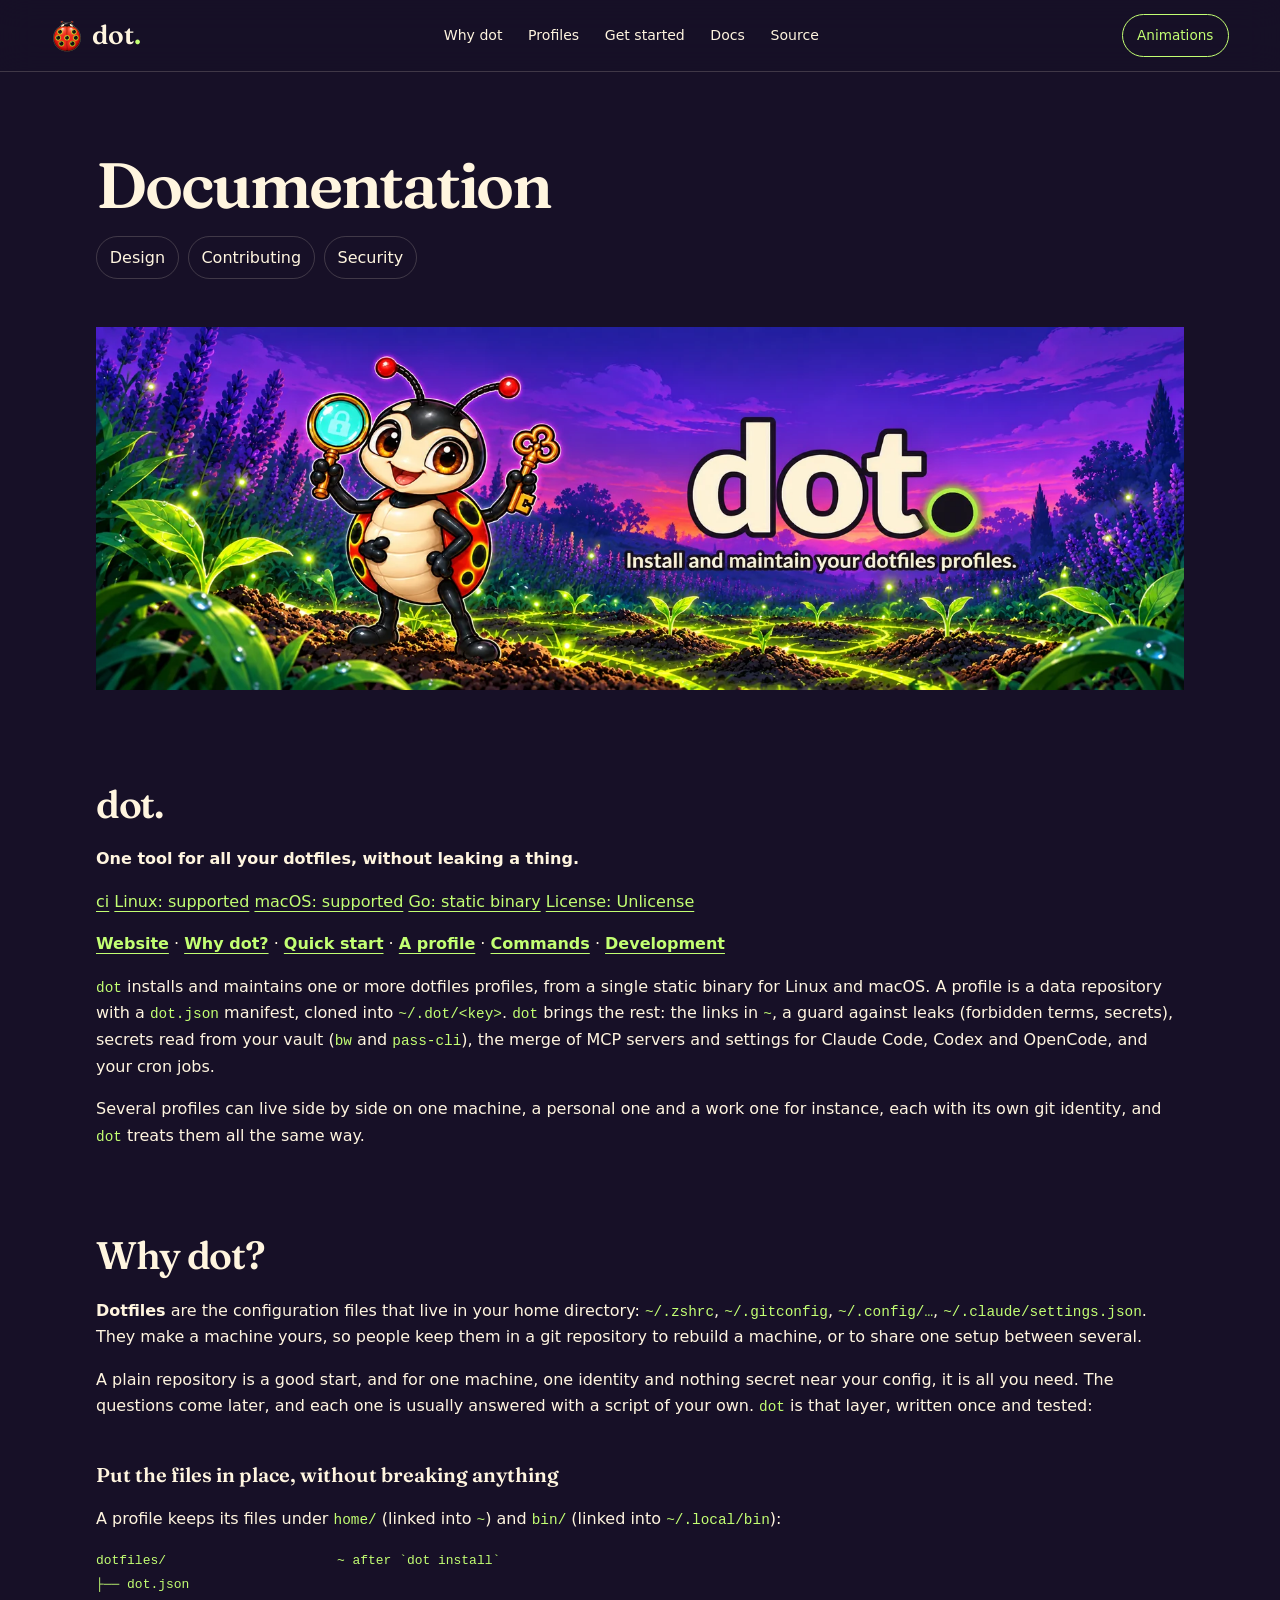
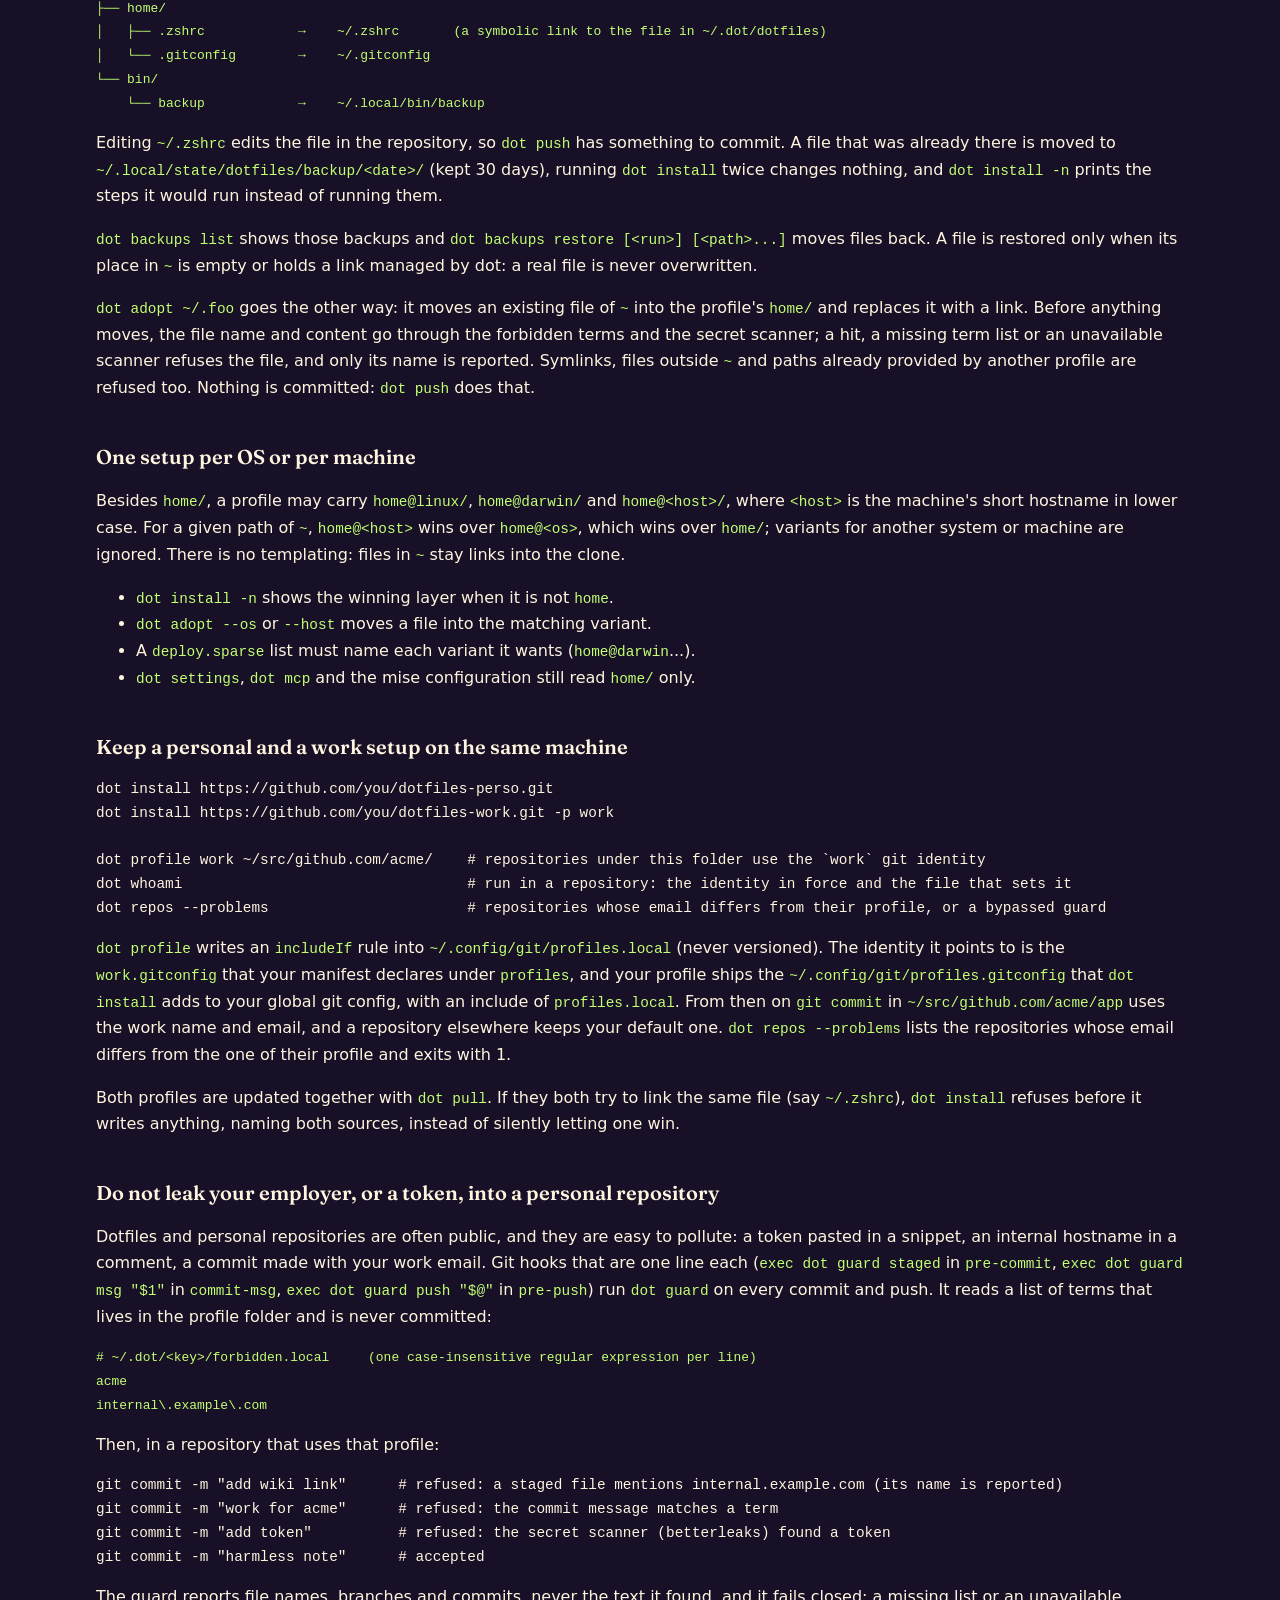
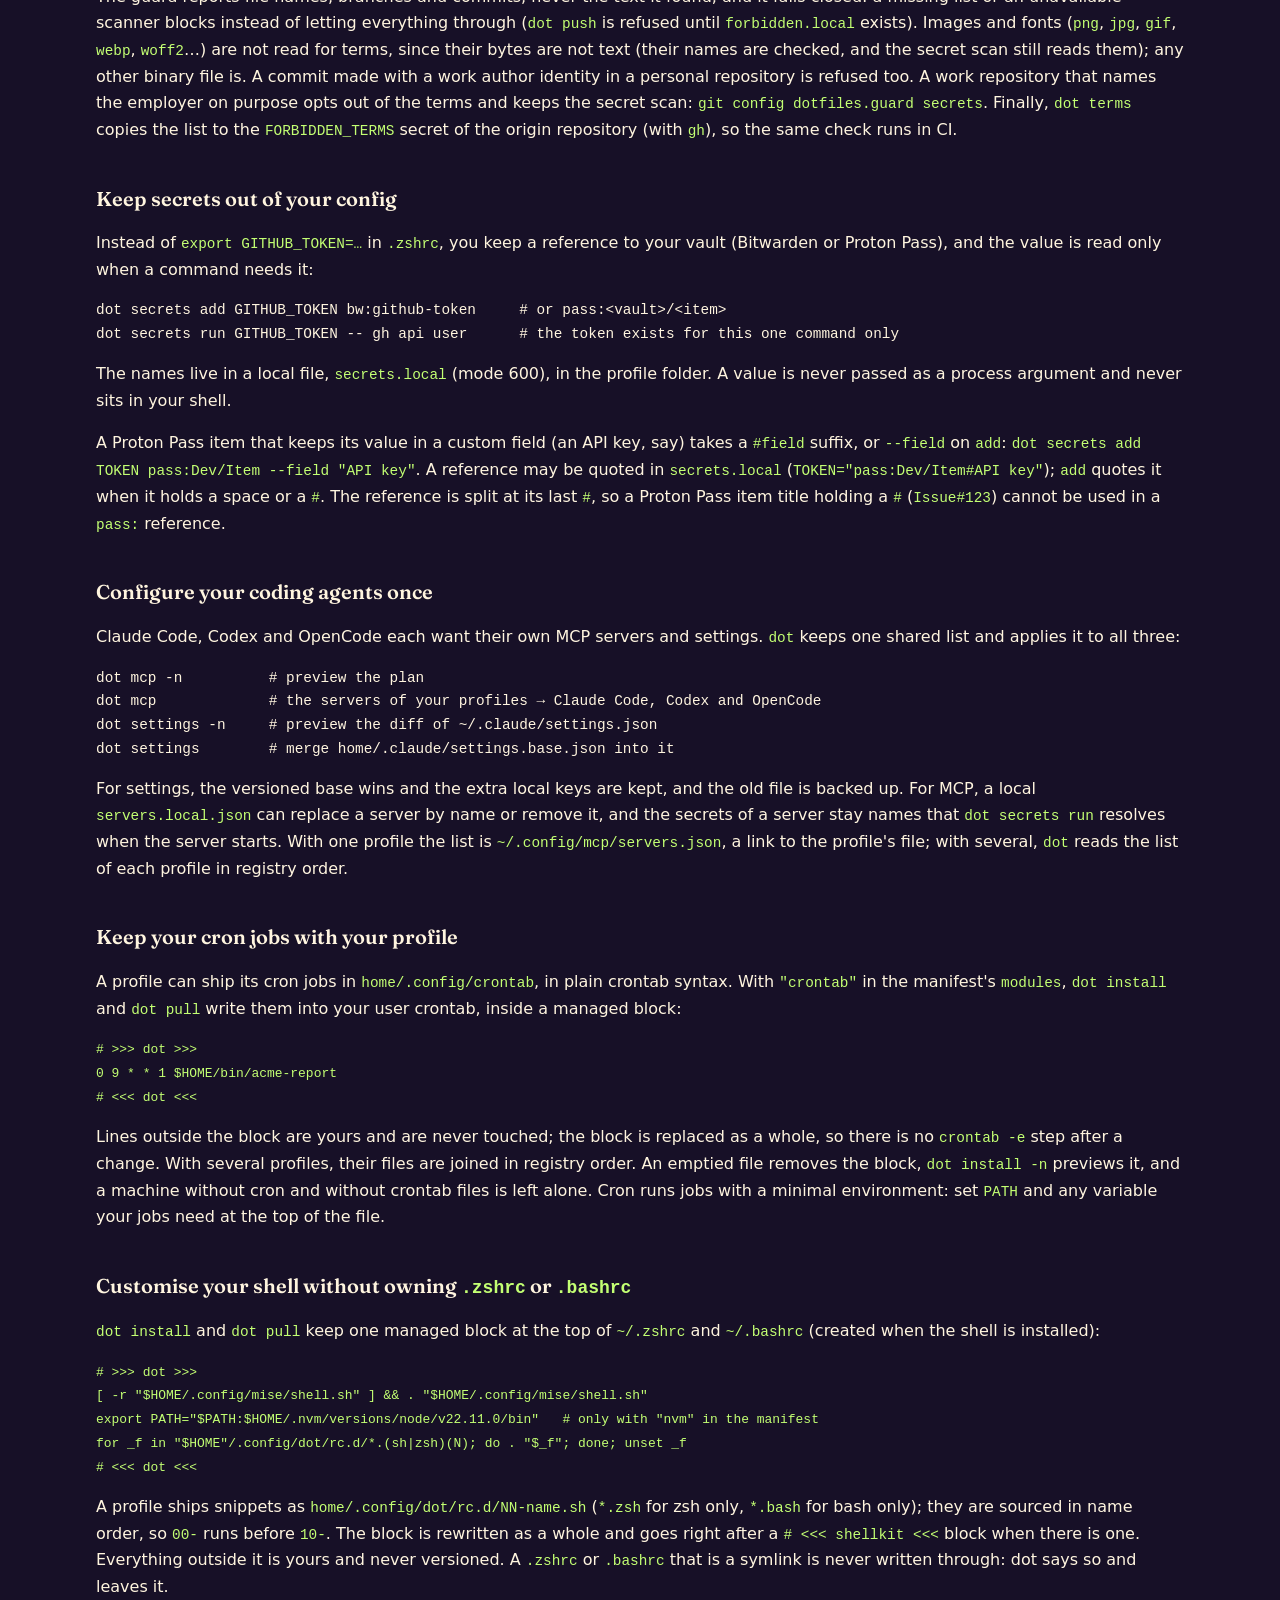
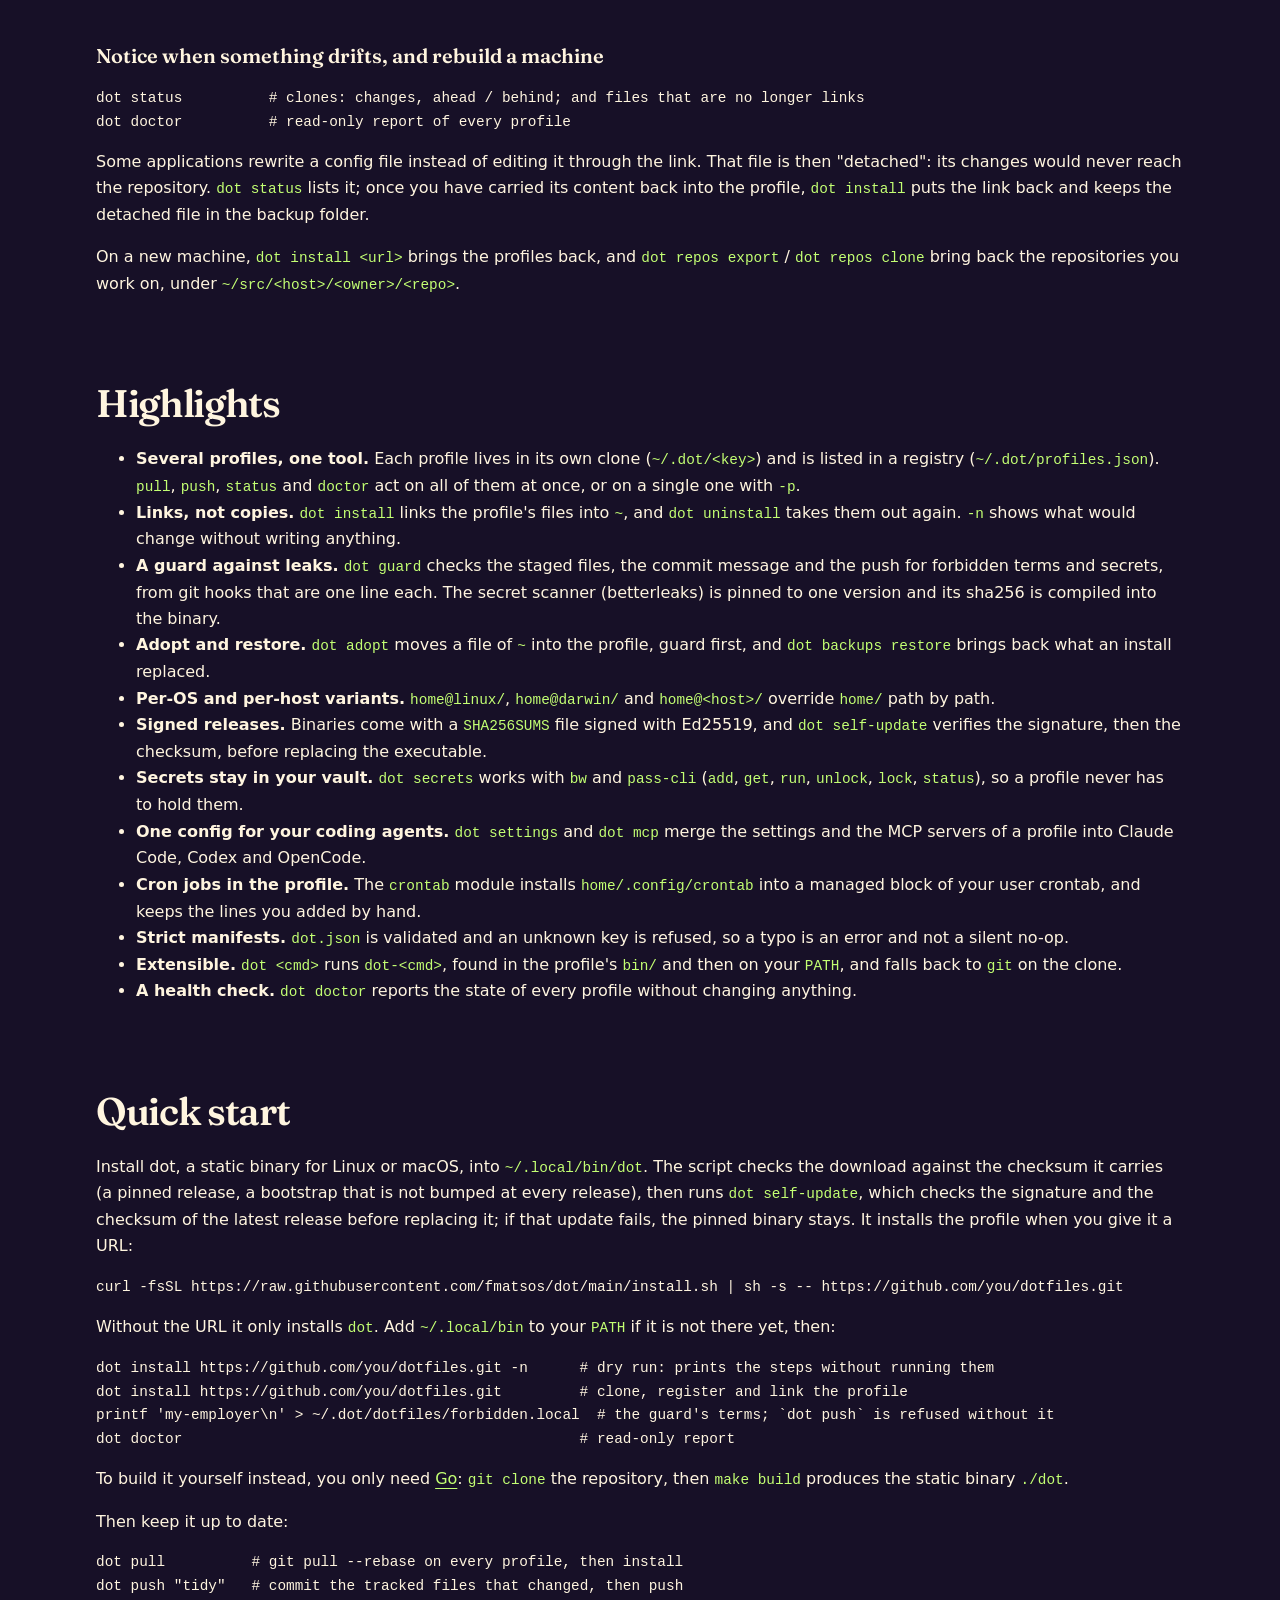
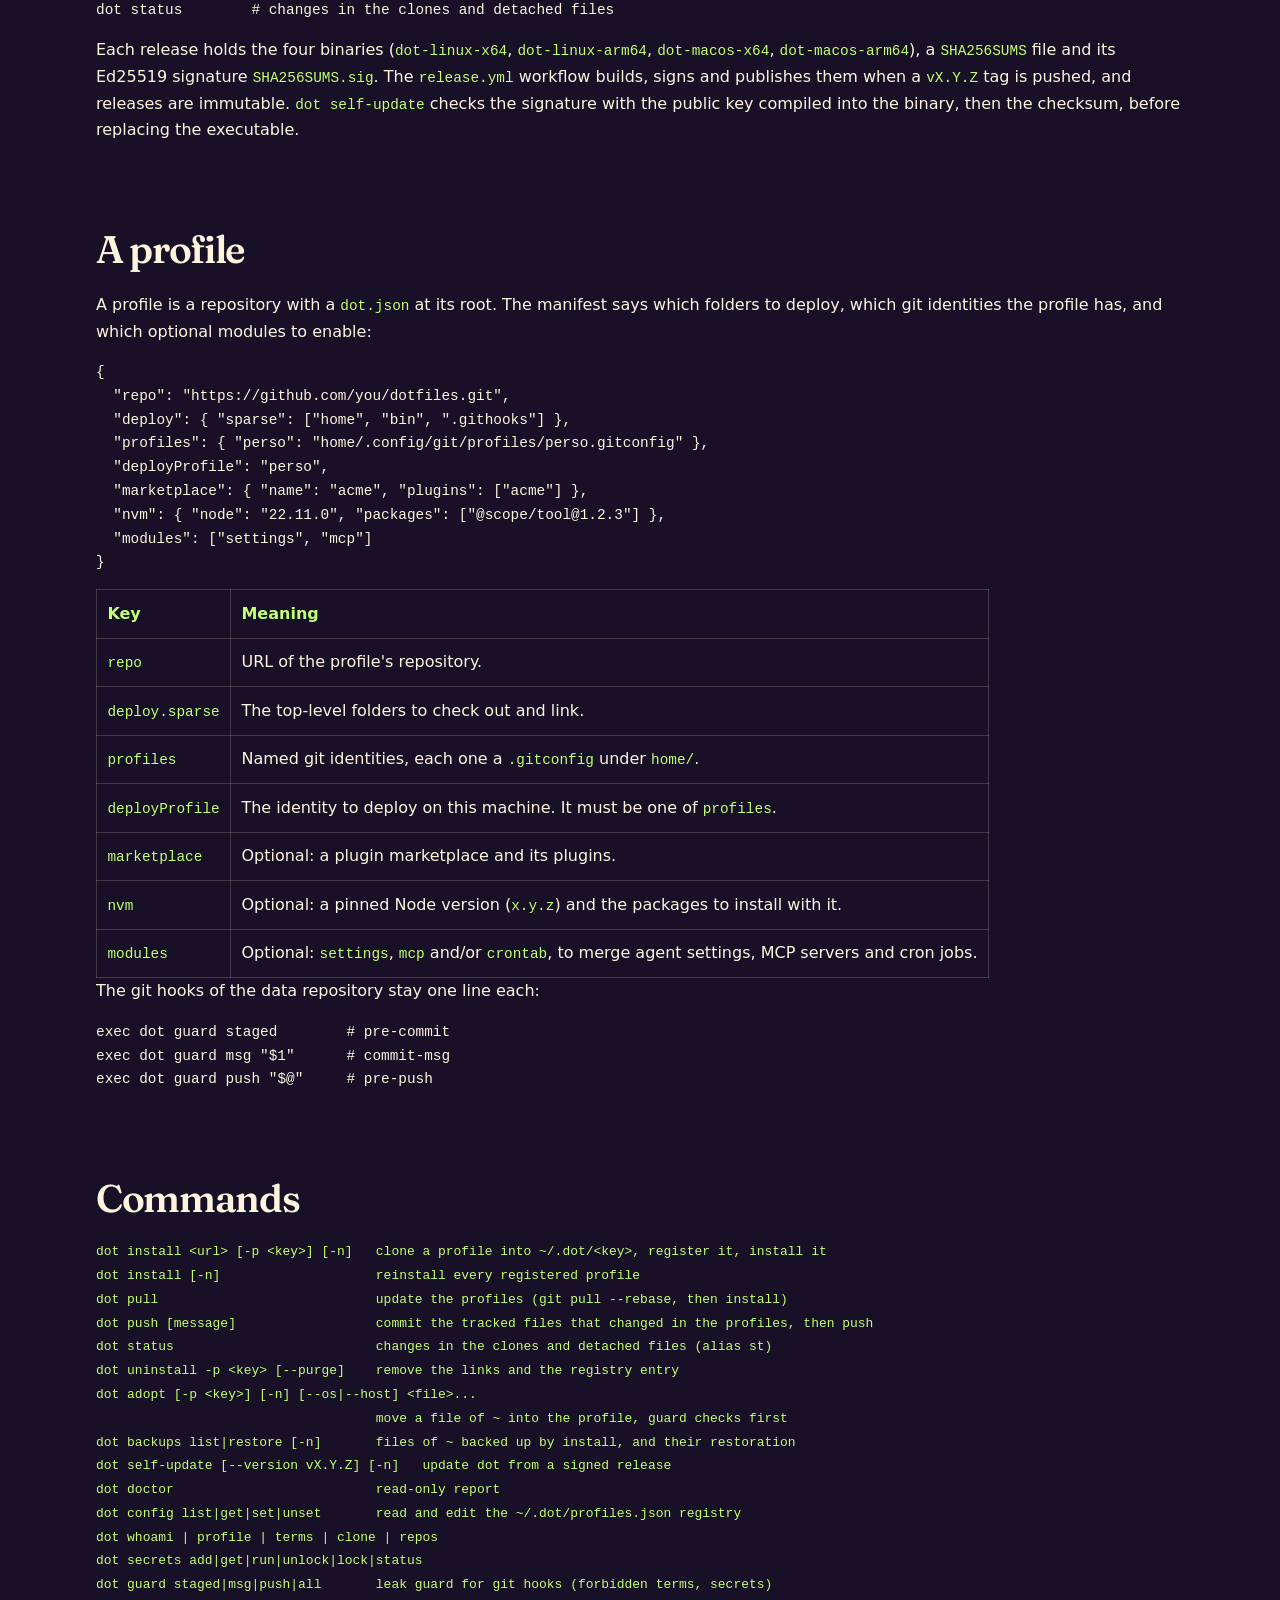
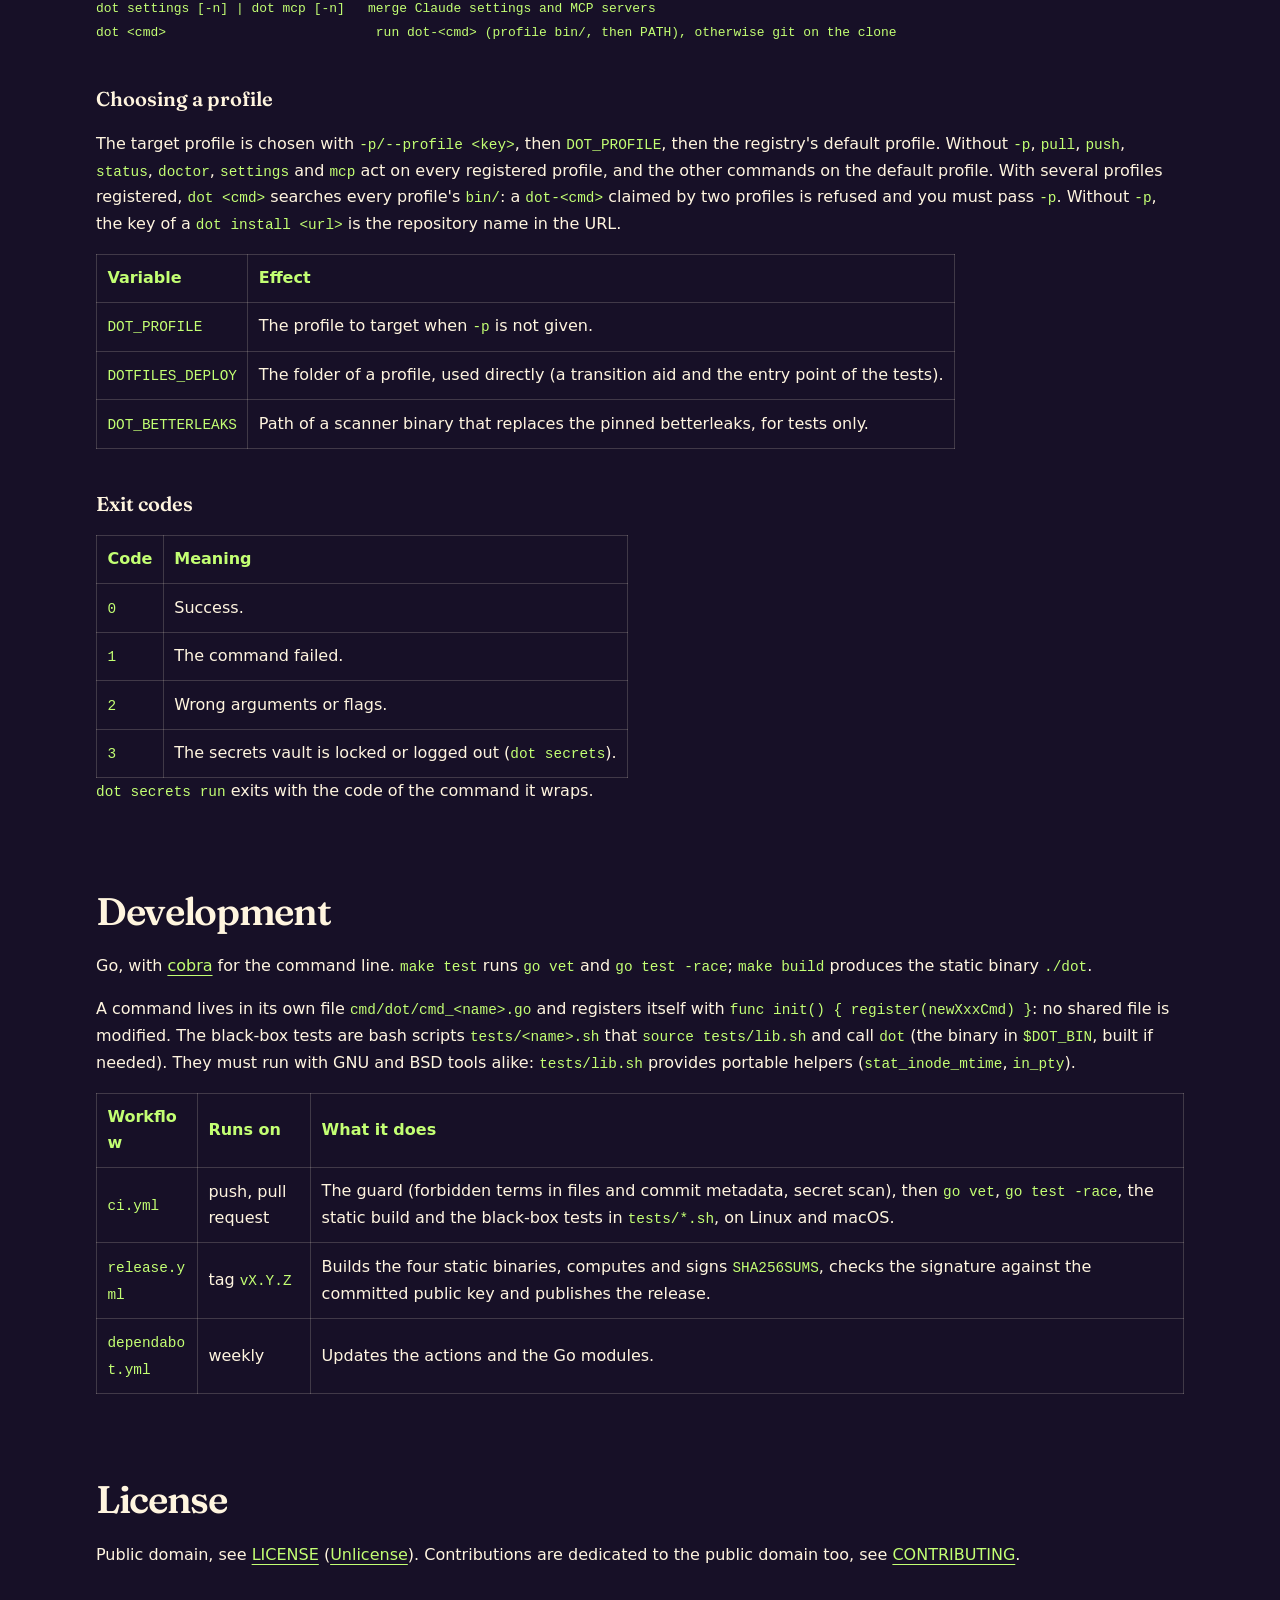
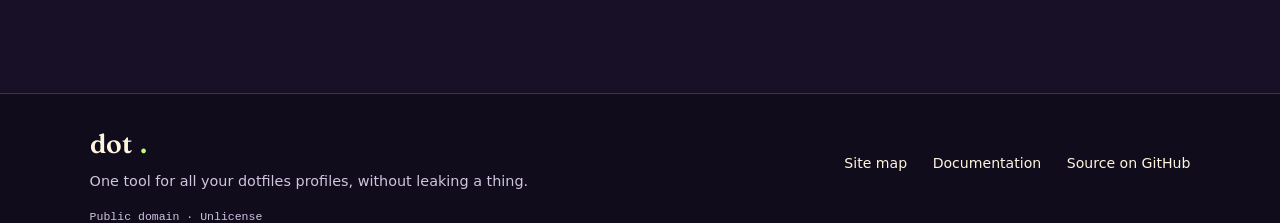
==== docs/index.html @ 2004749c "docs: rebuild from main@c21edf8" ====
<!doctype html>
<html lang="en" class="doc" data-motion="off">
<head>
<meta charset="utf-8">
<meta name="viewport" content="width=device-width, initial-scale=1">
<title>Documentation · dot</title>
<meta name="description" content="dot installs and maintains one or more dotfiles profiles, from a single static binary for Linux and macOS. A profile is a data repository with a dot.json…">
<link rel="canonical" href="https://fmatsos.github.io/dot/docs/">
<meta property="og:type" content="website">
<meta property="og:site_name" content="dot">
<meta property="og:title" content="Documentation · dot">
<meta property="og:description" content="dot installs and maintains one or more dotfiles profiles, from a single static binary for Linux and macOS. A profile is a data repository with a dot.json…">
<meta property="og:url" content="https://fmatsos.github.io/dot/docs/">
<meta property="og:image" content="https://fmatsos.github.io/dot/assets/og.jpg">
<meta property="og:image:width" content="1200">
<meta property="og:image:height" content="630">
<meta property="og:image:alt" content="dot&#x27;s four-armed ladybug mascot in a twilight garden">
<meta name="twitter:card" content="summary_large_image">
<meta name="theme-color" content="#171027">
<link rel="icon" href="../assets/favicon-64.png" type="image/png" sizes="64x64">
<link rel="apple-touch-icon" href="../assets/apple-touch-icon.png">
<link rel="preload" href="../assets/fonts/fraunces-600.woff2" as="font" type="font/woff2" crossorigin>

<style>
/* Generic mechanics, no design: inlined first by build.py; the site's own CSS comes after
   and sets the look. Needs from the site: --focus-in / --focus-out (two contrasting colors
   for the focus ring, visible on every background), @font-face with font-display: optional
   (a late web font must not reflow the page: CLS). */
*, *::before, *::after { box-sizing: border-box; }
html { scroll-behavior: smooth; scroll-padding-top: var(--hh, 0px); }
html[data-motion="off"], html.dragging { scroll-behavior: auto; }
body { margin: 0; overflow-x: hidden; }
img { max-width: 100%; height: auto; }
pre { white-space: pre-wrap; overflow-wrap: anywhere; }         /* reflow at 320 px (RGAA 10.11) */
.table { overflow-x: auto; }                                     /* a wide table scrolls, as a focusable region */
.sr-only { position: absolute; width: 1px; height: 1px; margin: -1px; padding: 0; overflow: hidden; clip-path: inset(50%); white-space: nowrap; border: 0; }
.skip { position: absolute; left: 16px; top: -100px; z-index: 100; }
.skip:focus { top: 12px; }
:focus-visible { outline: 3px solid var(--focus-in, #000); outline-offset: 3px; box-shadow: 0 0 0 3px var(--focus-out, #fff); }
main:focus { outline: none; box-shadow: none; }
[hidden] { display: none !important; }
:where(nav, ul, ol) a, :where(button) { display: inline-block; min-height: 24px; min-width: 24px; }   /* target size (WCAG 2.5.8); zero specificity: the design overrides */

/* motion: every loop and every "not shown yet" state lives under [data-motion="on"] (and .ready) */
.sprite { overflow: hidden; display: none; pointer-events: none; }
.sprite img { width: calc(var(--frames, 6) * 100%); max-width: none; height: 100%; display: block; }
[data-motion="on"] .sprite { display: block; }
[data-motion="on"] .sprite img { animation: sprite-frames var(--speed, 1.2s) steps(var(--frames, 6)) infinite; }
@keyframes sprite-frames { to { transform: translateX(-100%); } }
[data-hop] { position: absolute; left: 0; top: 0; z-index: 2; }

/* entrances: .enter elements of a [data-part] play in when it becomes .active; --d staggers them */
[data-motion="on"].ready [data-part] .enter { transition: opacity .6s, transform .7s cubic-bezier(.3, 1.4, .5, 1); transition-delay: calc(var(--d, 0) * 100ms); }
[data-motion="on"].ready [data-part]:not(.active) .enter { opacity: 0; transform: var(--enter-from, translateY(32px)); transition-delay: 0s; }

/* parts that each fill the screen: opt in with html[data-snap]; mandatory only when all fit */
html[data-snap] { scroll-snap-type: y proximity; }
html[data-snap].snap { scroll-snap-type: y mandatory; }
html[data-snap].dragging { scroll-snap-type: none; }
html[data-snap] [data-part] { scroll-snap-align: start; min-height: calc(100svh - var(--hh, 0px)); }

/* the rail's labels are shown by the site on hover / focus; Escape hides them */
[data-rail].quiet a span { opacity: 0 !important; }
[data-rail-thumb] { touch-action: none; cursor: grab; }
[data-rail-thumb]:active { cursor: grabbing; }

@font-face{font-family:Fraunces;src:url(../assets/fonts/fraunces-600.woff2) format("woff2");font-weight:600;font-display:optional}
:root{--soil:#171027;--soil-2:#211637;--soil-3:#2d2045;--cream:#fff5df;--muted:#d0c4df;--lime:#c3ff73;--lime-deep:#a2dc53;--red:#ff8377;--line:rgba(255,245,223,.18);--focus-in:#c3ff73;--focus-out:#171027;--serif:Fraunces,Georgia,serif;--mono:"SFMono-Regular",ui-monospace,Consolas,monospace;color-scheme:dark}
html{background:var(--soil);color:var(--cream);font-family:system-ui,-apple-system,"Segoe UI",sans-serif;line-height:1.65;scroll-padding-top:5rem}
body{position:relative;background:var(--soil);color:var(--cream);font-size:1rem;overflow-wrap:anywhere}
a{color:inherit;text-underline-offset:.22em;text-decoration-thickness:.08em}
a:hover{color:var(--lime)}
button{font:inherit;color:inherit}
code,pre{font-family:var(--mono);font-size:.9em}
code{color:var(--lime)}
h1,h2,h3,p{margin-top:0}
h1,h2,h3{line-height:1.12}
h1,h2{font-family:var(--serif);font-weight:600;letter-spacing:-.035em}
h1{font-size:clamp(3.2rem,8vw,7.8rem);margin-bottom:1rem}
h2{font-size:clamp(2.65rem,5.5vw,5.4rem);max-width:14ch;margin-bottom:1.3rem}
h2 em{color:var(--lime);font-style:normal}
h3{font-size:1.25rem}
.site-header{position:sticky;top:0;z-index:30;display:flex;align-items:center;justify-content:space-between;gap:1.25rem;min-height:4.5rem;padding:.65rem clamp(1rem,4vw,4rem);background:rgba(23,16,39,.94);border-bottom:1px solid var(--line);backdrop-filter:blur(16px)}
.brand,.footer-brand{display:inline-flex;align-items:center;gap:.55rem;font-family:var(--serif);font-size:1.65rem;font-weight:600;text-decoration:none;line-height:1}
.brand img{border-radius:50%}.brand-period{color:var(--lime)}
.site-header nav ul,.site-footer nav ul{display:flex;align-items:center;gap:clamp(.65rem,2vw,1.6rem);padding:0;margin:0;list-style:none}
.site-header nav a,.site-footer nav a{font-size:.88rem;text-decoration:none}
.motion-toggle,.copy-button{border:1px solid var(--line);border-radius:999px;background:transparent;padding:.55rem .9rem;cursor:pointer;font-size:.85rem}
.motion-toggle[aria-pressed="true"]{border-color:var(--lime);color:var(--lime)}
.part{position:relative;min-height:78svh;display:grid;align-items:center;padding:clamp(4.5rem,9vw,8.5rem) clamp(1.25rem,7vw,7rem);border-bottom:1px solid var(--line);isolation:isolate;overflow:hidden}
.section-wrap{position:relative;z-index:1;width:min(100%,76rem);margin-inline:auto}
.section-heading{max-width:52rem;margin:0 auto 3rem;text-align:center}
.section-heading h2{margin-inline:auto}
.section-heading>p:last-child,.section-copy>p,.hero-copy{max-width:44rem;color:var(--muted);font-size:clamp(1rem,1.4vw,1.17rem)}
.section-heading>p:last-child{margin-inline:auto}
.eyebrow{margin-bottom:1rem;color:var(--lime);font-family:var(--mono);font-size:.78rem;font-weight:500;letter-spacing:.12em;text-transform:uppercase}
.text-link{display:inline-flex;gap:.5rem;align-items:center;margin-top:.7rem;color:var(--lime);font-weight:650;text-decoration:none}
.text-link span,.button span{font-size:1.2em}
.button{display:inline-flex;align-items:center;justify-content:center;gap:.75rem;min-height:3.25rem;padding:.75rem 1.15rem;border:1px solid transparent;border-radius:999px;text-decoration:none;font-weight:700}
.button-lime{background:var(--lime);color:var(--soil)}
.button-lime:hover{background:#d5ffa0;color:var(--soil)}
.hero{min-height:min(860px,calc(100svh - 4.5rem));padding:clamp(4rem,9vw,8rem) clamp(1.25rem,9vw,9rem);overflow:hidden}
.hero-picture,.hero-shade{position:absolute;inset:0;z-index:-2}
.hero-picture img{width:100%;height:100%;object-fit:cover;object-position:center 57%}
.hero-shade{z-index:-1;background:linear-gradient(90deg,rgba(19,12,36,.95),rgba(21,13,39,.76) 45%,rgba(20,12,38,.17)),linear-gradient(0deg,rgba(19,12,36,.6),transparent 45%)}
.hero-inner{position:relative;width:min(100%,75rem);margin:0 auto}
.global-hopper{position:absolute;width:86px;height:86px;z-index:40}
.hero h1{max-width:9ch}.hero h1 span{color:var(--lime)}
.hero-copy{max-width:34rem;margin-bottom:2rem;font-size:clamp(1.1rem,2vw,1.4rem)}
.hero-actions{display:flex;flex-wrap:wrap;align-items:center;gap:1.25rem}
.hero-mascot{position:absolute;right:7%;bottom:-5rem;width:clamp(110px,18vw,220px)!important;height:clamp(110px,18vw,220px)!important;filter:drop-shadow(0 12px 30px rgba(5,3,15,.55))}
.hero-note{font-weight:500;margin:2.5rem 0 0;color:var(--muted);font-family:var(--mono);font-size:.76rem}
.scroll-cue{position:absolute;right:clamp(1.25rem,5vw,4rem);bottom:1.4rem;display:flex;gap:.7rem;align-items:center;color:var(--cream);font-size:.8rem;text-decoration:none}
.scroll-cue span{color:var(--lime);font-size:1.5rem}
.why,.agents{background:radial-gradient(ellipse at 84% 20%,rgba(117,72,151,.19),transparent 46%),var(--soil)}
.why-layout,.guard-layout,.secret-layout,.agents-layout,.quick-layout,.dev-layout{display:grid;grid-template-columns:minmax(0,1fr) minmax(0,.9fr);align-items:center;gap:clamp(2rem,7vw,7rem)}
.plot-card,.file-node,.patch,.agent-plan,.license-card{border:1px solid var(--line);border-radius:1.35rem;background:linear-gradient(145deg,rgba(255,255,255,.065),rgba(255,255,255,.018));box-shadow:0 22px 64px rgba(6,3,16,.18)}
.plot-card{padding:clamp(1.5rem,4vw,3rem)}
.plot-label,.node-index,.patch-tag{font-weight:500;color:var(--lime);font-family:var(--mono);font-size:.76rem;text-transform:uppercase;letter-spacing:.09em}
.plot-row{display:grid;grid-template-columns:minmax(0,1fr) minmax(2.5rem,.4fr) minmax(0,.65fr);align-items:center;gap:.65rem;padding:1.1rem 0;border-bottom:1px solid var(--line)}
.plot-row code{font-size:clamp(.7rem,1vw,.88rem);overflow-wrap:anywhere}
.glow-line{height:2px;background:linear-gradient(90deg,var(--lime),rgba(195,255,115,.12));box-shadow:0 0 12px var(--lime)}
.plot-foot,.section-foot{margin:1.4rem 0 0;color:var(--muted);font-size:.92rem}
.files{background:radial-gradient(ellipse at 50% 100%,rgba(75,119,54,.15),transparent 45%),#1c1530}
.file-garden{position:relative;display:grid;grid-template-columns:repeat(3,minmax(0,1fr));gap:1rem}
.file-node{position:relative;z-index:1;min-width:0;padding:1.5rem}
.file-node h3{margin:.55rem 0 1rem}.file-node pre{padding:.9rem;border-radius:.7rem;background:rgba(8,6,17,.56);color:var(--cream);font-size:.8rem;line-height:1.8}
.file-node pre code{color:var(--cream)}.file-note p{color:var(--muted);font-size:.93rem}
.file-linker{position:absolute;z-index:2;left:0;top:0}
.files .section-foot{text-align:center}
.guard{background:radial-gradient(ellipse at 19% 50%,rgba(195,255,115,.08),transparent 32%),var(--soil-2)}
.guard-art{position:relative;display:grid;place-items:center;min-height:22rem}
.guard-mascot{position:relative;z-index:2;width:clamp(170px,26vw,270px)!important;height:clamp(170px,26vw,270px)!important}
.lock-orbit{position:absolute;width:min(78%,20rem);aspect-ratio:1;border:1px solid rgba(195,255,115,.3);border-radius:50%;box-shadow:0 0 50px rgba(195,255,115,.09),inset 0 0 50px rgba(195,255,115,.05)}
.orbit{position:absolute;inset:12%;border:1px dashed rgba(255,245,223,.2);border-radius:50%}.orbit-two{inset:25%;border-style:solid;border-color:rgba(255,131,119,.23)}.orbit-dot{position:absolute;top:15%;right:17%;width:.65rem;height:.65rem;border-radius:50%;background:var(--lime);box-shadow:0 0 16px var(--lime)}
.callout{padding:1rem 1.2rem;border-left:2px solid var(--lime);background:rgba(195,255,115,.06);color:var(--cream)!important}
.secrets{background:radial-gradient(ellipse at 80% 25%,rgba(255,131,119,.09),transparent 35%),#1c142e}
.secret-console,.quick-terminal{min-width:0;border:1px solid rgba(195,255,115,.28);border-radius:1.1rem;background:#100c1c;box-shadow:0 24px 64px rgba(0,0,0,.28);overflow:hidden}
html[data-motion="on"] .secret-console.copied,html[data-motion="on"] .quick-terminal.copied{border-color:var(--lime);box-shadow:0 0 2rem rgba(195,255,115,.18)}
.console-top,.terminal-top{font-weight:500;display:flex;justify-content:space-between;align-items:center;gap:1rem;padding:.85rem 1.1rem;border-bottom:1px solid var(--line);color:var(--muted);font-family:var(--mono);font-size:.72rem}
.console-top>span:first-child{display:flex;gap:.35rem}.console-top i{width:.55rem;height:.55rem;border-radius:50%;background:var(--red)}.console-top i:nth-child(2){background:var(--lime)}.console-top i:nth-child(3){background:#b59bff}
.secret-console pre,.quick-terminal pre{margin:0;padding:1.4rem;white-space:pre-wrap;overflow-wrap:anywhere;color:var(--cream);line-height:2}
.secret-console pre code,.quick-terminal pre code{color:var(--lime);font-size:.82rem}
.copy-button{margin:0 1.2rem 1.2rem;border-color:rgba(195,255,115,.45);color:var(--lime)}.copy-button:hover{background:rgba(195,255,115,.1)}
.secret-mascot{justify-self:end;grid-column:2;width:120px!important;height:120px!important;margin-top:-1rem}
.profiles{background:radial-gradient(ellipse at 50% 0,rgba(112,72,137,.2),transparent 42%),var(--soil)}
.profile-patches{display:grid;grid-template-columns:minmax(0,1fr) 5rem minmax(0,1fr);align-items:center;gap:1.2rem}
.patch{min-width:0;padding:clamp(1.35rem,3vw,2.3rem);border-color:rgba(195,255,115,.24)}.patch-work{border-color:rgba(255,131,119,.3);background:linear-gradient(145deg,rgba(255,131,119,.07),rgba(255,255,255,.015))}
.patch h3{font-family:var(--serif);font-size:2rem}.patch>code{display:block;padding:.7rem;border-radius:.55rem;background:rgba(8,6,17,.45);font-size:.77rem;overflow-wrap:anywhere}.patch>p:last-child{margin:.9rem 0 0;color:var(--muted)}
.patch-work .patch-tag{color:var(--red)}.patch-path{text-align:center;color:var(--lime);font-family:var(--mono);overflow:hidden}
.profiles .section-foot{text-align:center}
.agent-plan{display:grid;grid-template-columns:minmax(0,1fr) 4rem minmax(8rem,.8fr);align-items:center;gap:.8rem;padding:1.5rem}
.agent-source{display:grid;gap:.65rem}.agent-source span{color:var(--lime);font-family:var(--mono);font-size:.74rem;text-transform:uppercase}.agent-source code{padding:.55rem;border-radius:.5rem;background:rgba(8,6,17,.5);font-size:.72rem;overflow-wrap:anywhere}
.agent-branch{height:1px;background:linear-gradient(90deg,var(--lime),rgba(195,255,115,.12));box-shadow:0 0 12px var(--lime)}.agent-targets{display:grid;gap:.65rem;padding:0;margin:0;list-style:none}.agent-targets li{padding:.55rem .65rem;border:1px solid var(--line);border-radius:.55rem;font-size:.8rem}
.quick-start{background:radial-gradient(ellipse at 72% 50%,rgba(195,255,115,.1),transparent 40%),#201632}
.quick-terminal pre{padding-bottom:1rem}.quick-launch{justify-self:start;margin-top:-2rem}
.commands{background:#1a132b}.command-grid{display:grid;grid-template-columns:repeat(3,minmax(0,1fr));gap:.85rem;margin-bottom:1.7rem}.command-grid article{padding:1.2rem;border:1px solid var(--line);border-radius:.9rem;background:rgba(255,255,255,.025)}.command-grid article>code{font-size:.82rem}.command-grid p{margin:.55rem 0 0;color:var(--muted);font-size:.88rem}
.development{background:radial-gradient(ellipse at 79% 65%,rgba(195,255,115,.09),transparent 34%),var(--soil-2)}
.dev-links{display:flex;flex-wrap:wrap;gap:.7rem 1.5rem;margin-top:1rem}.license-card{padding:2rem;text-align:center}.license-mark{display:grid;place-items:center;width:4rem;height:4rem;margin:0 auto 1.2rem;border:1px solid rgba(195,255,115,.45);border-radius:50%;color:var(--lime);font-size:2rem}.license-card p{margin-bottom:.25rem;color:var(--muted);font-family:var(--mono);font-size:.78rem;text-transform:uppercase}.license-card h3{font-family:var(--serif);font-size:2rem}.license-card a{color:var(--lime);font-size:.9rem}
.site-footer{display:grid;grid-template-columns:1fr auto;align-items:center;gap:.8rem 2rem;padding:2.3rem clamp(1.25rem,7vw,7rem);background:#100c1c;border-top:1px solid var(--line)}
.site-footer p{margin:0;color:var(--muted);font-size:.9rem}.site-footer nav{grid-column:2;grid-row:1 / span 2}.site-footer nav ul{flex-wrap:wrap;justify-content:flex-end}.site-footer small{color:var(--muted);font-family:var(--mono);font-size:.72rem}
html[data-motion="on"] .glow-line{animation:line-breathe 3.8s ease-in-out infinite alternate}
@keyframes line-breathe{to{opacity:.58;filter:brightness(.72)}}
.prose{max-width:72rem;margin:3rem auto;color:var(--cream)}.prose h2,.prose h3,.prose h4{margin-top:2.2em}.prose h2{font-size:clamp(1.8rem,3vw,2.7rem)}.prose h3{font-family:var(--serif)}.prose a{color:var(--lime)}.prose img{height:auto}.prose pre,.prose code{overflow-wrap:anywhere}.prose table{border-collapse:collapse}.prose th,.prose td{padding:.65rem;border:1px solid var(--line);text-align:left}.prose th{color:var(--lime)}.prose blockquote{border-left:2px solid var(--lime);padding-left:1rem;color:var(--muted)}
.doc main,.doc #main{max-width:76rem;margin-inline:auto;padding:clamp(2rem,6vw,5rem) clamp(1.25rem,5vw,4rem)}
.home #main{position:relative}
.doc #main>h1{font-size:clamp(2.5rem,5vw,4.5rem)}.doc #main>nav{margin:1rem 0 2rem}.doc #main>nav ul{display:flex;flex-wrap:wrap;gap:.55rem;padding:0;list-style:none}.doc #main>nav a,.pager a{display:block;padding:.45rem .8rem;border:1px solid var(--line);border-radius:999px;text-decoration:none}.pager{display:flex;justify-content:space-between;gap:1rem;margin-top:3rem}.pager a{max-width:48%;color:var(--lime)}.pager small{display:block;color:var(--muted)}
.sitemap #main{max-width:70rem;margin-inline:auto;padding:4rem 1.5rem}.sitemap #main li{margin:.5rem 0}.sitemap #main a{color:var(--lime)}
@media(max-width:800px){.site-header{flex-wrap:wrap}.site-header nav{order:3;width:100%;overflow:visible}.site-header nav ul{justify-content:flex-start;flex-wrap:wrap;min-width:0}.site-header nav li{flex:0 0 auto}.motion-toggle{margin-left:auto}.why-layout,.guard-layout,.secret-layout,.agents-layout,.quick-layout,.dev-layout{grid-template-columns:1fr;gap:2.5rem}.hero{min-height:calc(100svh - 7.6rem);align-items:center}.hero-mascot{right:0;bottom:-8rem;opacity:.76}.file-garden{grid-template-columns:1fr}.file-linker{display:none}.profile-patches{grid-template-columns:1fr;gap:1rem}.patch-path{display:none}.patch-work{margin-top:.5rem}.agent-plan{grid-template-columns:minmax(0,1fr) 2rem minmax(7rem,.7fr)}.command-grid{grid-template-columns:repeat(2,minmax(0,1fr))}.secret-mascot{grid-column:auto}.quick-launch{margin-top:0}.site-footer{grid-template-columns:1fr}.site-footer nav{grid-column:1;grid-row:auto}.site-footer nav ul{justify-content:flex-start}}
@media(max-width:480px){.hero{padding-inline:1.25rem}.hero h1{font-size:clamp(3rem,15vw,4.4rem)}.hero-shade{background:linear-gradient(90deg,rgba(19,12,36,.94),rgba(21,13,39,.7) 70%,rgba(20,12,38,.4)),linear-gradient(0deg,rgba(19,12,36,.68),transparent 55%)}.hero-actions{align-items:flex-start;flex-direction:column;gap:.75rem}.plot-row{grid-template-columns:1fr;gap:.45rem}.glow-line{width:55%;margin:.35rem 0}.command-grid{grid-template-columns:1fr}.agent-plan{grid-template-columns:1fr}.agent-branch{width:1px;height:2rem;margin-inline:auto}.agent-targets{grid-template-columns:1fr}.part{padding-inline:1.15rem}.section-heading{text-align:left}.section-heading h2,.section-heading>p:last-child{margin-left:0}.secret-console pre,.quick-terminal pre{padding:1rem}.site-footer nav ul{gap:.4rem 1rem}}
@media(prefers-reduced-motion:reduce){html{scroll-behavior:auto}}

</style>
<script>
try { var m = localStorage.getItem("site-motion"); } catch (e) {}
document.documentElement.dataset.motion = m || (matchMedia("(prefers-reduced-motion: reduce)").matches ? "off" : "on");
</script>
</head>
<body>
<a class="skip" href="#main">Skip to content</a>
<header class="site-header" data-header>
  <a class="brand" href="../index.html" aria-label="dot home"><img src="../assets/favicon-64.png" alt="" width="32" height="32"><span>dot<span class="brand-period">.</span></span></a>
  <nav aria-label="Main navigation">
    <ul>
      <li><a href="../index.html#why">Why dot</a></li>
      <li><a href="../index.html#profiles">Profiles</a></li>
      <li><a href="../index.html#quick-start">Get started</a></li>
      <li><a aria-current="page" href="../docs/">Docs</a></li>
      <li><a href="https://github.com/fmatsos/dot">Source</a></li>
    </ul>
  </nav>
  <button class="motion-toggle" type="button" data-motion-toggle aria-pressed="true" hidden>Animations</button>
</header>
<main id="main" tabindex="-1">
<h1>Documentation</h1>
<nav aria-label="Documentation pages"><ul>
<li><a href="DESIGN.html">Design</a></li>
<li><a href="CONTRIBUTING.html">Contributing</a></li>
<li><a href="SECURITY.html">Security</a></li>
</ul></nav>
<div class="prose">
<p class="center">
  <img width="1600" height="533" loading="lazy" decoding="async" src="assets/banner.webp" alt="dot: a ladybug with four arms holding a magnifying glass with a padlock and a golden key, standing among young shoots in a twilight garden where glowing green lines link the shoots. Install and maintain your dotfiles profiles.">
</p>
<h2 id="dot">dot.</h2>
<p class="center">
  <strong>One tool for all your dotfiles, without leaking a thing.</strong>
</p>
<p class="center">
  <a href="https://github.com/fmatsos/dot/actions/workflows/ci.yml">ci</a>
  <a target="_blank" rel="noopener noreferrer nofollow" href="https://camo.githubusercontent.com/0e1c78e3166e3f146a0090a01956f390abf91e852edf9679fa17df45ecadb800/68747470733a2f2f696d672e736869656c64732e696f2f62616467652f4c696e75782d737570706f727465642d737563636573733f6c6f676f3d6c696e7578266c6f676f436f6c6f723d7768697465">Linux: supported</a>
  <a target="_blank" rel="noopener noreferrer nofollow" href="https://camo.githubusercontent.com/3993a23eb2eba46860b344cb43171b0100ae3e471779601991b3327656277c8b/68747470733a2f2f696d672e736869656c64732e696f2f62616467652f6d61634f532d737570706f727465642d737563636573733f6c6f676f3d6170706c65266c6f676f436f6c6f723d7768697465">macOS: supported</a>
  <a target="_blank" rel="noopener noreferrer nofollow" href="https://camo.githubusercontent.com/29850ca7250f567bd2487b21a169e8324f633ec706c7bbd0c15fa362b5507fc9/68747470733a2f2f696d672e736869656c64732e696f2f62616467652f476f2d73746174696325323062696e6172792d3030414444383f6c6f676f3d676f266c6f676f436f6c6f723d7768697465">Go: static binary</a>
  <a href="https://github.com/fmatsos/dot/blob/main/LICENSE">License: Unlicense</a>
</p>
<p class="center">
  <a href="https://fmatsos.github.io/dot/" rel="nofollow"><b>Website</b></a> ·
  <a href="#why-dot"><b>Why dot?</b></a> ·
  <a href="#quick-start"><b>Quick start</b></a> ·
  <a href="#a-profile"><b>A profile</b></a> ·
  <a href="#commands"><b>Commands</b></a> ·
  <a href="#development"><b>Development</b></a>
</p>
<p><code>dot</code> installs and maintains one or more dotfiles profiles, from a single static binary for Linux
and macOS. A profile is a data repository with a <code>dot.json</code> manifest, cloned into
<code>~/.dot/&lt;key&gt;</code>. <code>dot</code> brings the rest: the links in <code>~</code>, a guard against leaks (forbidden terms,
secrets), secrets read from your vault (<code>bw</code> and <code>pass-cli</code>), the merge of MCP servers and
settings for Claude Code, Codex and OpenCode, and your cron jobs.</p>
<p>Several profiles can live side by side on one machine, a personal one and a work one for
instance, each with its own git identity, and <code>dot</code> treats them all the same way.</p>
<h2 id="why-dot">Why dot?</h2>
<p><strong>Dotfiles</strong> are the configuration files that live in your home directory: <code>~/.zshrc</code>,
<code>~/.gitconfig</code>, <code>~/.config/…</code>, <code>~/.claude/settings.json</code>. They make a machine yours, so people
keep them in a git repository to rebuild a machine, or to share one setup between several.</p>
<p>A plain repository is a good start, and for one machine, one identity and nothing secret near your
config, it is all you need. The questions come later, and each one is usually answered with a
script of your own. <code>dot</code> is that layer, written once and tested:</p>
<h3 id="put-the-files-in-place-without-breaking-anything">Put the files in place, without breaking anything</h3>
<p>A profile keeps its files under <code>home/</code> (linked into <code>~</code>) and <code>bin/</code> (linked into
<code>~/.local/bin</code>):</p>
<pre><code>dotfiles/                      ~ after `dot install`
├── dot.json
├── home/
│   ├── .zshrc            →    ~/.zshrc       (a symbolic link to the file in ~/.dot/dotfiles)
│   └── .gitconfig        →    ~/.gitconfig
└── bin/
    └── backup            →    ~/.local/bin/backup
</code></pre>
<p>Editing <code>~/.zshrc</code> edits the file in the repository, so <code>dot push</code> has something to commit. A file
that was already there is moved to <code>~/.local/state/dotfiles/backup/&lt;date&gt;/</code> (kept 30 days),
running <code>dot install</code> twice changes nothing, and <code>dot install -n</code> prints the steps it would run
instead of running them.</p>
<p><code>dot backups list</code> shows those backups and <code>dot backups restore [&lt;run&gt;] [&lt;path&gt;...]</code> moves files
back. A file is restored only when its place in <code>~</code> is empty or holds a link managed by dot: a real
file is never overwritten.</p>
<p><code>dot adopt ~/.foo</code> goes the other way: it moves an existing file of <code>~</code> into the profile's <code>home/</code>
and replaces it with a link. Before anything moves, the file name and content go through the
forbidden terms and the secret scanner; a hit, a missing term list or an unavailable scanner
refuses the file, and only its name is reported. Symlinks, files outside <code>~</code> and paths already
provided by another profile are refused too. Nothing is committed: <code>dot push</code> does that.</p>
<h3 id="one-setup-per-os-or-per-machine">One setup per OS or per machine</h3>
<p>Besides <code>home/</code>, a profile may carry <code>home@linux/</code>, <code>home@darwin/</code> and <code>home@&lt;host&gt;/</code>, where
<code>&lt;host&gt;</code> is the machine's short hostname in lower case. For a given path of <code>~</code>, <code>home@&lt;host&gt;</code>
wins over <code>home@&lt;os&gt;</code>, which wins over <code>home/</code>; variants for another system or machine are
ignored. There is no templating: files in <code>~</code> stay links into the clone.</p>
<ul>
<li>
<code>dot install -n</code> shows the winning layer when it is not <code>home</code>.</li>
<li>
<code>dot adopt --os</code> or <code>--host</code> moves a file into the matching variant.</li>
<li>A <code>deploy.sparse</code> list must name each variant it wants (<code>home@darwin</code>...).</li>
<li>
<code>dot settings</code>, <code>dot mcp</code> and the mise configuration still read <code>home/</code> only.</li>
</ul>
<h3 id="keep-a-personal-and-a-work-setup-on-the-same-machine">Keep a personal and a work setup on the same machine</h3>
<div class="highlight highlight-source-shell"><pre>dot install https://github.com/you/dotfiles-perso.git
dot install https://github.com/you/dotfiles-work.git -p work

dot profile work <span class="pl-k">~</span>/src/github.com/acme/    <span class="pl-c"><span class="pl-c">#</span> repositories under this folder use the `work` git identity</span>
dot whoami                                 <span class="pl-c"><span class="pl-c">#</span> run in a repository: the identity in force and the file that sets it</span>
dot repos --problems                       <span class="pl-c"><span class="pl-c">#</span> repositories whose email differs from their profile, or a bypassed guard</span></pre></div>
<p><code>dot profile</code> writes an <code>includeIf</code> rule into <code>~/.config/git/profiles.local</code> (never versioned). The
identity it points to is the <code>work.gitconfig</code> that your manifest declares under <code>profiles</code>, and
your profile ships the <code>~/.config/git/profiles.gitconfig</code> that <code>dot install</code> adds to your global
git config, with an include of <code>profiles.local</code>. From then on <code>git commit</code> in <code>~/src/github.com/acme/app</code>
uses the work name and email, and a repository elsewhere keeps your default one. <code>dot repos --problems</code>
lists the repositories whose email differs from the one of their profile and exits with 1.</p>
<p>Both profiles are updated together with <code>dot pull</code>. If they both try to link the same file
(say <code>~/.zshrc</code>), <code>dot install</code> refuses before it writes anything, naming both sources, instead
of silently letting one win.</p>
<h3 id="do-not-leak-your-employer-or-a-token-into-a-personal-repository">Do not leak your employer, or a token, into a personal repository</h3>
<p>Dotfiles and personal repositories are often public, and they are easy to pollute: a token pasted
in a snippet, an internal hostname in a comment, a commit made with your work email. Git hooks
that are one line each (<code>exec dot guard staged</code> in <code>pre-commit</code>, <code>exec dot guard msg "$1"</code> in
<code>commit-msg</code>, <code>exec dot guard push "$@"</code> in <code>pre-push</code>) run <code>dot guard</code> on every commit and push.
It reads a list of terms that lives in the profile folder and is never committed:</p>
<pre><code># ~/.dot/&lt;key&gt;/forbidden.local     (one case-insensitive regular expression per line)
acme
internal\.example\.com
</code></pre>
<p>Then, in a repository that uses that profile:</p>
<div class="highlight highlight-source-shell"><pre>git commit -m <span class="pl-s"><span class="pl-pds">"</span>add wiki link<span class="pl-pds">"</span></span>      <span class="pl-c"><span class="pl-c">#</span> refused: a staged file mentions internal.example.com (its name is reported)</span>
git commit -m <span class="pl-s"><span class="pl-pds">"</span>work for acme<span class="pl-pds">"</span></span>      <span class="pl-c"><span class="pl-c">#</span> refused: the commit message matches a term</span>
git commit -m <span class="pl-s"><span class="pl-pds">"</span>add token<span class="pl-pds">"</span></span>          <span class="pl-c"><span class="pl-c">#</span> refused: the secret scanner (betterleaks) found a token</span>
git commit -m <span class="pl-s"><span class="pl-pds">"</span>harmless note<span class="pl-pds">"</span></span>      <span class="pl-c"><span class="pl-c">#</span> accepted</span></pre></div>
<p>The guard reports file names, branches and commits, never the text it found, and it fails closed:
a missing list or an unavailable scanner blocks instead of letting everything through (<code>dot push</code>
is refused until <code>forbidden.local</code> exists). Images and fonts (<code>png</code>, <code>jpg</code>, <code>gif</code>, <code>webp</code>, <code>woff2</code>…) are not read for terms, since their bytes are
not text (their names are checked, and the secret scan still reads them); any other binary file is. A
commit made with a work author identity in a personal repository is refused too. A work repository that names the employer on purpose opts
out of the terms and keeps the secret scan: <code>git config dotfiles.guard secrets</code>. Finally,
<code>dot terms</code> copies the list to the <code>FORBIDDEN_TERMS</code> secret of the origin repository (with <code>gh</code>),
so the same check runs in CI.</p>
<h3 id="keep-secrets-out-of-your-config">Keep secrets out of your config</h3>
<p>Instead of <code>export GITHUB_TOKEN=…</code> in <code>.zshrc</code>, you keep a reference to your vault
(Bitwarden or Proton Pass), and the value is read only when a command needs it:</p>
<div class="highlight highlight-source-shell"><pre>dot secrets add GITHUB_TOKEN bw:github-token     <span class="pl-c"><span class="pl-c">#</span> or pass:&lt;vault&gt;/&lt;item&gt;</span>
dot secrets run GITHUB_TOKEN -- gh api user      <span class="pl-c"><span class="pl-c">#</span> the token exists for this one command only</span></pre></div>
<p>The names live in a local file, <code>secrets.local</code> (mode 600), in the profile folder. A value is
never passed as a process argument and never sits in your shell.</p>
<p>A Proton Pass item that keeps its value in a custom field (an API key, say) takes a <code>#field</code>
suffix, or <code>--field</code> on <code>add</code>: <code>dot secrets add TOKEN pass:Dev/Item --field "API key"</code>. A reference
may be quoted in <code>secrets.local</code> (<code>TOKEN="pass:Dev/Item#API key"</code>); <code>add</code> quotes it when it holds a
space or a <code>#</code>. The reference is split at its last <code>#</code>, so a Proton Pass item title holding a <code>#</code>
(<code>Issue#123</code>) cannot be used in a <code>pass:</code> reference.</p>
<h3 id="configure-your-coding-agents-once">Configure your coding agents once</h3>
<p>Claude Code, Codex and OpenCode each want their own MCP servers and settings. <code>dot</code> keeps one
shared list and applies it to all three:</p>
<div class="highlight highlight-source-shell"><pre>dot mcp -n          <span class="pl-c"><span class="pl-c">#</span> preview the plan</span>
dot mcp             <span class="pl-c"><span class="pl-c">#</span> the servers of your profiles → Claude Code, Codex and OpenCode</span>
dot settings -n     <span class="pl-c"><span class="pl-c">#</span> preview the diff of ~/.claude/settings.json</span>
dot settings        <span class="pl-c"><span class="pl-c">#</span> merge home/.claude/settings.base.json into it</span></pre></div>
<p>For settings, the versioned base wins and the extra local keys are kept, and the old file is
backed up. For MCP, a local <code>servers.local.json</code> can replace a server by name or remove it, and
the secrets of a server stay names that <code>dot secrets run</code> resolves when the server starts. With
one profile the list is <code>~/.config/mcp/servers.json</code>, a link to the profile's file; with several,
<code>dot</code> reads the list of each profile in registry order.</p>
<h3 id="keep-your-cron-jobs-with-your-profile">Keep your cron jobs with your profile</h3>
<p>A profile can ship its cron jobs in <code>home/.config/crontab</code>, in plain crontab syntax. With
<code>"crontab"</code> in the manifest's <code>modules</code>, <code>dot install</code> and <code>dot pull</code> write them into your user
crontab, inside a managed block:</p>
<pre><code># &gt;&gt;&gt; dot &gt;&gt;&gt;
0 9 * * 1 $HOME/bin/acme-report
# &lt;&lt;&lt; dot &lt;&lt;&lt;
</code></pre>
<p>Lines outside the block are yours and are never touched; the block is replaced as a whole, so
there is no <code>crontab -e</code> step after a change. With several profiles, their files are joined in
registry order. An emptied file removes the block, <code>dot install -n</code> previews it, and a machine
without cron and without crontab files is left alone. Cron runs jobs with a minimal environment:
set <code>PATH</code> and any variable your jobs need at the top of the file.</p>
<h3 id="customise-your-shell-without-owning-zshrc-or-bashrc">Customise your shell without owning <code>.zshrc</code> or <code>.bashrc</code>
</h3>
<p><code>dot install</code> and <code>dot pull</code> keep one managed block at the top of <code>~/.zshrc</code> and <code>~/.bashrc</code>
(created when the shell is installed):</p>
<pre><code># &gt;&gt;&gt; dot &gt;&gt;&gt;
[ -r "$HOME/.config/mise/shell.sh" ] &amp;&amp; . "$HOME/.config/mise/shell.sh"
export PATH="$PATH:$HOME/.nvm/versions/node/v22.11.0/bin"   # only with "nvm" in the manifest
for _f in "$HOME"/.config/dot/rc.d/*.(sh|zsh)(N); do . "$_f"; done; unset _f
# &lt;&lt;&lt; dot &lt;&lt;&lt;
</code></pre>
<p>A profile ships snippets as <code>home/.config/dot/rc.d/NN-name.sh</code> (<code>*.zsh</code> for zsh only, <code>*.bash</code> for
bash only); they are sourced in name order, so <code>00-</code> runs before <code>10-</code>. The block is rewritten as
a whole and goes right after a <code># &lt;&lt;&lt; shellkit &lt;&lt;&lt;</code> block when there is one. Everything outside it
is yours and never versioned. A <code>.zshrc</code> or <code>.bashrc</code> that is a symlink is never written through:
dot says so and leaves it.</p>
<h3 id="notice-when-something-drifts-and-rebuild-a-machine">Notice when something drifts, and rebuild a machine</h3>
<div class="highlight highlight-source-shell"><pre>dot status          <span class="pl-c"><span class="pl-c">#</span> clones: changes, ahead / behind; and files that are no longer links</span>
dot doctor          <span class="pl-c"><span class="pl-c">#</span> read-only report of every profile</span></pre></div>
<p>Some applications rewrite a config file instead of editing it through the link. That file is then
"detached": its changes would never reach the repository. <code>dot status</code> lists it; once you have
carried its content back into the profile, <code>dot install</code> puts the link back and keeps the
detached file in the backup folder.</p>
<p>On a new machine, <code>dot install &lt;url&gt;</code> brings the profiles back, and <code>dot repos export</code> /
<code>dot repos clone</code> bring back the repositories you work on, under <code>~/src/&lt;host&gt;/&lt;owner&gt;/&lt;repo&gt;</code>.</p>
<h2 id="highlights">Highlights</h2>
<ul>
<li>
<strong>Several profiles, one tool.</strong> Each profile lives in its own clone (<code>~/.dot/&lt;key&gt;</code>) and is
listed in a registry (<code>~/.dot/profiles.json</code>). <code>pull</code>, <code>push</code>, <code>status</code> and <code>doctor</code> act on all
of them at once, or on a single one with <code>-p</code>.</li>
<li>
<strong>Links, not copies.</strong> <code>dot install</code> links the profile's files into <code>~</code>, and <code>dot uninstall</code>
takes them out again. <code>-n</code> shows what would change without writing anything.</li>
<li>
<strong>A guard against leaks.</strong> <code>dot guard</code> checks the staged files, the commit message and the
push for forbidden terms and secrets, from git hooks that are one line each. The secret
scanner (betterleaks) is pinned to one version and its sha256 is compiled into the binary.</li>
<li>
<strong>Adopt and restore.</strong> <code>dot adopt</code> moves a file of <code>~</code> into the profile, guard first, and
<code>dot backups restore</code> brings back what an install replaced.</li>
<li>
<strong>Per-OS and per-host variants.</strong> <code>home@linux/</code>, <code>home@darwin/</code> and <code>home@&lt;host&gt;/</code> override
<code>home/</code> path by path.</li>
<li>
<strong>Signed releases.</strong> Binaries come with a <code>SHA256SUMS</code> file signed with Ed25519, and
<code>dot self-update</code> verifies the signature, then the checksum, before replacing the executable.</li>
<li>
<strong>Secrets stay in your vault.</strong> <code>dot secrets</code> works with <code>bw</code> and <code>pass-cli</code> (<code>add</code>, <code>get</code>,
<code>run</code>, <code>unlock</code>, <code>lock</code>, <code>status</code>), so a profile never has to hold them.</li>
<li>
<strong>One config for your coding agents.</strong> <code>dot settings</code> and <code>dot mcp</code> merge the settings and the
MCP servers of a profile into Claude Code, Codex and OpenCode.</li>
<li>
<strong>Cron jobs in the profile.</strong> The <code>crontab</code> module installs <code>home/.config/crontab</code> into a
managed block of your user crontab, and keeps the lines you added by hand.</li>
<li>
<strong>Strict manifests.</strong> <code>dot.json</code> is validated and an unknown key is refused, so a typo is an
error and not a silent no-op.</li>
<li>
<strong>Extensible.</strong> <code>dot &lt;cmd&gt;</code> runs <code>dot-&lt;cmd&gt;</code>, found in the profile's <code>bin/</code> and then on your
<code>PATH</code>, and falls back to <code>git</code> on the clone.</li>
<li>
<strong>A health check.</strong> <code>dot doctor</code> reports the state of every profile without changing anything.</li>
</ul>
<h2 id="quick-start">Quick start</h2>
<p>Install dot, a static binary for Linux or macOS, into <code>~/.local/bin/dot</code>. The script checks the
download against the checksum it carries (a pinned release, a bootstrap that is not bumped at every
release), then runs <code>dot self-update</code>, which checks the signature and the checksum of the latest
release before replacing it; if that update fails, the pinned binary stays. It installs the profile
when you give it a URL:</p>
<div class="highlight highlight-source-shell"><pre>curl -fsSL https://raw.githubusercontent.com/fmatsos/dot/main/install.sh <span class="pl-k">|</span> sh -s -- https://github.com/you/dotfiles.git</pre></div>
<p>Without the URL it only installs <code>dot</code>. Add <code>~/.local/bin</code> to your <code>PATH</code> if it is not there yet,
then:</p>
<div class="highlight highlight-source-shell"><pre>dot install https://github.com/you/dotfiles.git -n      <span class="pl-c"><span class="pl-c">#</span> dry run: prints the steps without running them</span>
dot install https://github.com/you/dotfiles.git         <span class="pl-c"><span class="pl-c">#</span> clone, register and link the profile</span>
<span class="pl-c1">printf</span> <span class="pl-s"><span class="pl-pds">'</span>my-employer\n<span class="pl-pds">'</span></span> <span class="pl-k">&gt;</span> <span class="pl-k">~</span>/.dot/dotfiles/forbidden.local  <span class="pl-c"><span class="pl-c">#</span> the guard's terms; `dot push` is refused without it</span>
dot doctor                                              <span class="pl-c"><span class="pl-c">#</span> read-only report</span></pre></div>
<p>To build it yourself instead, you only need <a href="https://go.dev/dl/" rel="nofollow">Go</a>: <code>git clone</code> the repository,
then <code>make build</code> produces the static binary <code>./dot</code>.</p>
<p>Then keep it up to date:</p>
<div class="highlight highlight-source-shell"><pre>dot pull          <span class="pl-c"><span class="pl-c">#</span> git pull --rebase on every profile, then install</span>
dot push <span class="pl-s"><span class="pl-pds">"</span>tidy<span class="pl-pds">"</span></span>   <span class="pl-c"><span class="pl-c">#</span> commit the tracked files that changed, then push</span>
dot status        <span class="pl-c"><span class="pl-c">#</span> changes in the clones and detached files</span></pre></div>
<p>Each release holds the four binaries (<code>dot-linux-x64</code>, <code>dot-linux-arm64</code>, <code>dot-macos-x64</code>,
<code>dot-macos-arm64</code>), a <code>SHA256SUMS</code> file and its Ed25519 signature <code>SHA256SUMS.sig</code>. The
<code>release.yml</code> workflow builds, signs and publishes them when a <code>vX.Y.Z</code> tag is pushed, and releases
are immutable. <code>dot self-update</code> checks the signature with the public key compiled into the binary,
then the checksum, before replacing the executable.</p>
<h2 id="a-profile">A profile</h2>
<p>A profile is a repository with a <code>dot.json</code> at its root. The manifest says which folders to
deploy, which git identities the profile has, and which optional modules to enable:</p>
<div class="highlight highlight-source-json"><pre>{
  <span class="pl-ent">"repo"</span>: <span class="pl-s"><span class="pl-pds">"</span>https://github.com/you/dotfiles.git<span class="pl-pds">"</span></span>,
  <span class="pl-ent">"deploy"</span>: { <span class="pl-ent">"sparse"</span>: [<span class="pl-s"><span class="pl-pds">"</span>home<span class="pl-pds">"</span></span>, <span class="pl-s"><span class="pl-pds">"</span>bin<span class="pl-pds">"</span></span>, <span class="pl-s"><span class="pl-pds">"</span>.githooks<span class="pl-pds">"</span></span>] },
  <span class="pl-ent">"profiles"</span>: { <span class="pl-ent">"perso"</span>: <span class="pl-s"><span class="pl-pds">"</span>home/.config/git/profiles/perso.gitconfig<span class="pl-pds">"</span></span> },
  <span class="pl-ent">"deployProfile"</span>: <span class="pl-s"><span class="pl-pds">"</span>perso<span class="pl-pds">"</span></span>,
  <span class="pl-ent">"marketplace"</span>: { <span class="pl-ent">"name"</span>: <span class="pl-s"><span class="pl-pds">"</span>acme<span class="pl-pds">"</span></span>, <span class="pl-ent">"plugins"</span>: [<span class="pl-s"><span class="pl-pds">"</span>acme<span class="pl-pds">"</span></span>] },
  <span class="pl-ent">"nvm"</span>: { <span class="pl-ent">"node"</span>: <span class="pl-s"><span class="pl-pds">"</span>22.11.0<span class="pl-pds">"</span></span>, <span class="pl-ent">"packages"</span>: [<span class="pl-s"><span class="pl-pds">"</span>@scope/tool@1.2.3<span class="pl-pds">"</span></span>] },
  <span class="pl-ent">"modules"</span>: [<span class="pl-s"><span class="pl-pds">"</span>settings<span class="pl-pds">"</span></span>, <span class="pl-s"><span class="pl-pds">"</span>mcp<span class="pl-pds">"</span></span>]
}</pre></div>
<div class="table" tabindex="0" role="region" aria-label="Table: A profile"><table>
<thead>
<tr>
<th>Key</th>
<th>Meaning</th>
</tr>
</thead>
<tbody>
<tr>
<td><code>repo</code></td>
<td>URL of the profile's repository.</td>
</tr>
<tr>
<td><code>deploy.sparse</code></td>
<td>The top-level folders to check out and link.</td>
</tr>
<tr>
<td><code>profiles</code></td>
<td>Named git identities, each one a <code>.gitconfig</code> under <code>home/</code>.</td>
</tr>
<tr>
<td><code>deployProfile</code></td>
<td>The identity to deploy on this machine. It must be one of <code>profiles</code>.</td>
</tr>
<tr>
<td><code>marketplace</code></td>
<td>Optional: a plugin marketplace and its plugins.</td>
</tr>
<tr>
<td><code>nvm</code></td>
<td>Optional: a pinned Node version (<code>x.y.z</code>) and the packages to install with it.</td>
</tr>
<tr>
<td><code>modules</code></td>
<td>Optional: <code>settings</code>, <code>mcp</code> and/or <code>crontab</code>, to merge agent settings, MCP servers and cron jobs.</td>
</tr>
</tbody>
</table></div>
<p>The git hooks of the data repository stay one line each:</p>
<div class="highlight highlight-source-shell"><pre><span class="pl-c1">exec</span> dot guard staged        <span class="pl-c"><span class="pl-c">#</span> pre-commit</span>
<span class="pl-c1">exec</span> dot guard msg <span class="pl-s"><span class="pl-pds">"</span><span class="pl-smi">$1</span><span class="pl-pds">"</span></span>      <span class="pl-c"><span class="pl-c">#</span> commit-msg</span>
<span class="pl-c1">exec</span> dot guard push <span class="pl-s"><span class="pl-pds">"</span><span class="pl-smi">$@</span><span class="pl-pds">"</span></span>     <span class="pl-c"><span class="pl-c">#</span> pre-push</span></pre></div>
<h2 id="commands">Commands</h2>
<pre><code>dot install &lt;url&gt; [-p &lt;key&gt;] [-n]   clone a profile into ~/.dot/&lt;key&gt;, register it, install it
dot install [-n]                    reinstall every registered profile
dot pull                            update the profiles (git pull --rebase, then install)
dot push [message]                  commit the tracked files that changed in the profiles, then push
dot status                          changes in the clones and detached files (alias st)
dot uninstall -p &lt;key&gt; [--purge]    remove the links and the registry entry
dot adopt [-p &lt;key&gt;] [-n] [--os|--host] &lt;file&gt;...
                                    move a file of ~ into the profile, guard checks first
dot backups list|restore [-n]       files of ~ backed up by install, and their restoration
dot self-update [--version vX.Y.Z] [-n]   update dot from a signed release
dot doctor                          read-only report
dot config list|get|set|unset       read and edit the ~/.dot/profiles.json registry
dot whoami | profile | terms | clone | repos
dot secrets add|get|run|unlock|lock|status
dot guard staged|msg|push|all       leak guard for git hooks (forbidden terms, secrets)
dot settings [-n] | dot mcp [-n]   merge Claude settings and MCP servers
dot &lt;cmd&gt;                           run dot-&lt;cmd&gt; (profile bin/, then PATH), otherwise git on the clone
</code></pre>
<h3 id="choosing-a-profile">Choosing a profile</h3>
<p>The target profile is chosen with <code>-p/--profile &lt;key&gt;</code>, then <code>DOT_PROFILE</code>, then the registry's
default profile. Without <code>-p</code>, <code>pull</code>, <code>push</code>, <code>status</code>, <code>doctor</code>, <code>settings</code> and <code>mcp</code> act on
every registered profile, and the other commands on the default profile. With several profiles
registered, <code>dot &lt;cmd&gt;</code> searches every profile's <code>bin/</code>: a <code>dot-&lt;cmd&gt;</code> claimed by two profiles is
refused and you must pass <code>-p</code>. Without <code>-p</code>, the key
of a <code>dot install &lt;url&gt;</code> is the repository name in the URL.</p>
<div class="table" tabindex="0" role="region" aria-label="Table: Choosing a profile"><table>
<thead>
<tr>
<th>Variable</th>
<th>Effect</th>
</tr>
</thead>
<tbody>
<tr>
<td><code>DOT_PROFILE</code></td>
<td>The profile to target when <code>-p</code> is not given.</td>
</tr>
<tr>
<td><code>DOTFILES_DEPLOY</code></td>
<td>The folder of a profile, used directly (a transition aid and the entry point of the tests).</td>
</tr>
<tr>
<td><code>DOT_BETTERLEAKS</code></td>
<td>Path of a scanner binary that replaces the pinned betterleaks, for tests only.</td>
</tr>
</tbody>
</table></div>
<h3 id="exit-codes">Exit codes</h3>
<div class="table" tabindex="0" role="region" aria-label="Table: Exit codes"><table>
<thead>
<tr>
<th>Code</th>
<th>Meaning</th>
</tr>
</thead>
<tbody>
<tr>
<td><code>0</code></td>
<td>Success.</td>
</tr>
<tr>
<td><code>1</code></td>
<td>The command failed.</td>
</tr>
<tr>
<td><code>2</code></td>
<td>Wrong arguments or flags.</td>
</tr>
<tr>
<td><code>3</code></td>
<td>The secrets vault is locked or logged out (<code>dot secrets</code>).</td>
</tr>
</tbody>
</table></div>
<p><code>dot secrets run</code> exits with the code of the command it wraps.</p>
<h2 id="development">Development</h2>
<p>Go, with <a href="https://github.com/spf13/cobra">cobra</a> for the command line. <code>make test</code> runs
<code>go vet</code> and <code>go test -race</code>; <code>make build</code> produces the static binary <code>./dot</code>.</p>
<p>A command lives in its own file <code>cmd/dot/cmd_&lt;name&gt;.go</code> and registers itself with
<code>func init() { register(newXxxCmd) }</code>: no shared file is modified. The black-box tests are bash
scripts <code>tests/&lt;name&gt;.sh</code> that <code>source tests/lib.sh</code> and call <code>dot</code> (the binary in <code>$DOT_BIN</code>,
built if needed). They must run with GNU and BSD tools alike: <code>tests/lib.sh</code> provides portable
helpers (<code>stat_inode_mtime</code>, <code>in_pty</code>).</p>
<div class="table" tabindex="0" role="region" aria-label="Table: Development"><table>
<thead>
<tr>
<th>Workflow</th>
<th>Runs on</th>
<th>What it does</th>
</tr>
</thead>
<tbody>
<tr>
<td><code>ci.yml</code></td>
<td>push, pull request</td>
<td>The guard (forbidden terms in files and commit metadata, secret scan), then <code>go vet</code>, <code>go test -race</code>, the static build and the black-box tests in <code>tests/*.sh</code>, on Linux and macOS.</td>
</tr>
<tr>
<td><code>release.yml</code></td>
<td>tag <code>vX.Y.Z</code>
</td>
<td>Builds the four static binaries, computes and signs <code>SHA256SUMS</code>, checks the signature against the committed public key and publishes the release.</td>
</tr>
<tr>
<td><code>dependabot.yml</code></td>
<td>weekly</td>
<td>Updates the actions and the Go modules.</td>
</tr>
</tbody>
</table></div>
<h2 id="license">License</h2>
<p>Public domain, see <a href="https://github.com/fmatsos/dot/blob/main/LICENSE">LICENSE</a> (<a href="https://unlicense.org" rel="nofollow">Unlicense</a>). Contributions are dedicated to the public domain too, see <a href="CONTRIBUTING.html">CONTRIBUTING</a>.</p>


</div>

</main>
<footer class="site-footer">
  <a class="footer-brand" href="../index.html">dot<span class="brand-period">.</span></a>
  <p>One tool for all your dotfiles profiles, without leaking a thing.</p>
  <nav aria-label="Footer navigation">
    <ul>
      <li><a href="../sitemap.html">Site map</a></li>
      <li><a aria-current="page" href="../docs/">Documentation</a></li>
      <li><a href="https://github.com/fmatsos/dot">Source on GitHub</a></li>
    </ul>
  </nav>
  <small>Public domain · Unlicense</small>
</footer>
<p class="sr-only" role="status" id="status" aria-live="polite"></p>
<script>
/* Generic behaviours, each switched on by markup; no design. Inlined first by build.py.
   [data-motion-toggle]   the Animations button (aria-pressed); html[data-motion] = on|off
   img[data-src]          decorative sprites: loaded after `load`, only while motion is on
   [data-copy]            a button copying the text of its previous sibling (or of data-copy="#id");
                          data-copy-shell drops "$ " prompts and "# comments"; fires "site:copied"
   [data-part]            parts of a page: the one under the middle of the screen gets .active,
                          links to it in [data-parts-nav] get aria-current="true"; html.snap when
                          every part fits the screen (with html[data-snap]); --hh = header height
   [data-rail]            a scroll rail: its [data-rail-thumb] follows the scroll and can be dragged
   [data-hop="sel"]       a sprite that jumps onto the elements matching sel inside its parent,
                          measured from their positions (any layout), while its part is active
   html.ready             set once the above is wired: "not shown yet" styles may apply */
(() => {
  const html = document.documentElement, on = () => html.dataset.motion === "on";
  const status = document.getElementById("status");
  const say = msg => { if (!status) return; status.textContent = msg; setTimeout(() => { status.textContent = ""; }, 4000); };
  const listeners = [];   // run when motion is switched
  const onMotion = f => listeners.push(f);

  // decorative sprites
  let loaded = false;
  const sprites = () => {
    if (loaded || !on() || document.readyState !== "complete") return;
    loaded = true;
    document.querySelectorAll("img[data-src]").forEach(i => {
      if (i.dataset.srcset) i.srcset = i.dataset.srcset;
      i.src = i.dataset.src;
    });
  };
  addEventListener("load", sprites);
  onMotion(sprites);

  // RGAA 13.8: every looping animation can be stopped, and the choice sticks
  document.querySelectorAll("[data-motion-toggle]").forEach(b => {
    b.hidden = false;
    b.setAttribute("aria-pressed", String(on()));
    b.addEventListener("click", () => {
      html.dataset.motion = on() ? "off" : "on";
      document.querySelectorAll("[data-motion-toggle]").forEach(x => x.setAttribute("aria-pressed", String(on())));
      try { localStorage.setItem("site-motion", html.dataset.motion); } catch (e) {}
      listeners.forEach(f => f());
    });
  });

  // copy buttons
  document.querySelectorAll("[data-copy]").forEach(b => b.addEventListener("click", () => {
    const src = b.dataset.copy ? document.querySelector(b.dataset.copy) : b.previousElementSibling;
    let t = src.innerText;
    if ("copyShell" in b.dataset) t = t.split("\n").map(l => l.replace(/^\$ /, "").replace(/\s+# .*$/, "")).join("\n");
    navigator.clipboard.writeText(t.trim()).then(() => {
      say(b.dataset.copied || "Copied to the clipboard.");
      b.dispatchEvent(new CustomEvent("site:copied", { bubbles: true, detail: { motion: on() } }));
    }, () => say("Copy failed: select the text and copy it by hand."));
  }));

  // parts of a page
  const parts = [...document.querySelectorAll("[data-part]")];
  const header = document.querySelector("[data-header]");
  const navLinks = [...document.querySelectorAll("[data-parts-nav] a[href^='#']")];
  const max = () => html.scrollHeight - innerHeight;
  let cur;
  const hops = [];
  const current = () => {
    if (!parts.length) return;
    const mid = innerHeight / 2;
    const p = scrollY >= max() - 2 ? parts.at(-1) : parts.find(x => { const r = x.getBoundingClientRect(); return r.top <= mid && r.bottom > mid; });
    if (!p || p === cur) return;
    cur = p;
    parts.forEach(x => x.classList.toggle("active", x === p));
    navLinks.forEach(a => a.getAttribute("href") === "#" + p.id ? a.setAttribute("aria-current", "true") : a.removeAttribute("aria-current"));
    hops.forEach(h => h.start());
  };
  const fit = () => {
    const hh = header ? header.offsetHeight : 0;
    html.style.setProperty("--hh", hh + "px");
    if ("snap" in html.dataset) html.classList.toggle("snap", parts.every(s => s.offsetHeight <= innerHeight - hh + 1));
  };
  if (header) new ResizeObserver(fit).observe(header);
  fit();

  // the scroll rail
  const rail = document.querySelector("[data-rail]"), thumb = rail && rail.querySelector("[data-rail-thumb]");
  const place = () => { if (thumb) thumb.style.transform = `translateY(${(scrollY / Math.max(1, max())) * (rail.clientHeight - thumb.offsetHeight)}px)`; };
  if (thumb) {
    const toY = e => { const r = rail.getBoundingClientRect(); return Math.min(1, Math.max(0, (e.clientY - r.top - thumb.offsetHeight / 2) / (r.height - thumb.offsetHeight))) * max(); };
    thumb.addEventListener("pointerdown", e => {
      e.preventDefault(); thumb.setPointerCapture(e.pointerId); html.classList.add("dragging");
      const move = ev => scrollTo({ top: toY(ev), behavior: "instant" });
      const up = () => { html.classList.remove("dragging"); thumb.removeEventListener("pointermove", move); thumb.removeEventListener("pointerup", up); };
      thumb.addEventListener("pointermove", move); thumb.addEventListener("pointerup", up);
    });
    rail.addEventListener("click", e => { if (!e.target.closest("a, [data-rail-thumb]")) scrollTo({ top: toY(e) }); });
    addEventListener("keydown", e => { if (e.key === "Escape") rail.classList.add("quiet"); });   // WCAG 1.4.13
    ["pointerleave", "focusout"].forEach(ev => rail.addEventListener(ev, () => rail.classList.remove("quiet")));
  }

  // sprites that jump from element to element
  document.querySelectorAll("[data-hop]").forEach(sprite => {
    const box = sprite.parentElement, part = sprite.closest("[data-part]");
    const targets = () => [...box.querySelectorAll(sprite.dataset.hop)];
    let at = null, timer;
    const spot = el => {
      const r = box.getBoundingClientRect(), k = el.getBoundingClientRect();
      const hh = parseFloat(getComputedStyle(html).getPropertyValue("--hh")) || 0;
      const clearTop = sprite.classList.contains("global-hopper") ? hh + 8 - r.top : 0;
      return [k.left - r.left + (k.width - sprite.offsetWidth) / 2, Math.max(clearTop, k.top - r.top - sprite.offsetHeight + 8)];
    };
    const stand = () => { if (at) { const [x, y] = spot(at); sprite.style.transform = `translate(${x}px, ${y}px)`; } };
    const start = () => {
      clearTimeout(timer);
      const hideForFiles = sprite.classList.contains("global-hopper") && cur?.id === "files";
      sprite.hidden = hideForFiles;
      if (hideForFiles) {
        sprite.getAnimations().forEach(a => a.cancel());
        sprite.style.removeProperty("transform");
        return;
      }
      if (!on() || (part && cur !== part)) return;
      const all = targets();
      if (!all.length) return;
      const firstRow = all[0].getBoundingClientRect().bottom;
      const seen = all.filter(el => {   // local hops stay on their first row; the site-wide flyer follows visible stops
        const k = el.getBoundingClientRect();
        return k.left >= 0 && k.right <= innerWidth && (box === document.body || box.id === "main" ? k.top < innerHeight && k.bottom > 0 : k.top < firstRow);
      });
      if (!seen.length) { timer = setTimeout(start, 800); return; }
      const next = seen.find(el => all.indexOf(el) > all.indexOf(at)) || seen[0];
      const from = at ? spot(at) : spot(next), to = spot(next);
      const flip = to[0] < from[0] ? " scaleX(-1)" : "";
      const r = box.getBoundingClientRect(), hh = parseFloat(getComputedStyle(html).getPropertyValue("--hh")) || 0;
      const clearTop = sprite.classList.contains("global-hopper") ? hh + 8 - r.top : 0;
      const peak = Math.max(clearTop, Math.min(from[1], to[1]) - 90);
      const jump = sprite.animate([
        { transform: `translate(${from[0]}px, ${from[1]}px)${flip}`, easing: "ease-out" },
        { transform: `translate(${(from[0] + to[0]) / 2}px, ${peak}px)${flip}`, easing: "ease-in" },
        { transform: `translate(${to[0]}px, ${to[1]}px)${flip}` }], { duration: 700, fill: "forwards" });
      jump.onfinish = () => {
        at = next; stand(); jump.cancel();
        next.animate([{ translate: "0 0" }, { translate: "0 12px", scale: "1.02 .96" }, { translate: "0 0" }], { duration: 400, easing: "ease-out" });
        next.dispatchEvent(new CustomEvent("site:landed", { bubbles: true }));
        timer = setTimeout(start, 1100);
      };
    };
    hops.push({ start });
    onMotion(start);
    addEventListener("resize", () => { sprite.getAnimations().forEach(a => a.cancel()); stand(); });
    box.querySelectorAll("*").forEach(el => { if (el.scrollWidth > el.clientWidth) el.addEventListener("scroll", stand, { passive: true }); });
    if (!part) start();
  });

  addEventListener("scroll", () => { current(); requestAnimationFrame(place); }, { passive: true });
  ["load", "hashchange", "resize"].forEach(e => addEventListener(e, () => { fit(); current(); place(); }));
  current(); place();
  html.classList.add("ready");
})();

// Small page-specific responses to the behaviours wired by base.js.
document.addEventListener("site:copied", event => {
  if (!event.detail.motion) return;
  const panel = event.target.closest(".secret-console, .quick-terminal");
  if (!panel) return;
  panel.classList.add("copied");
  setTimeout(() => panel.classList.remove("copied"), 900);
});

</script>
</body>
</html>
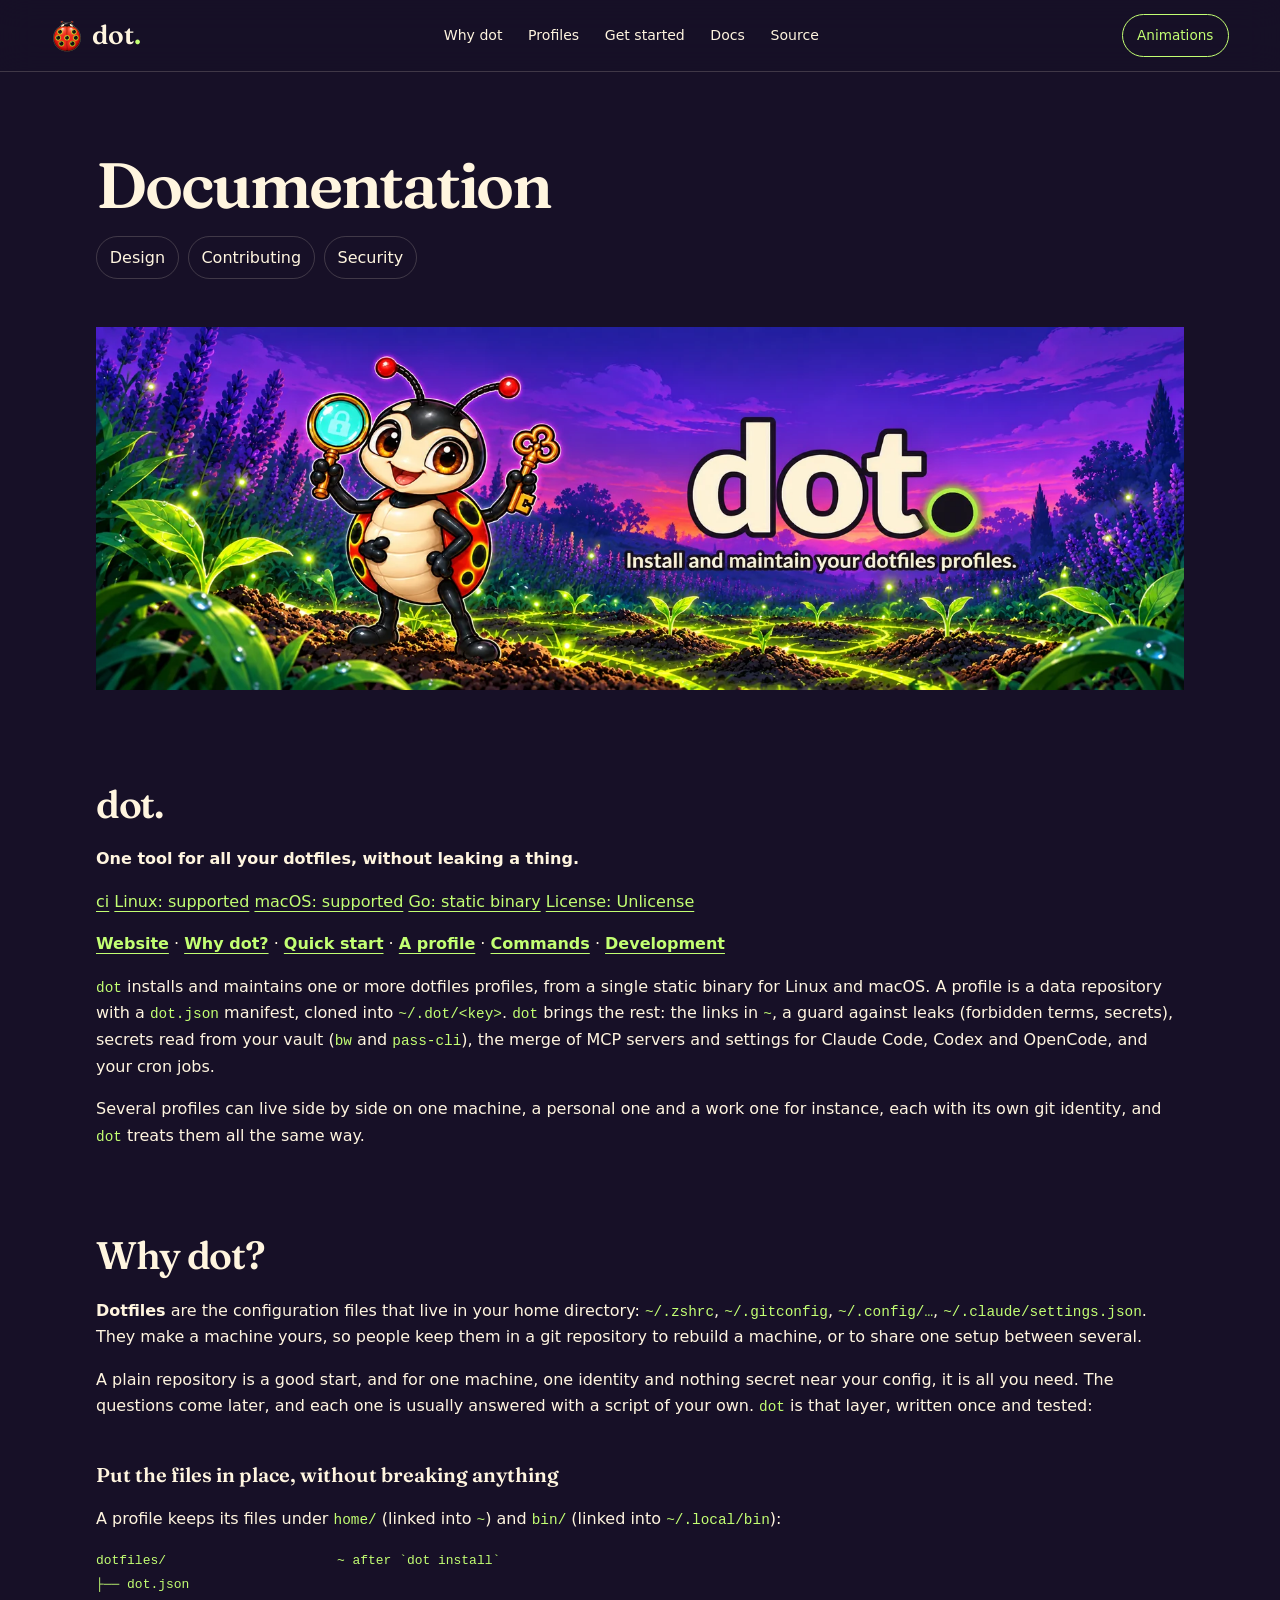
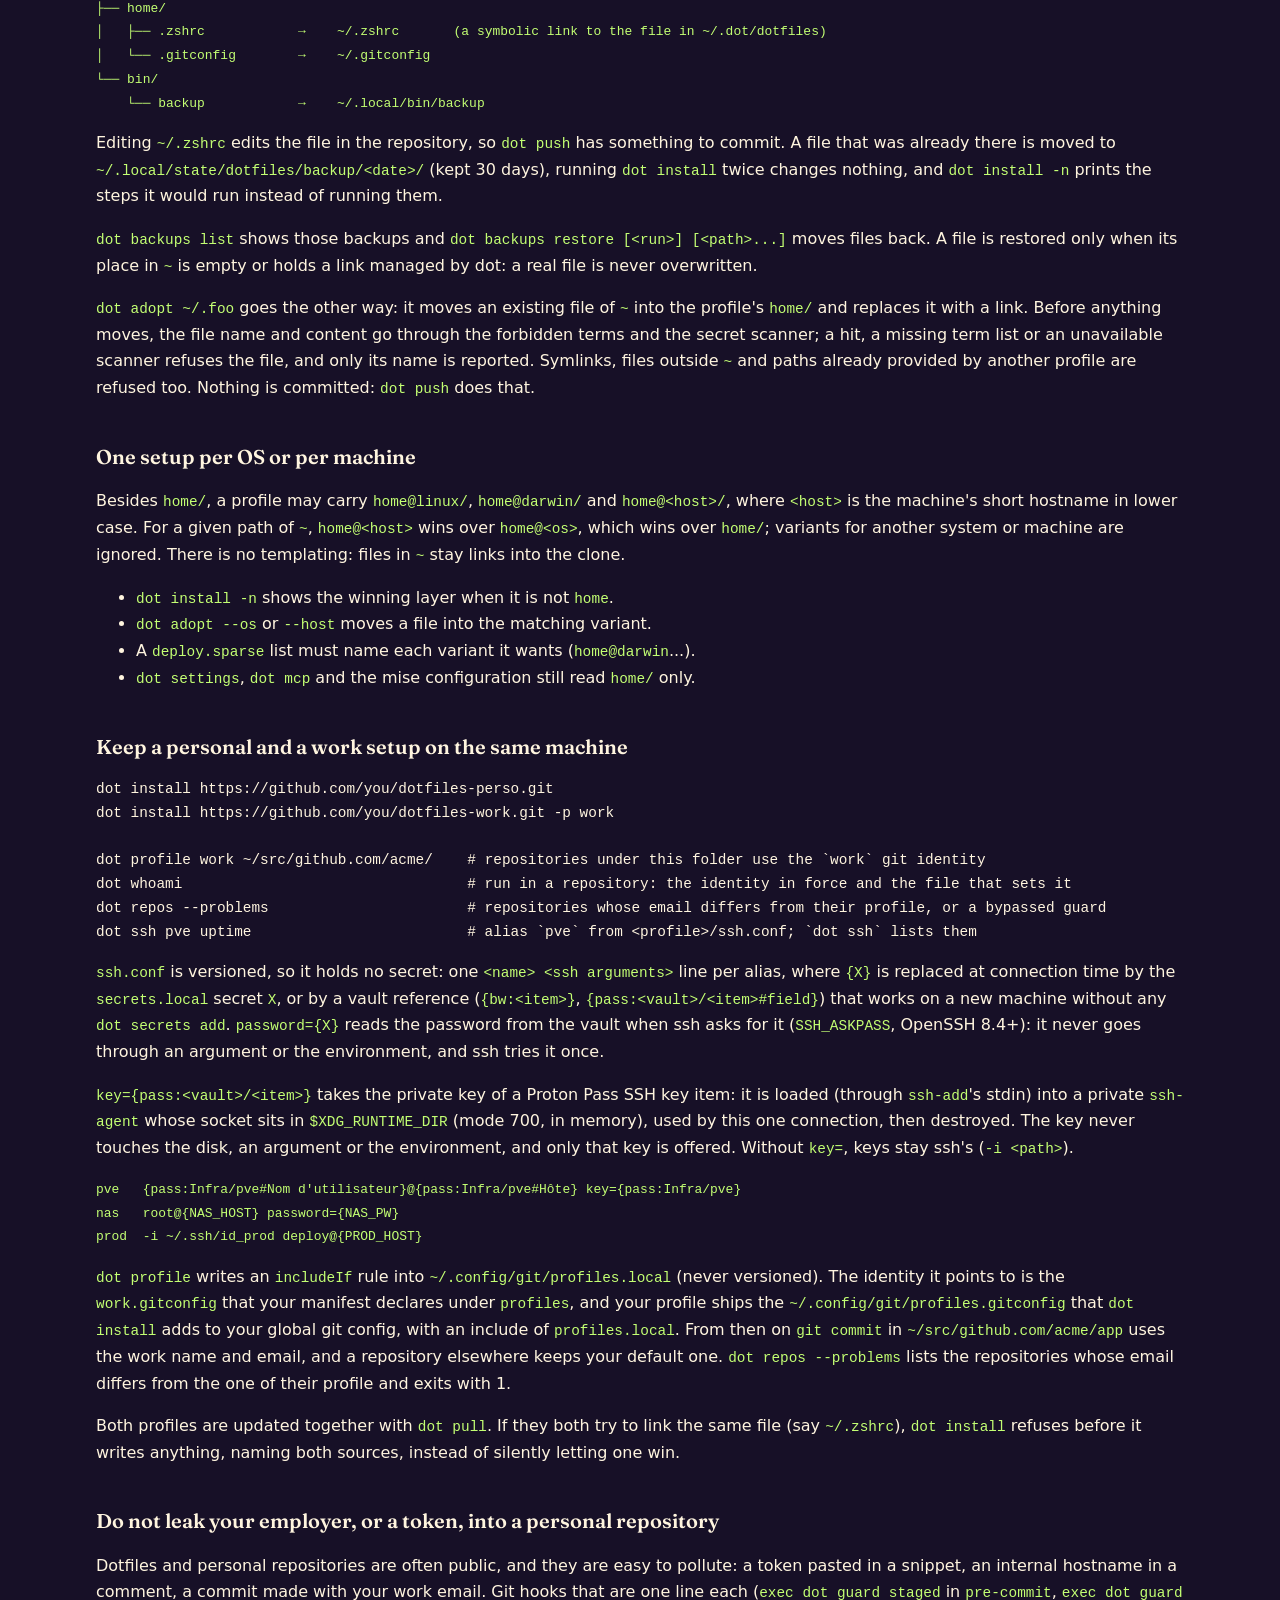
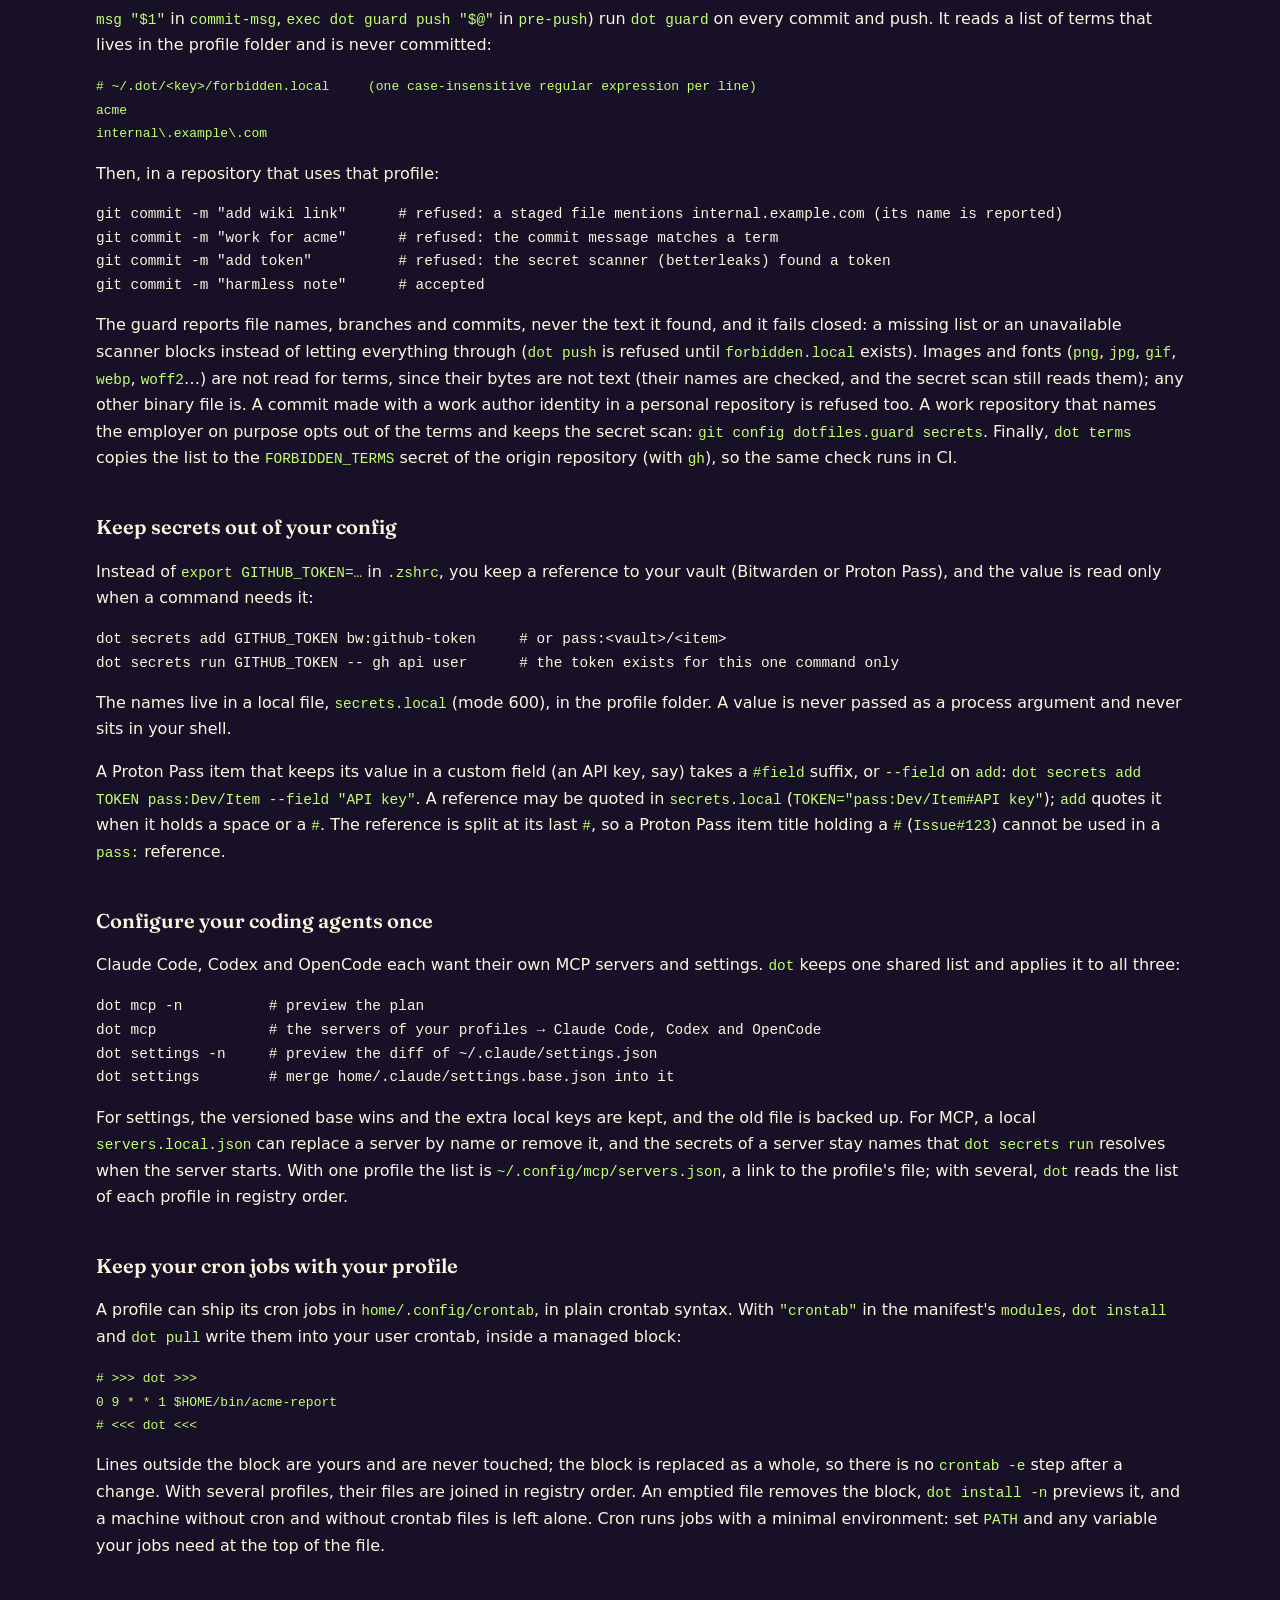
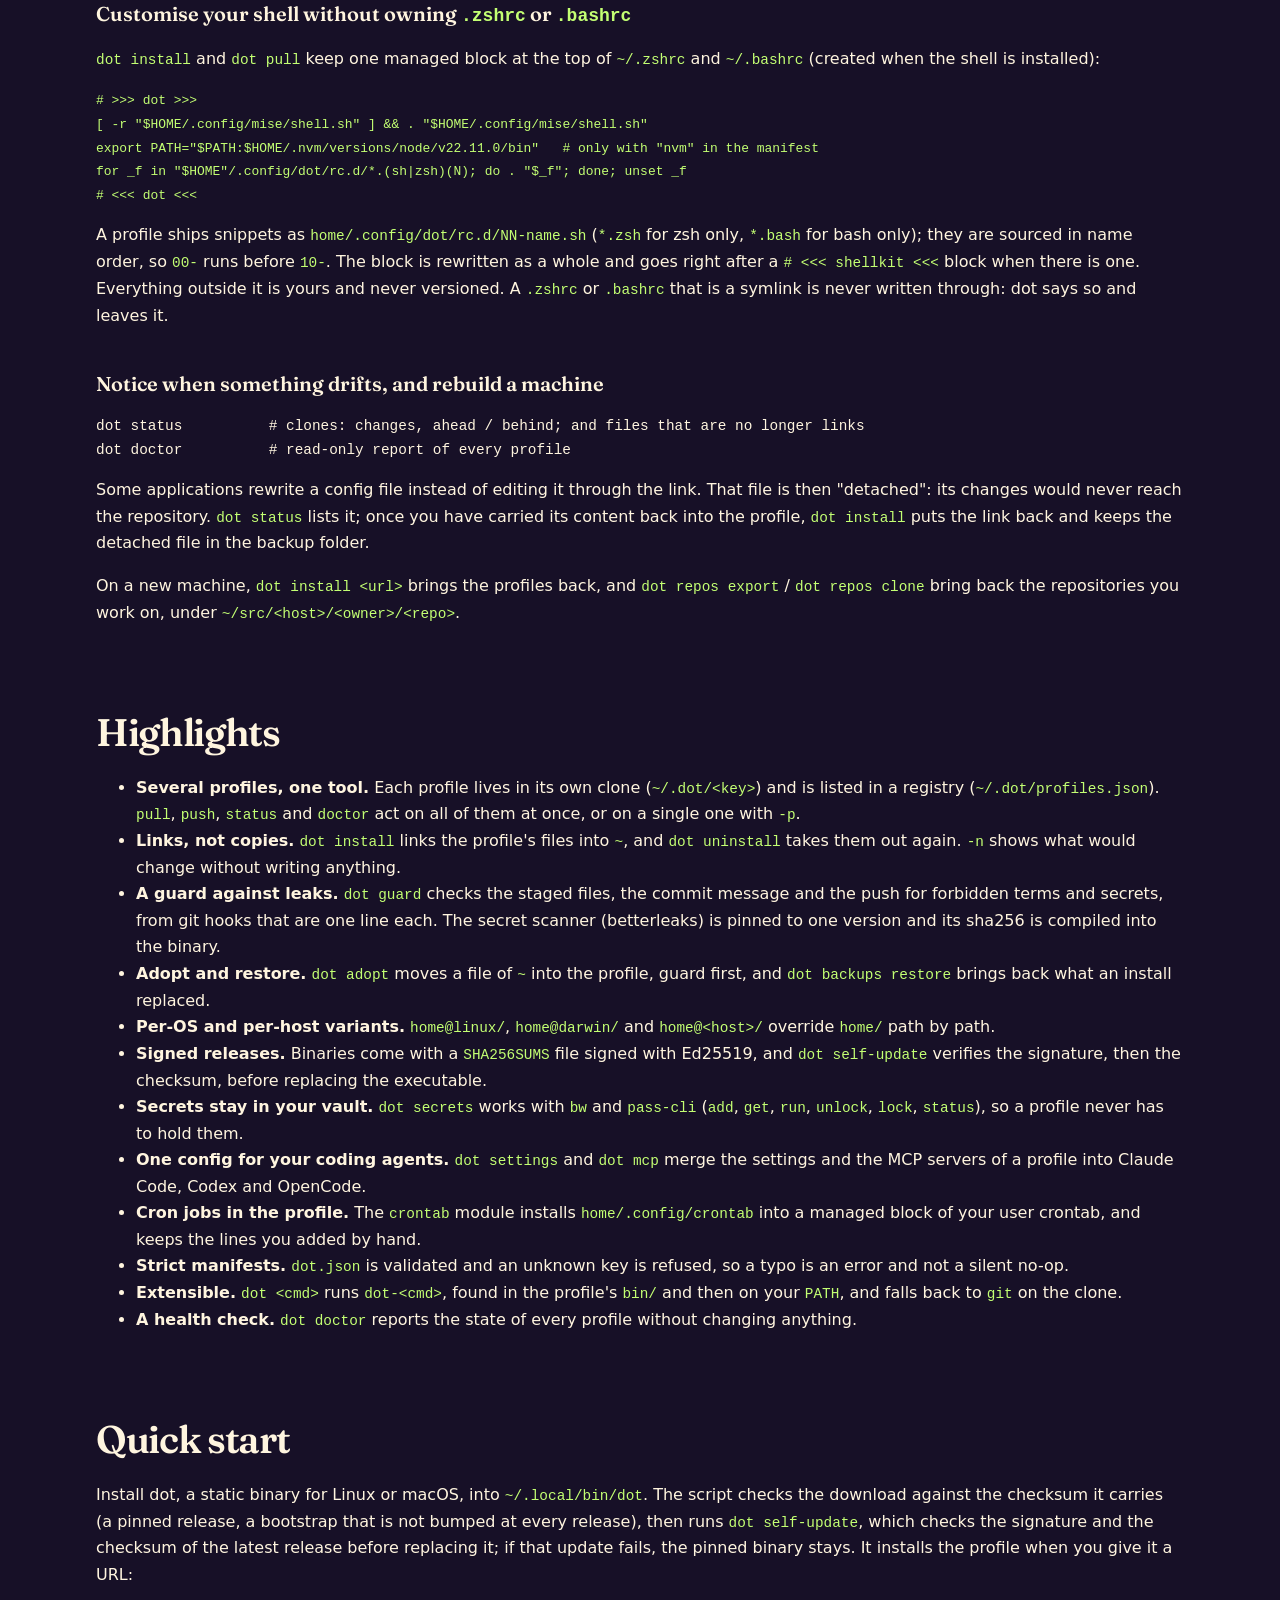
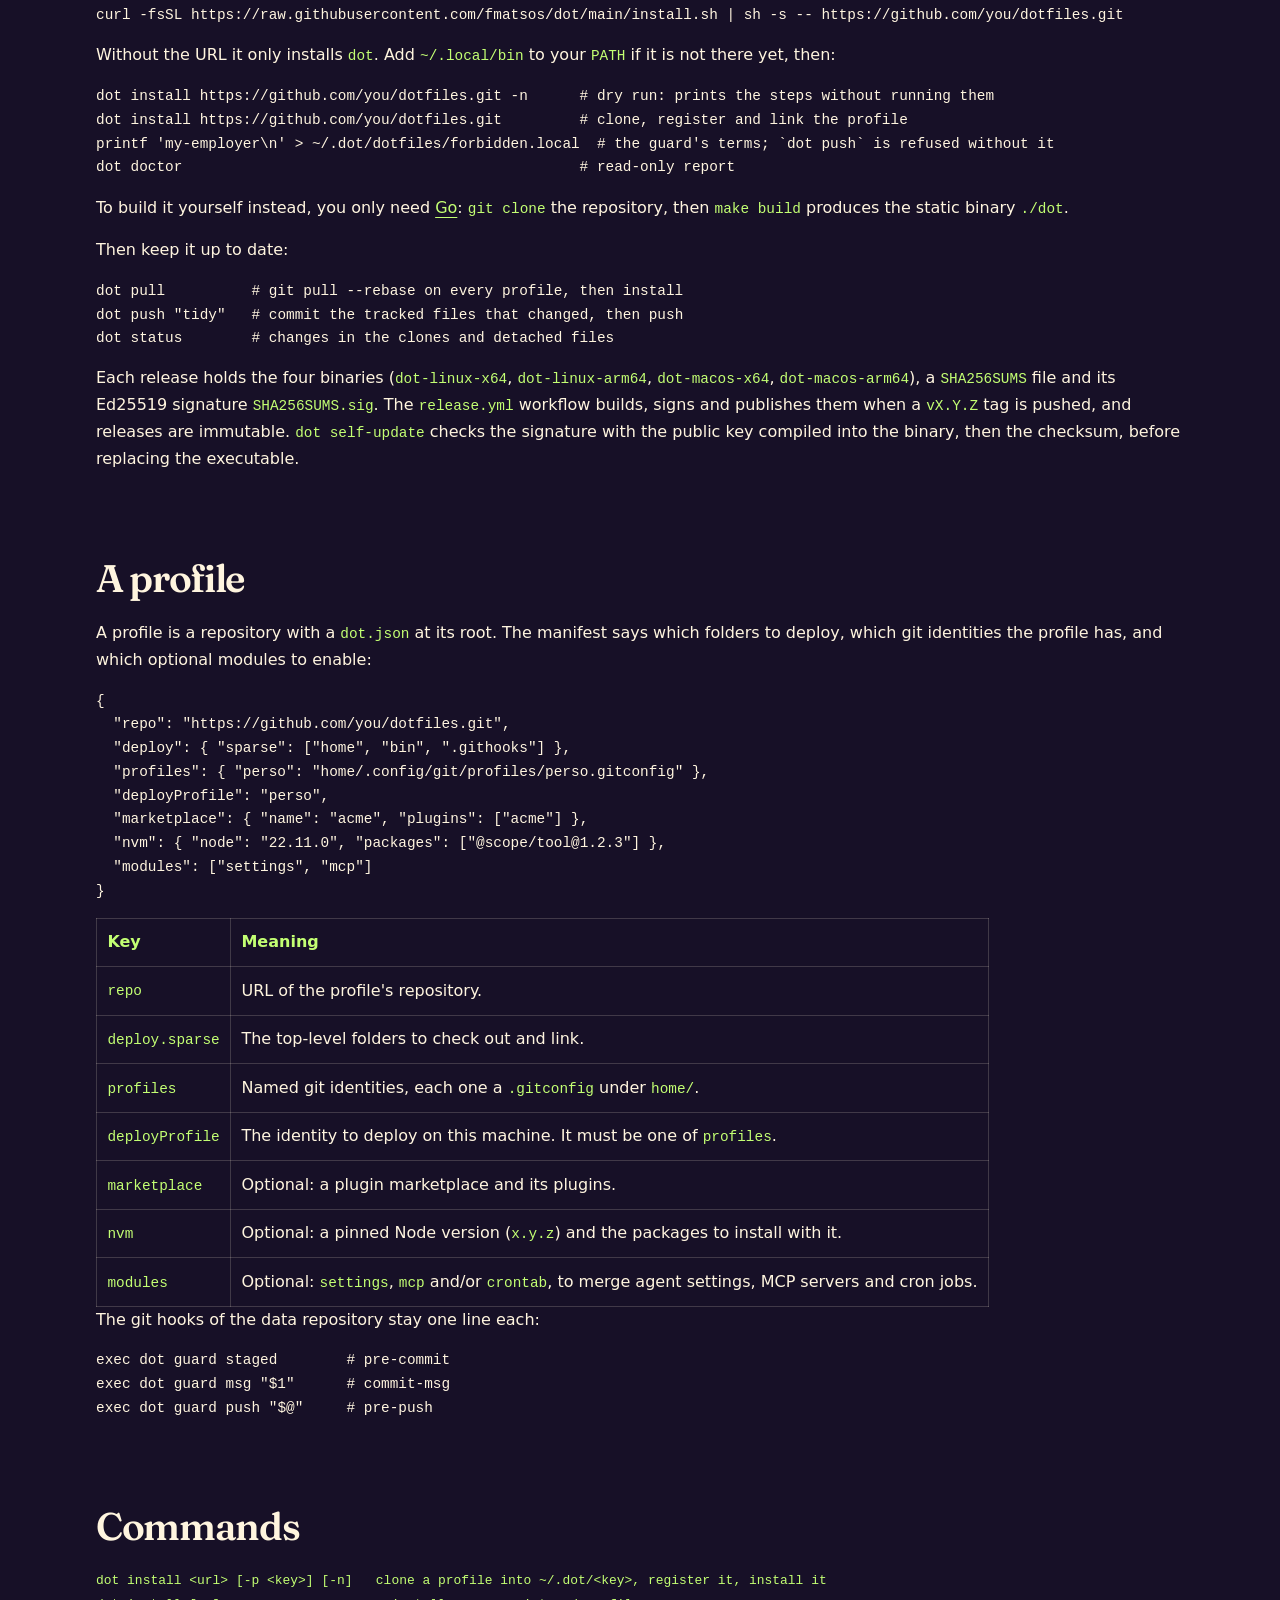
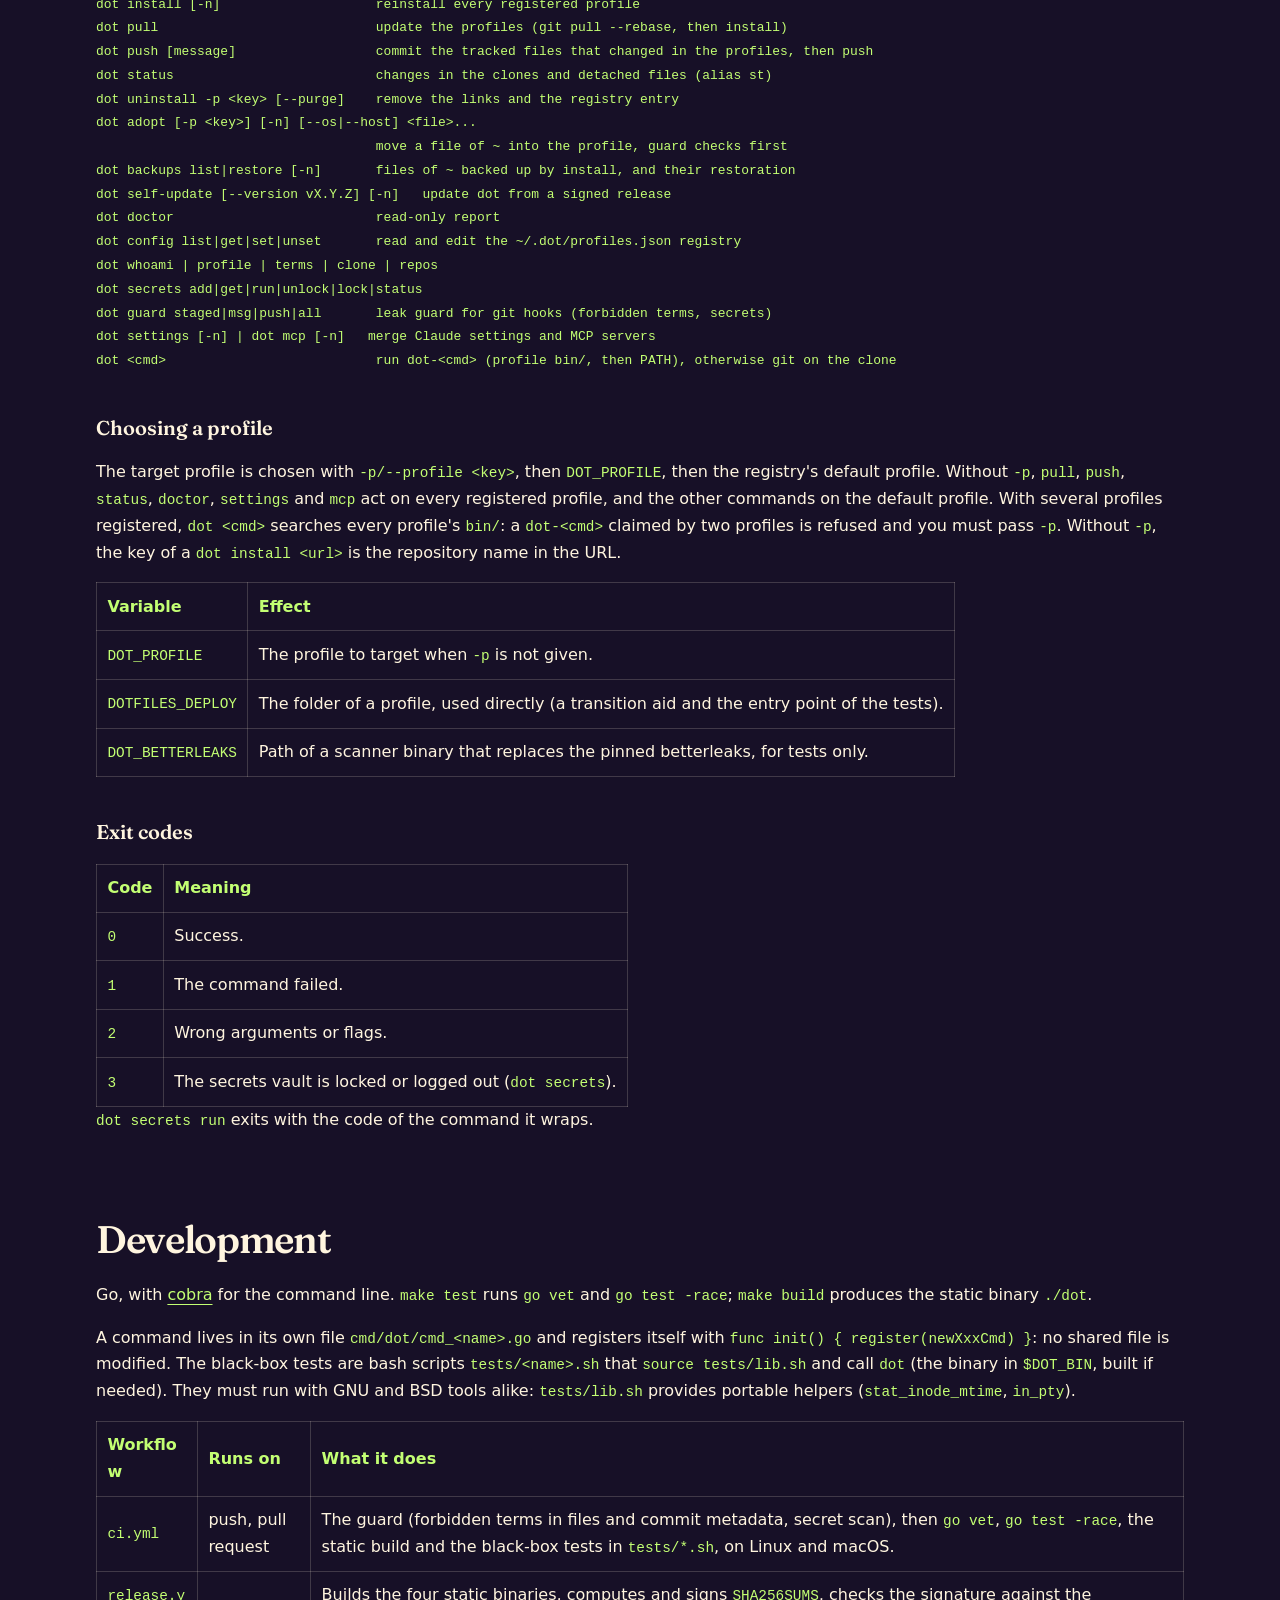
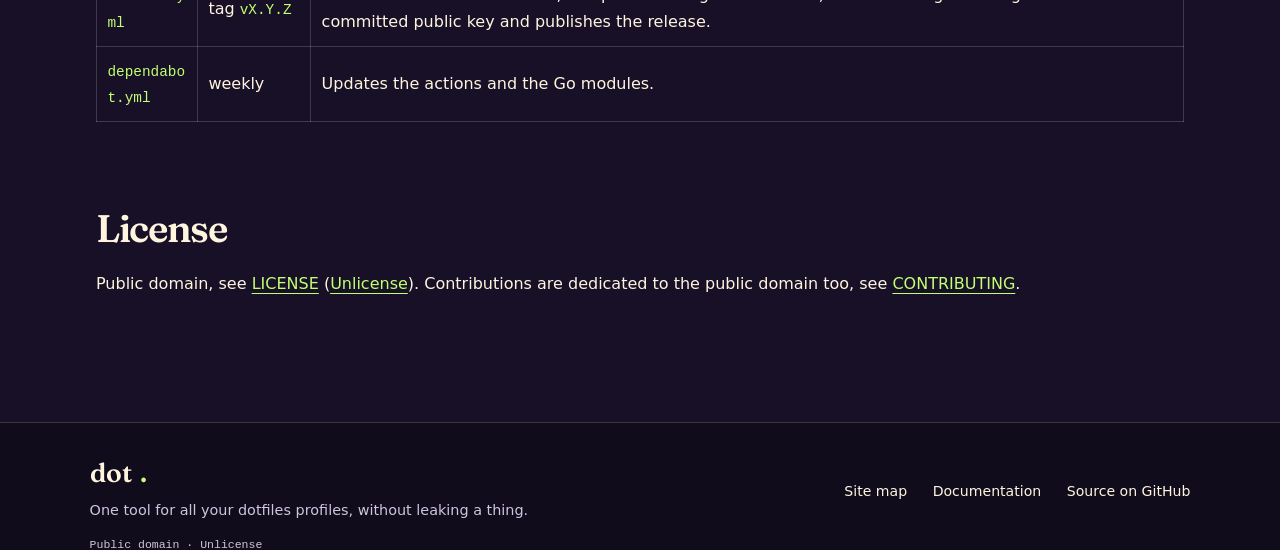
==== commit ddcd30dd: "docs: rebuild from main@53e84c3" ====
--- a/docs/index.html
+++ b/docs/index.html
@@ -278,7 +278,21 @@
 
 dot profile work <span class="pl-k">~</span>/src/github.com/acme/    <span class="pl-c"><span class="pl-c">#</span> repositories under this folder use the `work` git identity</span>
 dot whoami                                 <span class="pl-c"><span class="pl-c">#</span> run in a repository: the identity in force and the file that sets it</span>
-dot repos --problems                       <span class="pl-c"><span class="pl-c">#</span> repositories whose email differs from their profile, or a bypassed guard</span></pre></div>
+dot repos --problems                       <span class="pl-c"><span class="pl-c">#</span> repositories whose email differs from their profile, or a bypassed guard</span>
+dot ssh pve uptime                         <span class="pl-c"><span class="pl-c">#</span> alias `pve` from &lt;profile&gt;/ssh.conf; `dot ssh` lists them</span></pre></div>
+<p><code>ssh.conf</code> is versioned, so it holds no secret: one <code>&lt;name&gt; &lt;ssh arguments&gt;</code> line per alias, where
+<code>{X}</code> is replaced at connection time by the <code>secrets.local</code> secret <code>X</code>, or by a vault reference
+(<code>{bw:&lt;item&gt;}</code>, <code>{pass:&lt;vault&gt;/&lt;item&gt;#field}</code>) that works on a new machine without any <code>dot secrets add</code>.
+<code>password={X}</code> reads the password from the vault when ssh asks for it (<code>SSH_ASKPASS</code>, OpenSSH 8.4+):
+it never goes through an argument or the environment, and ssh tries it once.</p>
+<p><code>key={pass:&lt;vault&gt;/&lt;item&gt;}</code> takes the private key of a Proton Pass SSH key item: it is loaded (through
+<code>ssh-add</code>'s stdin) into a private <code>ssh-agent</code> whose socket sits in <code>$XDG_RUNTIME_DIR</code> (mode 700, in memory),
+used by this one connection, then destroyed. The key never touches the disk, an argument or the
+environment, and only that key is offered. Without <code>key=</code>, keys stay ssh's (<code>-i &lt;path&gt;</code>).</p>
+<pre><code>pve   {pass:Infra/pve#Nom d'utilisateur}@{pass:Infra/pve#Hôte} key={pass:Infra/pve}
+nas   root@{NAS_HOST} password={NAS_PW}
+prod  -i ~/.ssh/id_prod deploy@{PROD_HOST}
+</code></pre>
 <p><code>dot profile</code> writes an <code>includeIf</code> rule into <code>~/.config/git/profiles.local</code> (never versioned). The
 identity it points to is the <code>work.gitconfig</code> that your manifest declares under <code>profiles</code>, and
 your profile ships the <code>~/.config/git/profiles.gitconfig</code> that <code>dot install</code> adds to your global
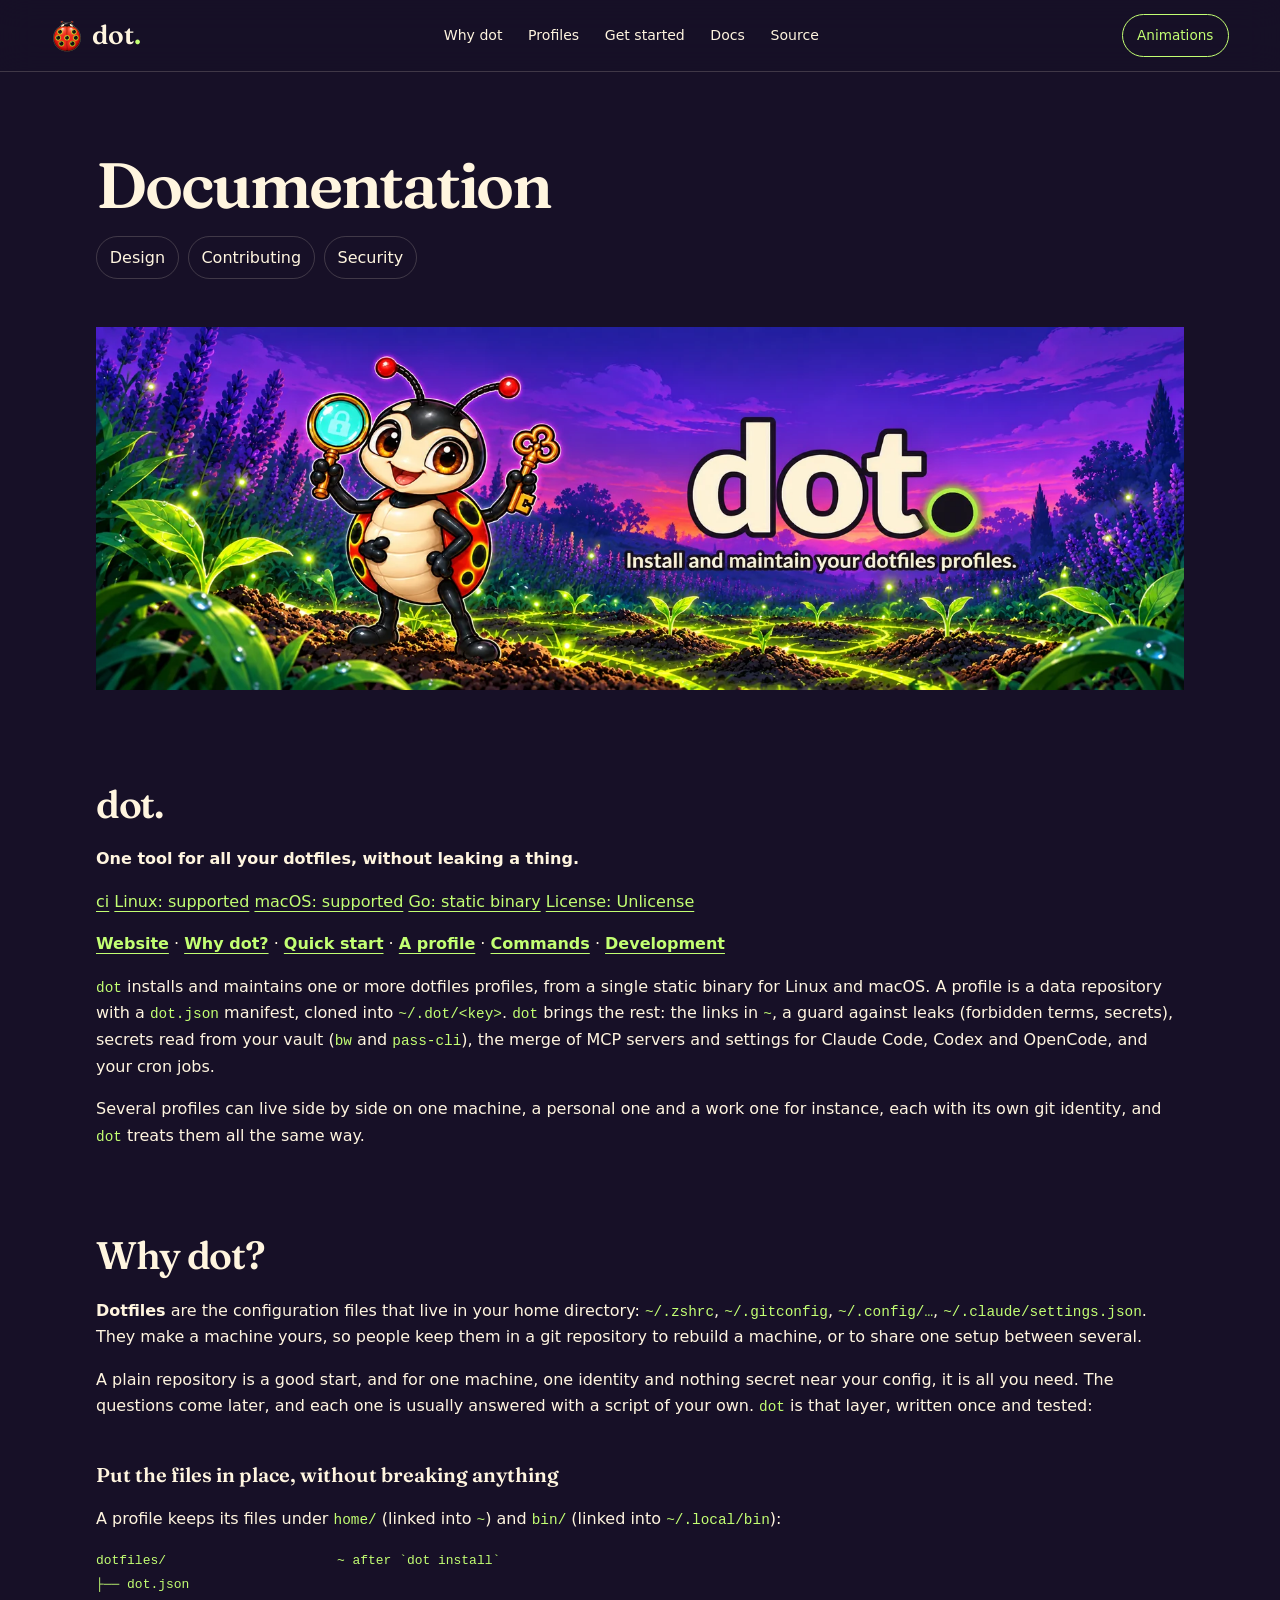
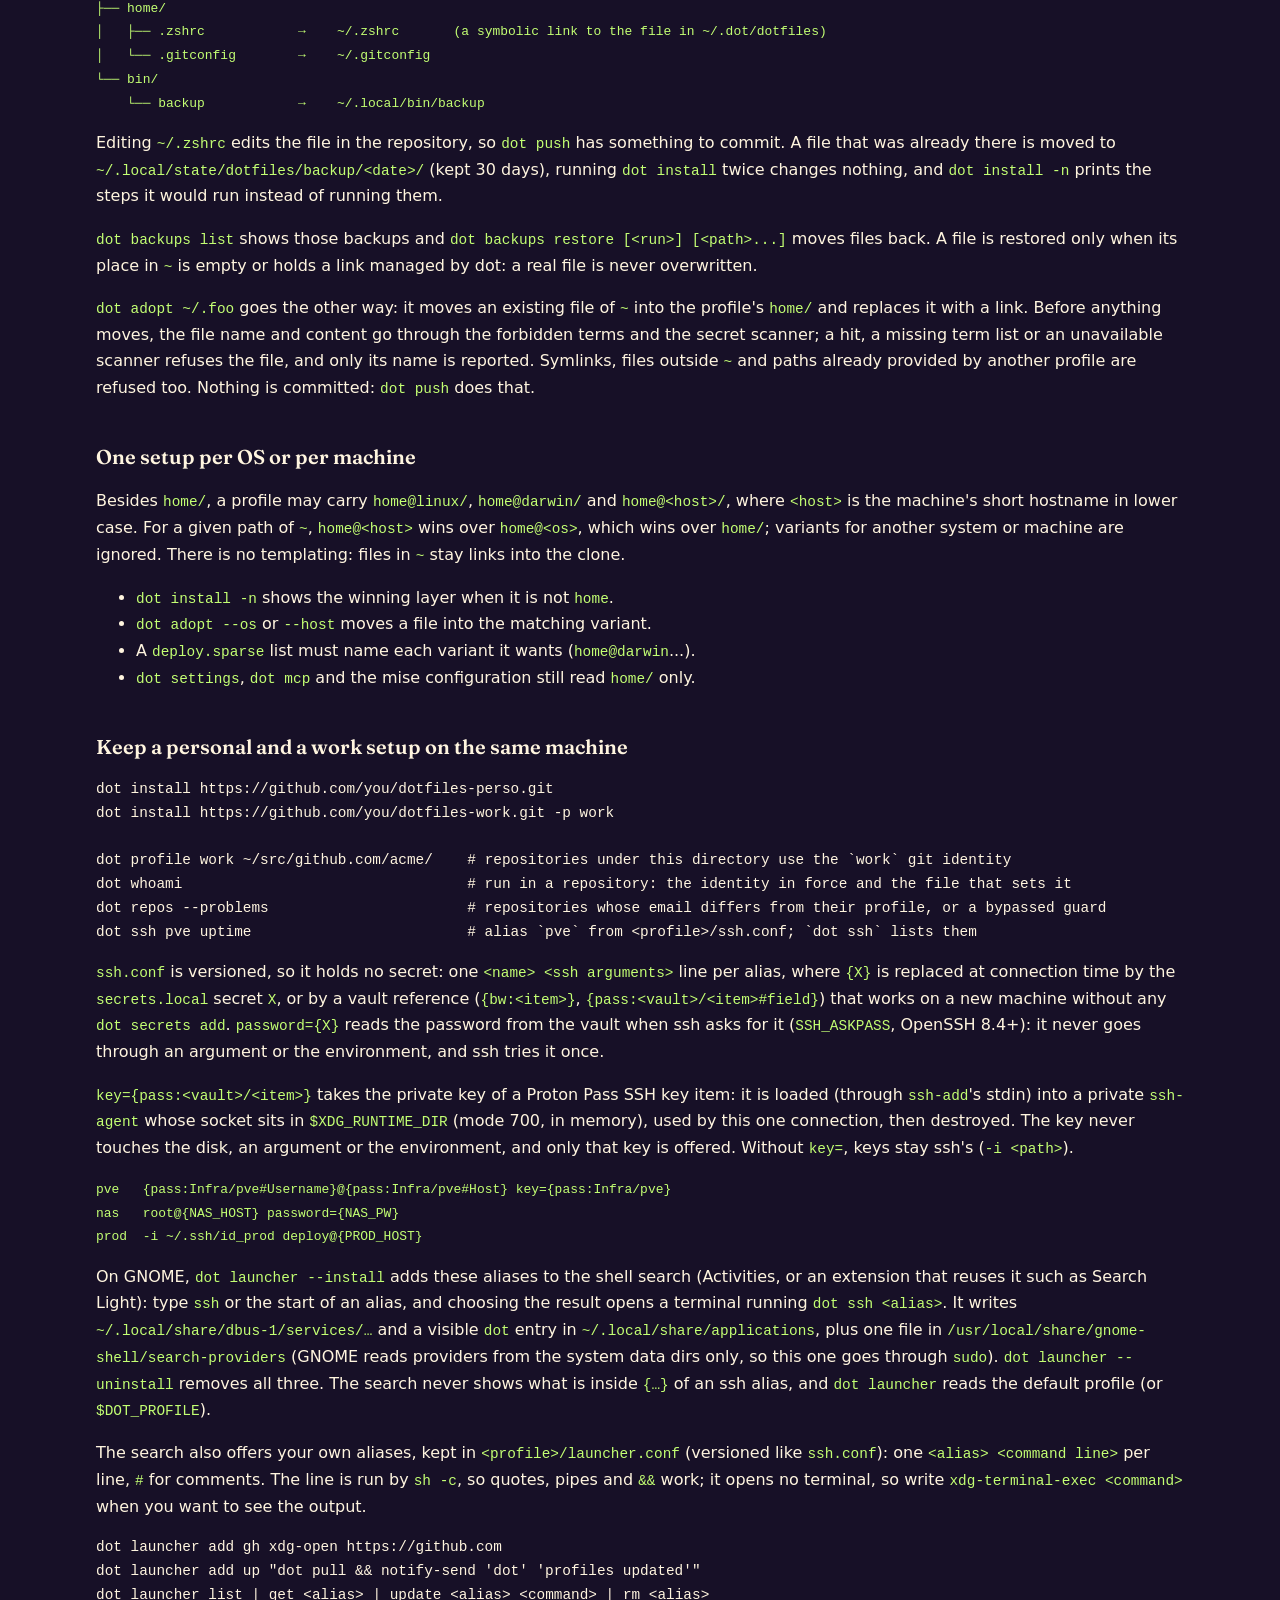
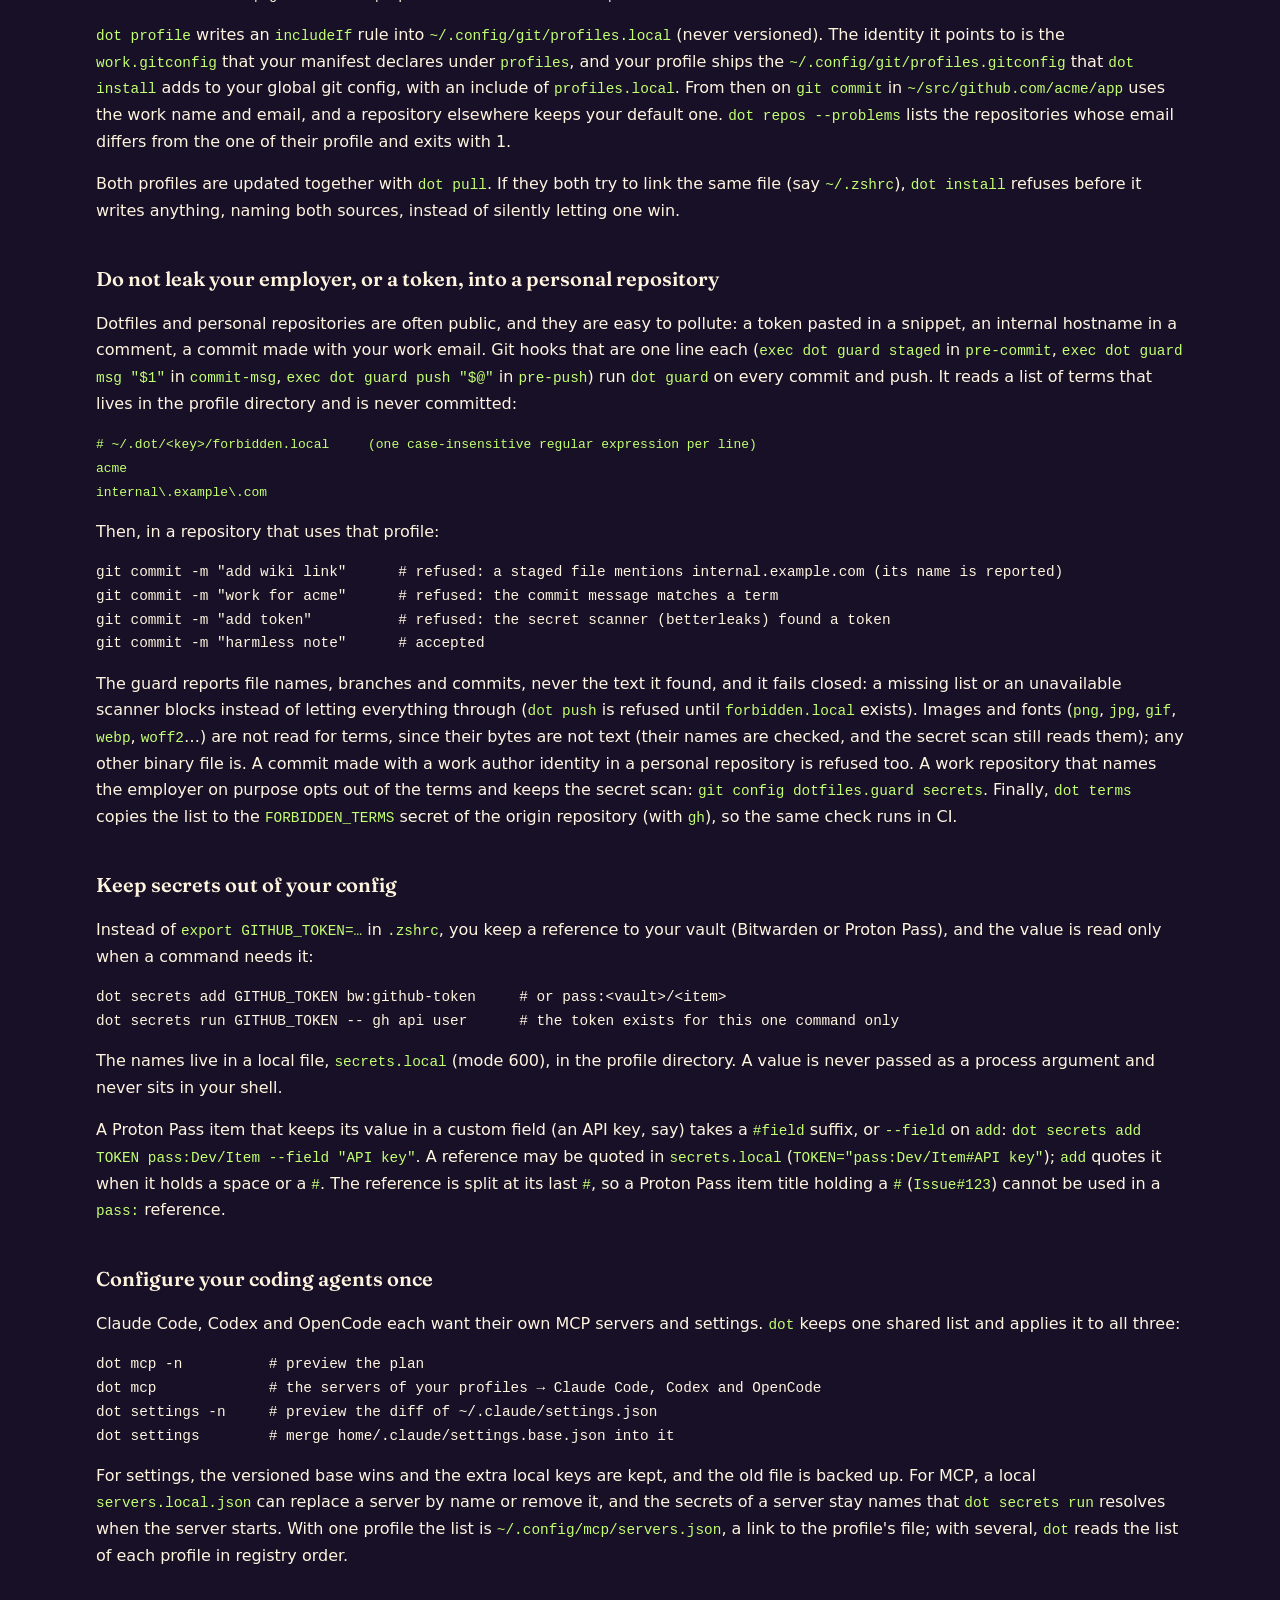
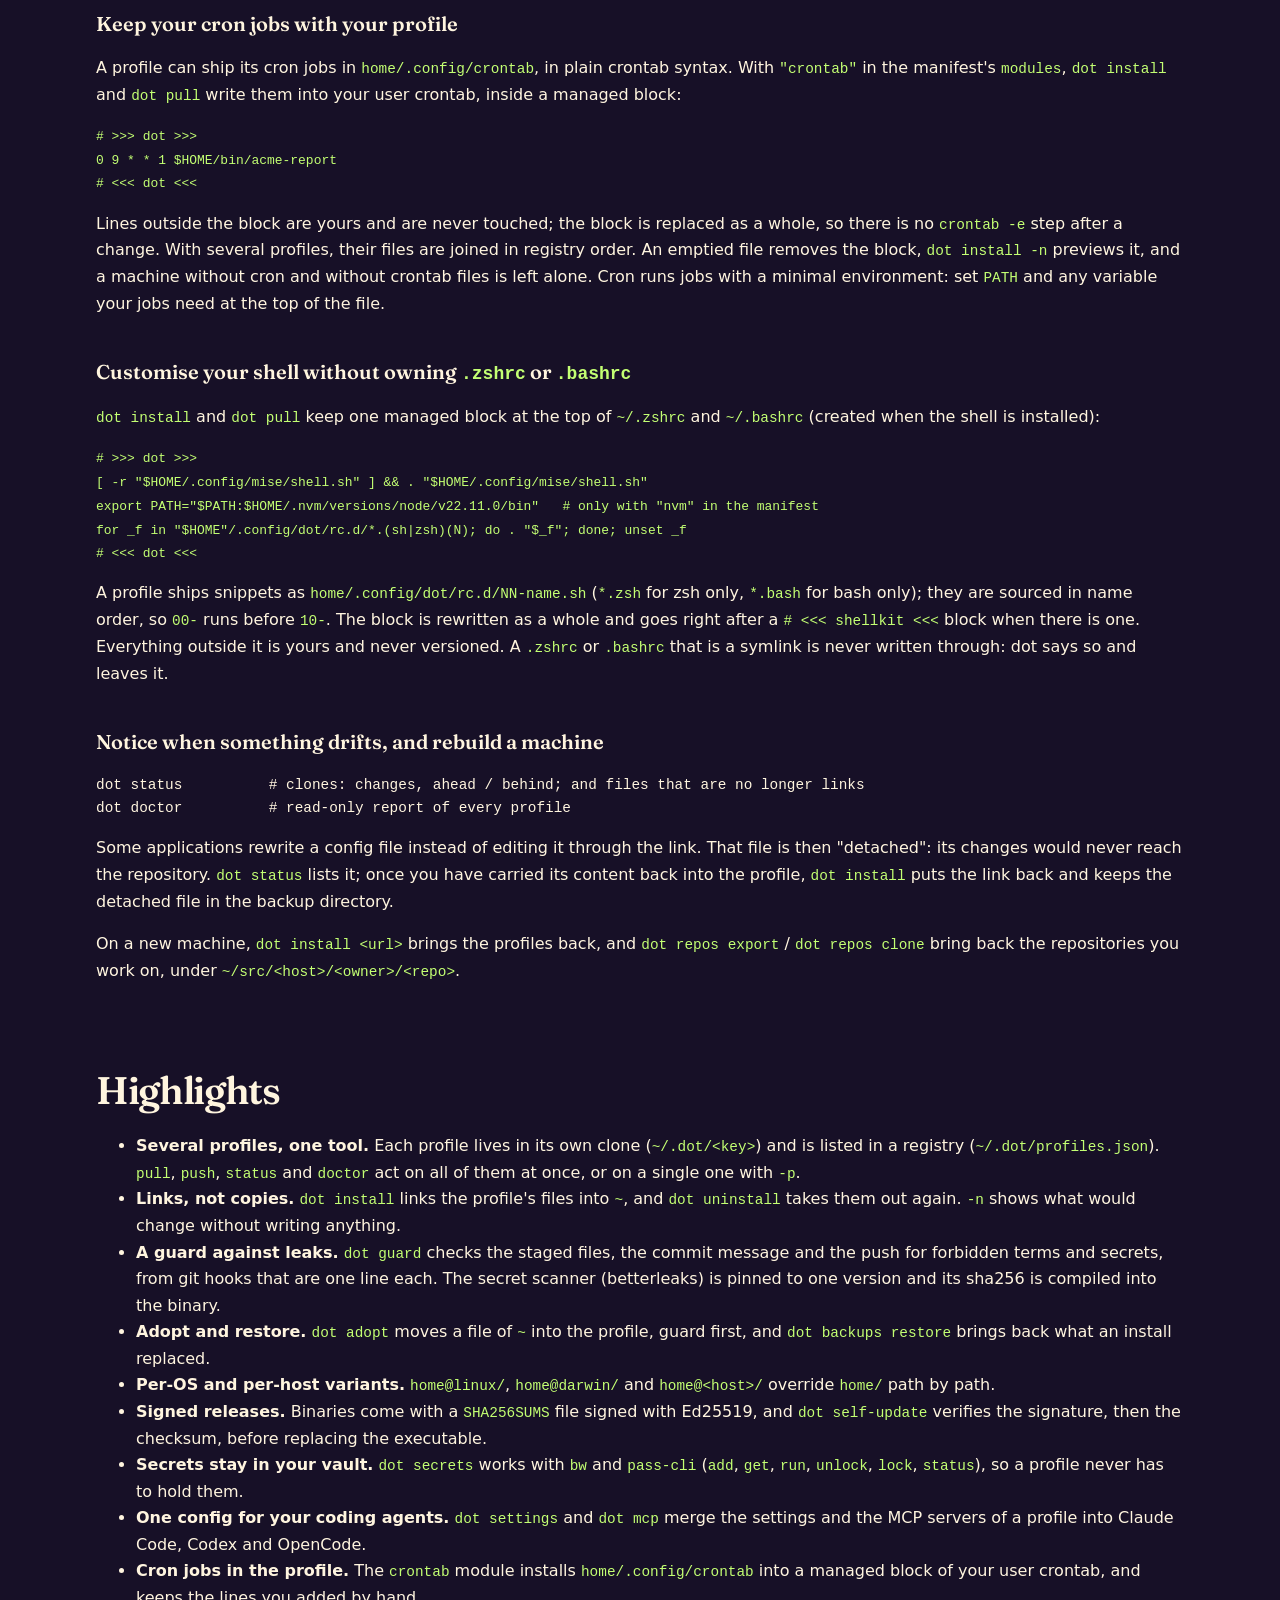
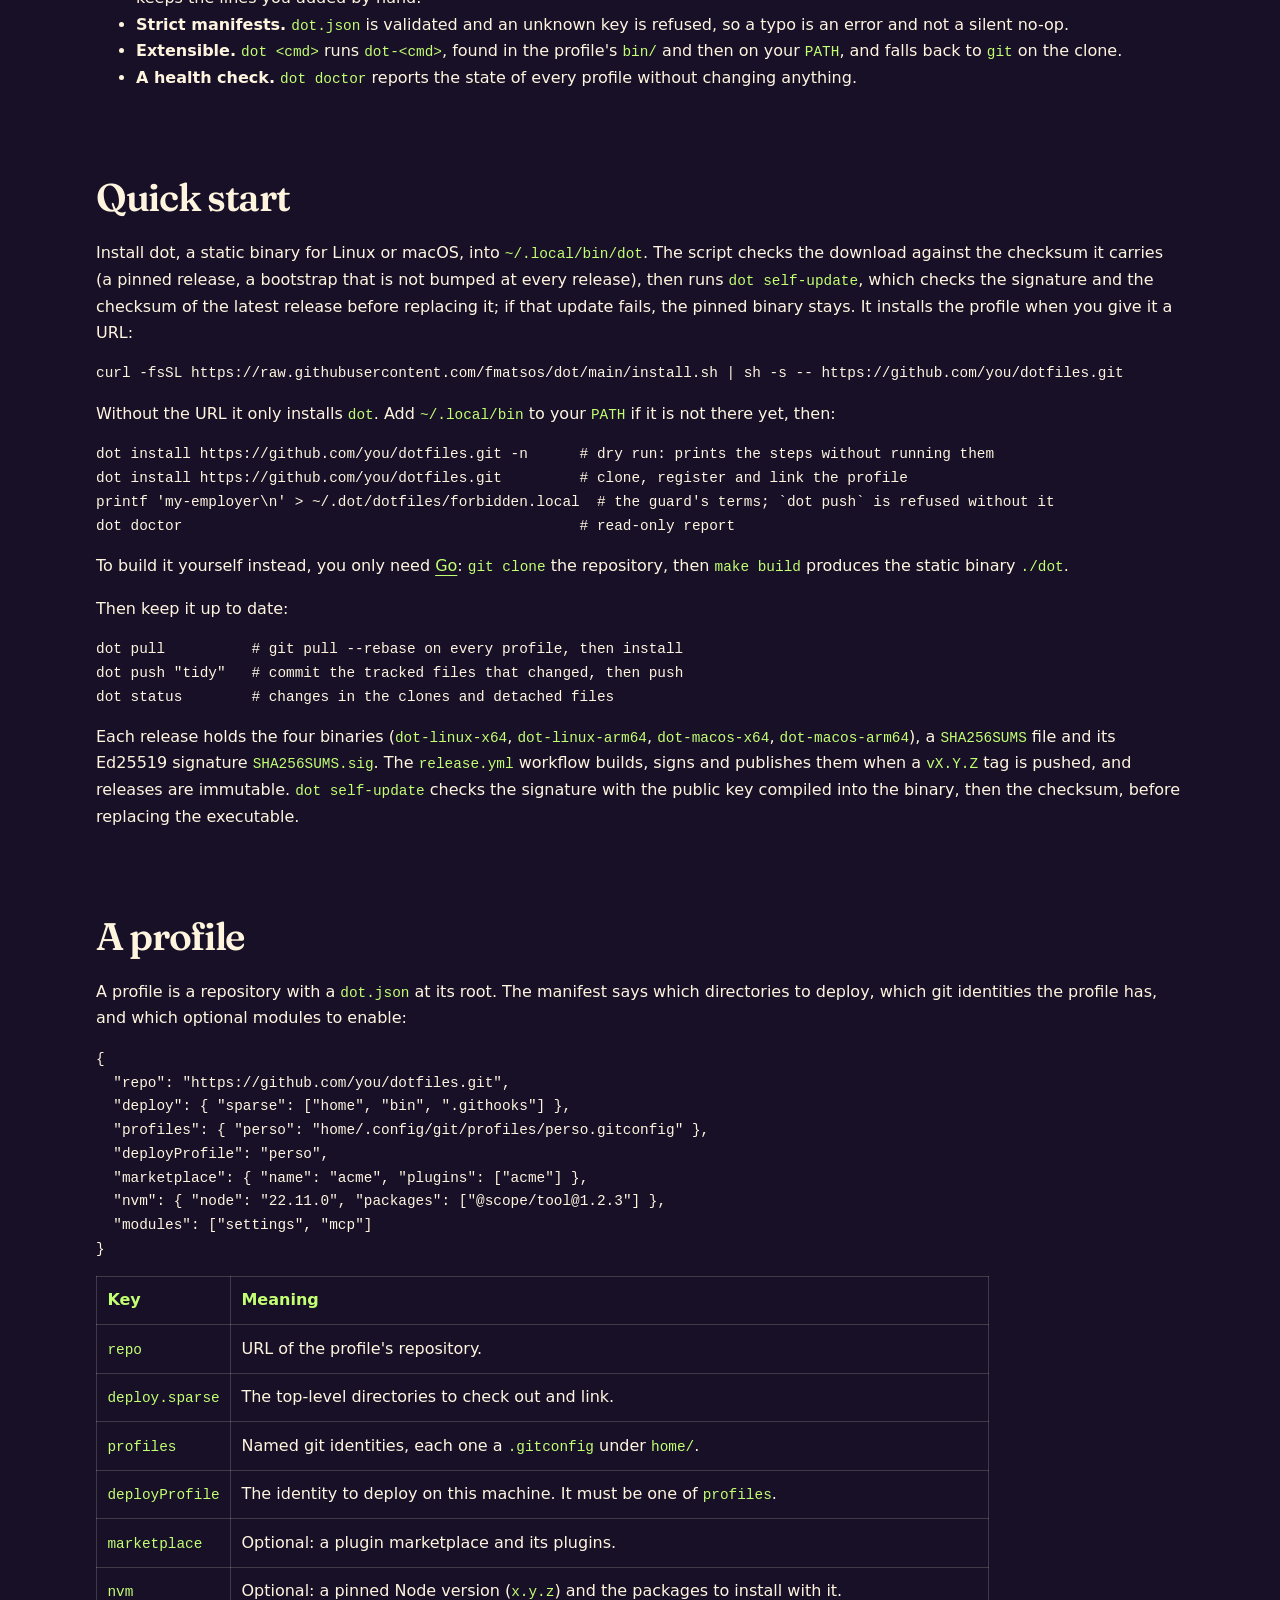
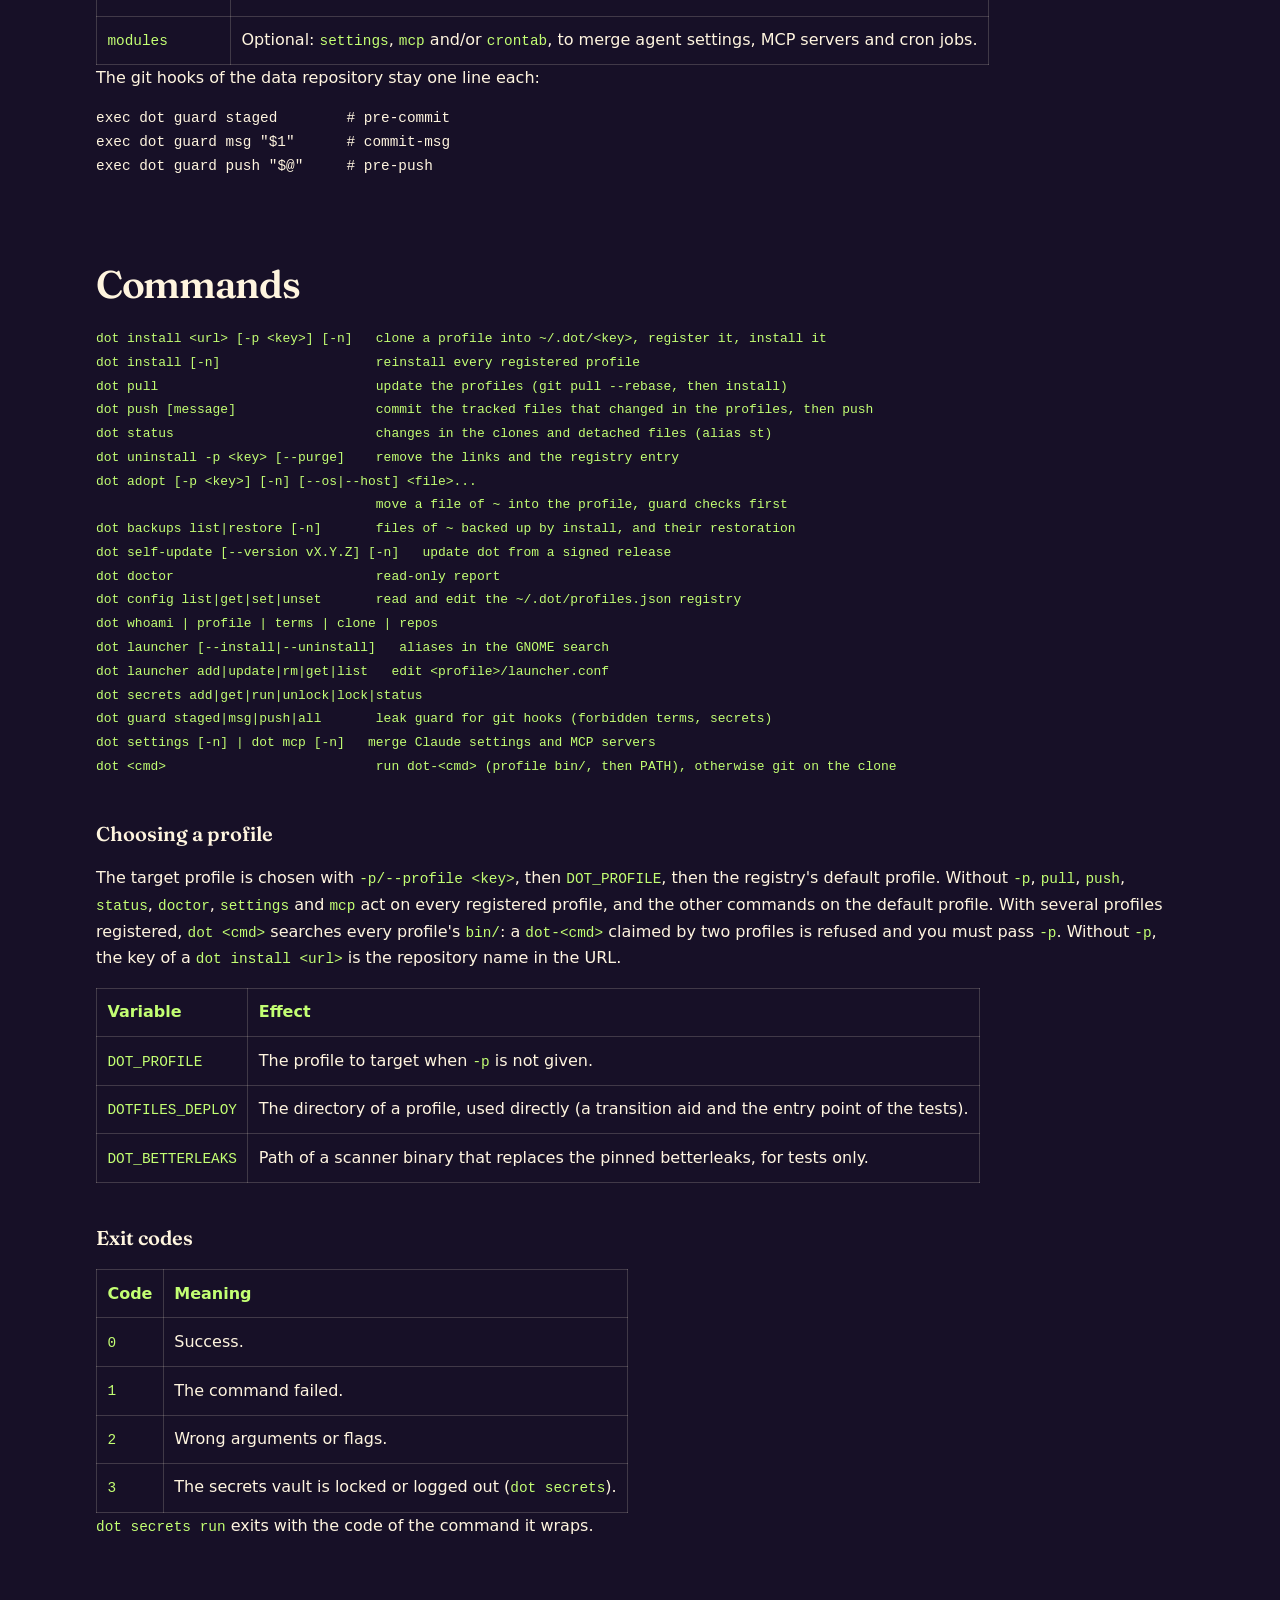
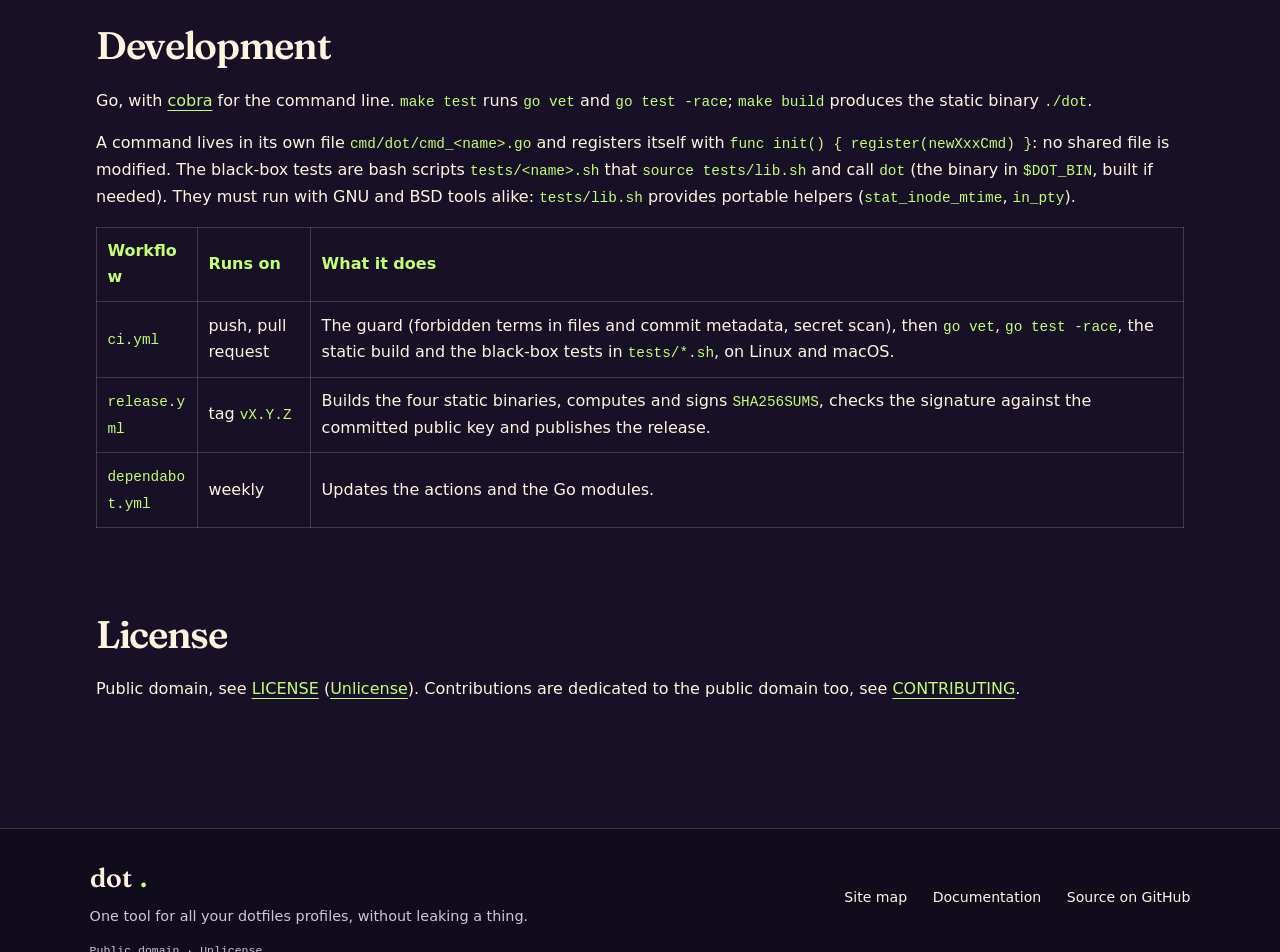
==== commit f2b13b7f: "docs: rebuild from main@c8a5a5f" ====
--- a/docs/index.html
+++ b/docs/index.html
@@ -276,7 +276,7 @@
 <div class="highlight highlight-source-shell"><pre>dot install https://github.com/you/dotfiles-perso.git
 dot install https://github.com/you/dotfiles-work.git -p work
 
-dot profile work <span class="pl-k">~</span>/src/github.com/acme/    <span class="pl-c"><span class="pl-c">#</span> repositories under this folder use the `work` git identity</span>
+dot profile work <span class="pl-k">~</span>/src/github.com/acme/    <span class="pl-c"><span class="pl-c">#</span> repositories under this directory use the `work` git identity</span>
 dot whoami                                 <span class="pl-c"><span class="pl-c">#</span> run in a repository: the identity in force and the file that sets it</span>
 dot repos --problems                       <span class="pl-c"><span class="pl-c">#</span> repositories whose email differs from their profile, or a bypassed guard</span>
 dot ssh pve uptime                         <span class="pl-c"><span class="pl-c">#</span> alias `pve` from &lt;profile&gt;/ssh.conf; `dot ssh` lists them</span></pre></div>
@@ -289,10 +289,23 @@
 <code>ssh-add</code>'s stdin) into a private <code>ssh-agent</code> whose socket sits in <code>$XDG_RUNTIME_DIR</code> (mode 700, in memory),
 used by this one connection, then destroyed. The key never touches the disk, an argument or the
 environment, and only that key is offered. Without <code>key=</code>, keys stay ssh's (<code>-i &lt;path&gt;</code>).</p>
-<pre><code>pve   {pass:Infra/pve#Nom d'utilisateur}@{pass:Infra/pve#Hôte} key={pass:Infra/pve}
+<pre><code>pve   {pass:Infra/pve#Username}@{pass:Infra/pve#Host} key={pass:Infra/pve}
 nas   root@{NAS_HOST} password={NAS_PW}
 prod  -i ~/.ssh/id_prod deploy@{PROD_HOST}
 </code></pre>
+<p>On GNOME, <code>dot launcher --install</code> adds these aliases to the shell search (Activities, or an extension that
+reuses it such as Search Light): type <code>ssh</code> or the start of an alias, and choosing the result opens a terminal running
+<code>dot ssh &lt;alias&gt;</code>. It writes <code>~/.local/share/dbus-1/services/…</code> and a visible <code>dot</code> entry in
+<code>~/.local/share/applications</code>, plus one file in <code>/usr/local/share/gnome-shell/search-providers</code> (GNOME reads
+providers from the system data dirs only, so this one goes through <code>sudo</code>). <code>dot launcher --uninstall</code> removes all
+three. The search never shows what is inside <code>{…}</code> of an ssh alias, and <code>dot launcher</code> reads the default
+profile (or <code>$DOT_PROFILE</code>).</p>
+<p>The search also offers your own aliases, kept in <code>&lt;profile&gt;/launcher.conf</code> (versioned like <code>ssh.conf</code>): one
+<code>&lt;alias&gt; &lt;command line&gt;</code> per line, <code>#</code> for comments. The line is run by <code>sh -c</code>, so quotes, pipes and <code>&amp;&amp;</code> work;
+it opens no terminal, so write <code>xdg-terminal-exec &lt;command&gt;</code> when you want to see the output.</p>
+<div class="highlight highlight-source-shell"><pre>dot launcher add gh xdg-open https://github.com
+dot launcher add up <span class="pl-s"><span class="pl-pds">"</span>dot pull &amp;&amp; notify-send 'dot' 'profiles updated'<span class="pl-pds">"</span></span>
+dot launcher list <span class="pl-k">|</span> get <span class="pl-k">&lt;</span>alias<span class="pl-k">&gt;</span> <span class="pl-k">|</span> update <span class="pl-k">&lt;</span>alias<span class="pl-k">&gt;</span> <span class="pl-k">&lt;</span>command<span class="pl-k">&gt;</span> <span class="pl-k">|</span> rm <span class="pl-k">&lt;</span>alias<span class="pl-k">&gt;</span></pre></div>
 <p><code>dot profile</code> writes an <code>includeIf</code> rule into <code>~/.config/git/profiles.local</code> (never versioned). The
 identity it points to is the <code>work.gitconfig</code> that your manifest declares under <code>profiles</code>, and
 your profile ships the <code>~/.config/git/profiles.gitconfig</code> that <code>dot install</code> adds to your global
@@ -307,7 +320,7 @@
 in a snippet, an internal hostname in a comment, a commit made with your work email. Git hooks
 that are one line each (<code>exec dot guard staged</code> in <code>pre-commit</code>, <code>exec dot guard msg "$1"</code> in
 <code>commit-msg</code>, <code>exec dot guard push "$@"</code> in <code>pre-push</code>) run <code>dot guard</code> on every commit and push.
-It reads a list of terms that lives in the profile folder and is never committed:</p>
+It reads a list of terms that lives in the profile directory and is never committed:</p>
 <pre><code># ~/.dot/&lt;key&gt;/forbidden.local     (one case-insensitive regular expression per line)
 acme
 internal\.example\.com
@@ -330,7 +343,7 @@
 (Bitwarden or Proton Pass), and the value is read only when a command needs it:</p>
 <div class="highlight highlight-source-shell"><pre>dot secrets add GITHUB_TOKEN bw:github-token     <span class="pl-c"><span class="pl-c">#</span> or pass:&lt;vault&gt;/&lt;item&gt;</span>
 dot secrets run GITHUB_TOKEN -- gh api user      <span class="pl-c"><span class="pl-c">#</span> the token exists for this one command only</span></pre></div>
-<p>The names live in a local file, <code>secrets.local</code> (mode 600), in the profile folder. A value is
+<p>The names live in a local file, <code>secrets.local</code> (mode 600), in the profile directory. A value is
 never passed as a process argument and never sits in your shell.</p>
 <p>A Proton Pass item that keeps its value in a custom field (an API key, say) takes a <code>#field</code>
 suffix, or <code>--field</code> on <code>add</code>: <code>dot secrets add TOKEN pass:Dev/Item --field "API key"</code>. A reference
@@ -383,7 +396,7 @@
 <p>Some applications rewrite a config file instead of editing it through the link. That file is then
 "detached": its changes would never reach the repository. <code>dot status</code> lists it; once you have
 carried its content back into the profile, <code>dot install</code> puts the link back and keeps the
-detached file in the backup folder.</p>
+detached file in the backup directory.</p>
 <p>On a new machine, <code>dot install &lt;url&gt;</code> brings the profiles back, and <code>dot repos export</code> /
 <code>dot repos clone</code> bring back the repositories you work on, under <code>~/src/&lt;host&gt;/&lt;owner&gt;/&lt;repo&gt;</code>.</p>
 <h2 id="highlights">Highlights</h2>
@@ -451,7 +464,7 @@
 are immutable. <code>dot self-update</code> checks the signature with the public key compiled into the binary,
 then the checksum, before replacing the executable.</p>
 <h2 id="a-profile">A profile</h2>
-<p>A profile is a repository with a <code>dot.json</code> at its root. The manifest says which folders to
+<p>A profile is a repository with a <code>dot.json</code> at its root. The manifest says which directories to
 deploy, which git identities the profile has, and which optional modules to enable:</p>
 <div class="highlight highlight-source-json"><pre>{
   <span class="pl-ent">"repo"</span>: <span class="pl-s"><span class="pl-pds">"</span>https://github.com/you/dotfiles.git<span class="pl-pds">"</span></span>,
@@ -476,7 +489,7 @@
 </tr>
 <tr>
 <td><code>deploy.sparse</code></td>
-<td>The top-level folders to check out and link.</td>
+<td>The top-level directories to check out and link.</td>
 </tr>
 <tr>
 <td><code>profiles</code></td>
@@ -518,6 +531,8 @@
 dot doctor                          read-only report
 dot config list|get|set|unset       read and edit the ~/.dot/profiles.json registry
 dot whoami | profile | terms | clone | repos
+dot launcher [--install|--uninstall]   aliases in the GNOME search
+dot launcher add|update|rm|get|list   edit &lt;profile&gt;/launcher.conf
 dot secrets add|get|run|unlock|lock|status
 dot guard staged|msg|push|all       leak guard for git hooks (forbidden terms, secrets)
 dot settings [-n] | dot mcp [-n]   merge Claude settings and MCP servers
@@ -544,7 +559,7 @@
 </tr>
 <tr>
 <td><code>DOTFILES_DEPLOY</code></td>
-<td>The folder of a profile, used directly (a transition aid and the entry point of the tests).</td>
+<td>The directory of a profile, used directly (a transition aid and the entry point of the tests).</td>
 </tr>
 <tr>
 <td><code>DOT_BETTERLEAKS</code></td>
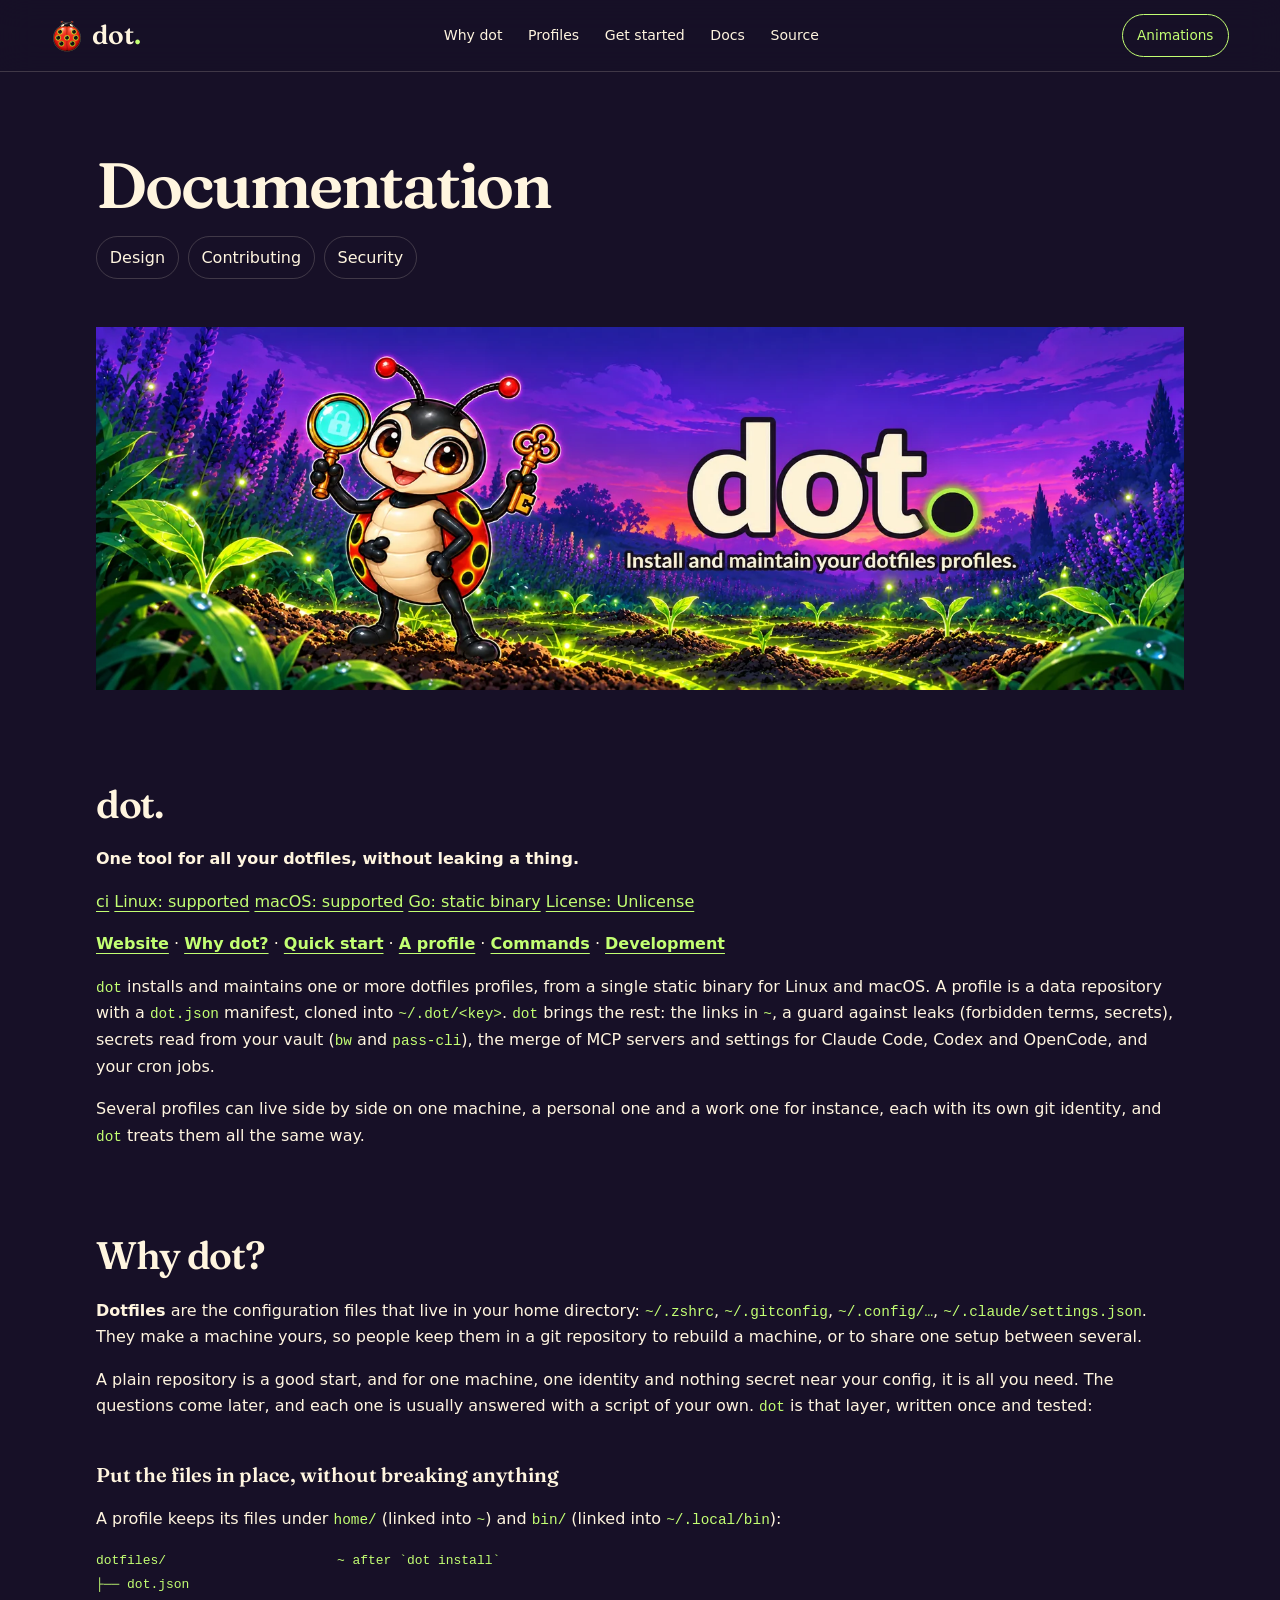
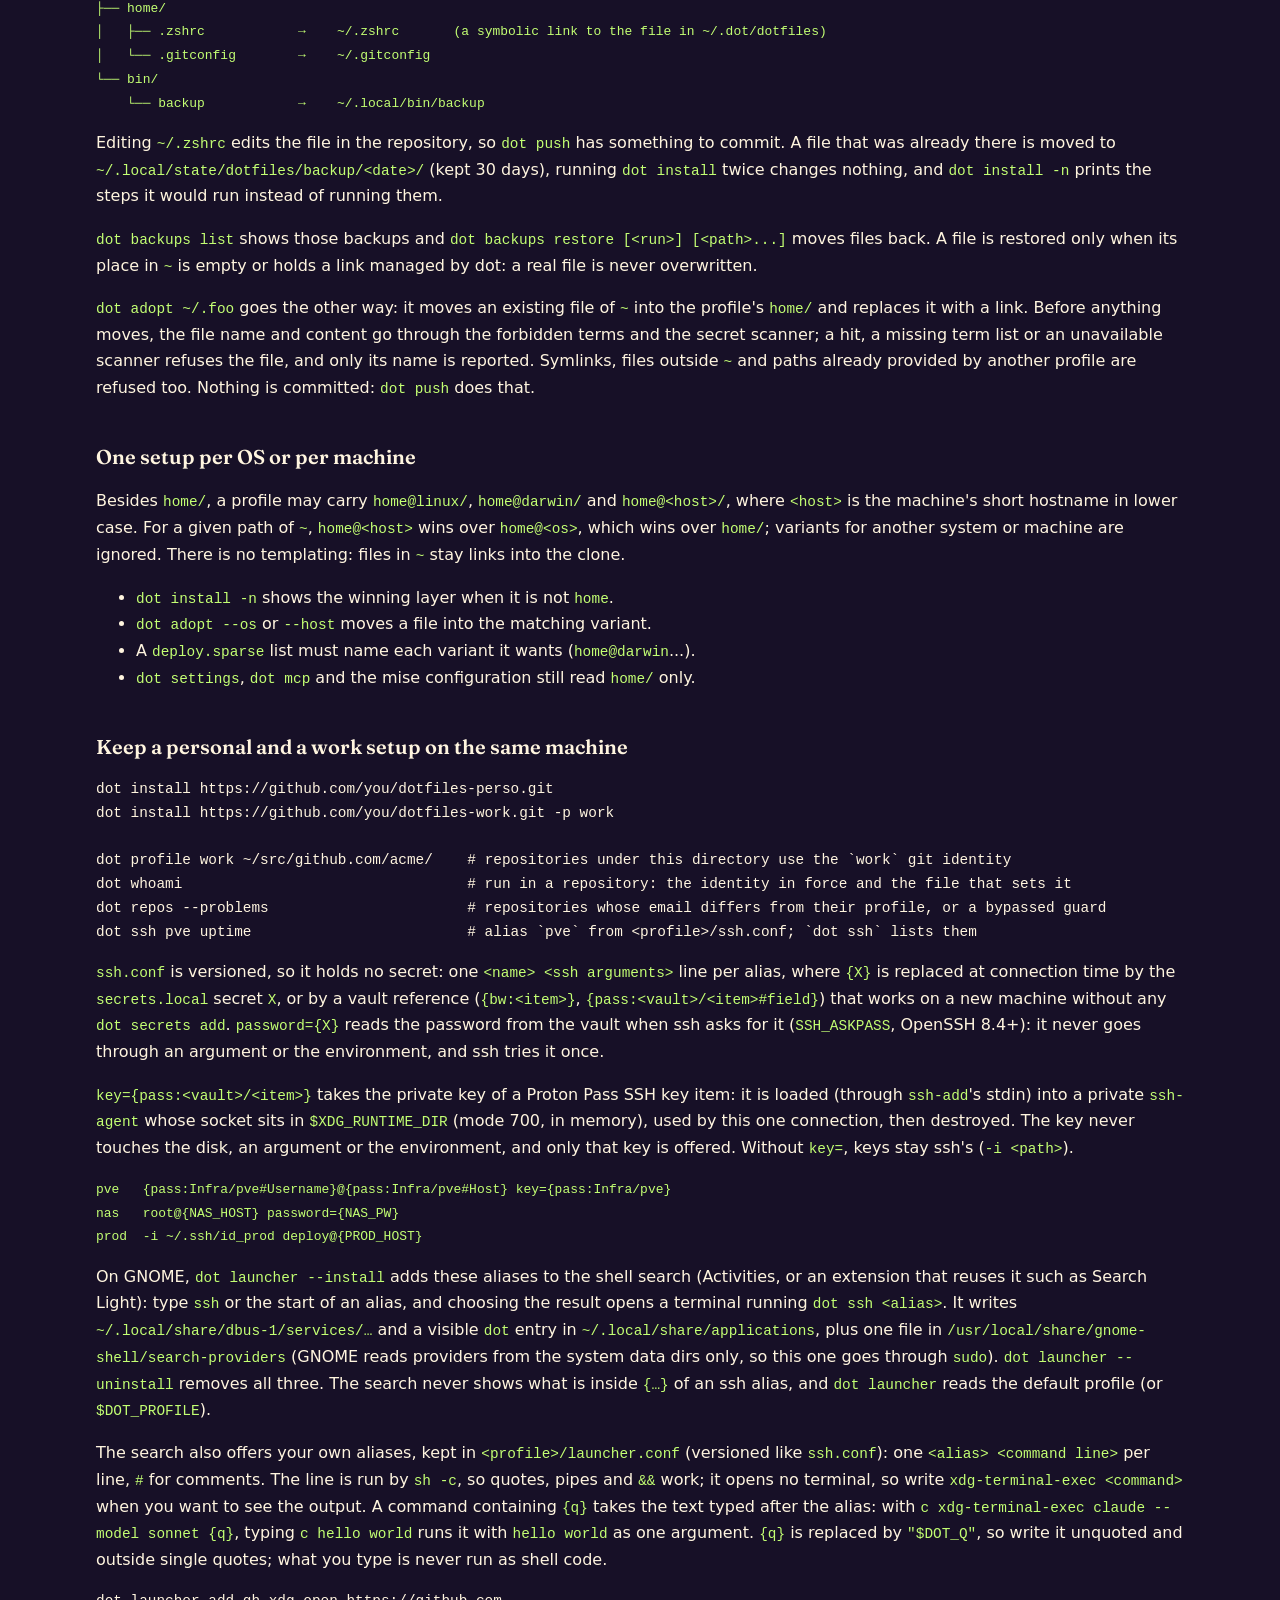
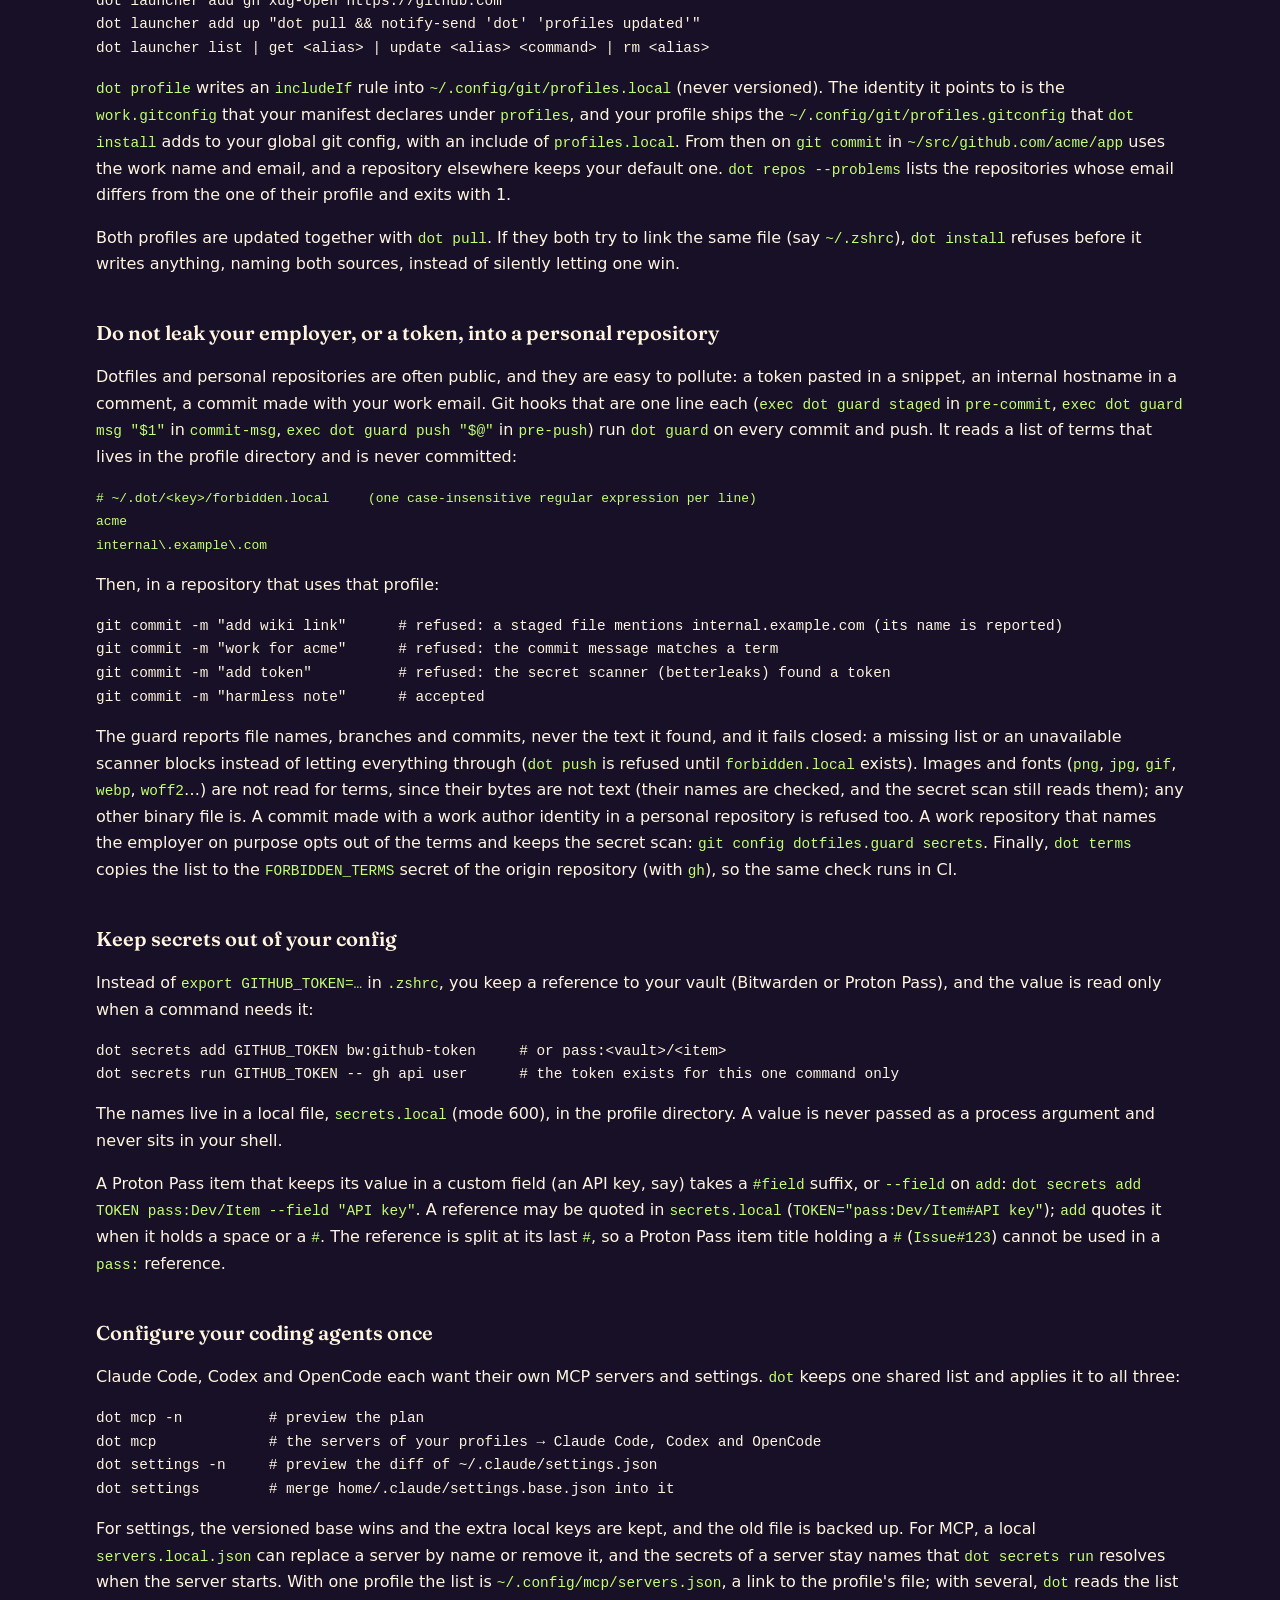
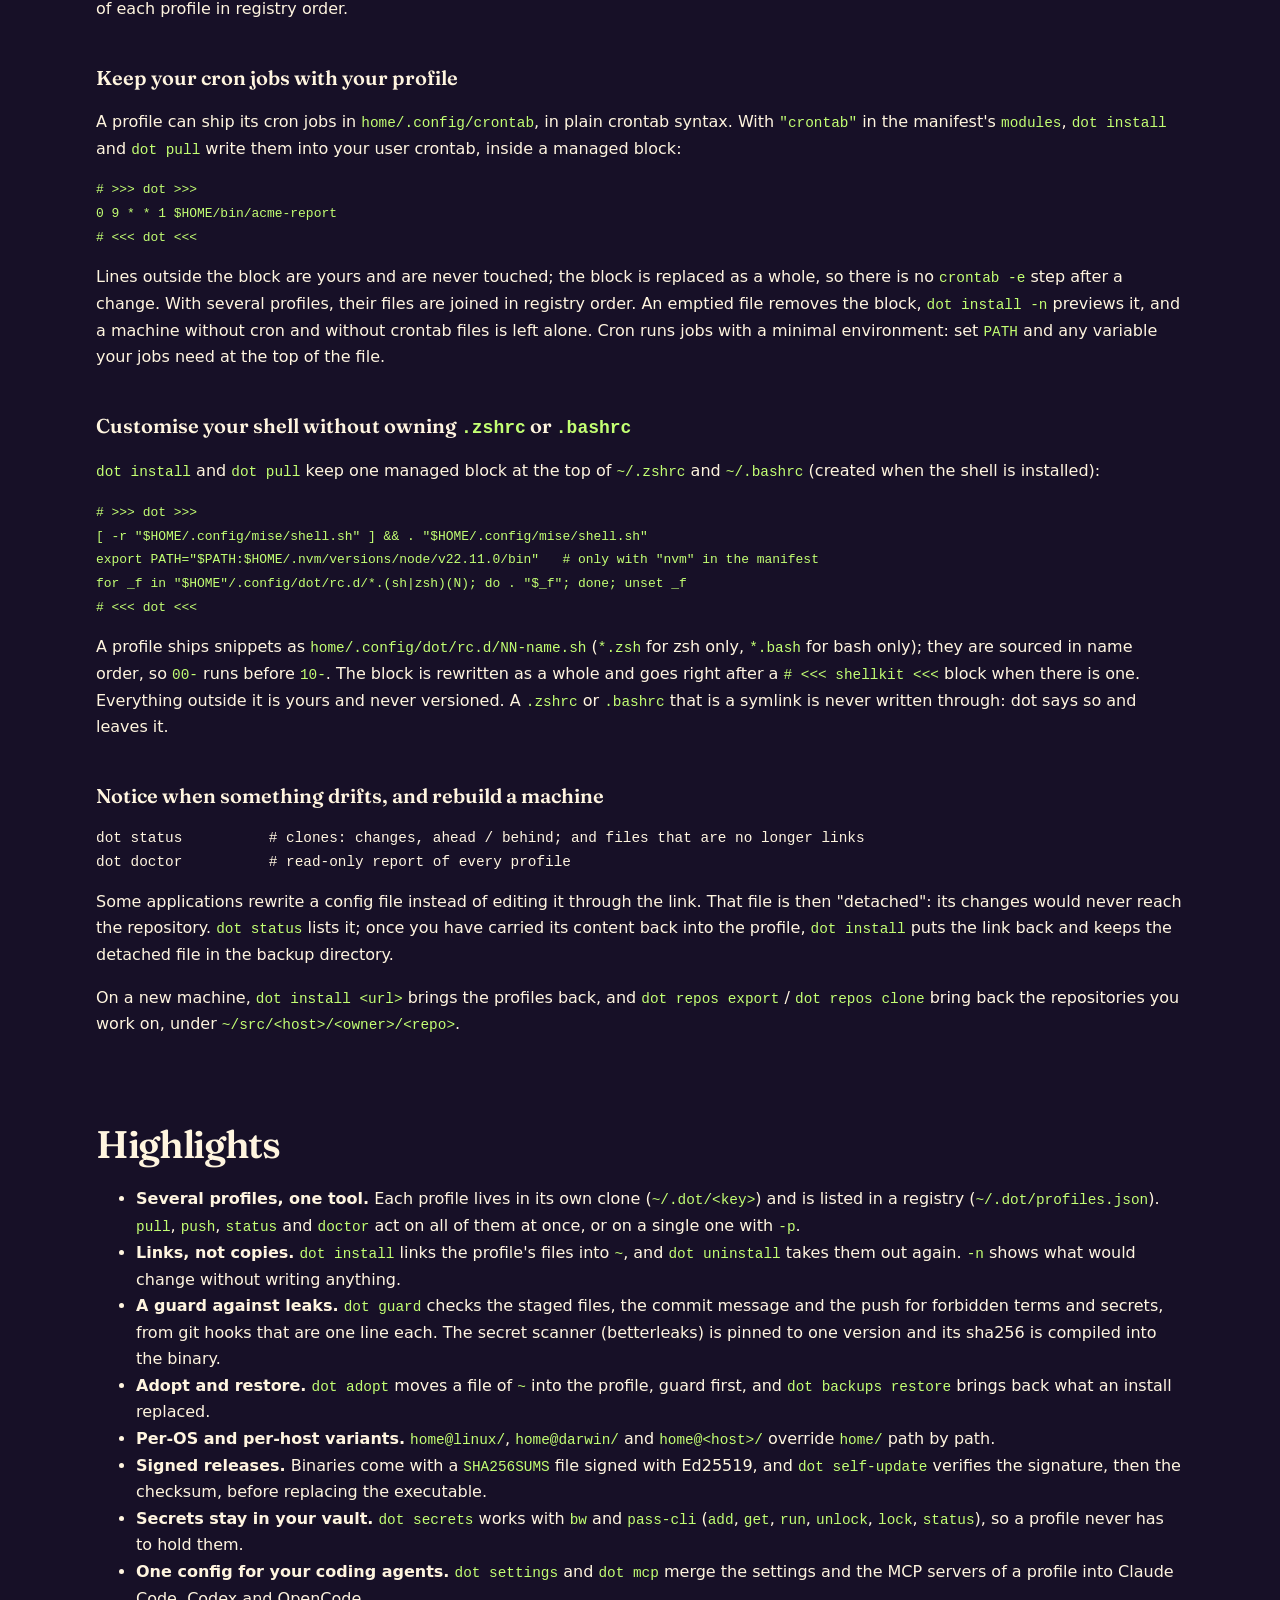
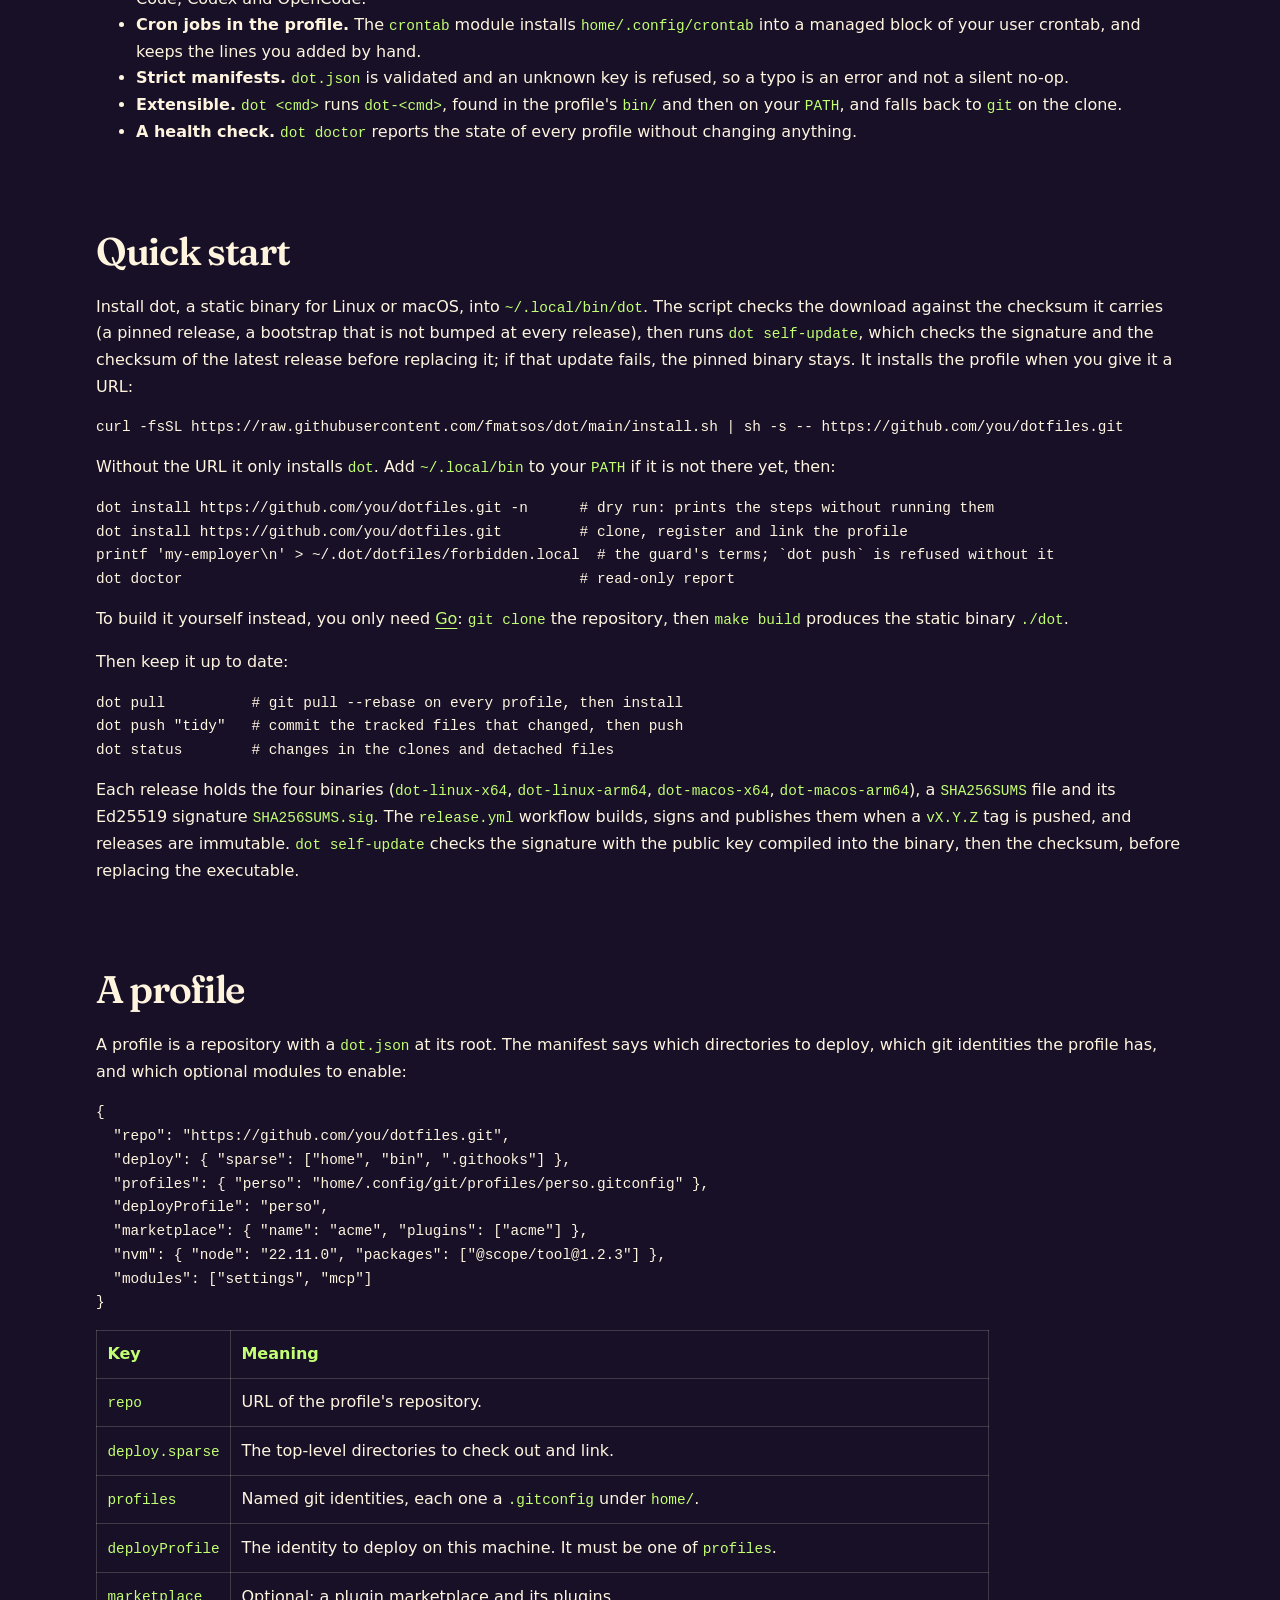
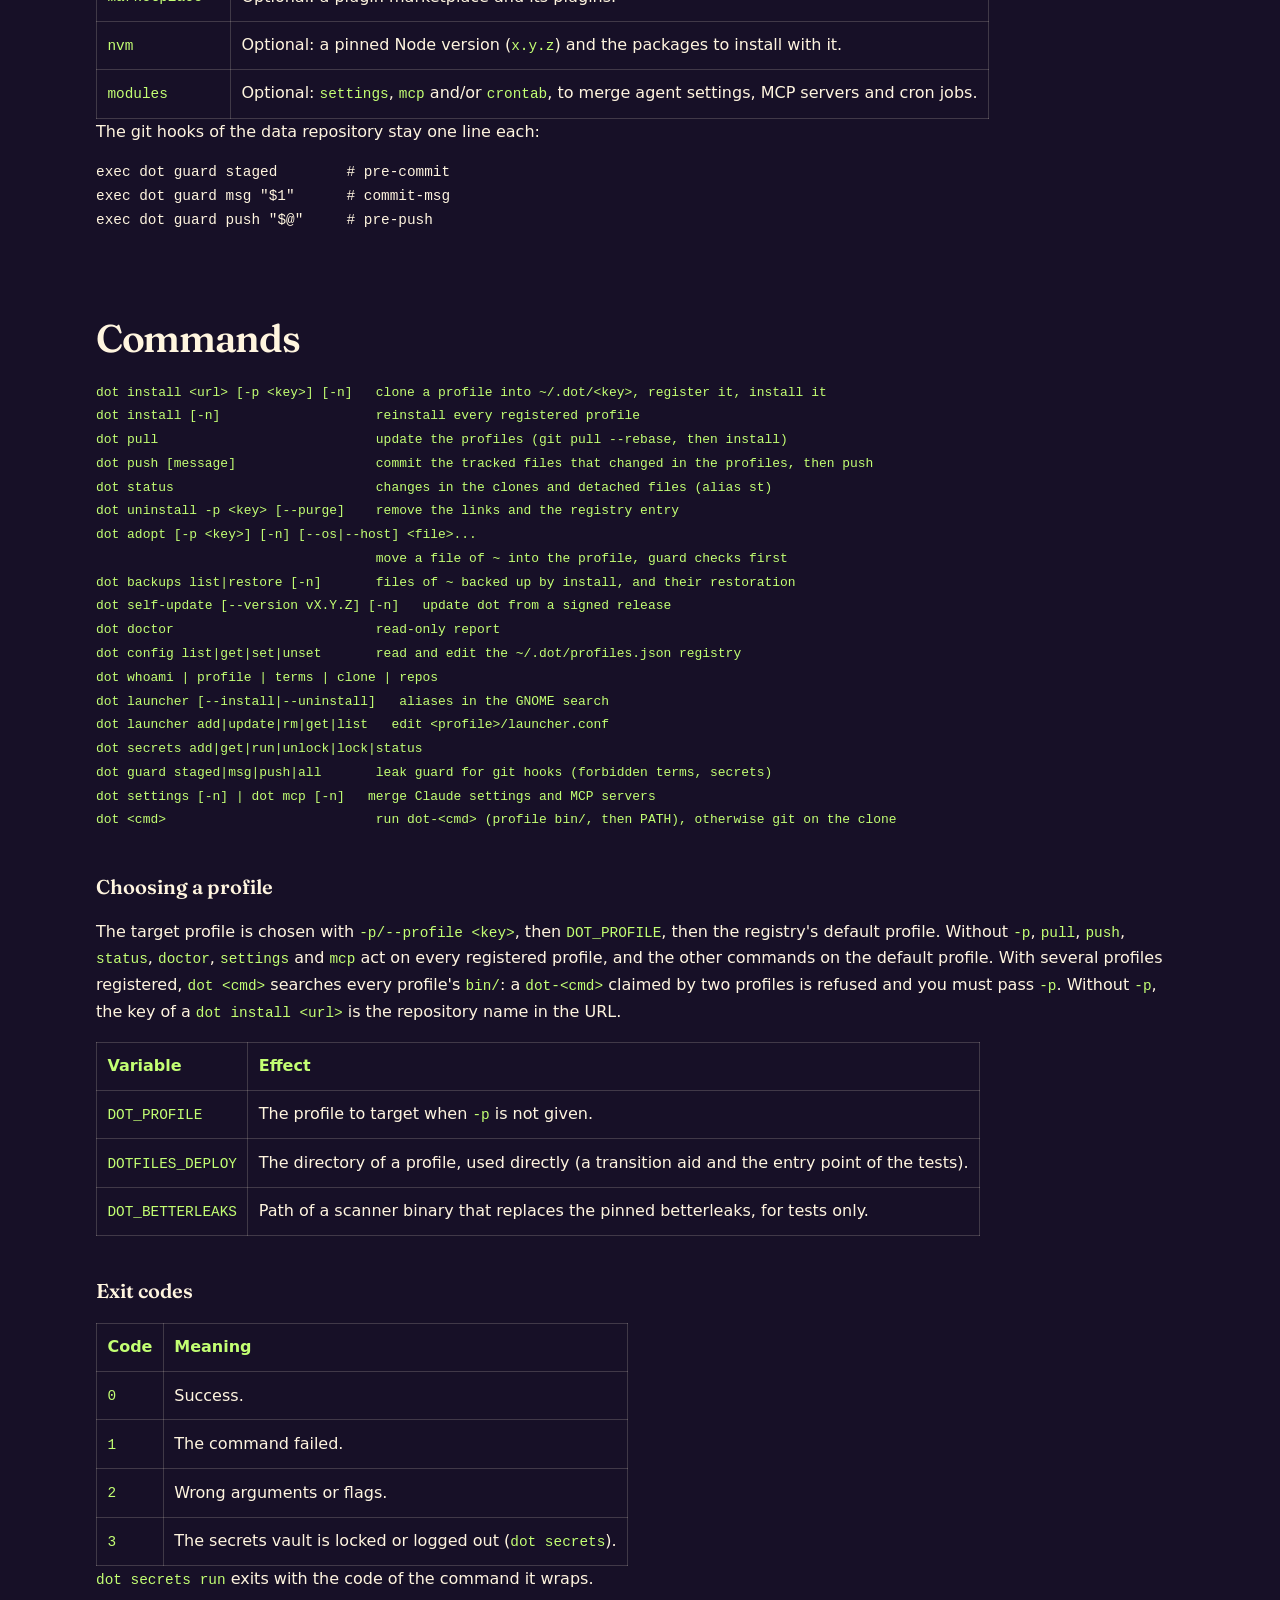
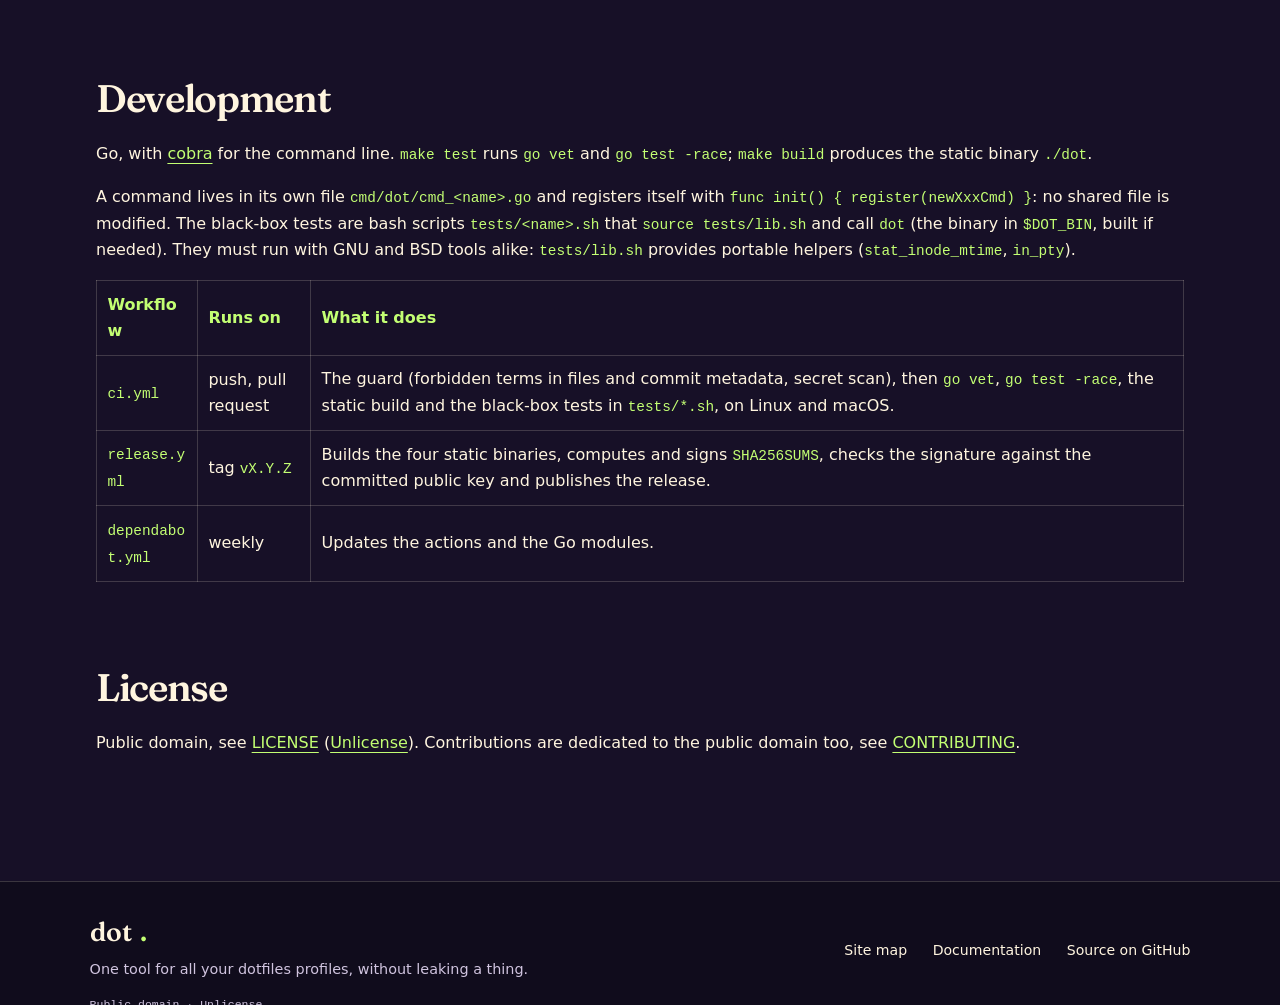
==== commit 61cfdb32: "docs: rebuild from main@befb2c2" ====
--- a/docs/index.html
+++ b/docs/index.html
@@ -302,7 +302,10 @@
 profile (or <code>$DOT_PROFILE</code>).</p>
 <p>The search also offers your own aliases, kept in <code>&lt;profile&gt;/launcher.conf</code> (versioned like <code>ssh.conf</code>): one
 <code>&lt;alias&gt; &lt;command line&gt;</code> per line, <code>#</code> for comments. The line is run by <code>sh -c</code>, so quotes, pipes and <code>&amp;&amp;</code> work;
-it opens no terminal, so write <code>xdg-terminal-exec &lt;command&gt;</code> when you want to see the output.</p>
+it opens no terminal, so write <code>xdg-terminal-exec &lt;command&gt;</code> when you want to see the output.
+A command containing <code>{q}</code> takes the text typed after the alias: with <code>c xdg-terminal-exec claude --model sonnet {q}</code>,
+typing <code>c hello world</code> runs it with <code>hello world</code> as one argument. <code>{q}</code> is replaced by <code>"$DOT_Q"</code>, so write it
+unquoted and outside single quotes; what you type is never run as shell code.</p>
 <div class="highlight highlight-source-shell"><pre>dot launcher add gh xdg-open https://github.com
 dot launcher add up <span class="pl-s"><span class="pl-pds">"</span>dot pull &amp;&amp; notify-send 'dot' 'profiles updated'<span class="pl-pds">"</span></span>
 dot launcher list <span class="pl-k">|</span> get <span class="pl-k">&lt;</span>alias<span class="pl-k">&gt;</span> <span class="pl-k">|</span> update <span class="pl-k">&lt;</span>alias<span class="pl-k">&gt;</span> <span class="pl-k">&lt;</span>command<span class="pl-k">&gt;</span> <span class="pl-k">|</span> rm <span class="pl-k">&lt;</span>alias<span class="pl-k">&gt;</span></pre></div>
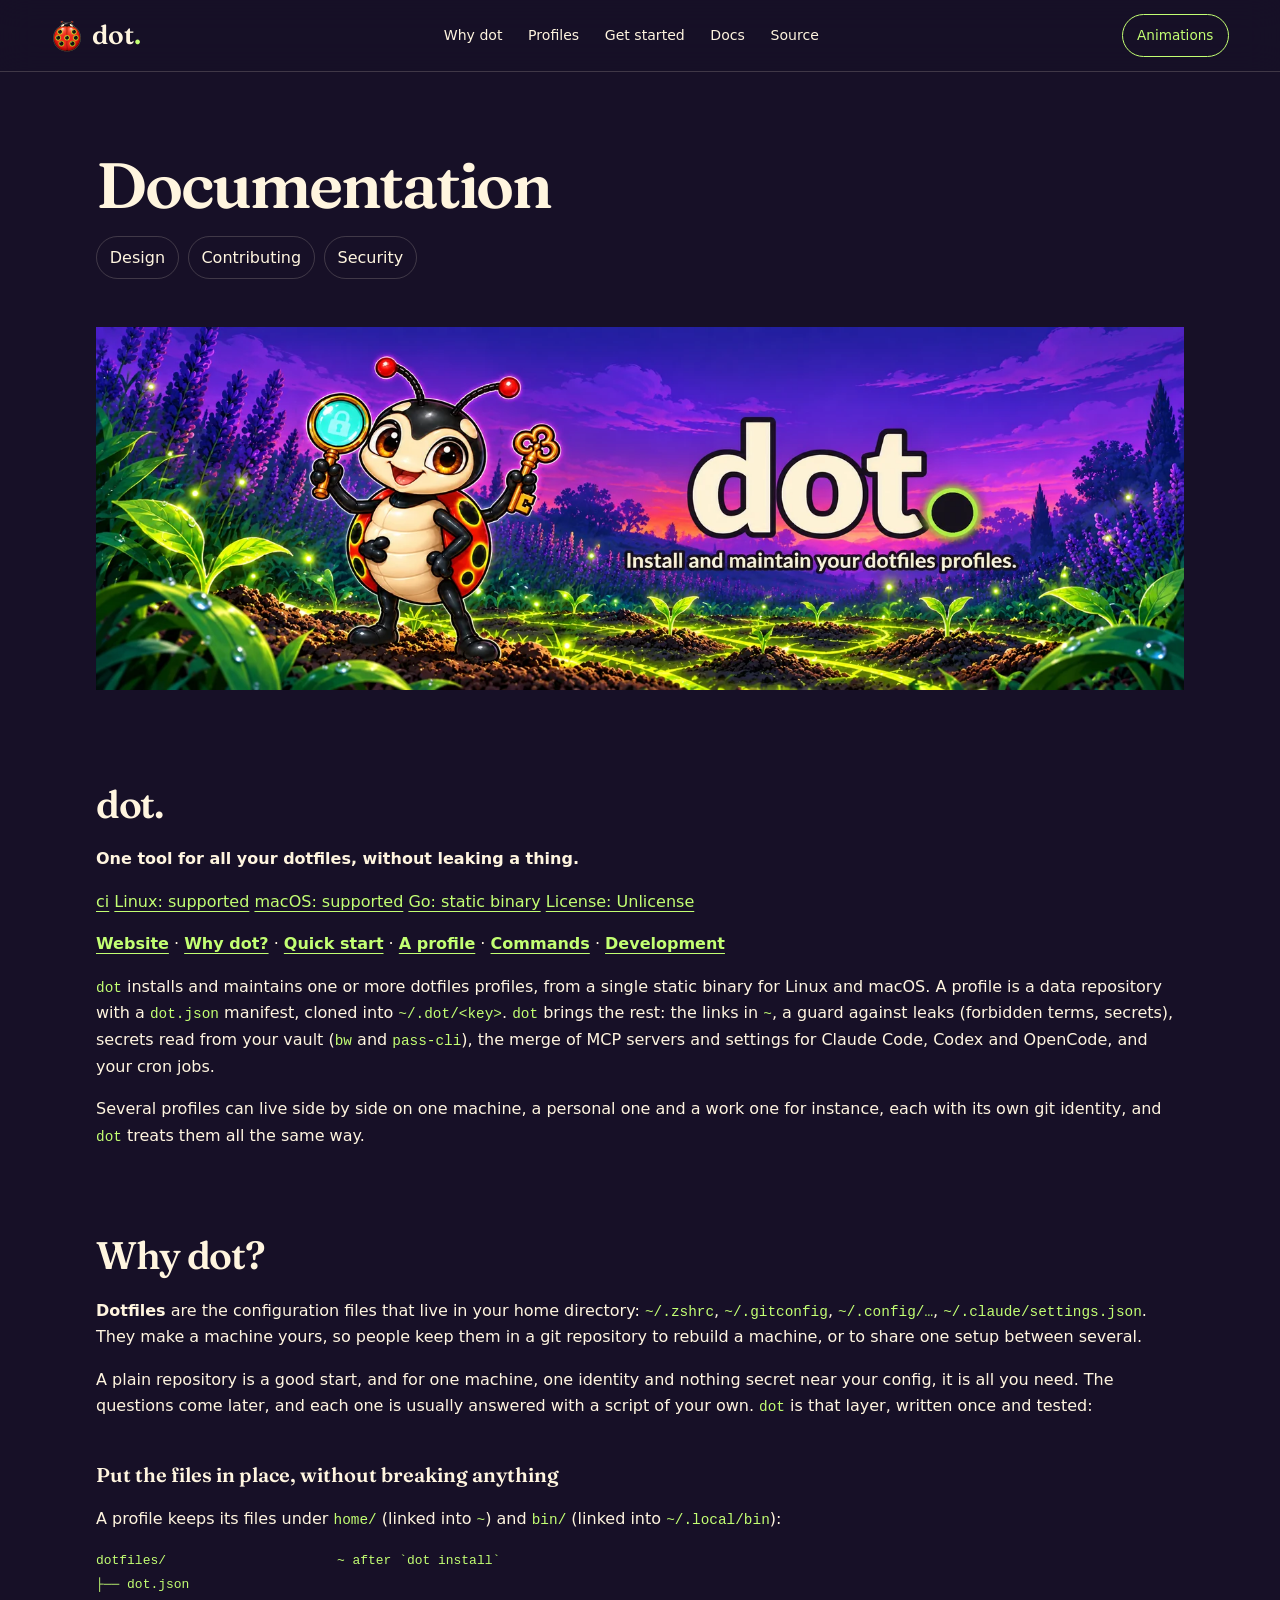
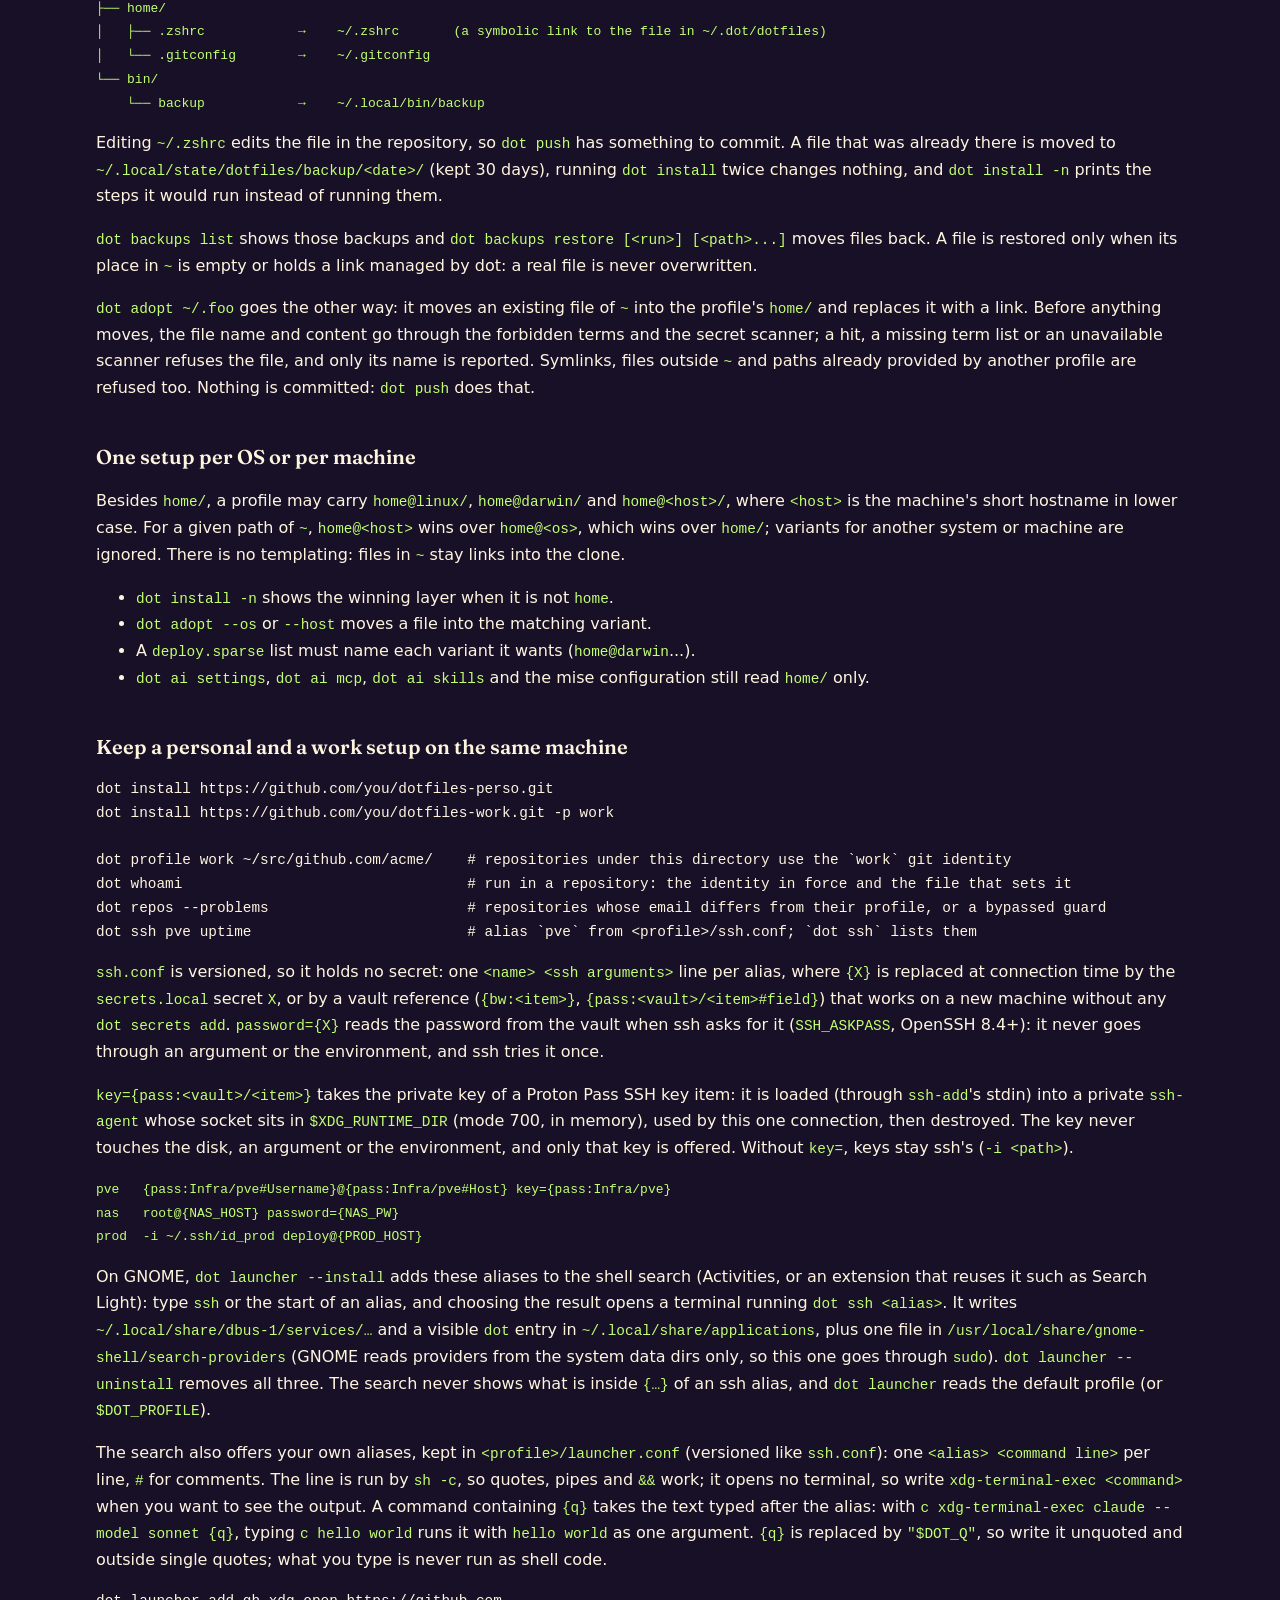
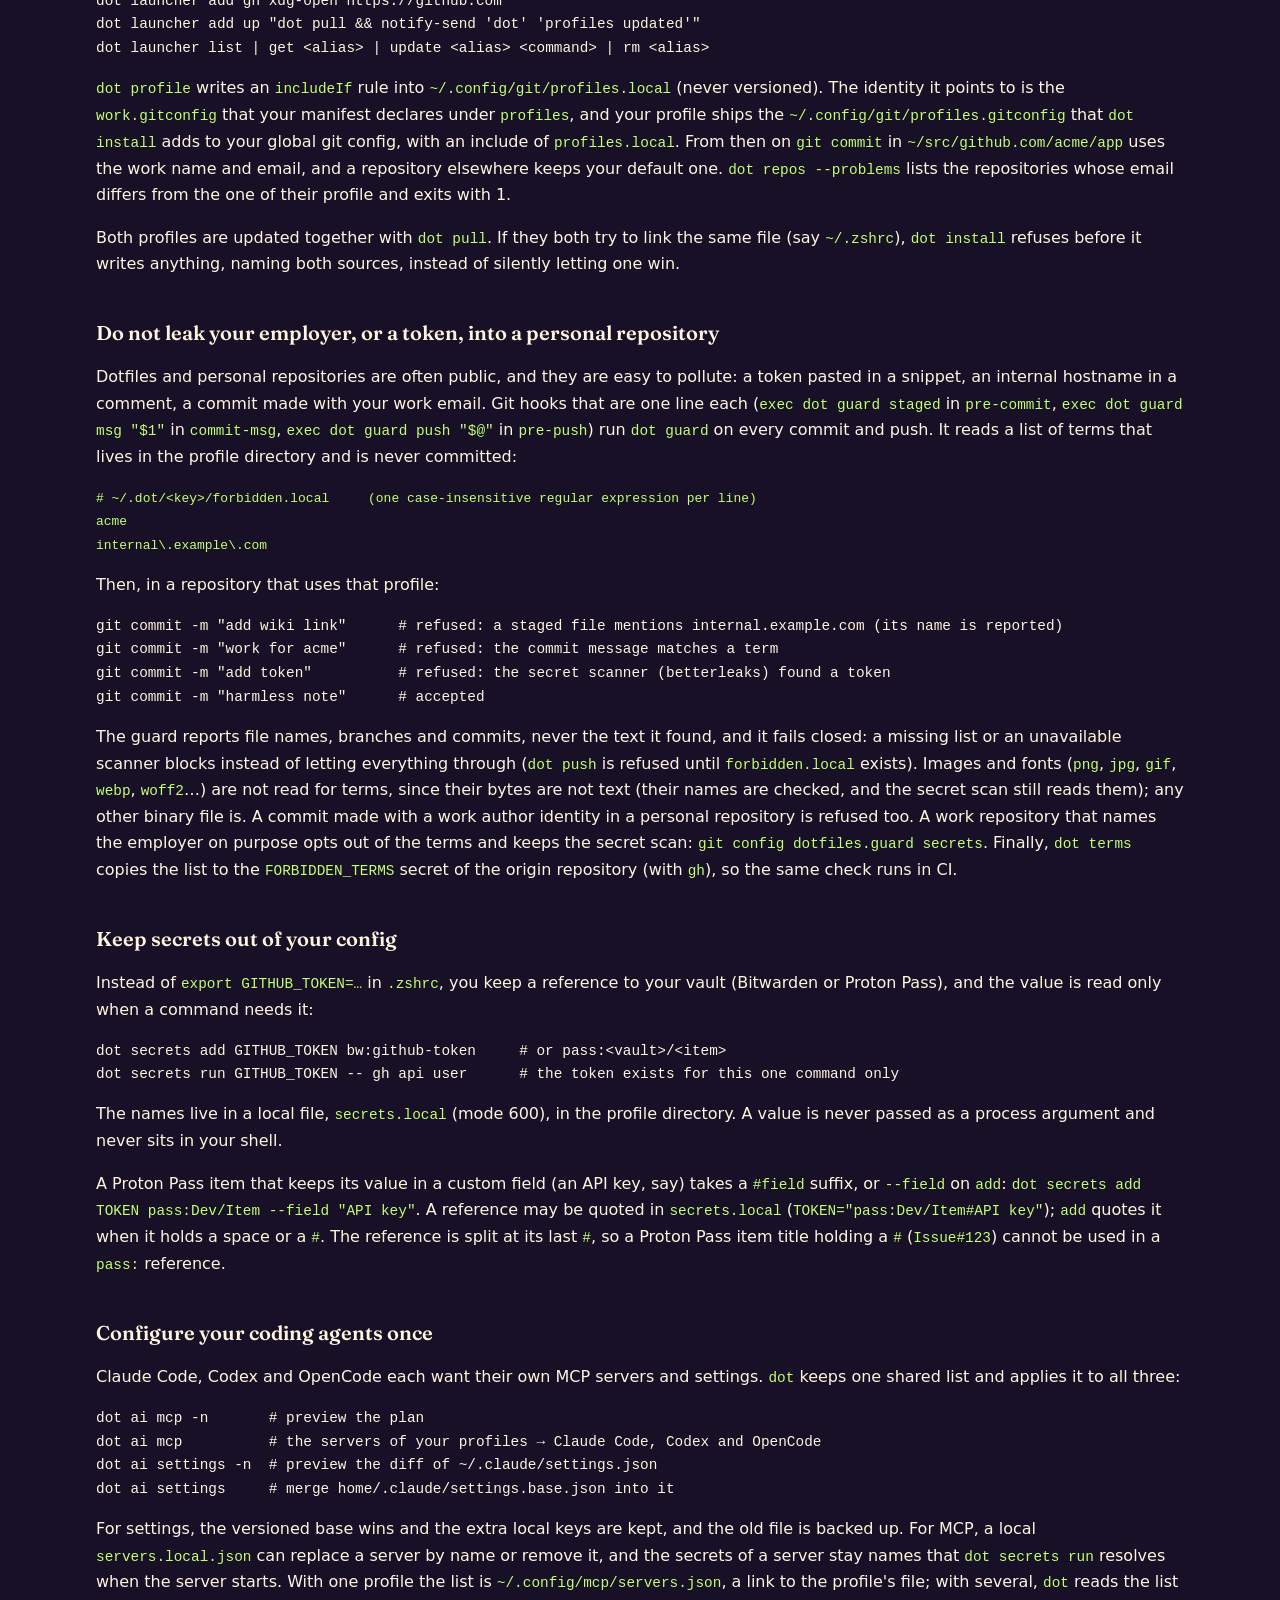
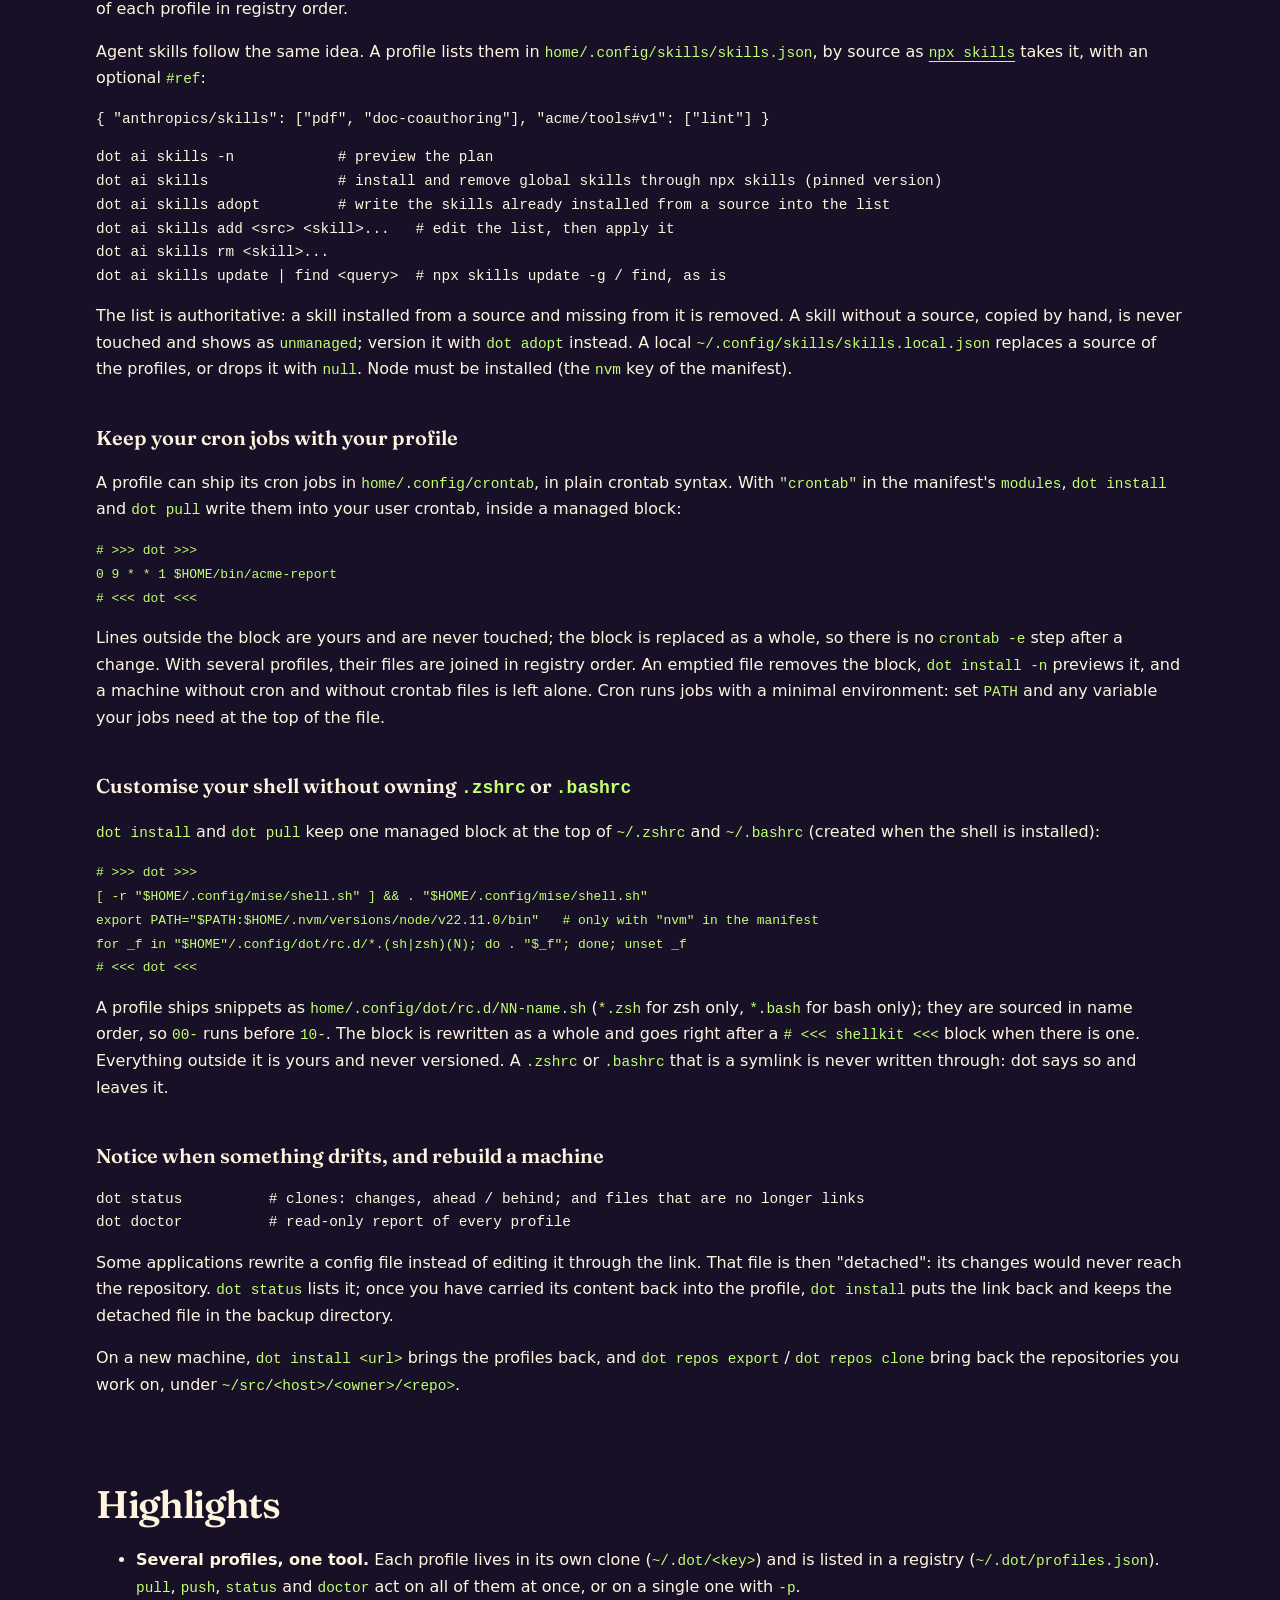
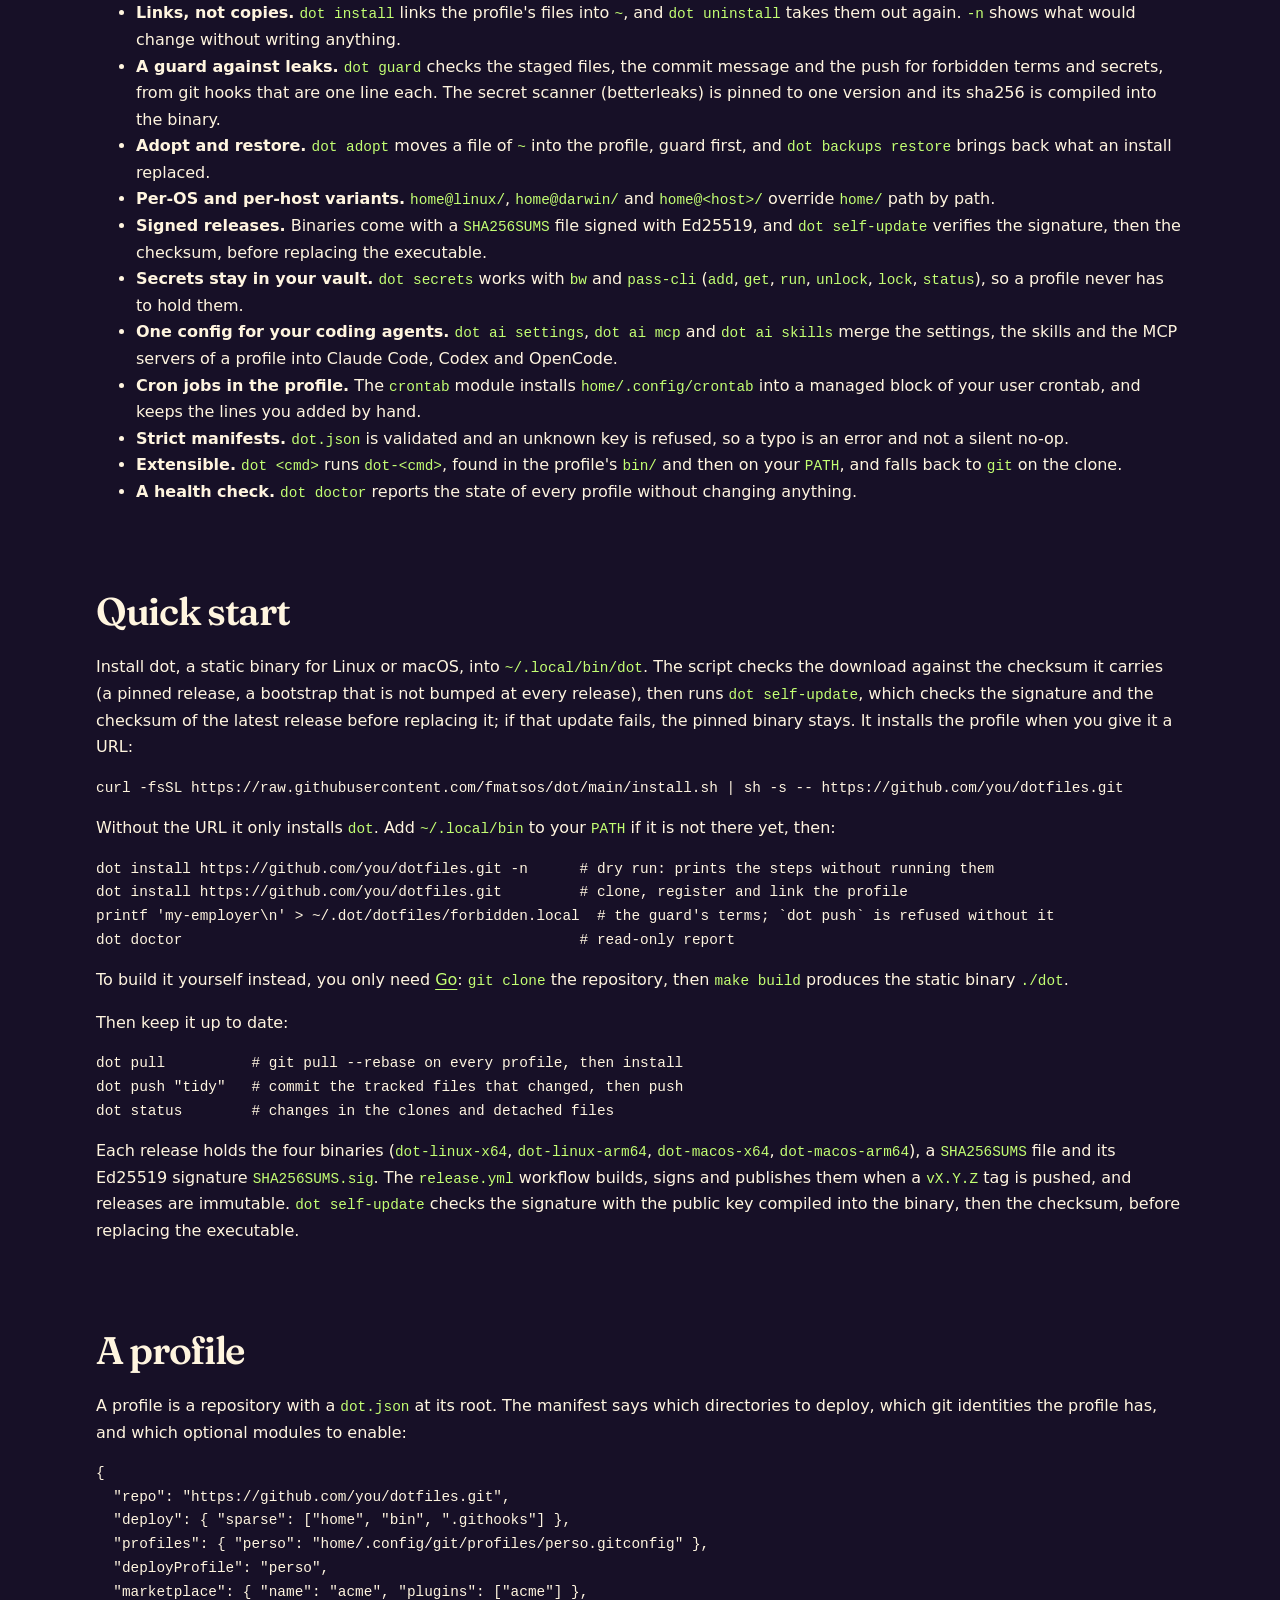
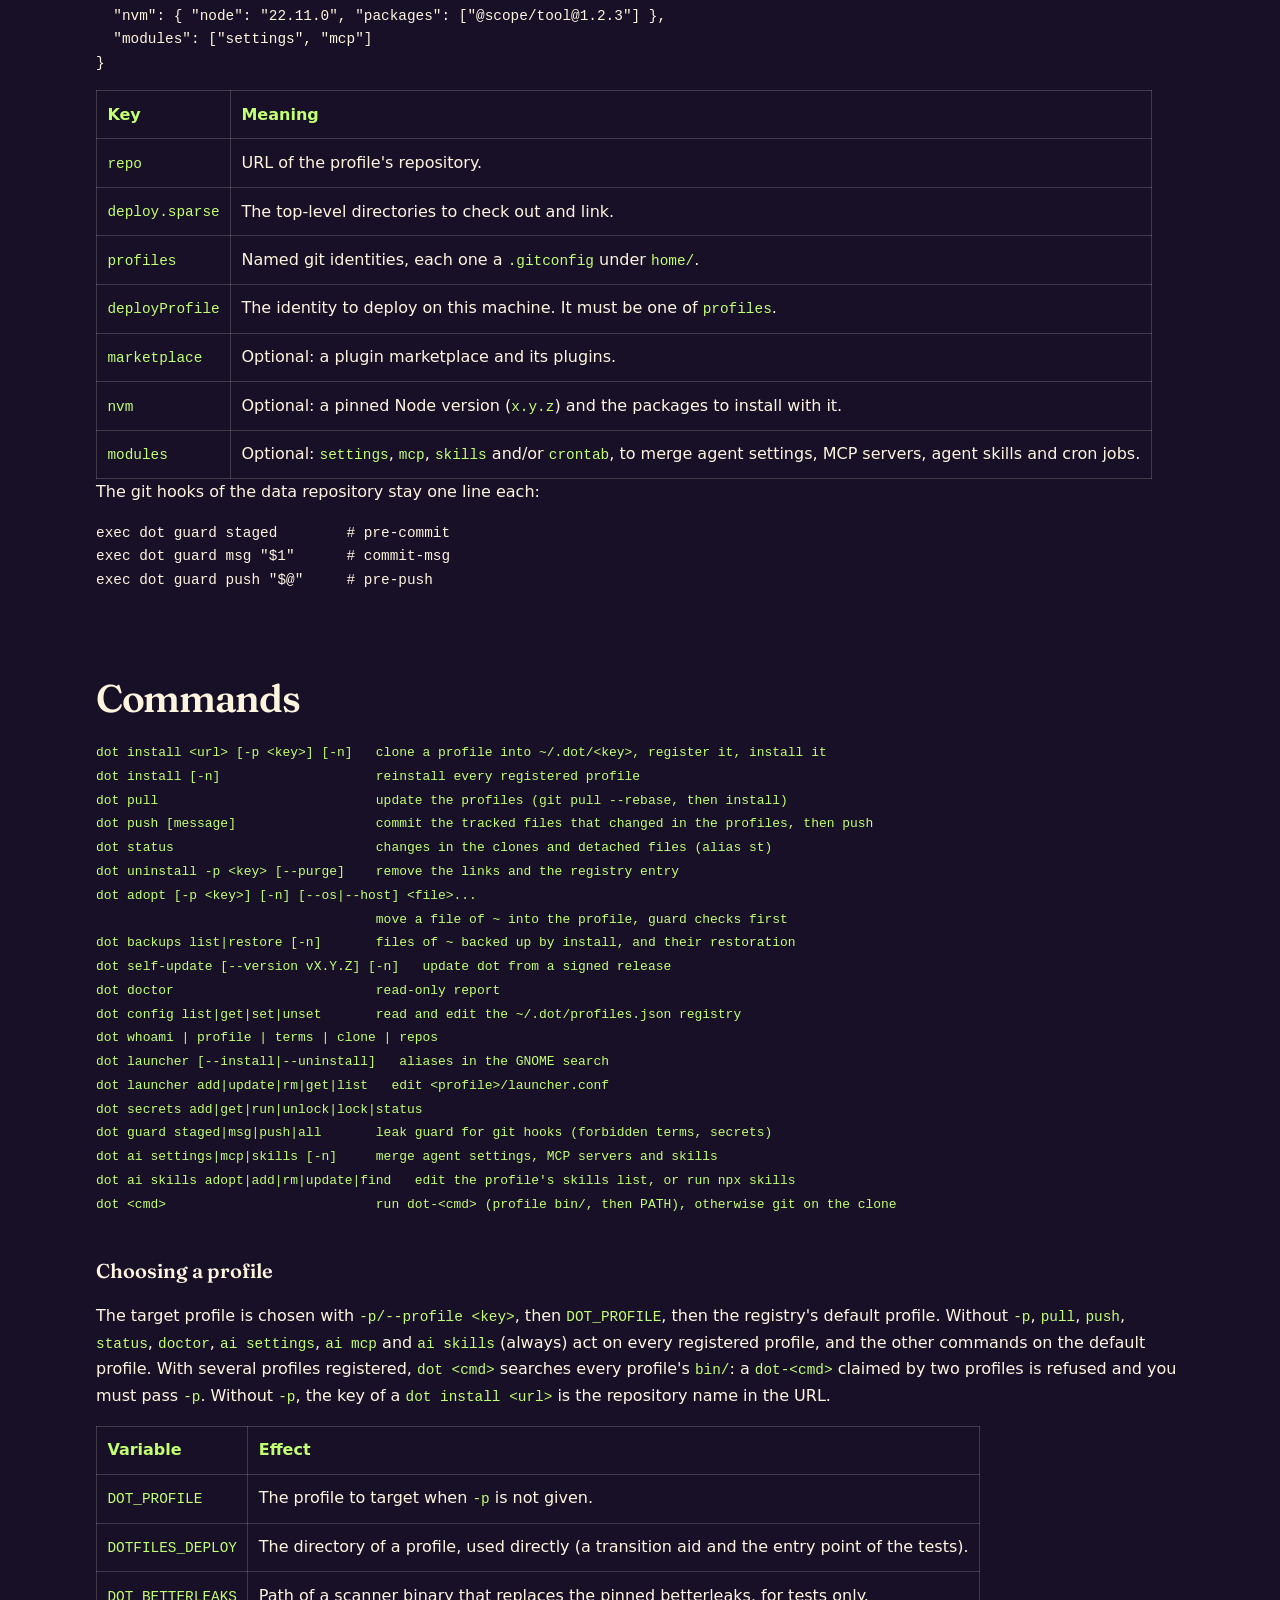
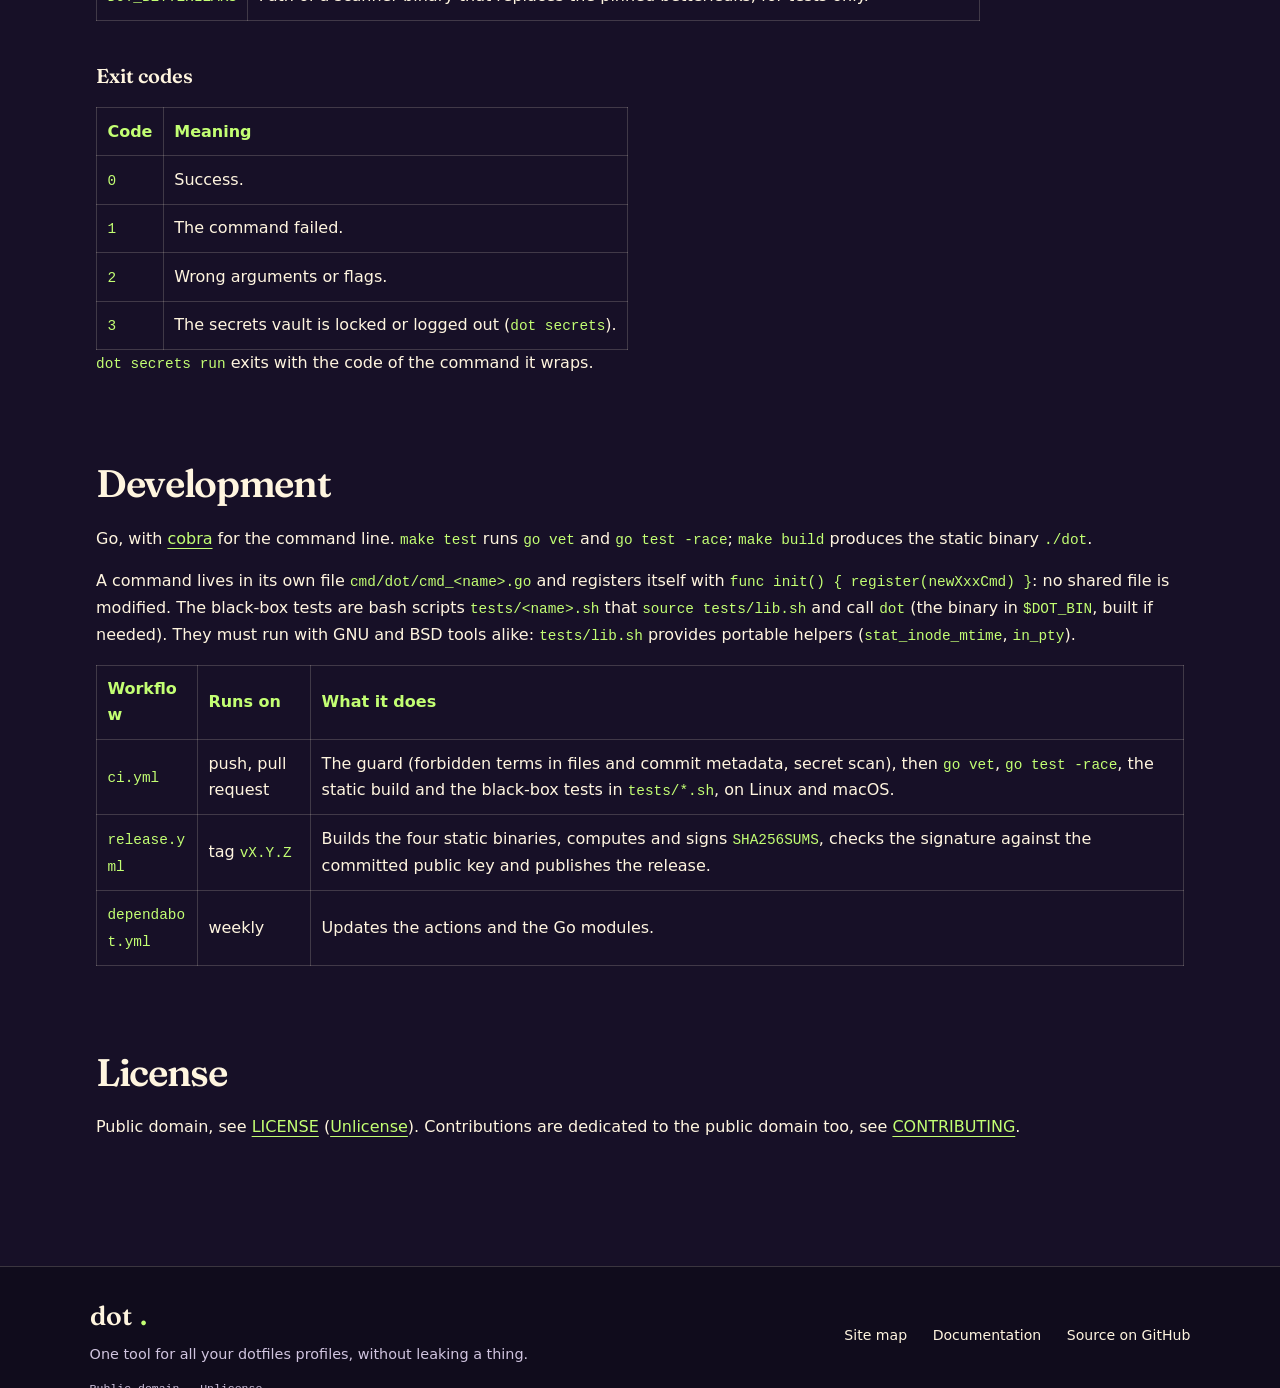
==== commit f4222679: "docs: rebuild from main@034aaff" ====
--- a/docs/index.html
+++ b/docs/index.html
@@ -270,7 +270,7 @@
 <code>dot adopt --os</code> or <code>--host</code> moves a file into the matching variant.</li>
 <li>A <code>deploy.sparse</code> list must name each variant it wants (<code>home@darwin</code>...).</li>
 <li>
-<code>dot settings</code>, <code>dot mcp</code> and the mise configuration still read <code>home/</code> only.</li>
+<code>dot ai settings</code>, <code>dot ai mcp</code>, <code>dot ai skills</code> and the mise configuration still read <code>home/</code> only.</li>
 </ul>
 <h3 id="keep-a-personal-and-a-work-setup-on-the-same-machine">Keep a personal and a work setup on the same machine</h3>
 <div class="highlight highlight-source-shell"><pre>dot install https://github.com/you/dotfiles-perso.git
@@ -356,15 +356,28 @@
 <h3 id="configure-your-coding-agents-once">Configure your coding agents once</h3>
 <p>Claude Code, Codex and OpenCode each want their own MCP servers and settings. <code>dot</code> keeps one
 shared list and applies it to all three:</p>
-<div class="highlight highlight-source-shell"><pre>dot mcp -n          <span class="pl-c"><span class="pl-c">#</span> preview the plan</span>
-dot mcp             <span class="pl-c"><span class="pl-c">#</span> the servers of your profiles → Claude Code, Codex and OpenCode</span>
-dot settings -n     <span class="pl-c"><span class="pl-c">#</span> preview the diff of ~/.claude/settings.json</span>
-dot settings        <span class="pl-c"><span class="pl-c">#</span> merge home/.claude/settings.base.json into it</span></pre></div>
+<div class="highlight highlight-source-shell"><pre>dot ai mcp -n       <span class="pl-c"><span class="pl-c">#</span> preview the plan</span>
+dot ai mcp          <span class="pl-c"><span class="pl-c">#</span> the servers of your profiles → Claude Code, Codex and OpenCode</span>
+dot ai settings -n  <span class="pl-c"><span class="pl-c">#</span> preview the diff of ~/.claude/settings.json</span>
+dot ai settings     <span class="pl-c"><span class="pl-c">#</span> merge home/.claude/settings.base.json into it</span></pre></div>
 <p>For settings, the versioned base wins and the extra local keys are kept, and the old file is
 backed up. For MCP, a local <code>servers.local.json</code> can replace a server by name or remove it, and
 the secrets of a server stay names that <code>dot secrets run</code> resolves when the server starts. With
 one profile the list is <code>~/.config/mcp/servers.json</code>, a link to the profile's file; with several,
 <code>dot</code> reads the list of each profile in registry order.</p>
+<p>Agent skills follow the same idea. A profile lists them in <code>home/.config/skills/skills.json</code>, by
+source as <a href="https://github.com/vercel-labs/skills"><code>npx skills</code></a> takes it, with an optional <code>#ref</code>:</p>
+<div class="highlight highlight-source-json"><pre>{ <span class="pl-ent">"anthropics/skills"</span>: [<span class="pl-s"><span class="pl-pds">"</span>pdf<span class="pl-pds">"</span></span>, <span class="pl-s"><span class="pl-pds">"</span>doc-coauthoring<span class="pl-pds">"</span></span>], <span class="pl-ent">"acme/tools#v1"</span>: [<span class="pl-s"><span class="pl-pds">"</span>lint<span class="pl-pds">"</span></span>] }</pre></div>
+<div class="highlight highlight-source-shell"><pre>dot ai skills -n            <span class="pl-c"><span class="pl-c">#</span> preview the plan</span>
+dot ai skills               <span class="pl-c"><span class="pl-c">#</span> install and remove global skills through npx skills (pinned version)</span>
+dot ai skills adopt         <span class="pl-c"><span class="pl-c">#</span> write the skills already installed from a source into the list</span>
+dot ai skills add <span class="pl-k">&lt;</span>src<span class="pl-k">&gt;</span> <span class="pl-k">&lt;</span>skill<span class="pl-k">&gt;</span>...   <span class="pl-c"><span class="pl-c">#</span> edit the list, then apply it</span>
+dot ai skills rm <span class="pl-k">&lt;</span>skill<span class="pl-k">&gt;</span>...
+dot ai skills update <span class="pl-k">|</span> find <span class="pl-k">&lt;</span>query<span class="pl-k">&gt;</span>  <span class="pl-c"><span class="pl-c">#</span> npx skills update -g / find, as is</span></pre></div>
+<p>The list is authoritative: a skill installed from a source and missing from it is removed. A skill
+without a source, copied by hand, is never touched and shows as <code>unmanaged</code>; version it with
+<code>dot adopt</code> instead. A local <code>~/.config/skills/skills.local.json</code> replaces a source of the profiles,
+or drops it with <code>null</code>. Node must be installed (the <code>nvm</code> key of the manifest).</p>
 <h3 id="keep-your-cron-jobs-with-your-profile">Keep your cron jobs with your profile</h3>
 <p>A profile can ship its cron jobs in <code>home/.config/crontab</code>, in plain crontab syntax. With
 <code>"crontab"</code> in the manifest's <code>modules</code>, <code>dot install</code> and <code>dot pull</code> write them into your user
@@ -428,7 +441,7 @@
 <strong>Secrets stay in your vault.</strong> <code>dot secrets</code> works with <code>bw</code> and <code>pass-cli</code> (<code>add</code>, <code>get</code>,
 <code>run</code>, <code>unlock</code>, <code>lock</code>, <code>status</code>), so a profile never has to hold them.</li>
 <li>
-<strong>One config for your coding agents.</strong> <code>dot settings</code> and <code>dot mcp</code> merge the settings and the
+<strong>One config for your coding agents.</strong> <code>dot ai settings</code>, <code>dot ai mcp</code> and <code>dot ai skills</code> merge the settings, the skills and the
 MCP servers of a profile into Claude Code, Codex and OpenCode.</li>
 <li>
 <strong>Cron jobs in the profile.</strong> The <code>crontab</code> module installs <code>home/.config/crontab</code> into a
@@ -512,7 +525,7 @@
 </tr>
 <tr>
 <td><code>modules</code></td>
-<td>Optional: <code>settings</code>, <code>mcp</code> and/or <code>crontab</code>, to merge agent settings, MCP servers and cron jobs.</td>
+<td>Optional: <code>settings</code>, <code>mcp</code>, <code>skills</code> and/or <code>crontab</code>, to merge agent settings, MCP servers, agent skills and cron jobs.</td>
 </tr>
 </tbody>
 </table></div>
@@ -538,12 +551,13 @@
 dot launcher add|update|rm|get|list   edit &lt;profile&gt;/launcher.conf
 dot secrets add|get|run|unlock|lock|status
 dot guard staged|msg|push|all       leak guard for git hooks (forbidden terms, secrets)
-dot settings [-n] | dot mcp [-n]   merge Claude settings and MCP servers
+dot ai settings|mcp|skills [-n]     merge agent settings, MCP servers and skills
+dot ai skills adopt|add|rm|update|find   edit the profile's skills list, or run npx skills
 dot &lt;cmd&gt;                           run dot-&lt;cmd&gt; (profile bin/, then PATH), otherwise git on the clone
 </code></pre>
 <h3 id="choosing-a-profile">Choosing a profile</h3>
 <p>The target profile is chosen with <code>-p/--profile &lt;key&gt;</code>, then <code>DOT_PROFILE</code>, then the registry's
-default profile. Without <code>-p</code>, <code>pull</code>, <code>push</code>, <code>status</code>, <code>doctor</code>, <code>settings</code> and <code>mcp</code> act on
+default profile. Without <code>-p</code>, <code>pull</code>, <code>push</code>, <code>status</code>, <code>doctor</code>, <code>ai settings</code>, <code>ai mcp</code> and <code>ai skills</code> (always) act on
 every registered profile, and the other commands on the default profile. With several profiles
 registered, <code>dot &lt;cmd&gt;</code> searches every profile's <code>bin/</code>: a <code>dot-&lt;cmd&gt;</code> claimed by two profiles is
 refused and you must pass <code>-p</code>. Without <code>-p</code>, the key
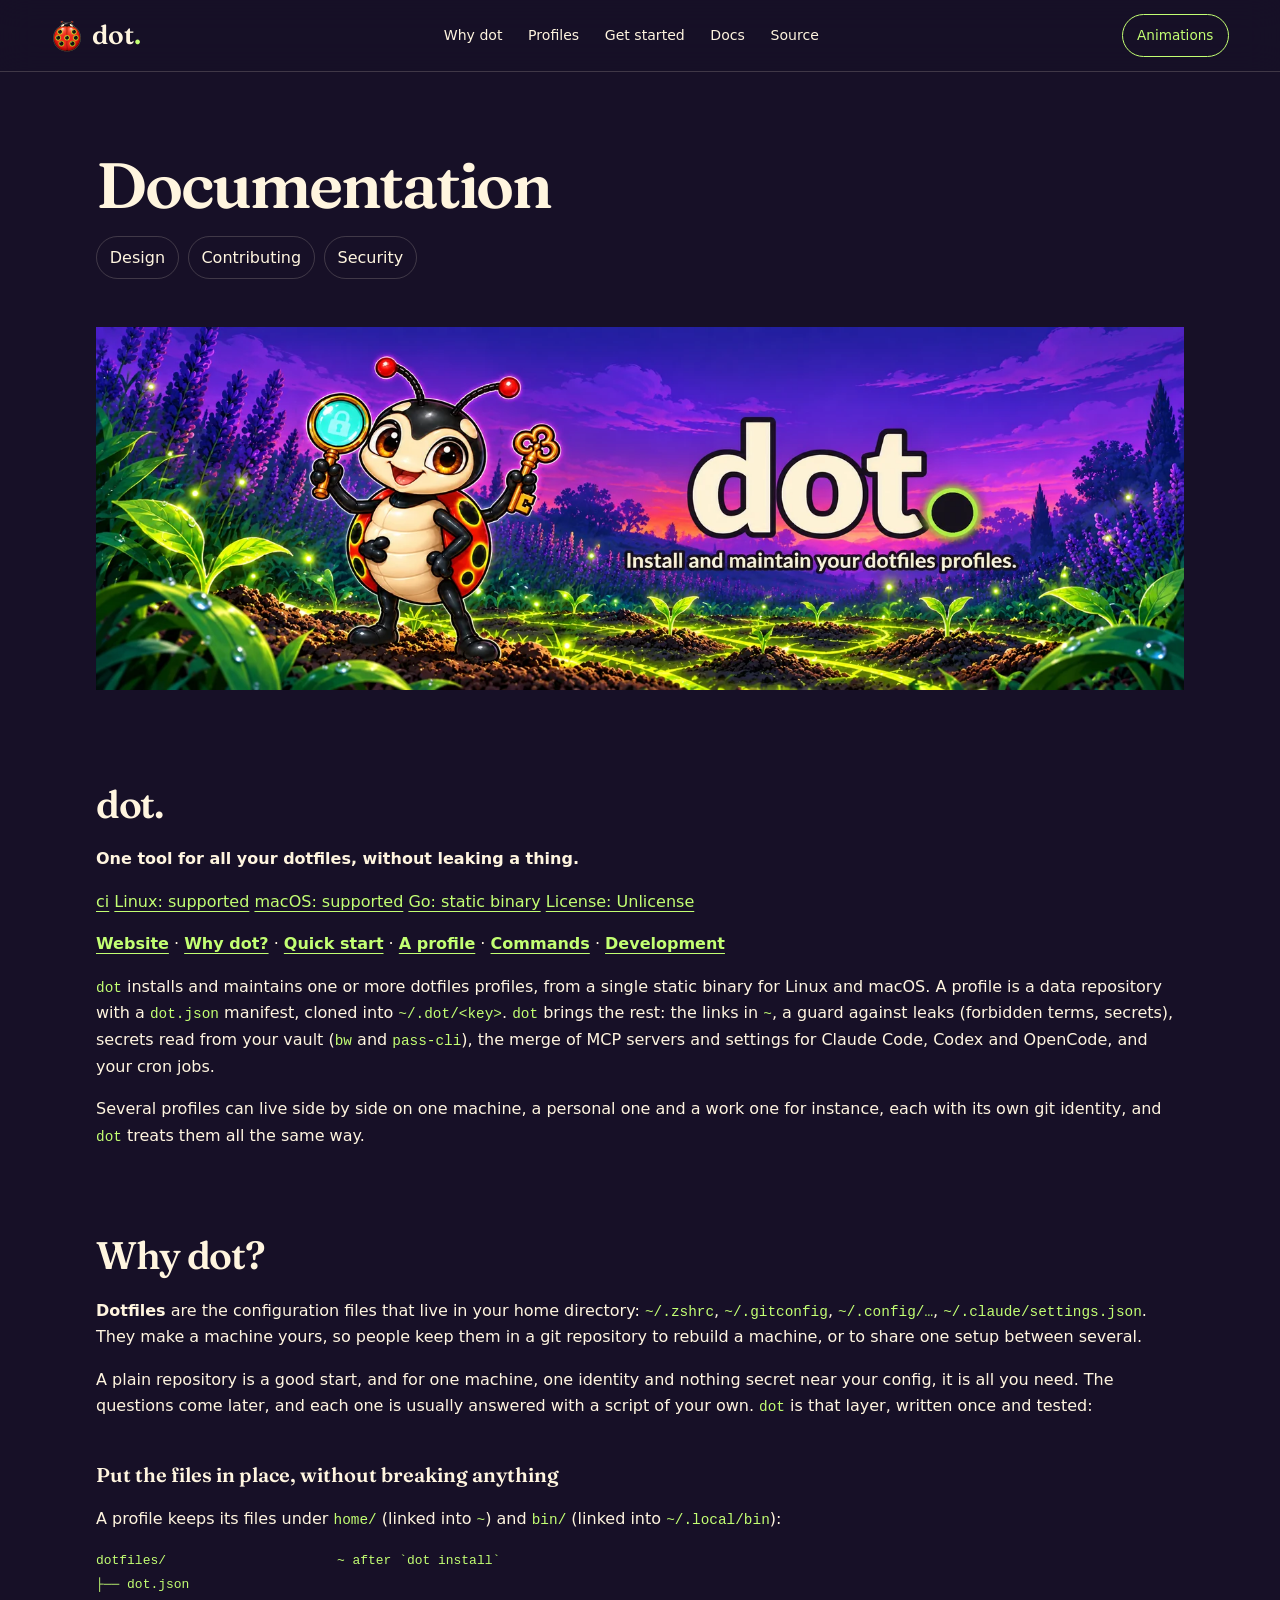
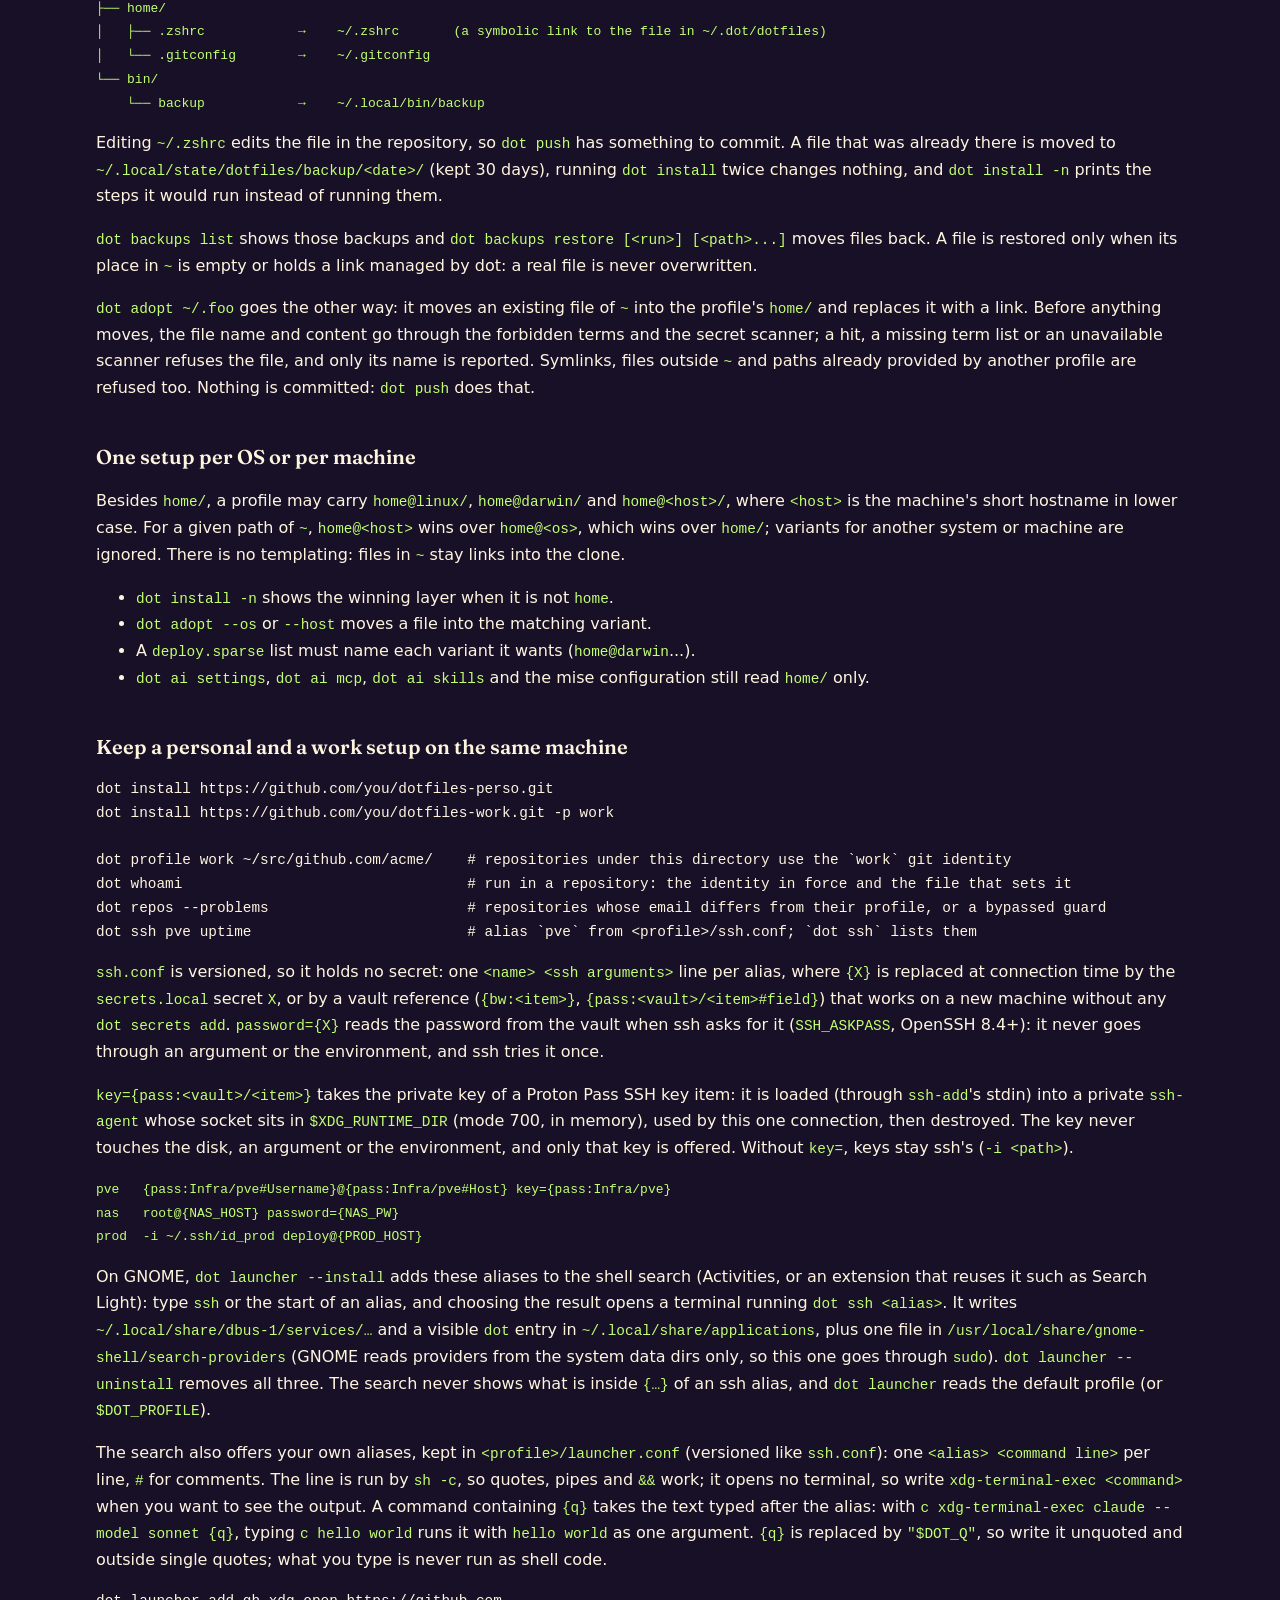
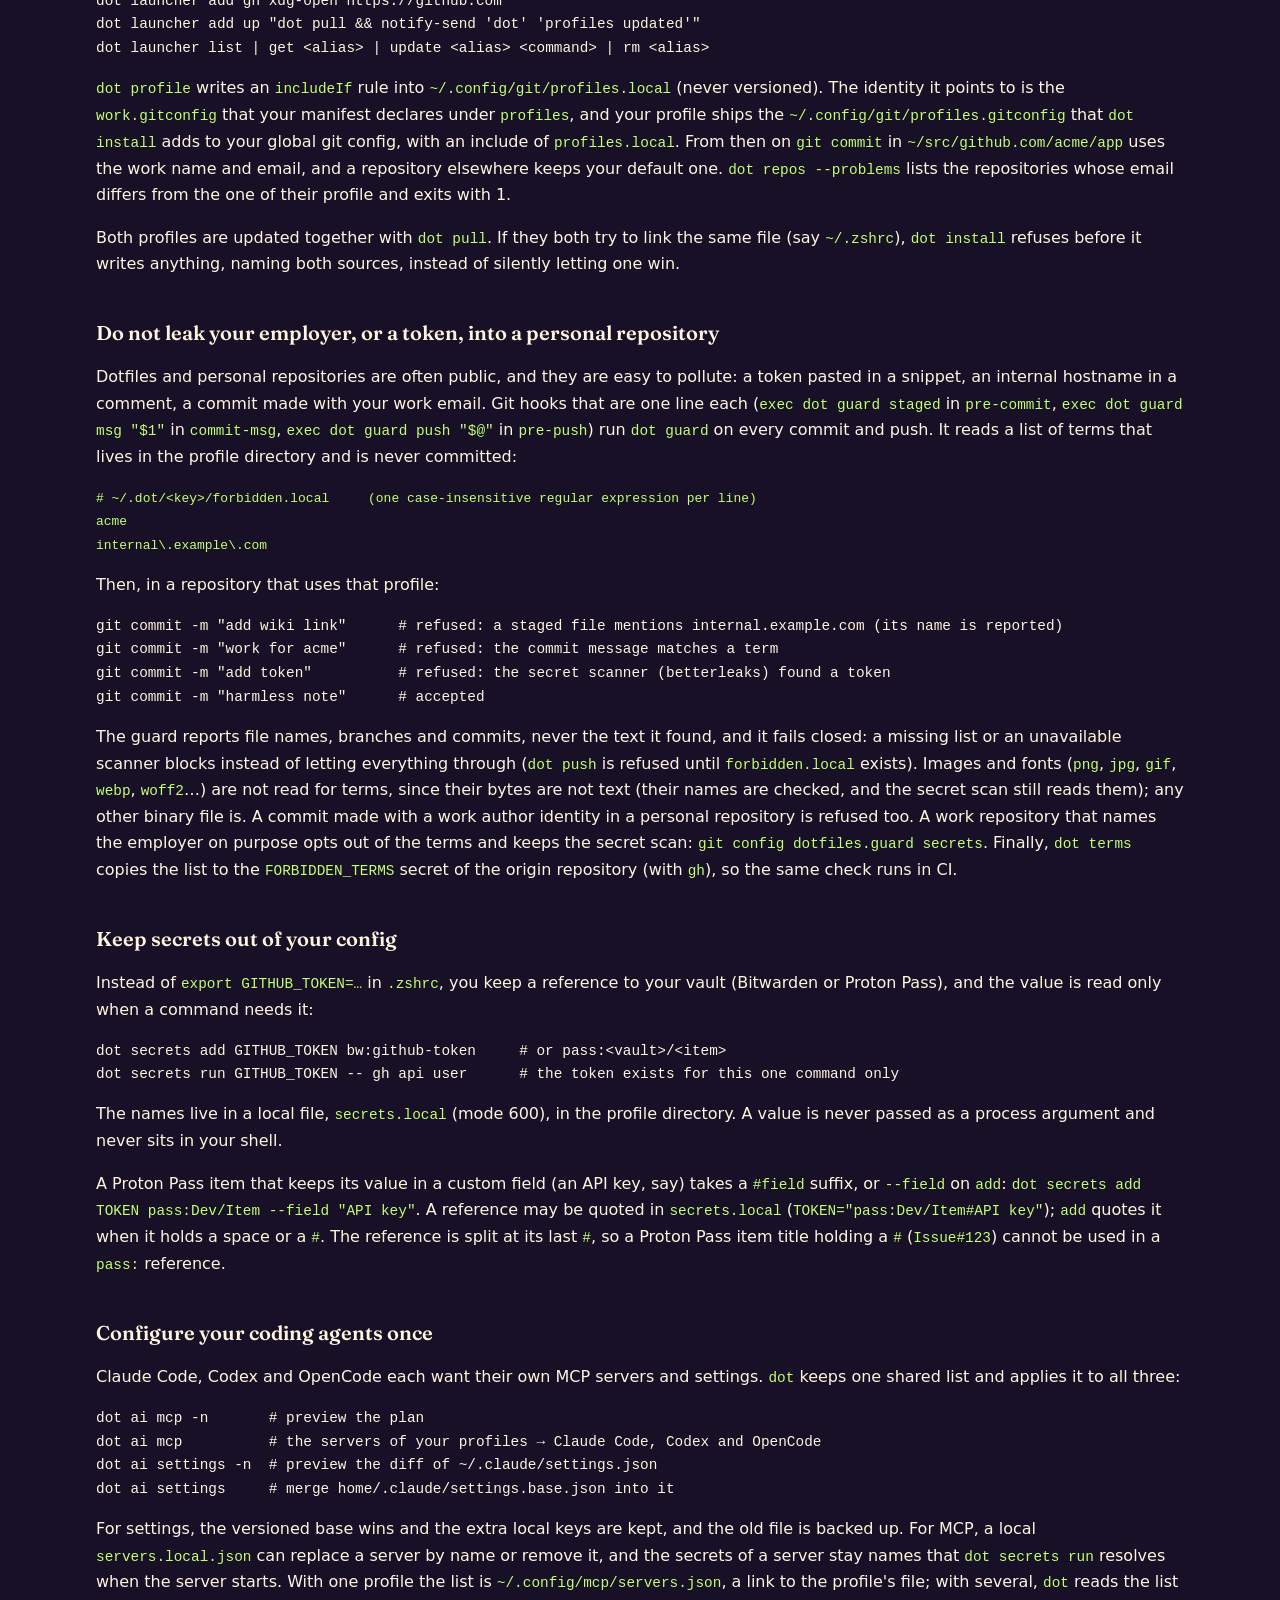
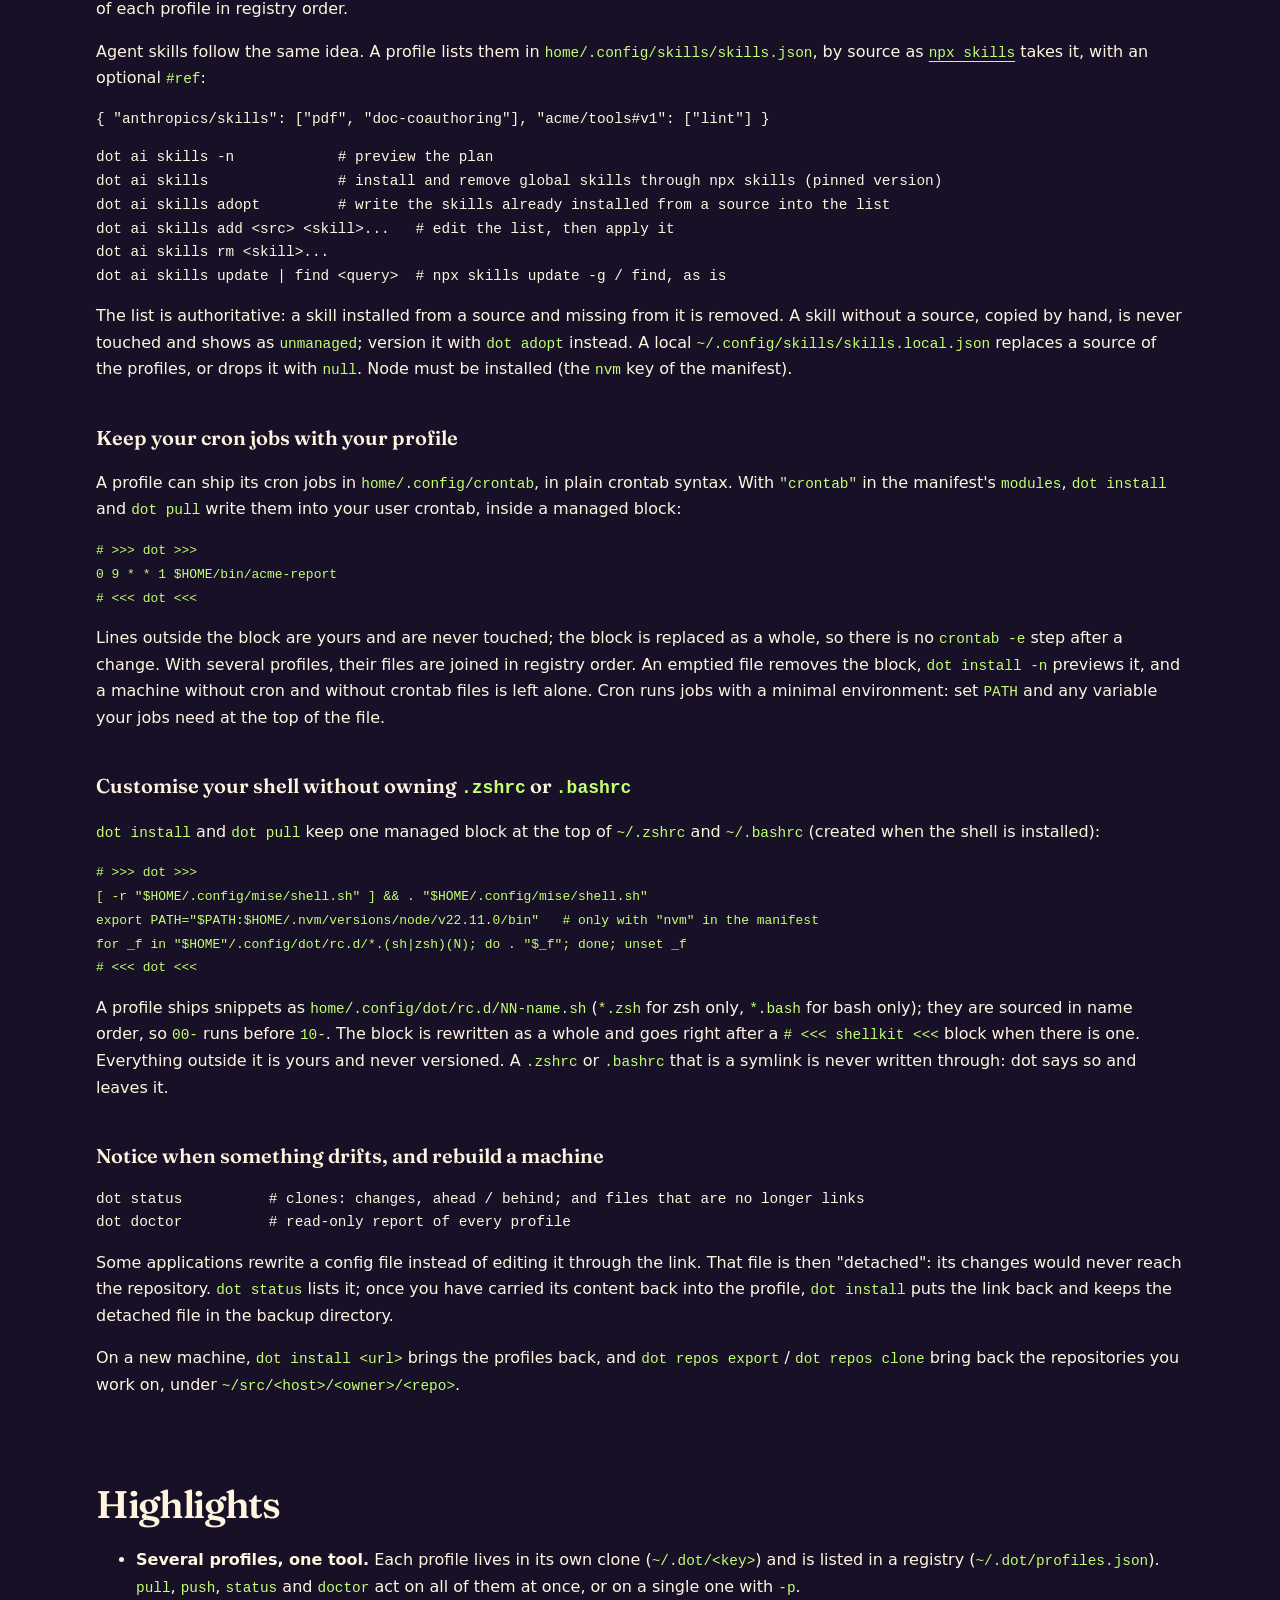
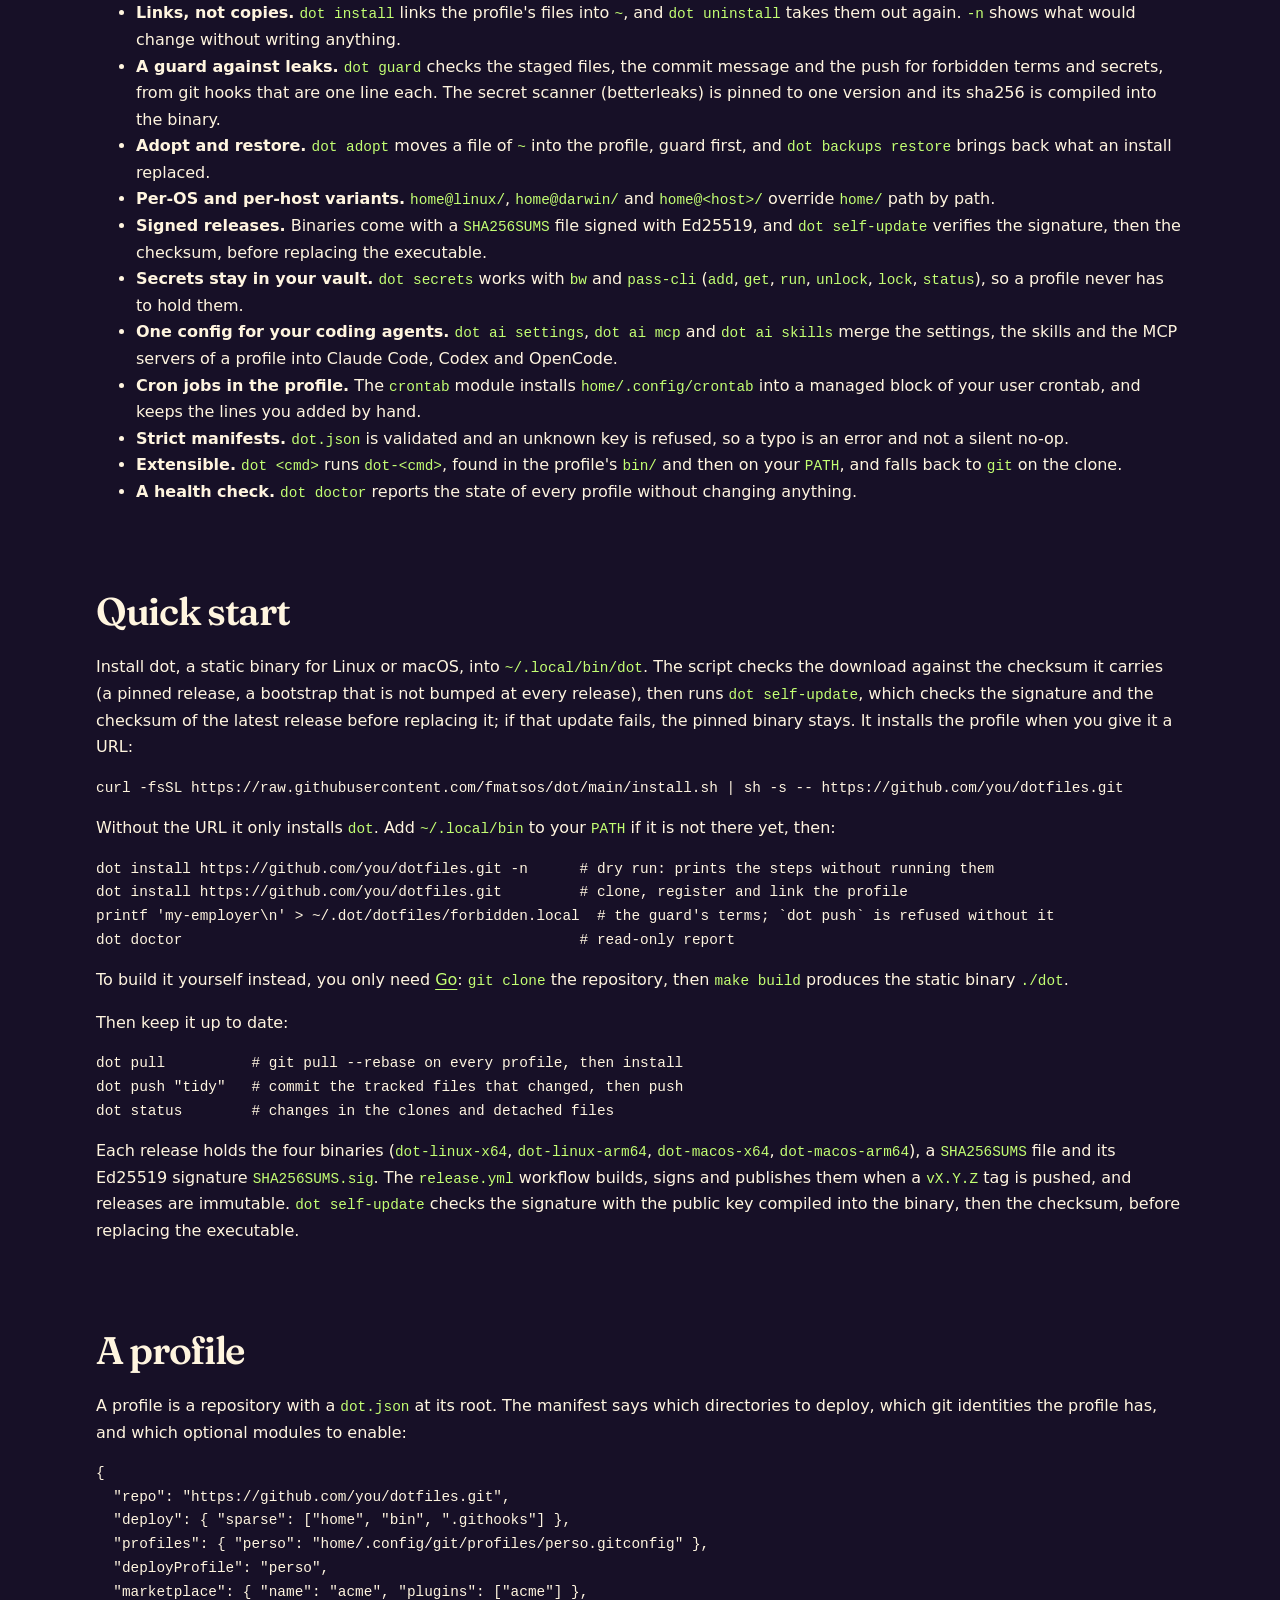
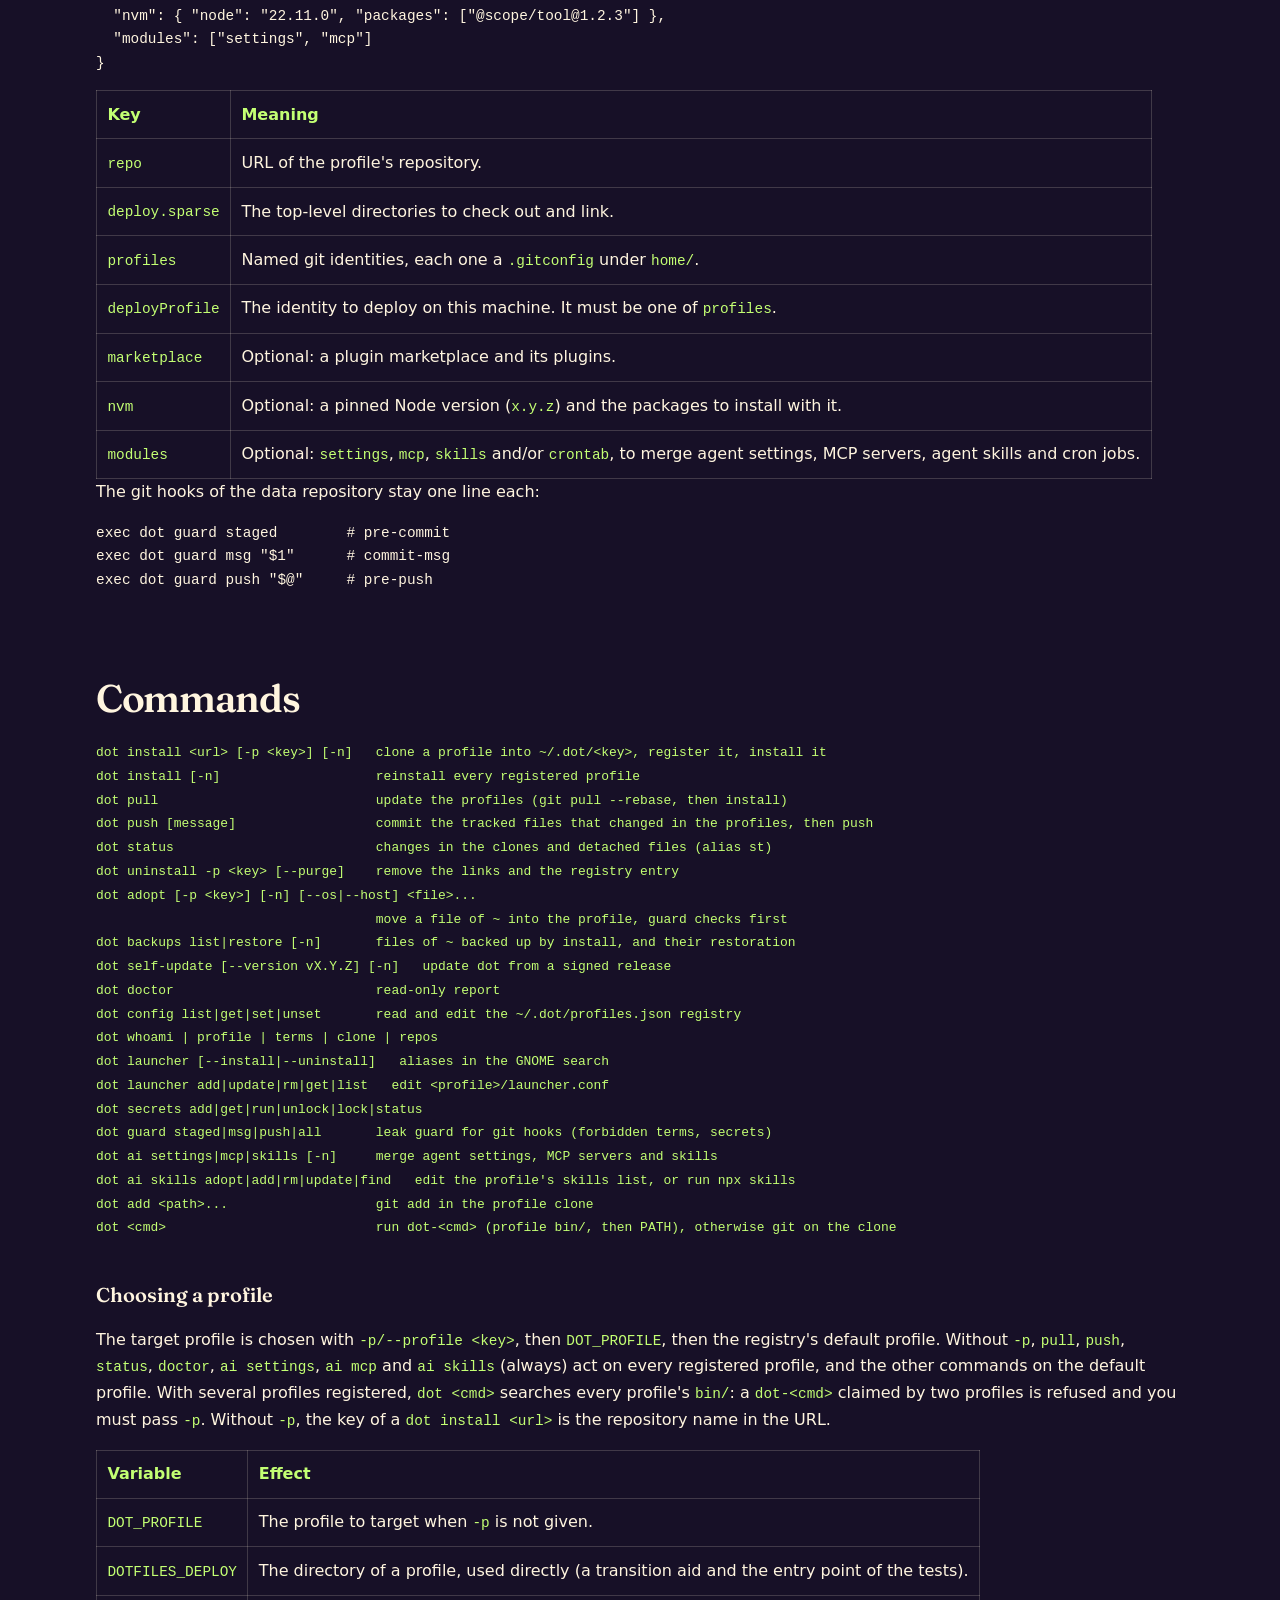
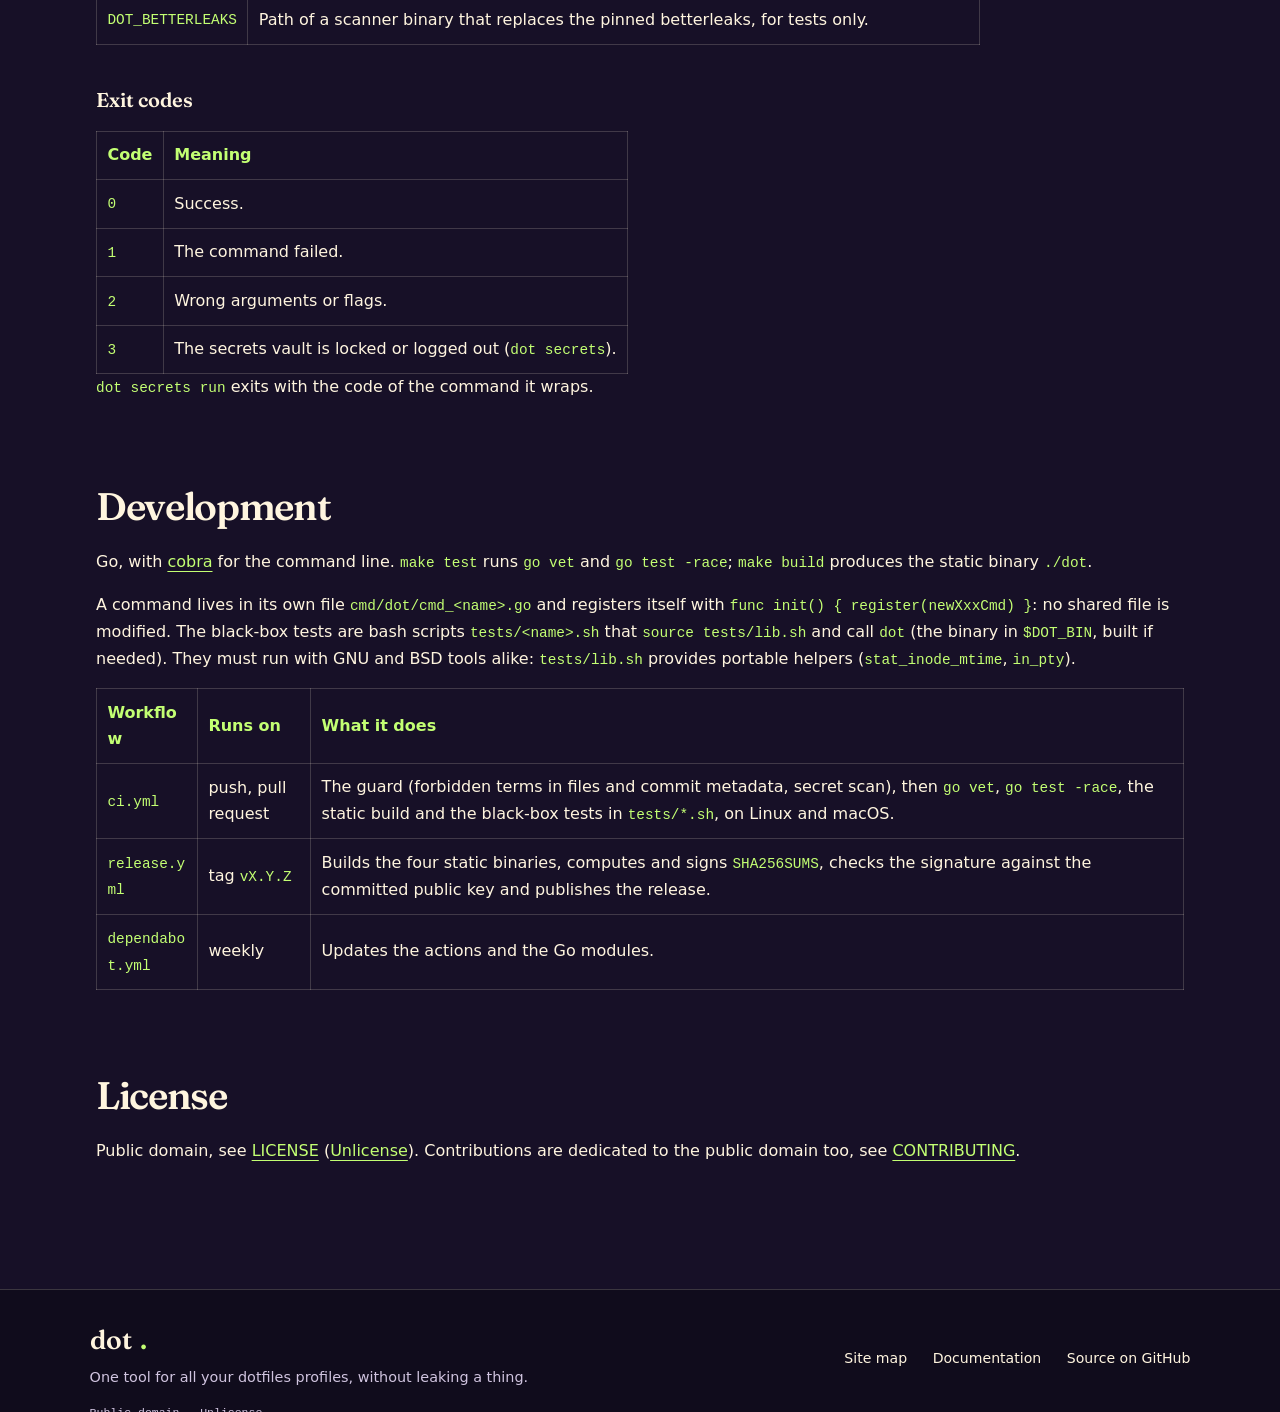
==== commit 2c190246: "docs: rebuild from main@29d6869" ====
--- a/docs/index.html
+++ b/docs/index.html
@@ -553,6 +553,7 @@
 dot guard staged|msg|push|all       leak guard for git hooks (forbidden terms, secrets)
 dot ai settings|mcp|skills [-n]     merge agent settings, MCP servers and skills
 dot ai skills adopt|add|rm|update|find   edit the profile's skills list, or run npx skills
+dot add &lt;path&gt;...                   git add in the profile clone
 dot &lt;cmd&gt;                           run dot-&lt;cmd&gt; (profile bin/, then PATH), otherwise git on the clone
 </code></pre>
 <h3 id="choosing-a-profile">Choosing a profile</h3>
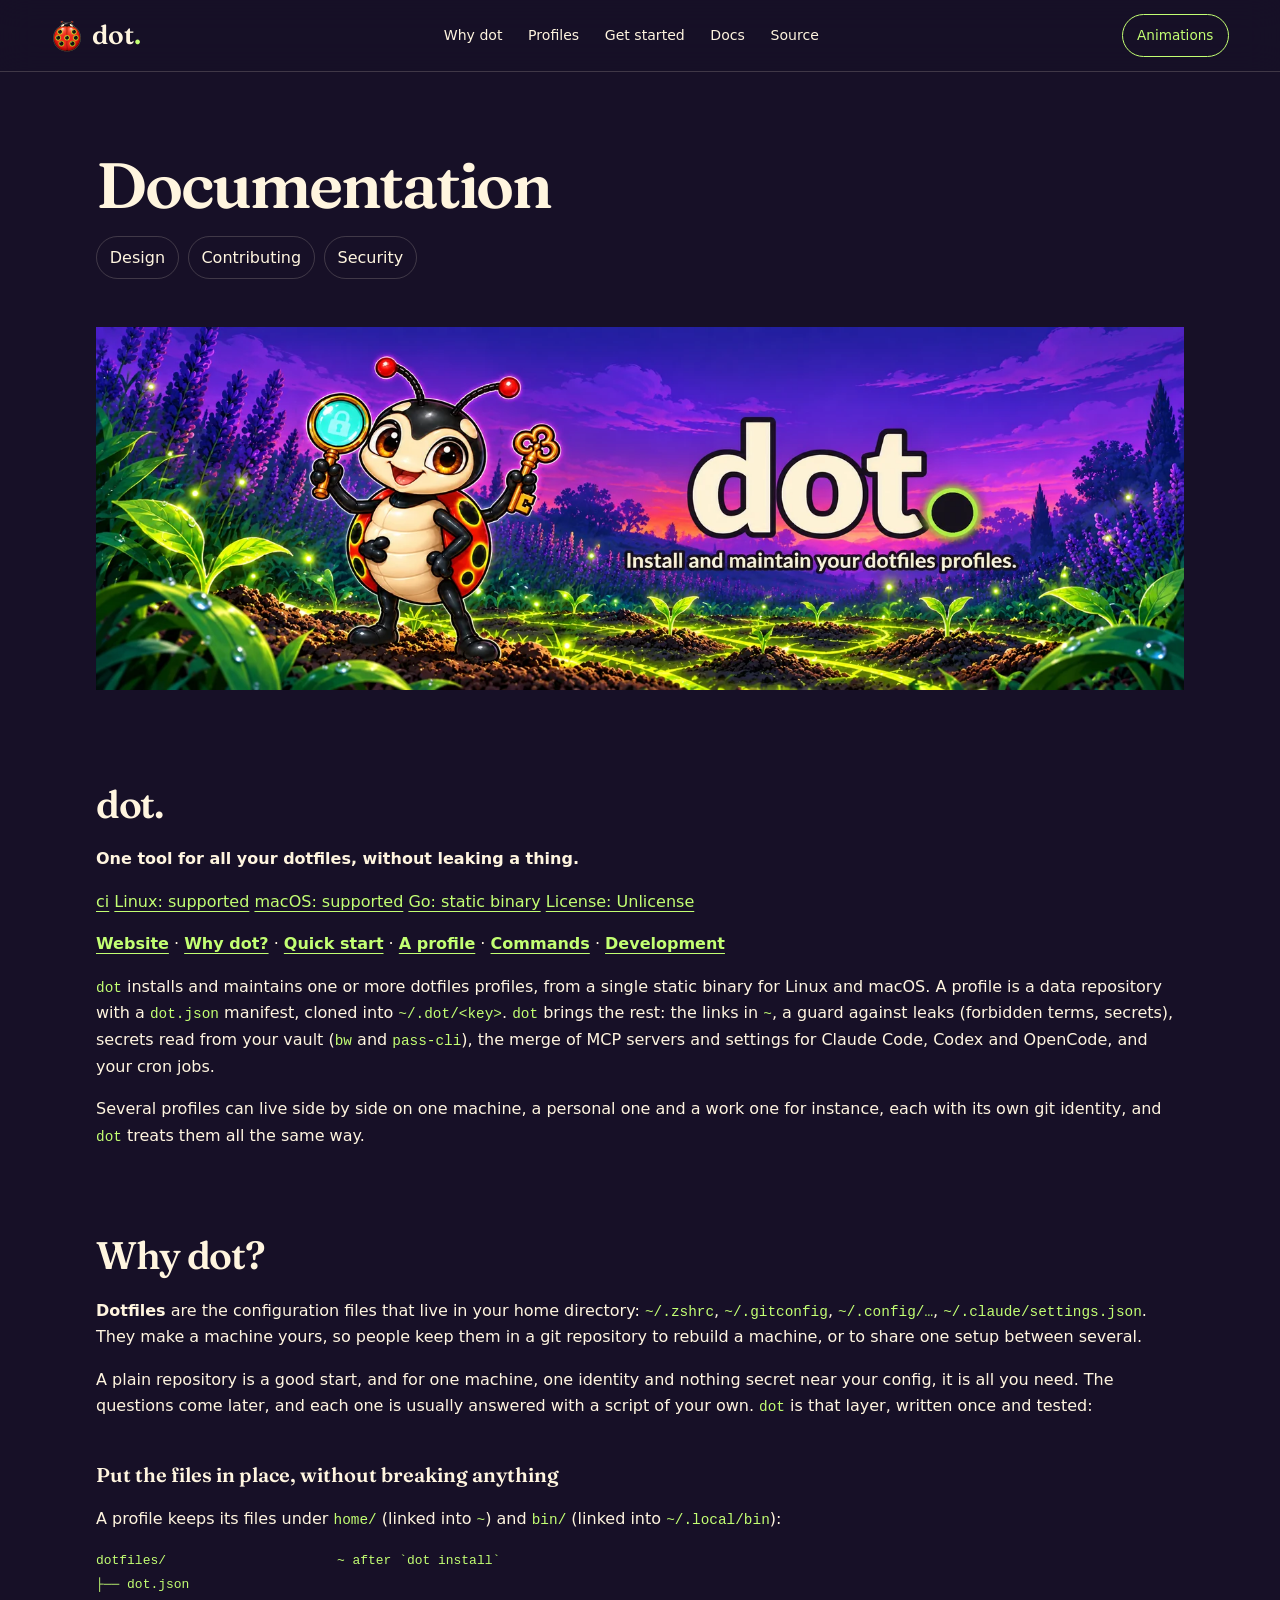
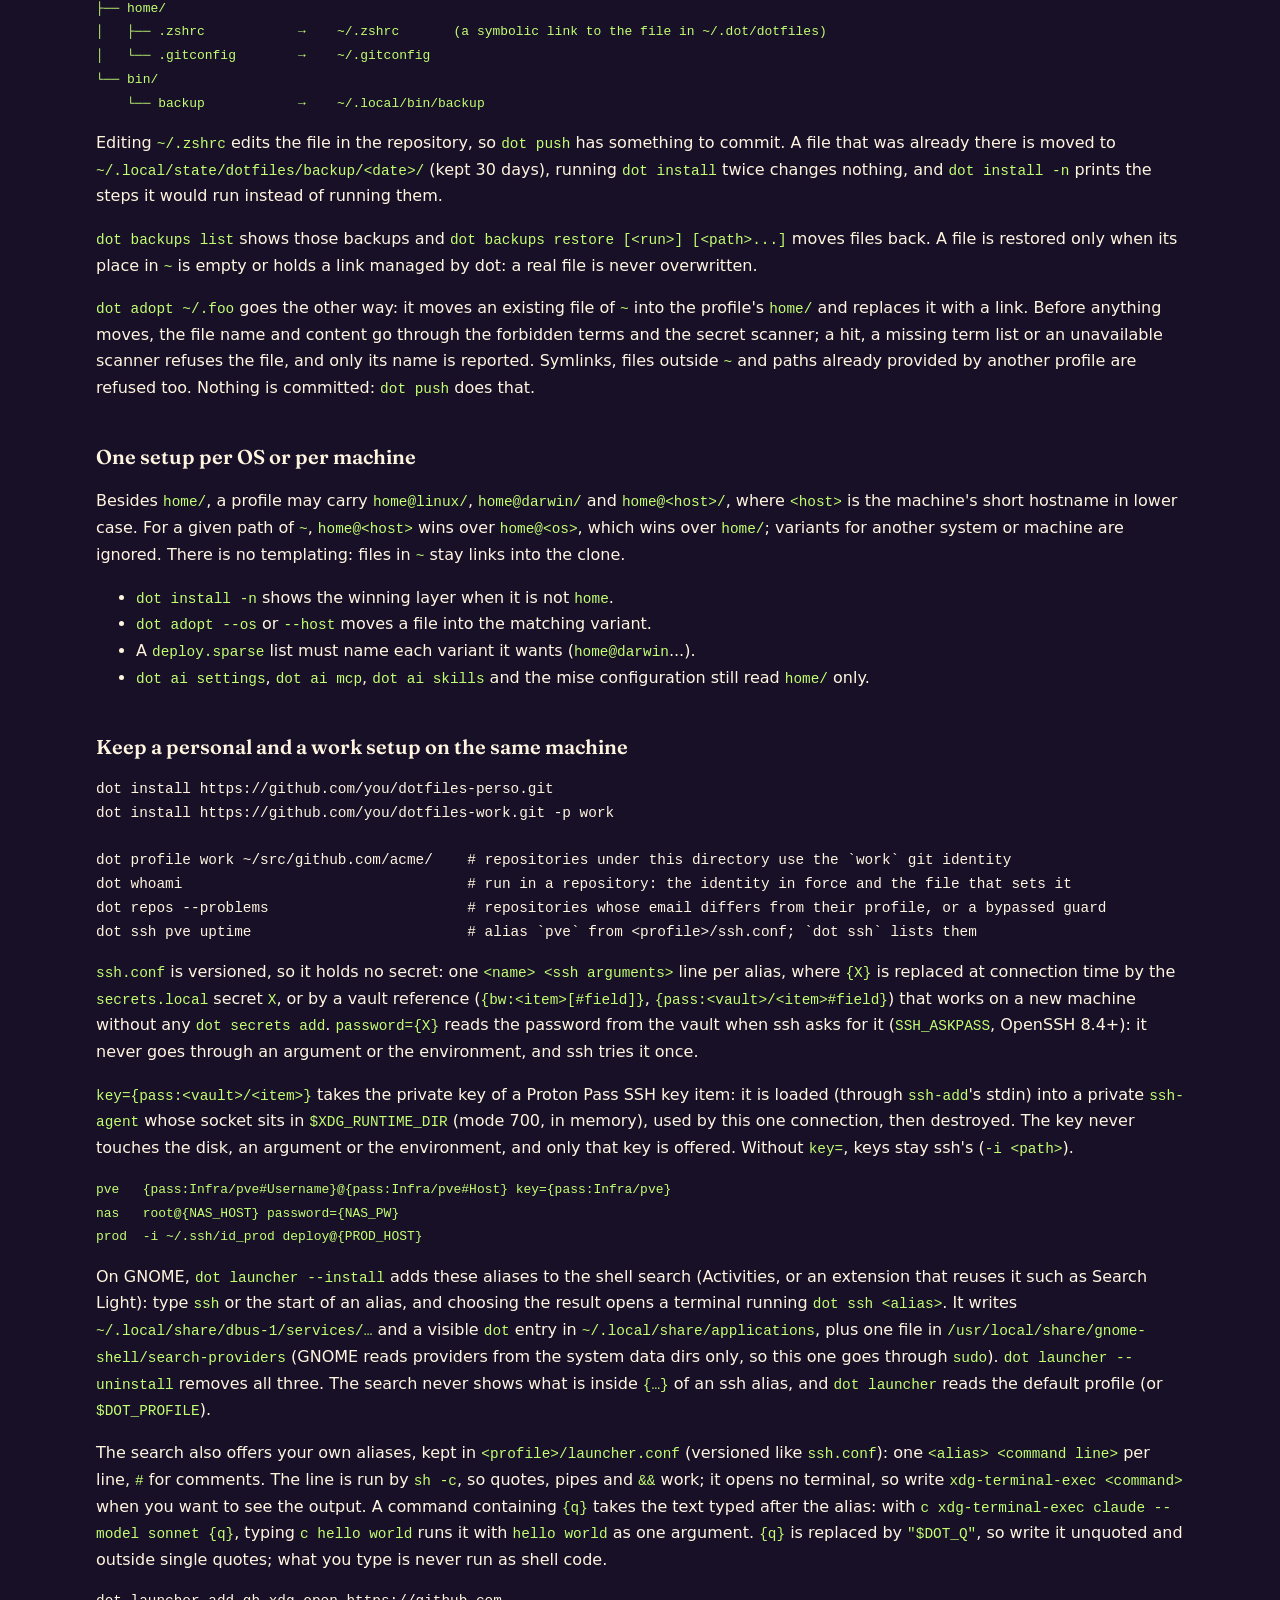
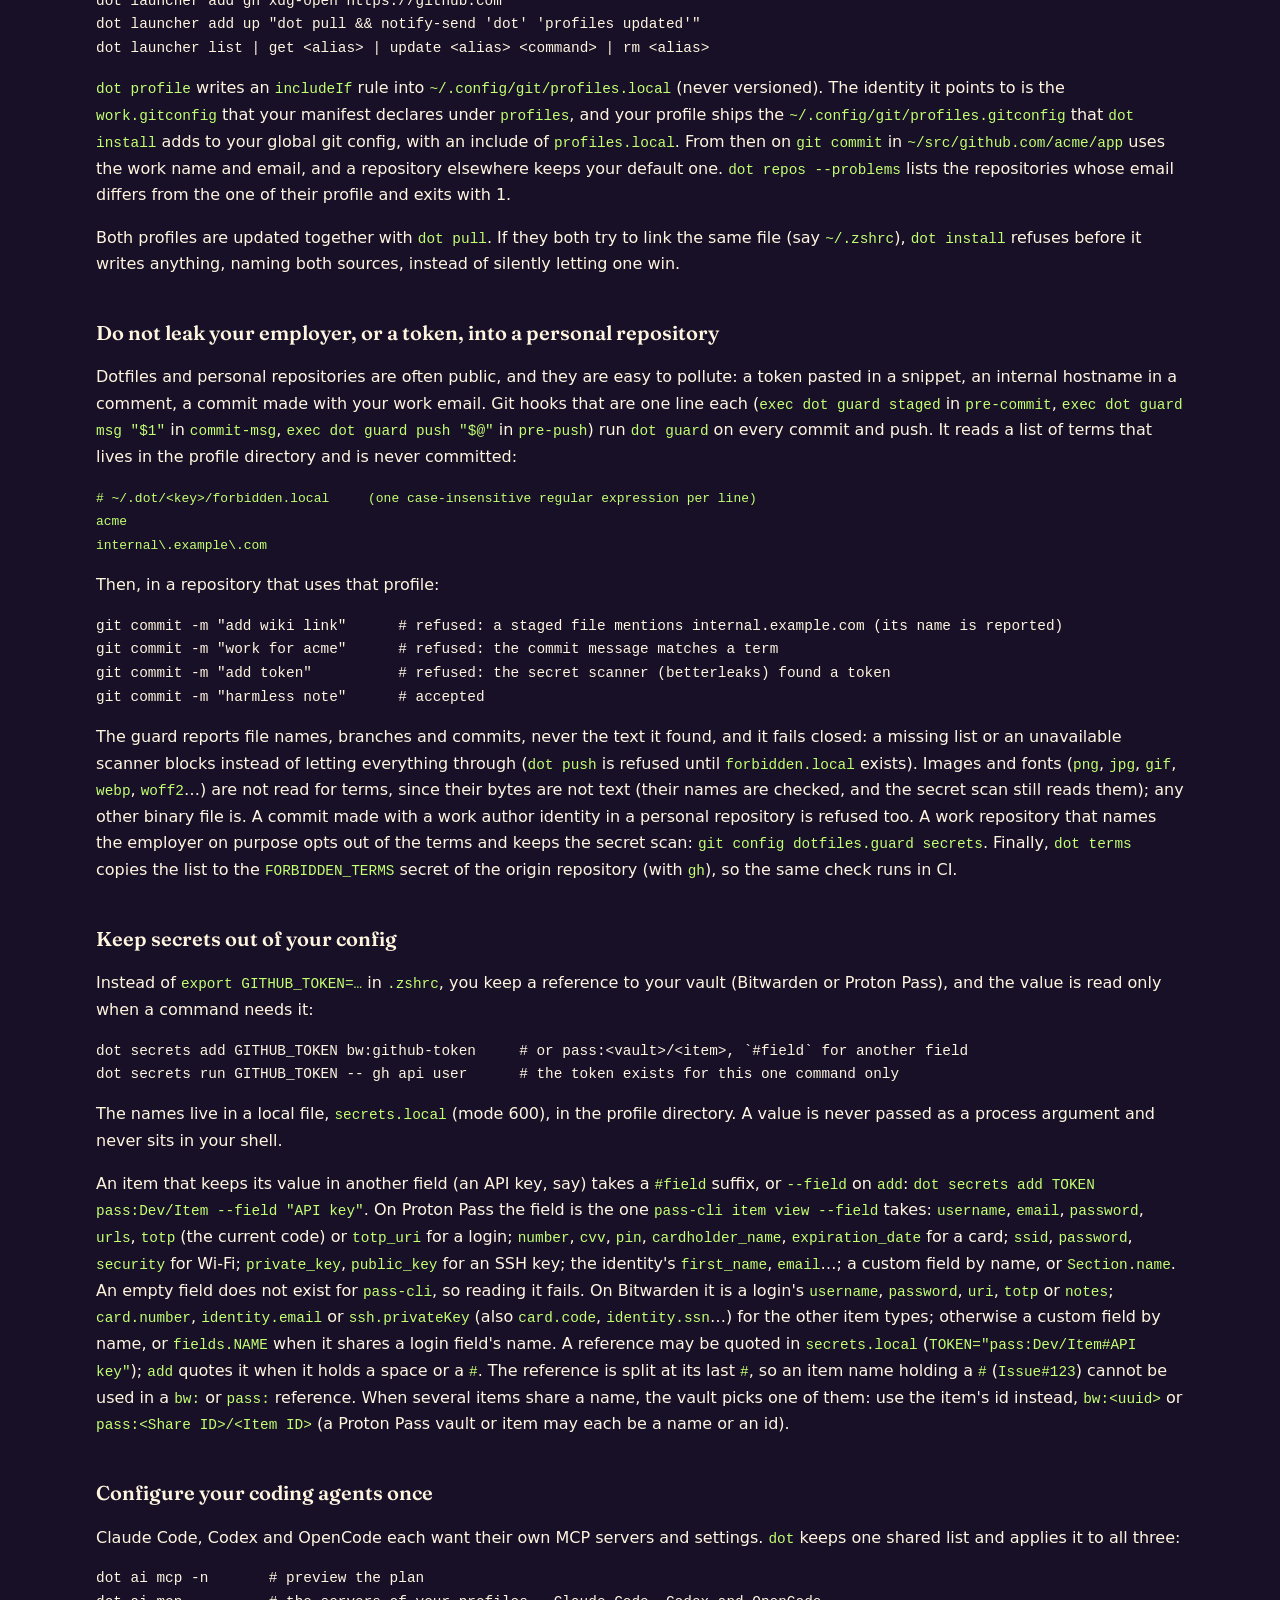
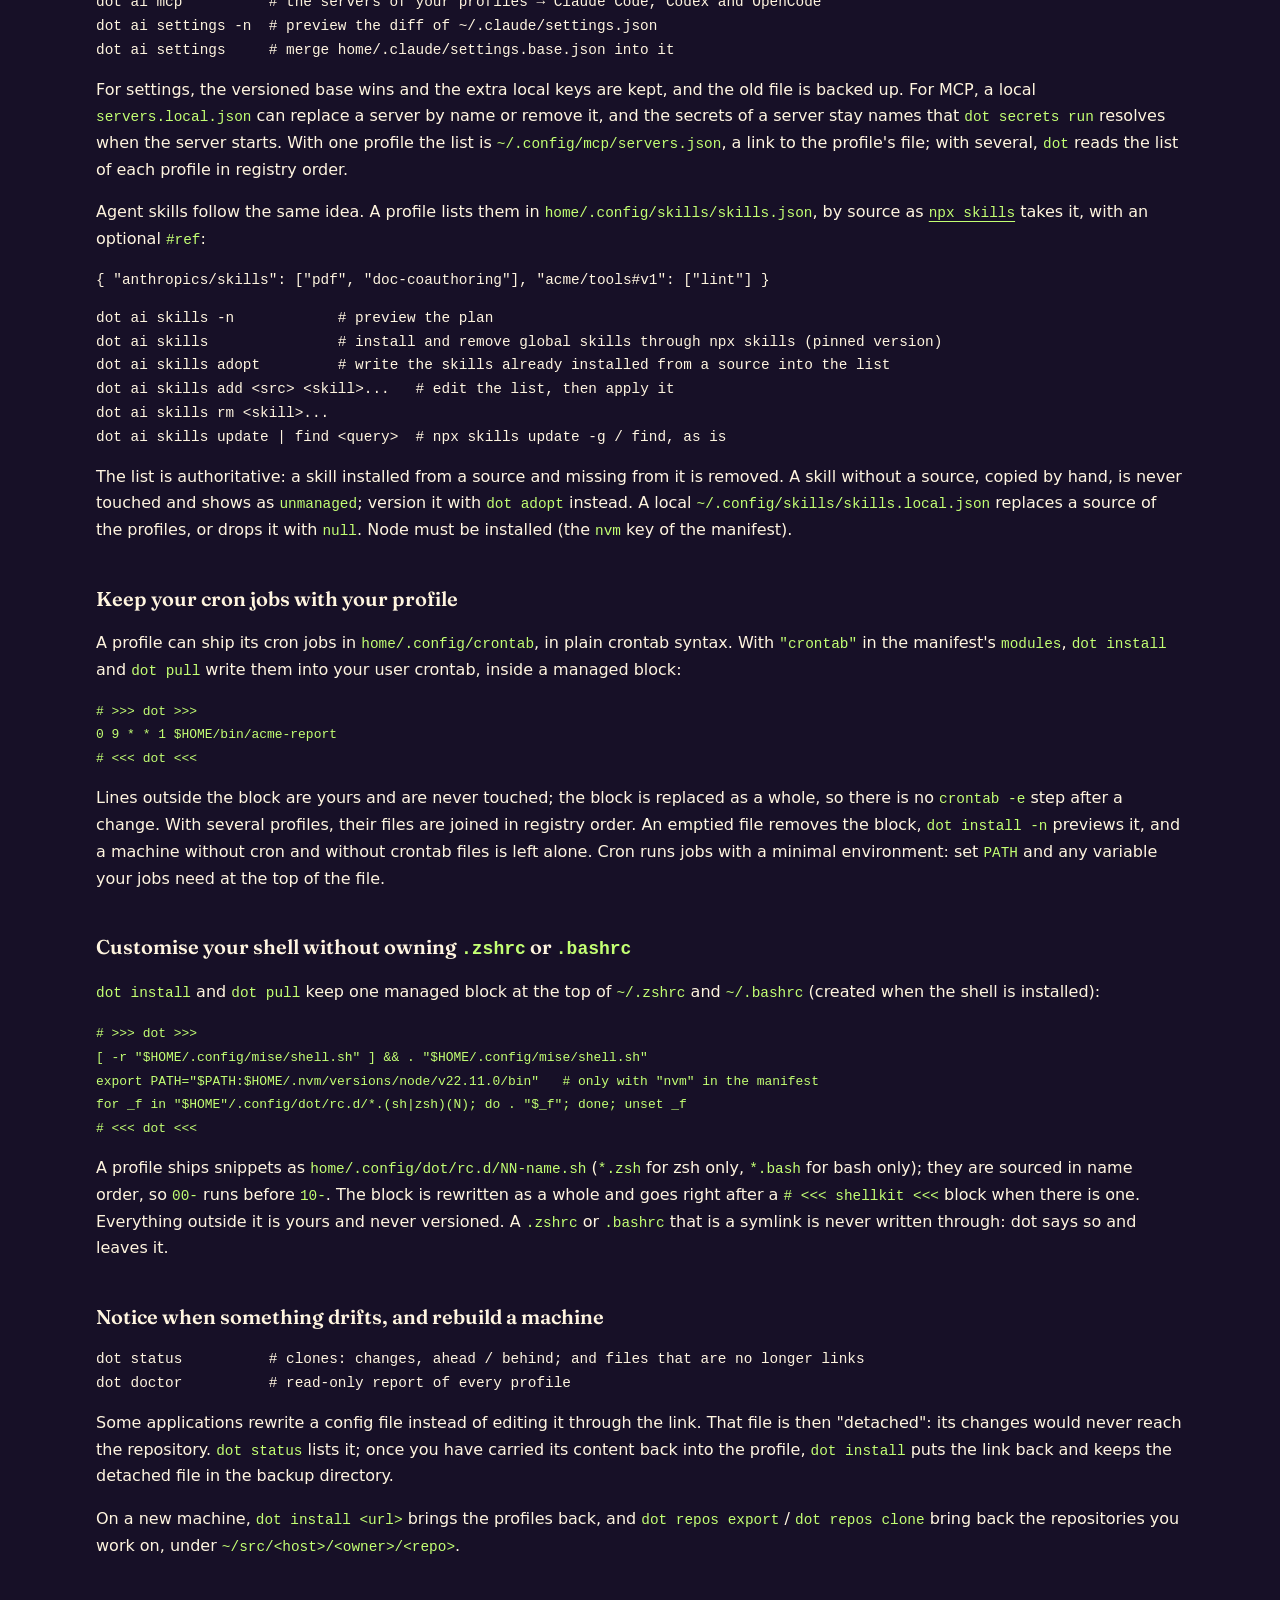
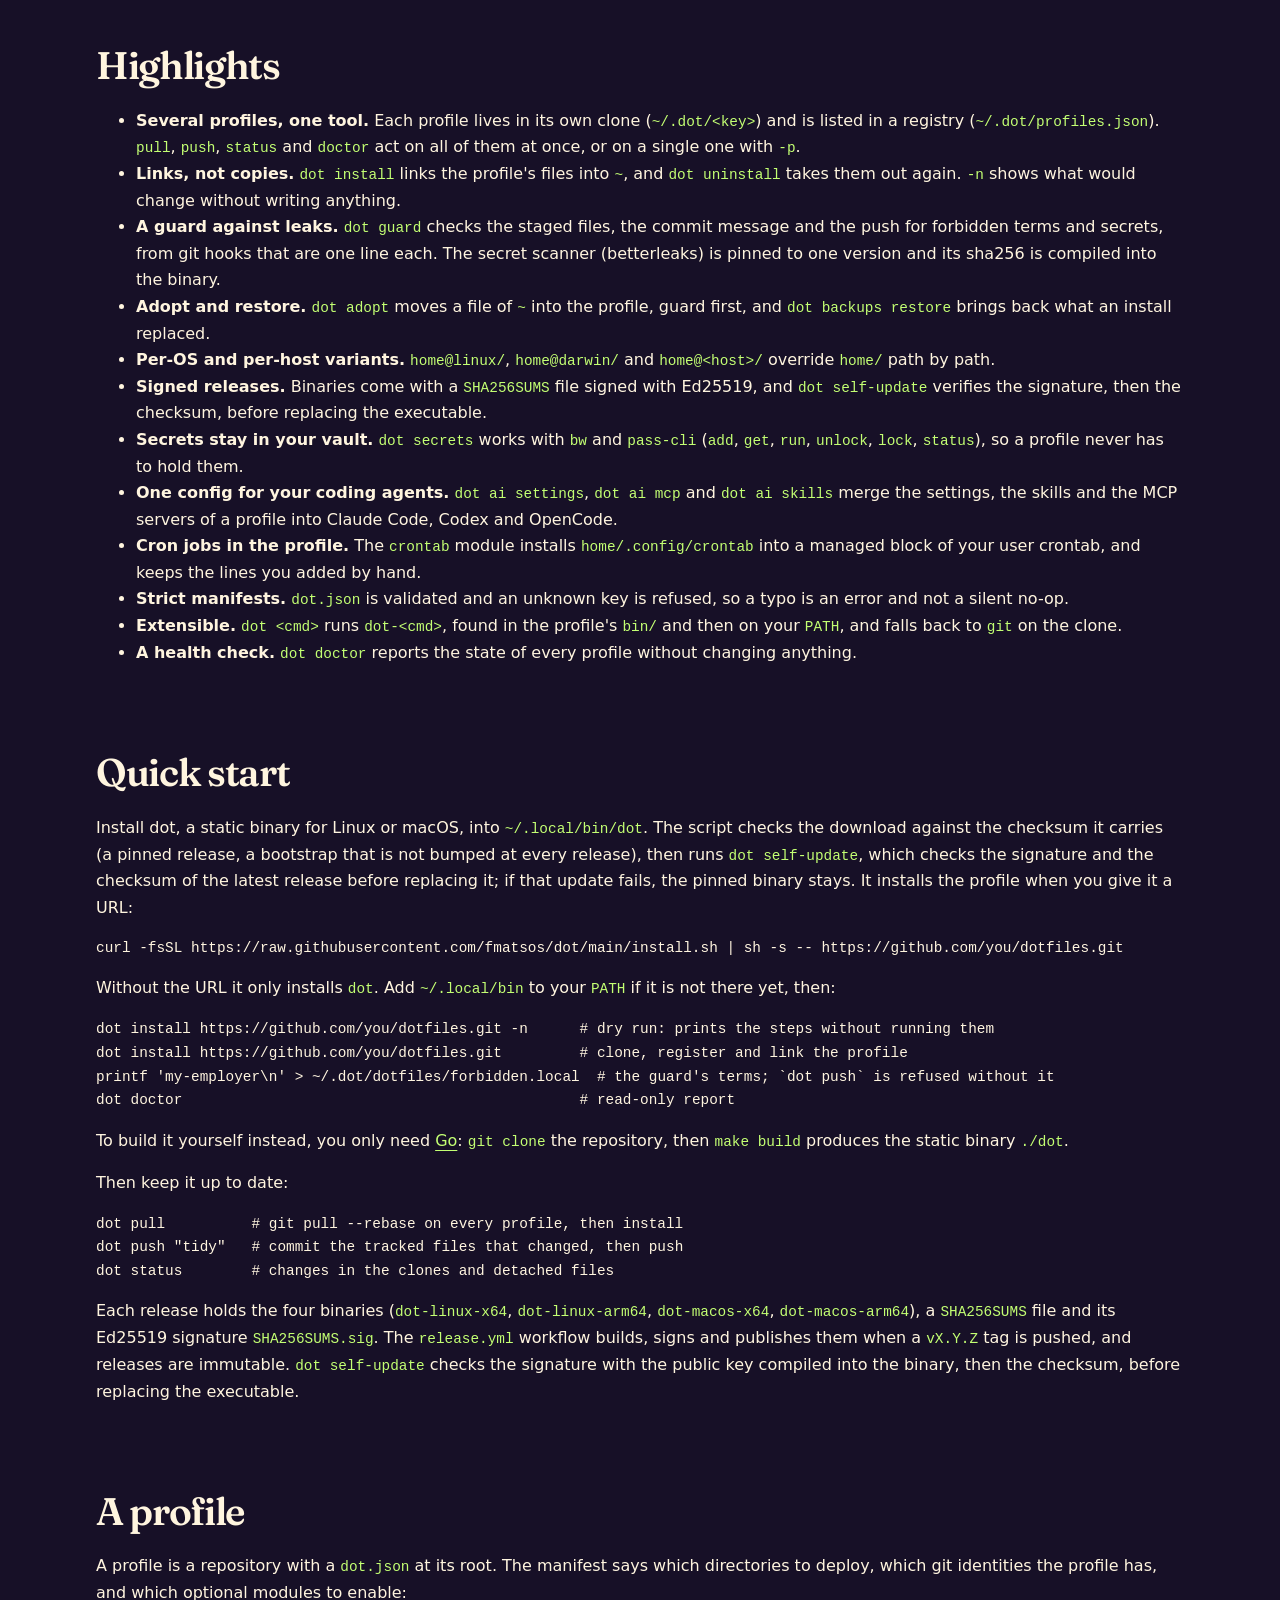
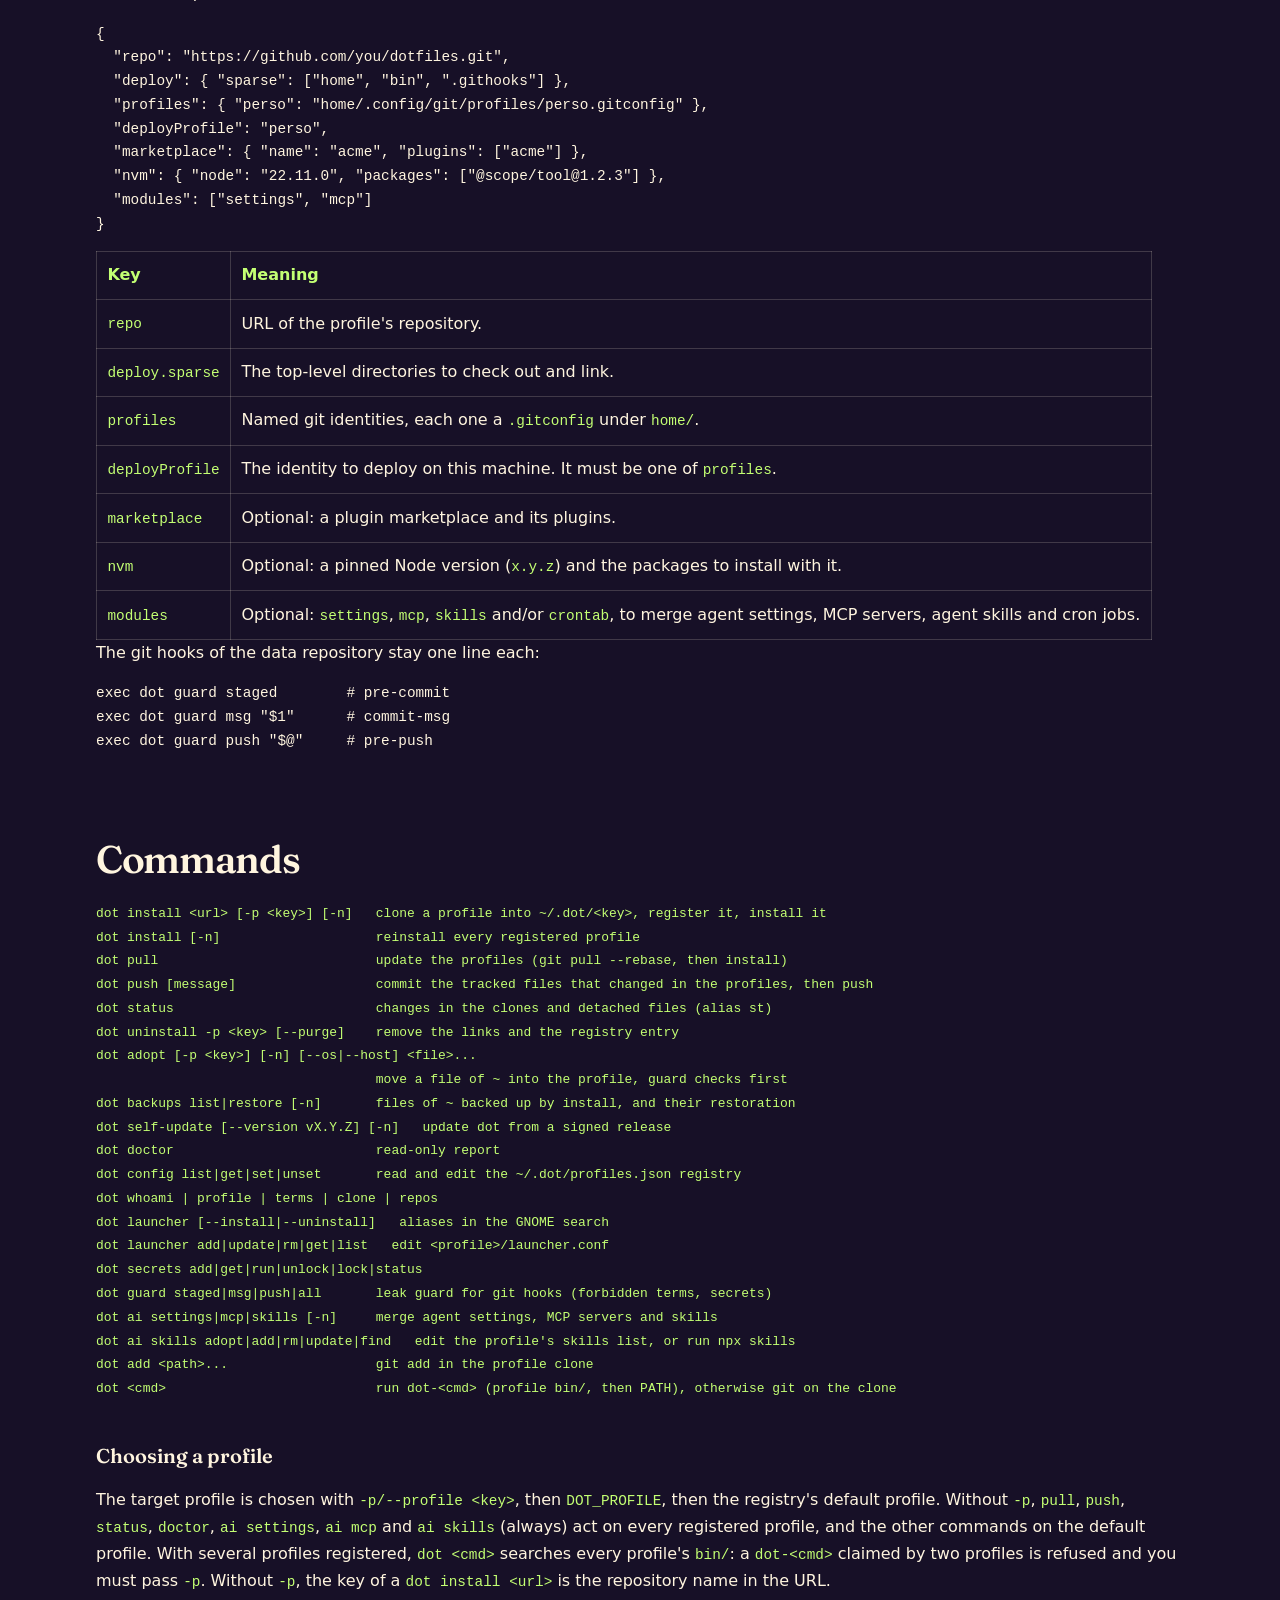
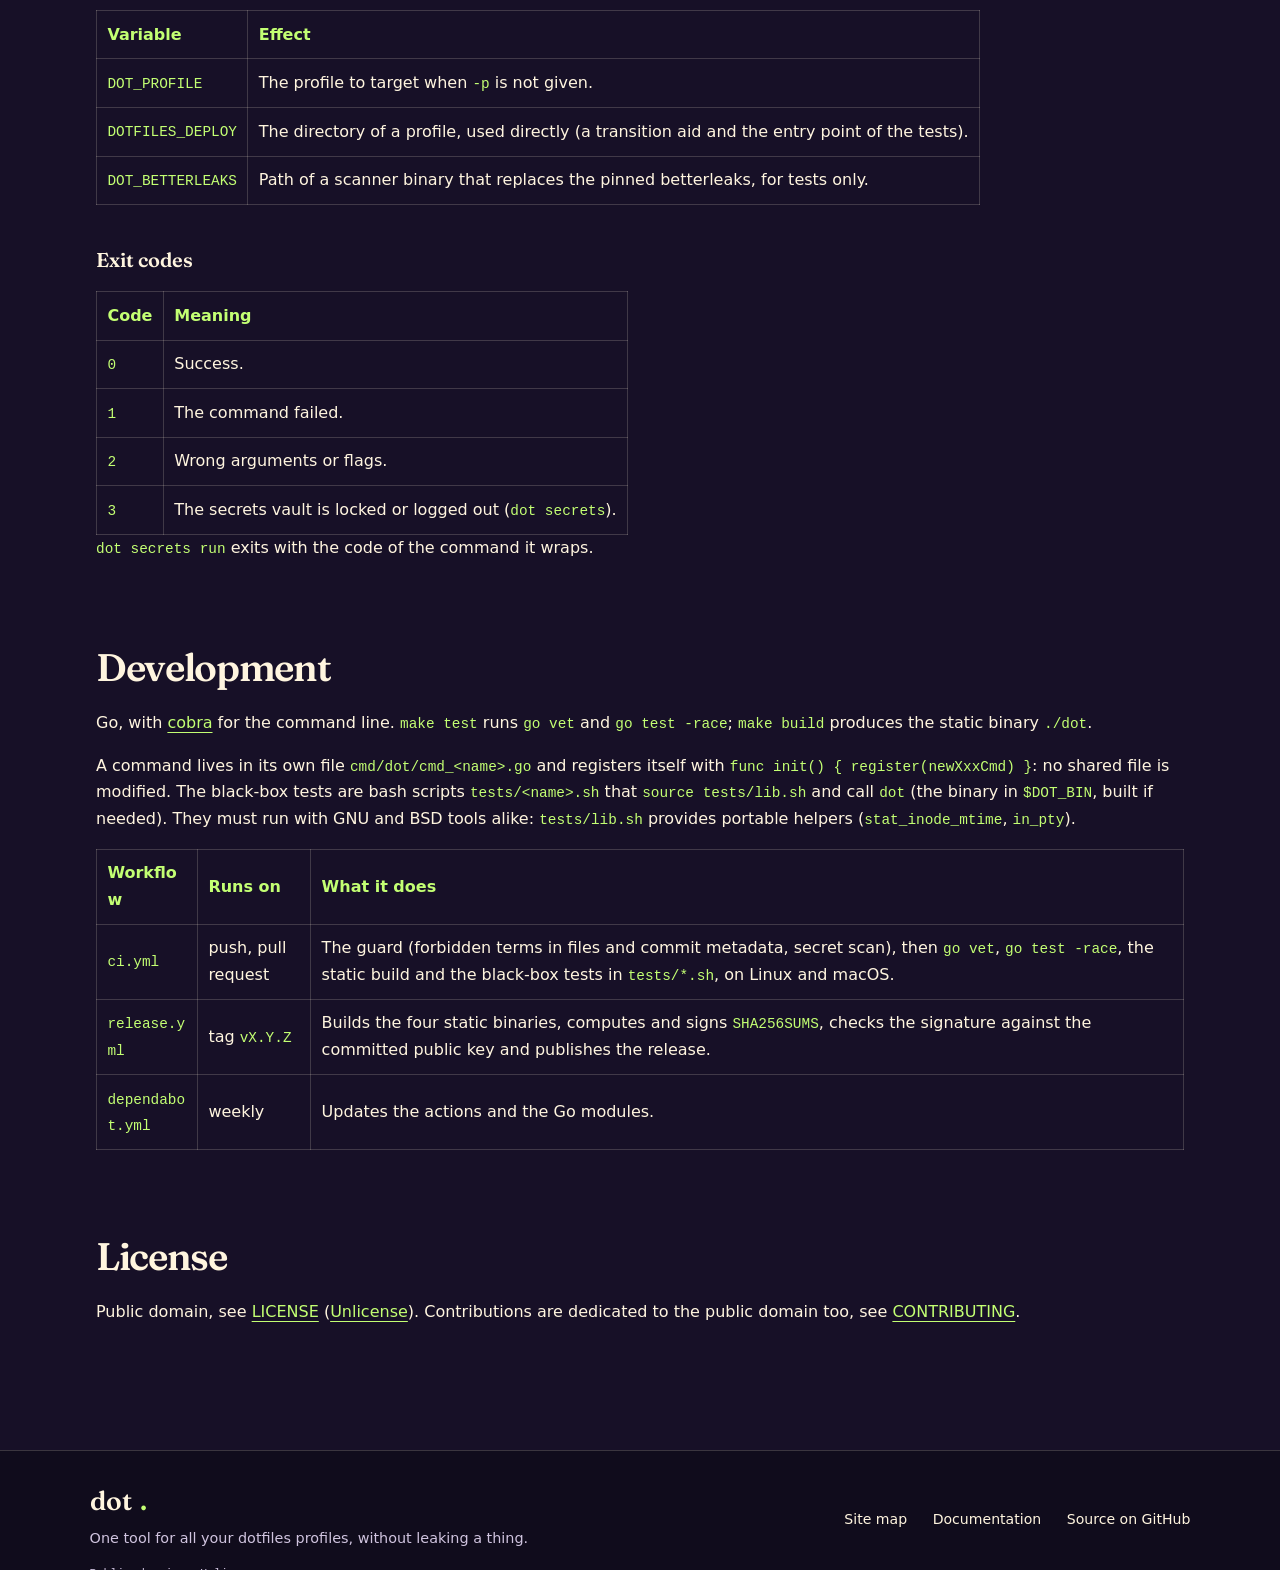
==== commit 51ab3d39: "docs: rebuild from main@a8c6b43" ====
--- a/docs/index.html
+++ b/docs/index.html
@@ -282,7 +282,7 @@
 dot ssh pve uptime                         <span class="pl-c"><span class="pl-c">#</span> alias `pve` from &lt;profile&gt;/ssh.conf; `dot ssh` lists them</span></pre></div>
 <p><code>ssh.conf</code> is versioned, so it holds no secret: one <code>&lt;name&gt; &lt;ssh arguments&gt;</code> line per alias, where
 <code>{X}</code> is replaced at connection time by the <code>secrets.local</code> secret <code>X</code>, or by a vault reference
-(<code>{bw:&lt;item&gt;}</code>, <code>{pass:&lt;vault&gt;/&lt;item&gt;#field}</code>) that works on a new machine without any <code>dot secrets add</code>.
+(<code>{bw:&lt;item&gt;[#field]}</code>, <code>{pass:&lt;vault&gt;/&lt;item&gt;#field}</code>) that works on a new machine without any <code>dot secrets add</code>.
 <code>password={X}</code> reads the password from the vault when ssh asks for it (<code>SSH_ASKPASS</code>, OpenSSH 8.4+):
 it never goes through an argument or the environment, and ssh tries it once.</p>
 <p><code>key={pass:&lt;vault&gt;/&lt;item&gt;}</code> takes the private key of a Proton Pass SSH key item: it is loaded (through
@@ -344,15 +344,25 @@
 <h3 id="keep-secrets-out-of-your-config">Keep secrets out of your config</h3>
 <p>Instead of <code>export GITHUB_TOKEN=…</code> in <code>.zshrc</code>, you keep a reference to your vault
 (Bitwarden or Proton Pass), and the value is read only when a command needs it:</p>
-<div class="highlight highlight-source-shell"><pre>dot secrets add GITHUB_TOKEN bw:github-token     <span class="pl-c"><span class="pl-c">#</span> or pass:&lt;vault&gt;/&lt;item&gt;</span>
+<div class="highlight highlight-source-shell"><pre>dot secrets add GITHUB_TOKEN bw:github-token     <span class="pl-c"><span class="pl-c">#</span> or pass:&lt;vault&gt;/&lt;item&gt;, `#field` for another field</span>
 dot secrets run GITHUB_TOKEN -- gh api user      <span class="pl-c"><span class="pl-c">#</span> the token exists for this one command only</span></pre></div>
 <p>The names live in a local file, <code>secrets.local</code> (mode 600), in the profile directory. A value is
 never passed as a process argument and never sits in your shell.</p>
-<p>A Proton Pass item that keeps its value in a custom field (an API key, say) takes a <code>#field</code>
-suffix, or <code>--field</code> on <code>add</code>: <code>dot secrets add TOKEN pass:Dev/Item --field "API key"</code>. A reference
+<p>An item that keeps its value in another field (an API key, say) takes a <code>#field</code> suffix, or
+<code>--field</code> on <code>add</code>: <code>dot secrets add TOKEN pass:Dev/Item --field "API key"</code>. On Proton Pass the field is
+the one <code>pass-cli item view --field</code> takes: <code>username</code>, <code>email</code>, <code>password</code>, <code>urls</code>, <code>totp</code> (the current
+code) or <code>totp_uri</code> for a login; <code>number</code>, <code>cvv</code>, <code>pin</code>, <code>cardholder_name</code>, <code>expiration_date</code> for a card;
+<code>ssid</code>, <code>password</code>, <code>security</code> for Wi-Fi; <code>private_key</code>, <code>public_key</code> for an SSH key; the identity's
+<code>first_name</code>, <code>email</code>…; a custom field by name, or <code>Section.name</code>. An empty field does not exist
+for <code>pass-cli</code>, so reading it fails. On
+Bitwarden it is a login's <code>username</code>, <code>password</code>, <code>uri</code>, <code>totp</code> or <code>notes</code>; <code>card.number</code>, <code>identity.email</code>
+or <code>ssh.privateKey</code> (also <code>card.code</code>, <code>identity.ssn</code>…) for the other item types; otherwise a custom field
+by name, or <code>fields.NAME</code> when it shares a login field's name. A reference
 may be quoted in <code>secrets.local</code> (<code>TOKEN="pass:Dev/Item#API key"</code>); <code>add</code> quotes it when it holds a
-space or a <code>#</code>. The reference is split at its last <code>#</code>, so a Proton Pass item title holding a <code>#</code>
-(<code>Issue#123</code>) cannot be used in a <code>pass:</code> reference.</p>
+space or a <code>#</code>. The reference is split at its last <code>#</code>, so an item name holding a <code>#</code>
+(<code>Issue#123</code>) cannot be used in a <code>bw:</code> or <code>pass:</code> reference. When several items share a name, the
+vault picks one of them: use the item's id instead, <code>bw:&lt;uuid&gt;</code> or <code>pass:&lt;Share ID&gt;/&lt;Item ID&gt;</code> (a
+Proton Pass vault or item may each be a name or an id).</p>
 <h3 id="configure-your-coding-agents-once">Configure your coding agents once</h3>
 <p>Claude Code, Codex and OpenCode each want their own MCP servers and settings. <code>dot</code> keeps one
 shared list and applies it to all three:</p>
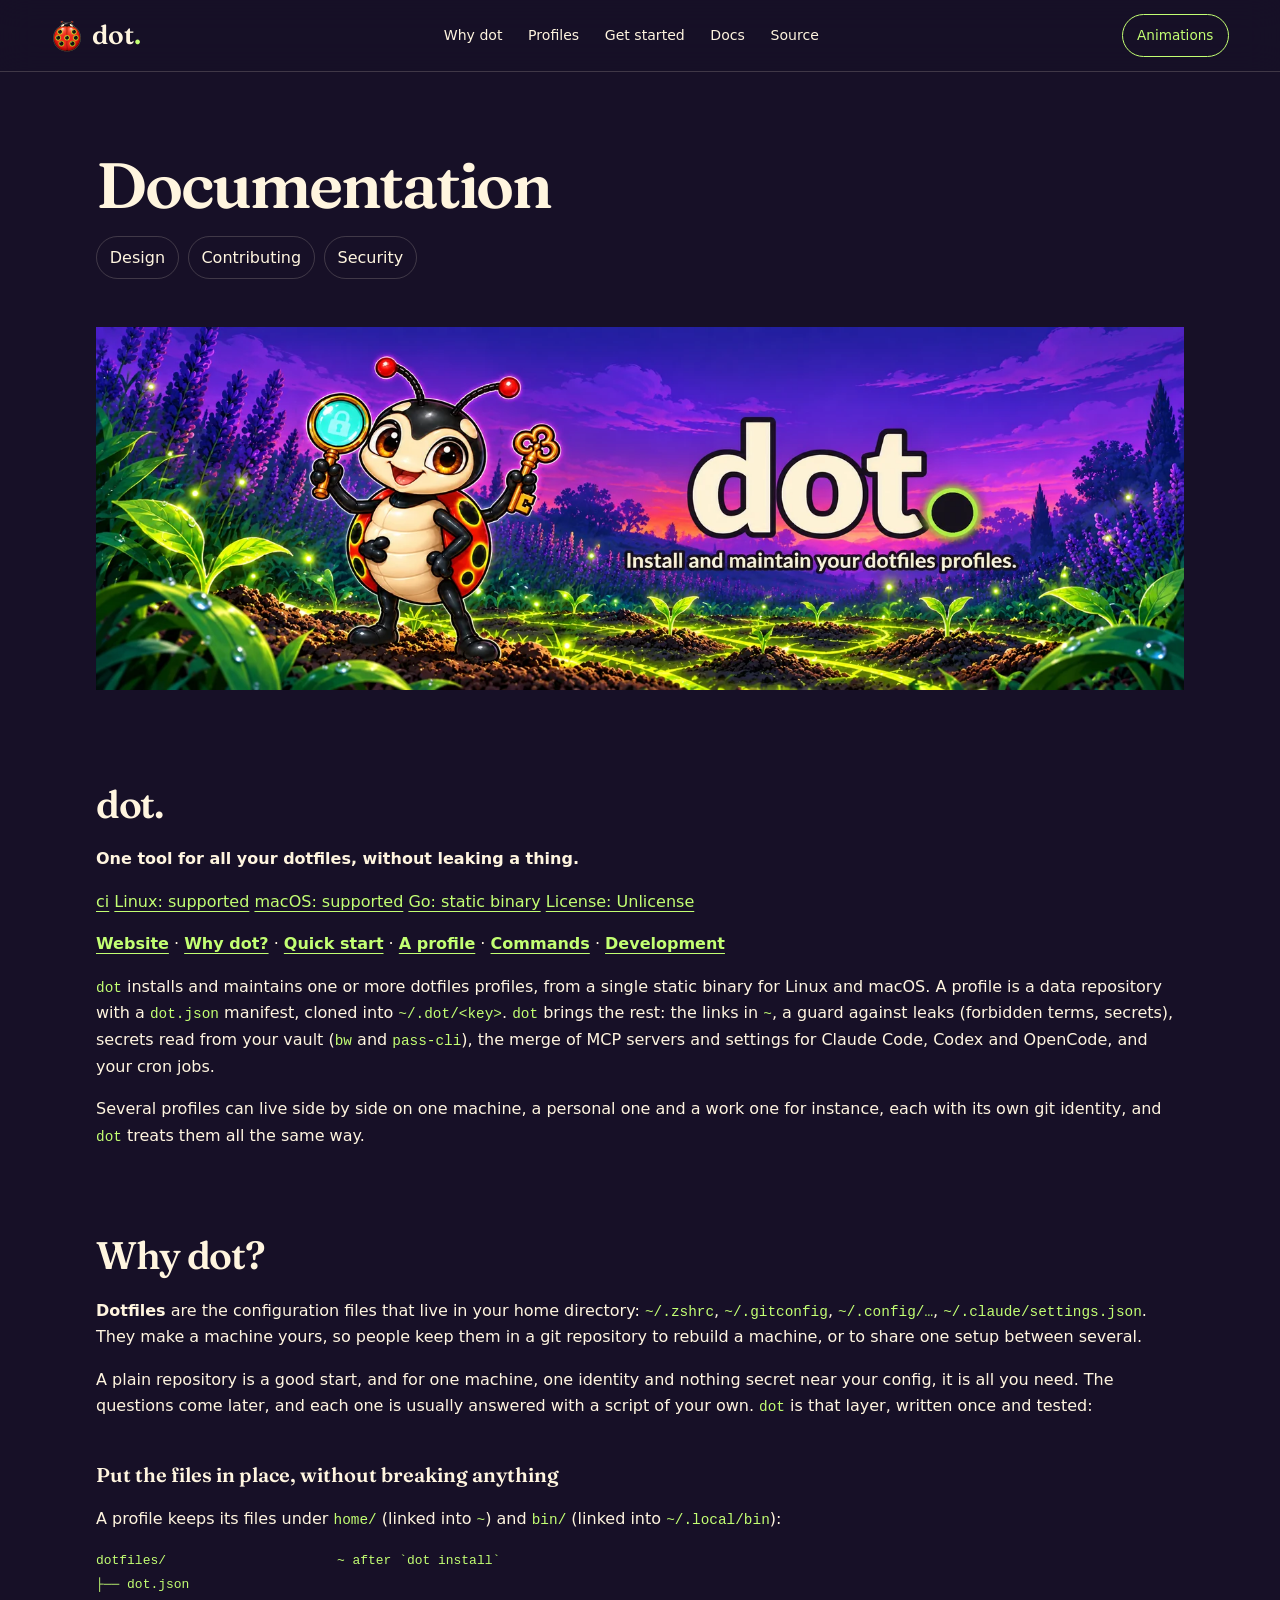
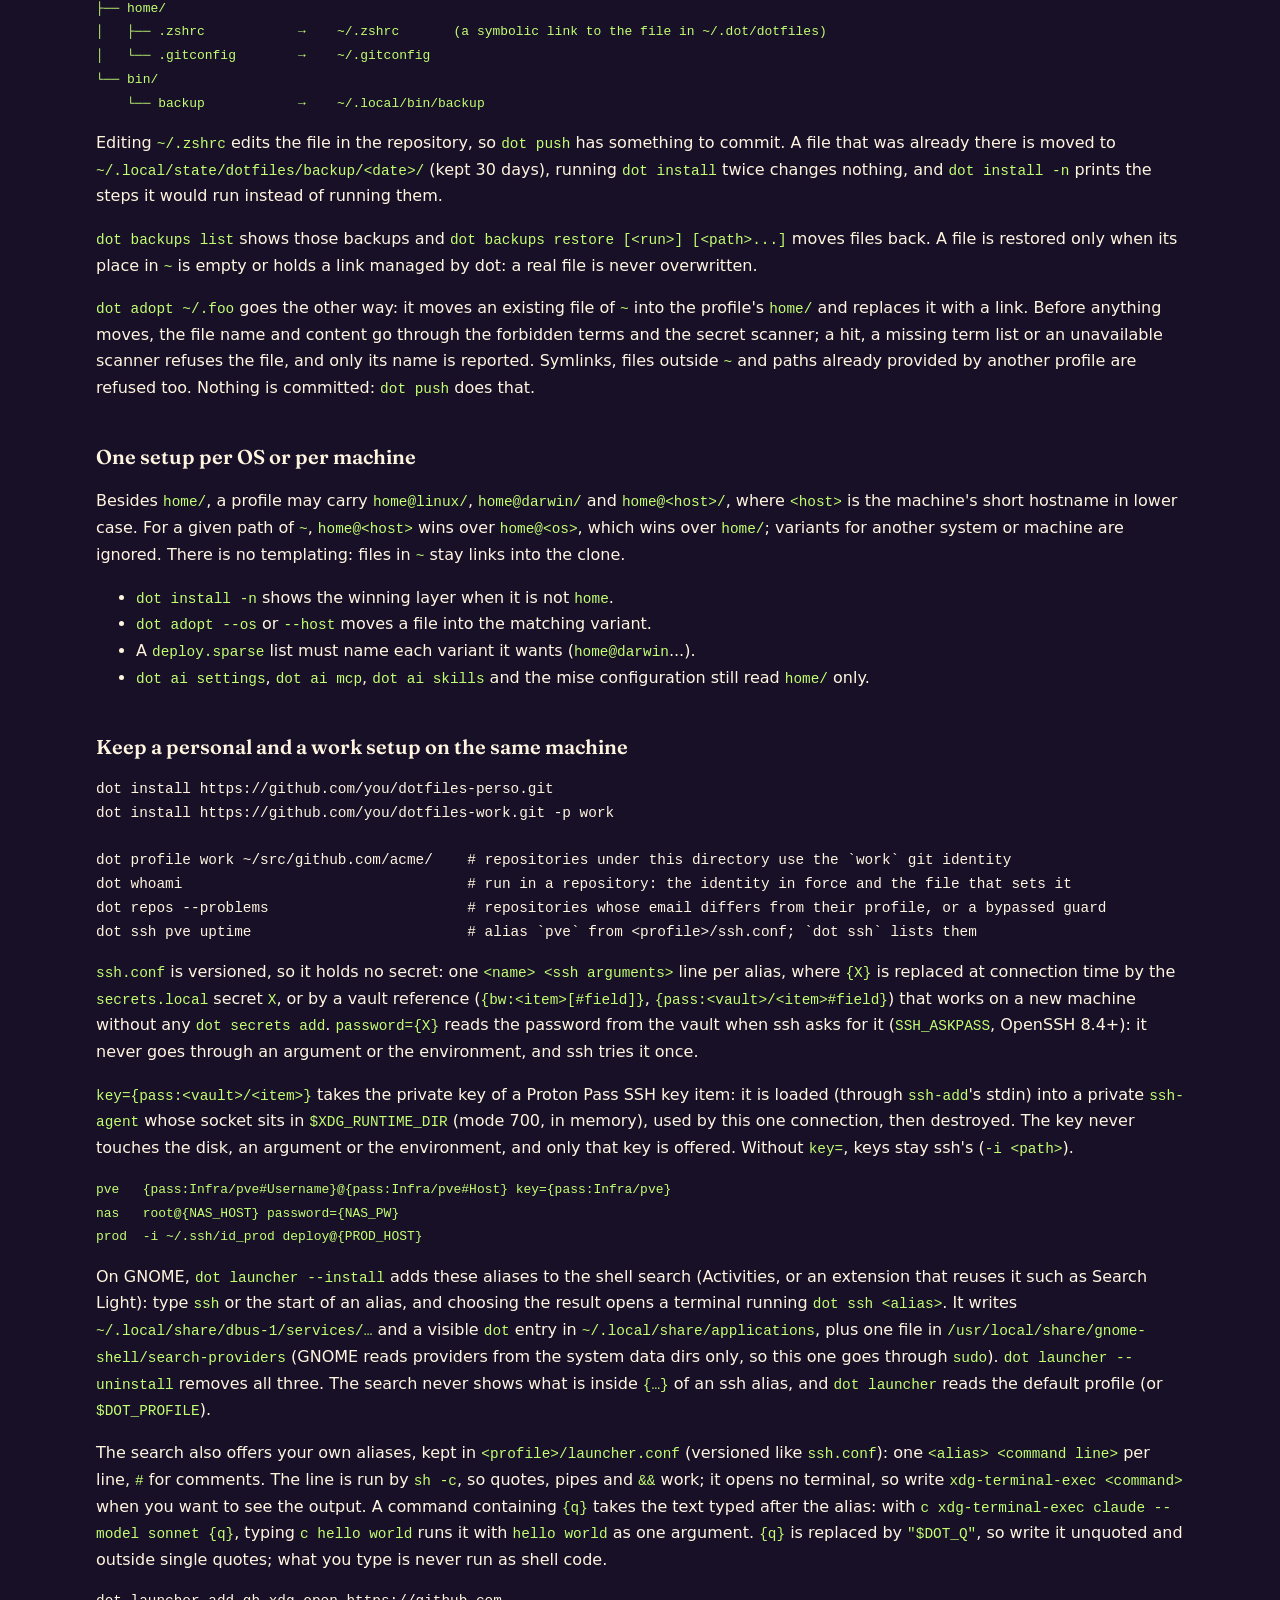
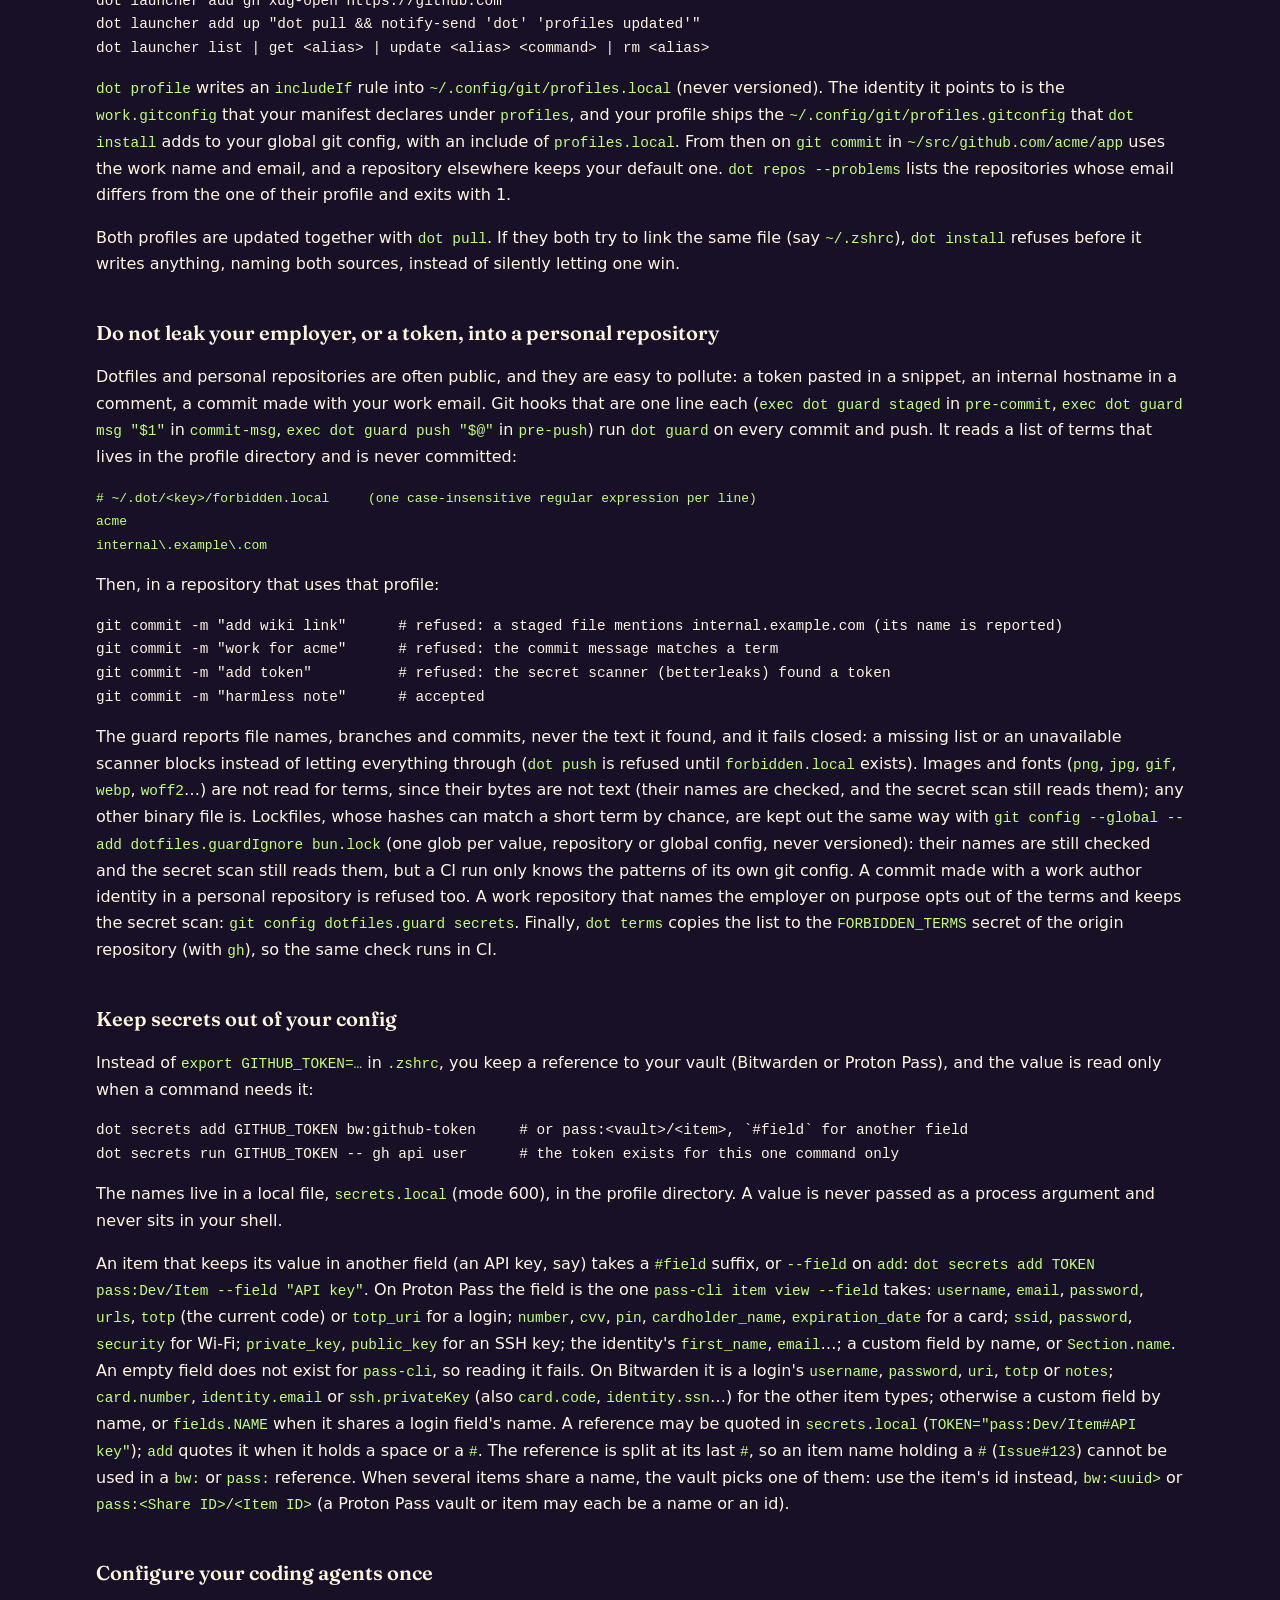
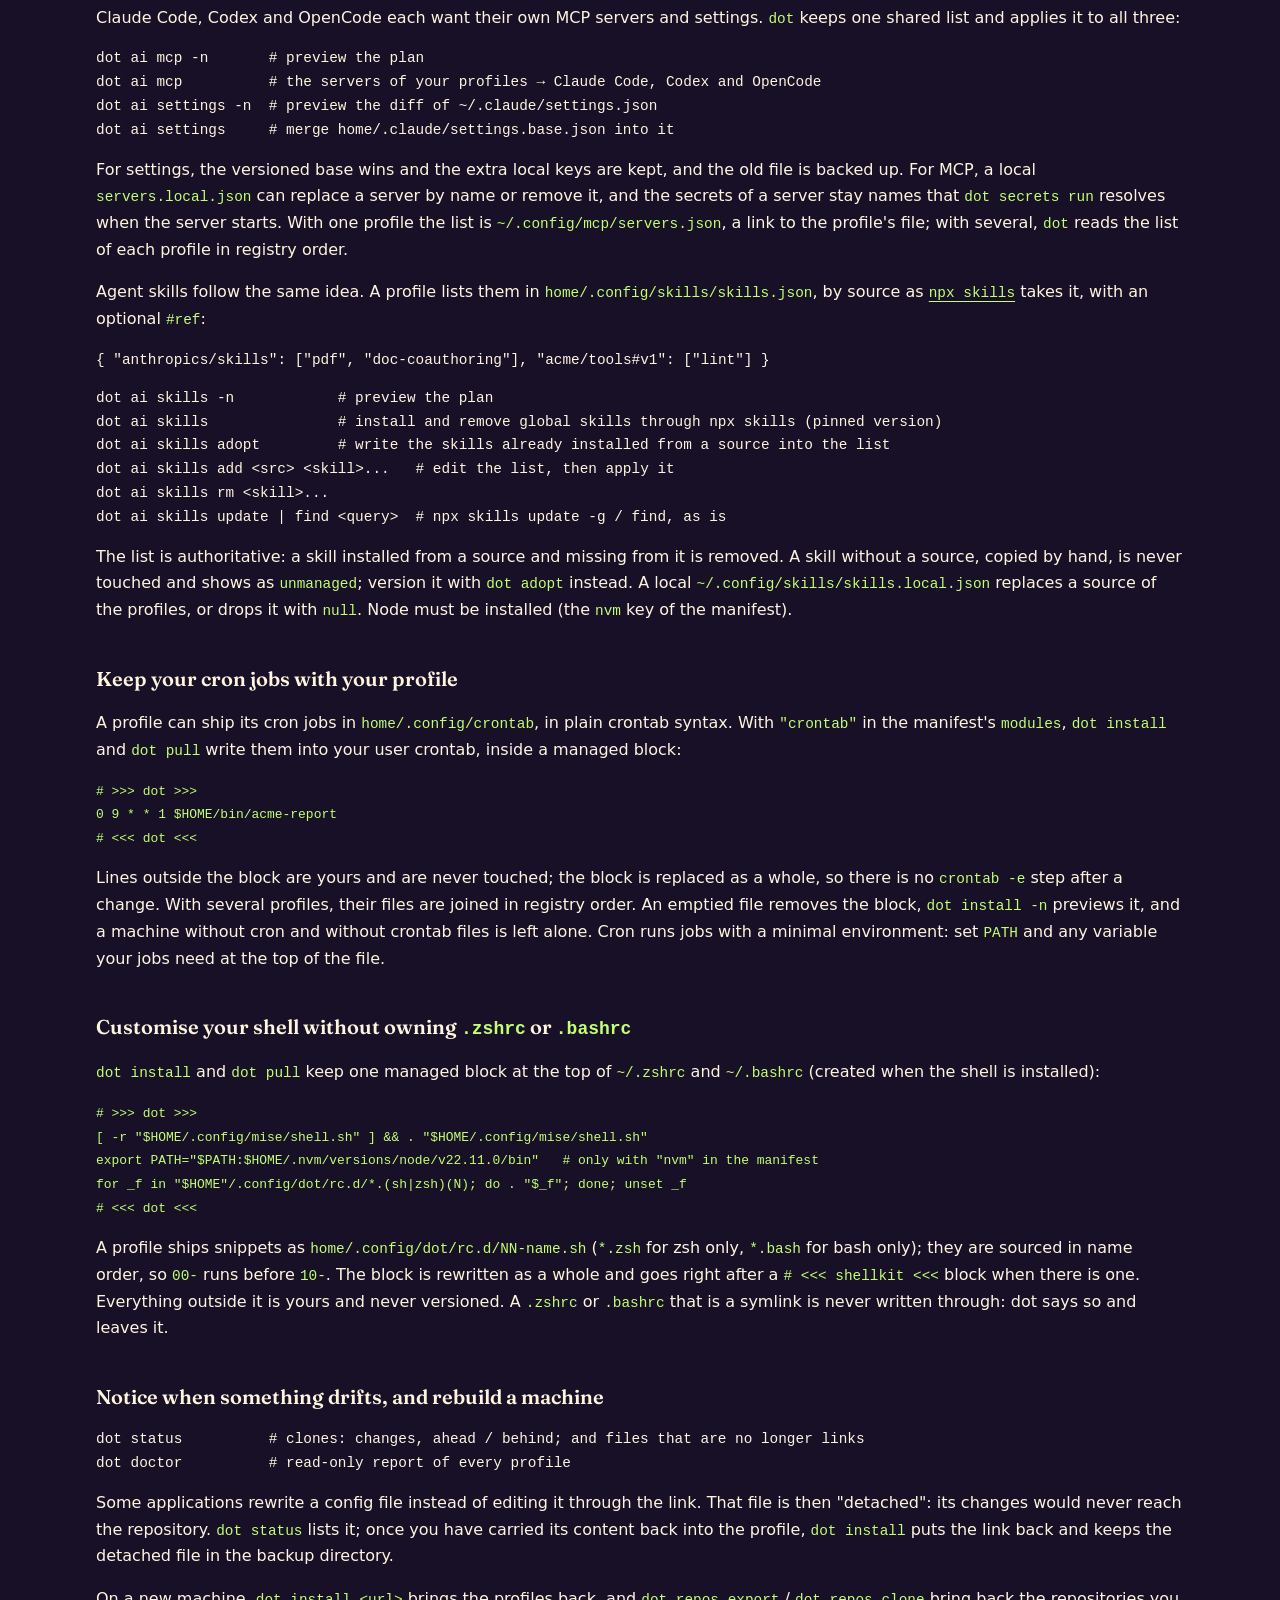
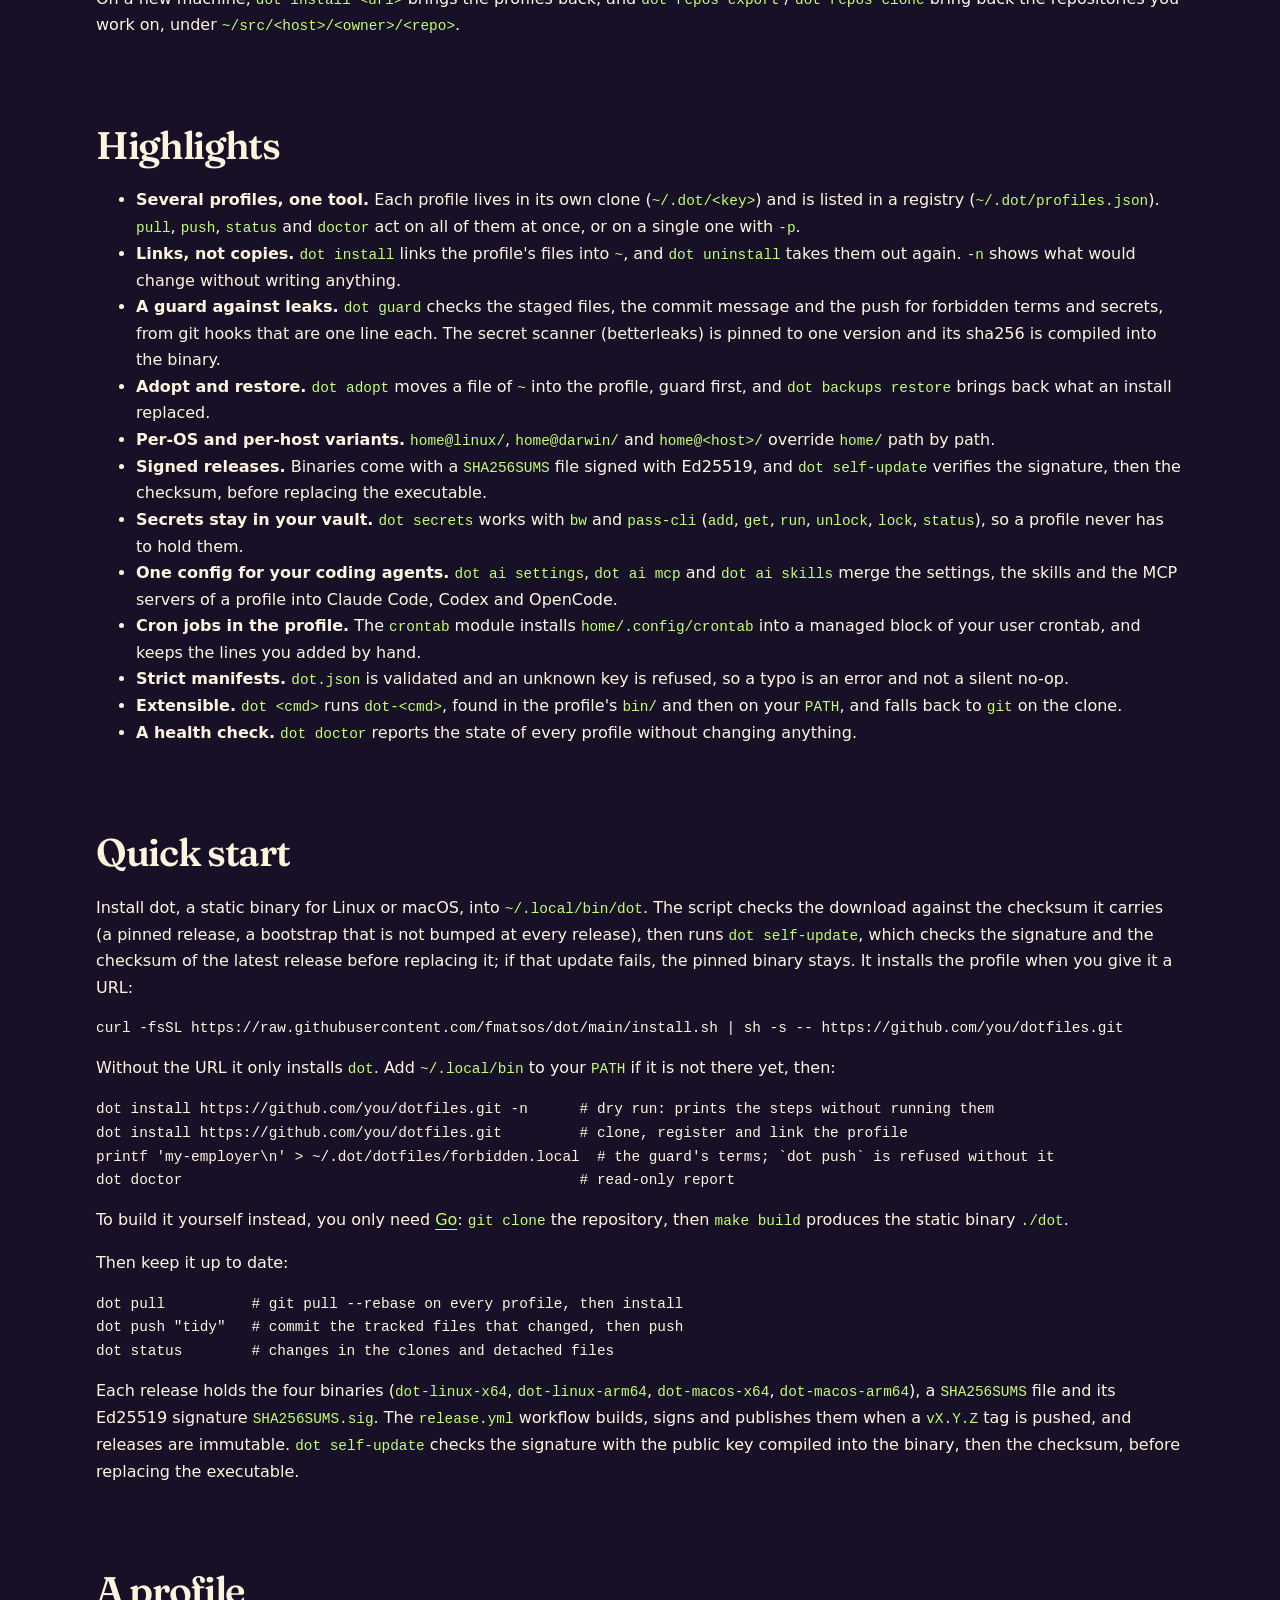
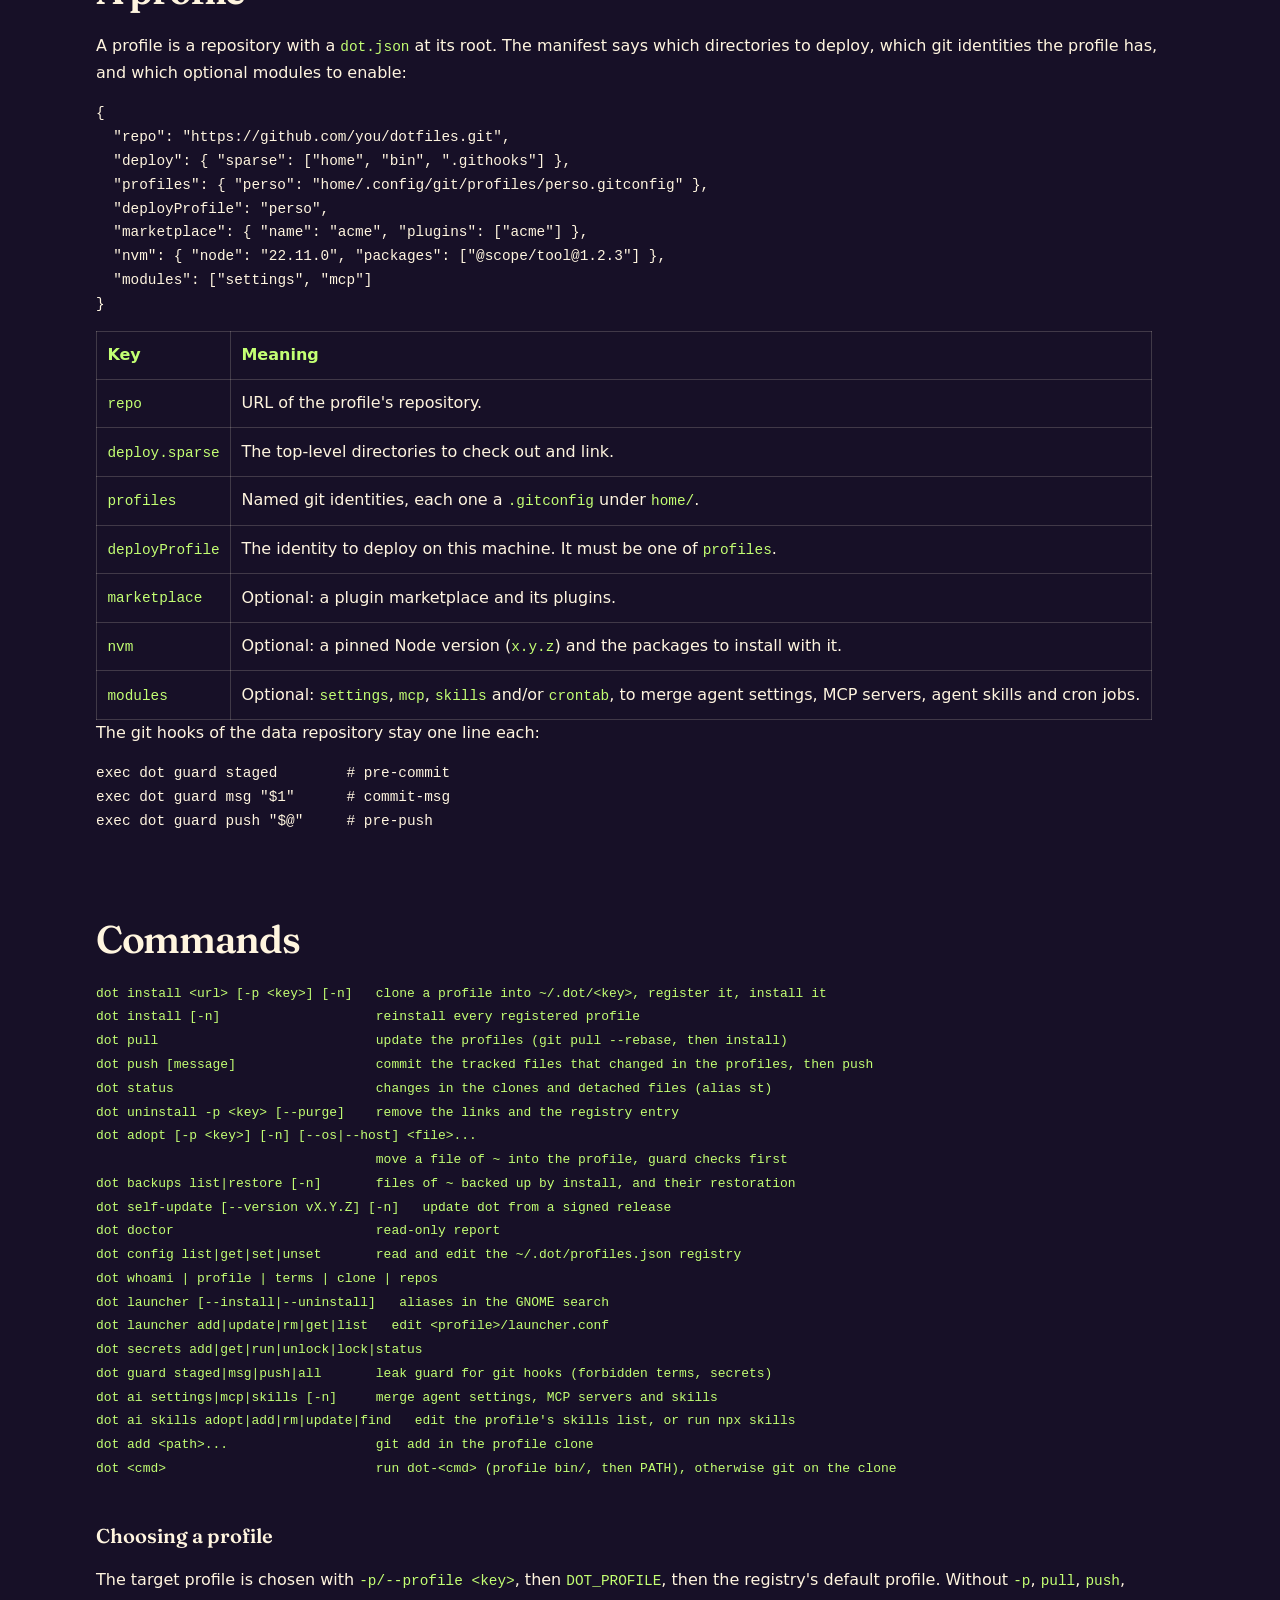
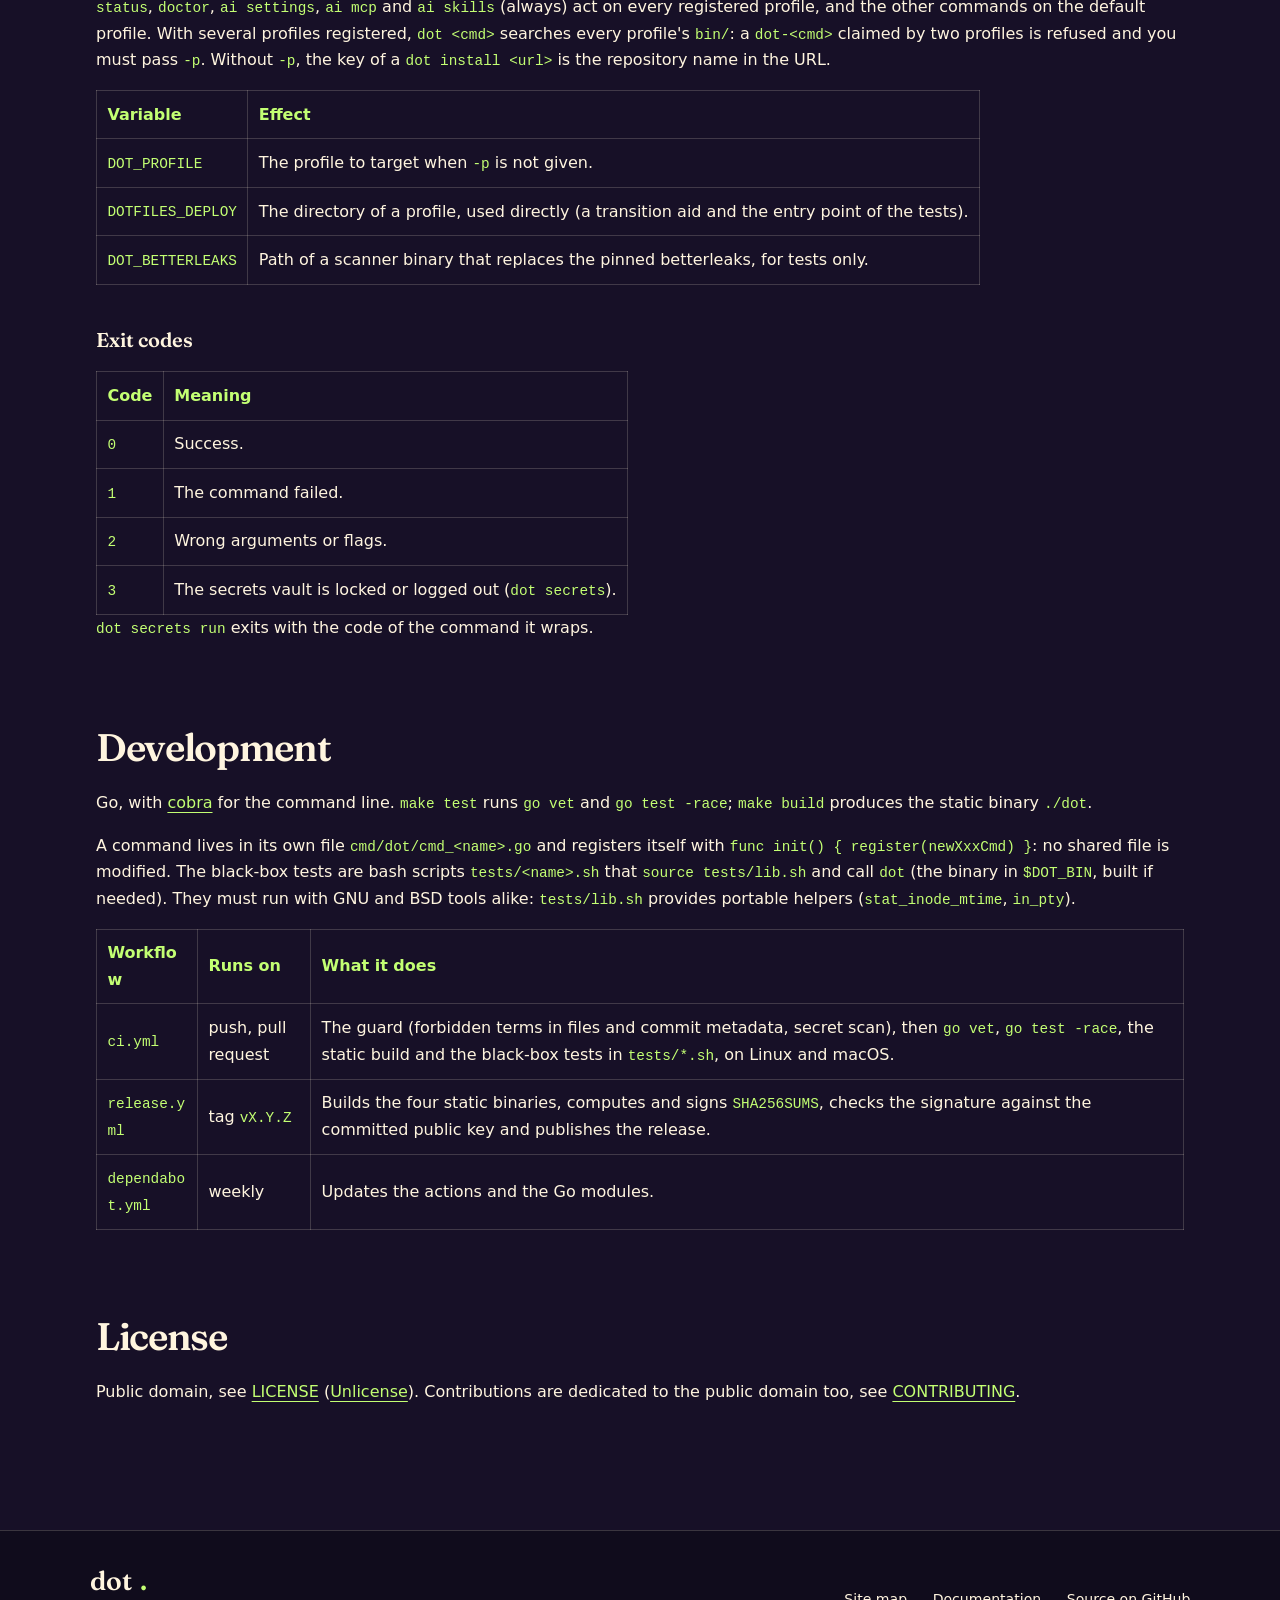
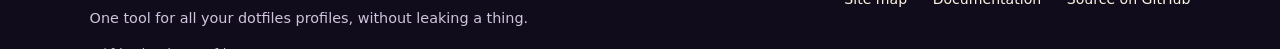
==== commit d79ade0e: "docs: rebuild from main@a16fe0f" ====
--- a/docs/index.html
+++ b/docs/index.html
@@ -208,9 +208,9 @@
 </p>
 <p class="center">
   <a href="https://github.com/fmatsos/dot/actions/workflows/ci.yml">ci</a>
-  <a target="_blank" rel="noopener noreferrer nofollow" href="https://camo.githubusercontent.com/0e1c78e3166e3f146a0090a01956f390abf91e852edf9679fa17df45ecadb800/68747470733a2f2f696d672e736869656c64732e696f2f62616467652f4c696e75782d737570706f727465642d737563636573733f6c6f676f3d6c696e7578266c6f676f436f6c6f723d7768697465">Linux: supported</a>
-  <a target="_blank" rel="noopener noreferrer nofollow" href="https://camo.githubusercontent.com/3993a23eb2eba46860b344cb43171b0100ae3e471779601991b3327656277c8b/68747470733a2f2f696d672e736869656c64732e696f2f62616467652f6d61634f532d737570706f727465642d737563636573733f6c6f676f3d6170706c65266c6f676f436f6c6f723d7768697465">macOS: supported</a>
-  <a target="_blank" rel="noopener noreferrer nofollow" href="https://camo.githubusercontent.com/29850ca7250f567bd2487b21a169e8324f633ec706c7bbd0c15fa362b5507fc9/68747470733a2f2f696d672e736869656c64732e696f2f62616467652f476f2d73746174696325323062696e6172792d3030414444383f6c6f676f3d676f266c6f676f436f6c6f723d7768697465">Go: static binary</a>
+  <a target="_blank" rel="noopener noreferrer nofollow" href="https://camo.githubusercontent.com/a13534bc36c80fcf9f6e2f569560b4055b6f12c69f17bd8b7aa5c5ed0ada34cd/68747470733a2f2f696d672e736869656c64732e696f2f62616467652f4c696e75782d737570706f727465642d737563636573733f6c6f676f3d6c696e7578266c6f676f436f6c6f723d7768697465">Linux: supported</a>
+  <a target="_blank" rel="noopener noreferrer nofollow" href="https://camo.githubusercontent.com/4eaf5113814891a7a0ad117eed519acf7c22eaa280e96a17297b214820d0ecd8/68747470733a2f2f696d672e736869656c64732e696f2f62616467652f6d61634f532d737570706f727465642d737563636573733f6c6f676f3d6170706c65266c6f676f436f6c6f723d7768697465">macOS: supported</a>
+  <a target="_blank" rel="noopener noreferrer nofollow" href="https://camo.githubusercontent.com/59171d93f14ea29dd59664d2a9680d8249cbca3a812a63833eedd22e58dbcf48/68747470733a2f2f696d672e736869656c64732e696f2f62616467652f476f2d73746174696325323062696e6172792d3030414444383f6c6f676f3d676f266c6f676f436f6c6f723d7768697465">Go: static binary</a>
   <a href="https://github.com/fmatsos/dot/blob/main/LICENSE">License: Unlicense</a>
 </p>
 <p class="center">
@@ -336,7 +336,10 @@
 <p>The guard reports file names, branches and commits, never the text it found, and it fails closed:
 a missing list or an unavailable scanner blocks instead of letting everything through (<code>dot push</code>
 is refused until <code>forbidden.local</code> exists). Images and fonts (<code>png</code>, <code>jpg</code>, <code>gif</code>, <code>webp</code>, <code>woff2</code>…) are not read for terms, since their bytes are
-not text (their names are checked, and the secret scan still reads them); any other binary file is. A
+not text (their names are checked, and the secret scan still reads them); any other binary file is. Lockfiles, whose hashes can match a short term by chance, are kept out the same way
+with <code>git config --global --add dotfiles.guardIgnore bun.lock</code> (one glob per value, repository or global config,
+never versioned): their names are still checked and the secret scan still reads them, but a CI run only knows the
+patterns of its own git config. A
 commit made with a work author identity in a personal repository is refused too. A work repository that names the employer on purpose opts
 out of the terms and keeps the secret scan: <code>git config dotfiles.guard secrets</code>. Finally,
 <code>dot terms</code> copies the list to the <code>FORBIDDEN_TERMS</code> secret of the origin repository (with <code>gh</code>),
